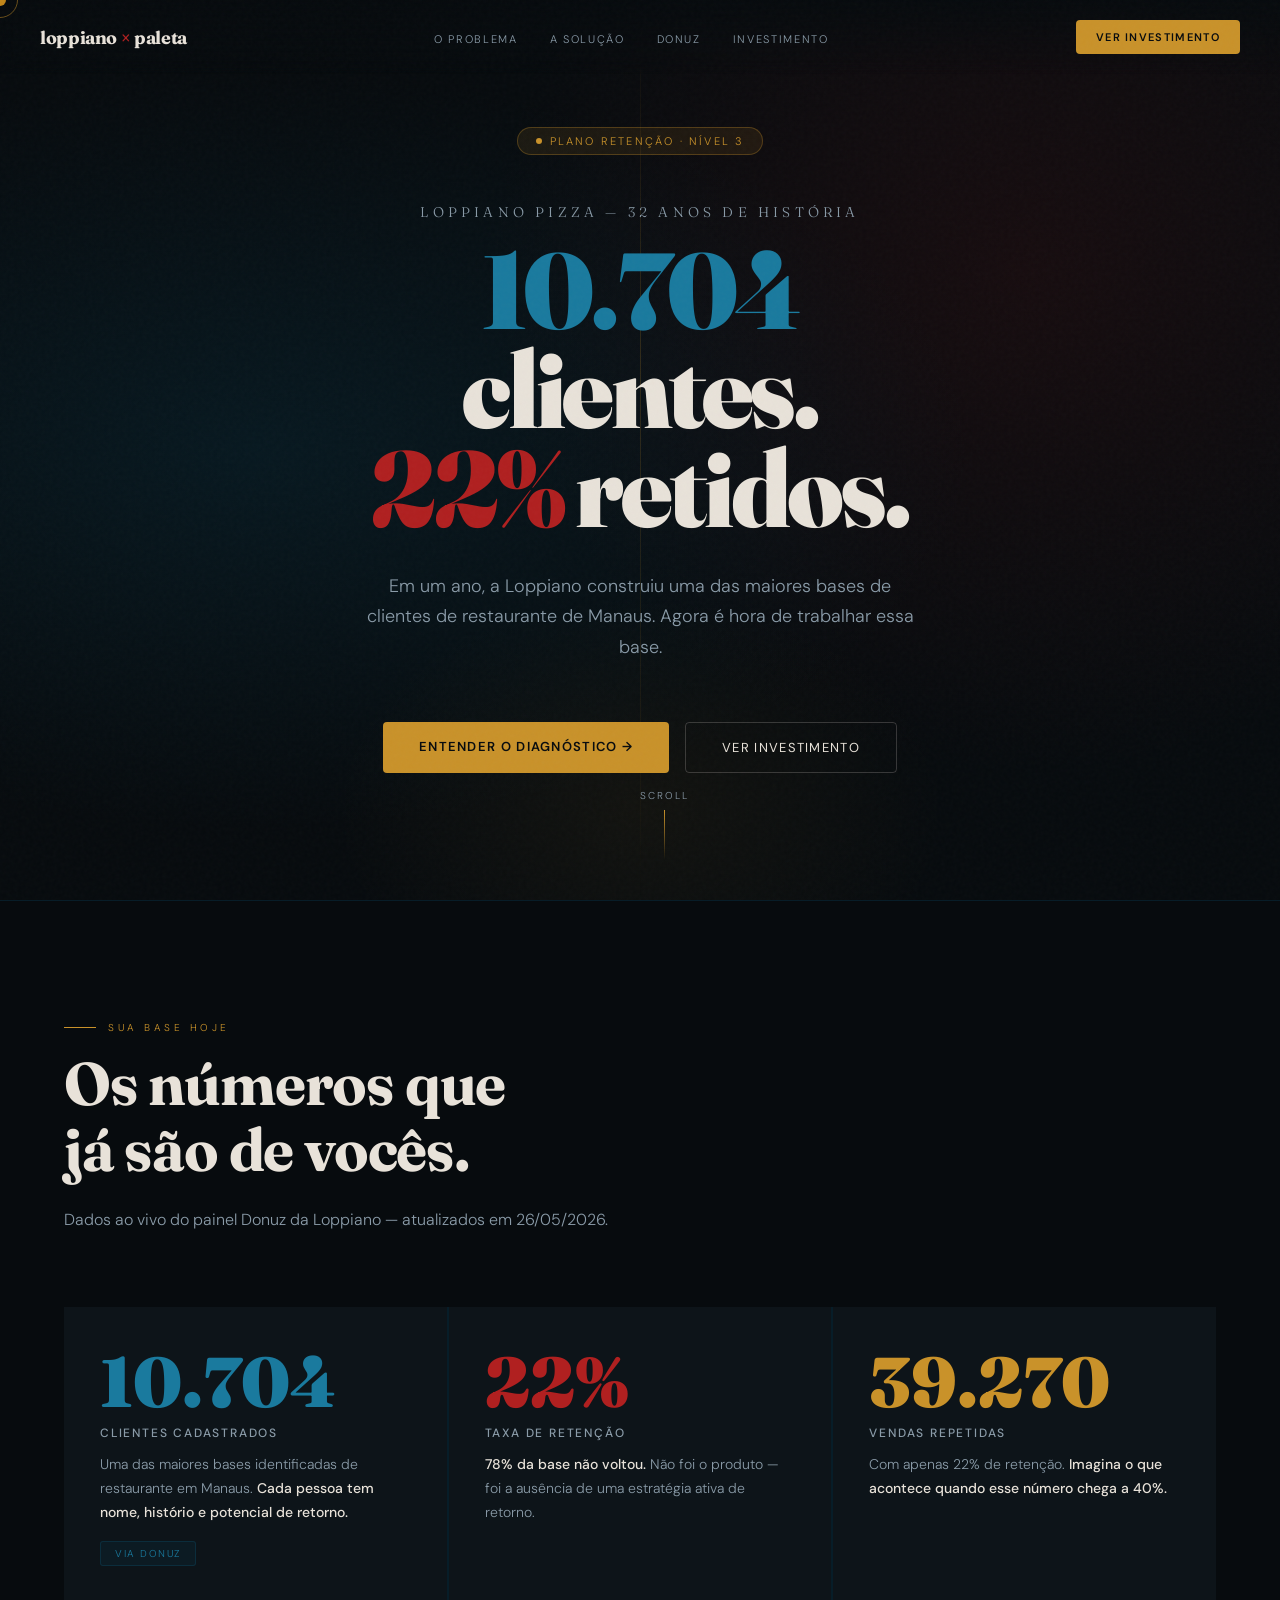
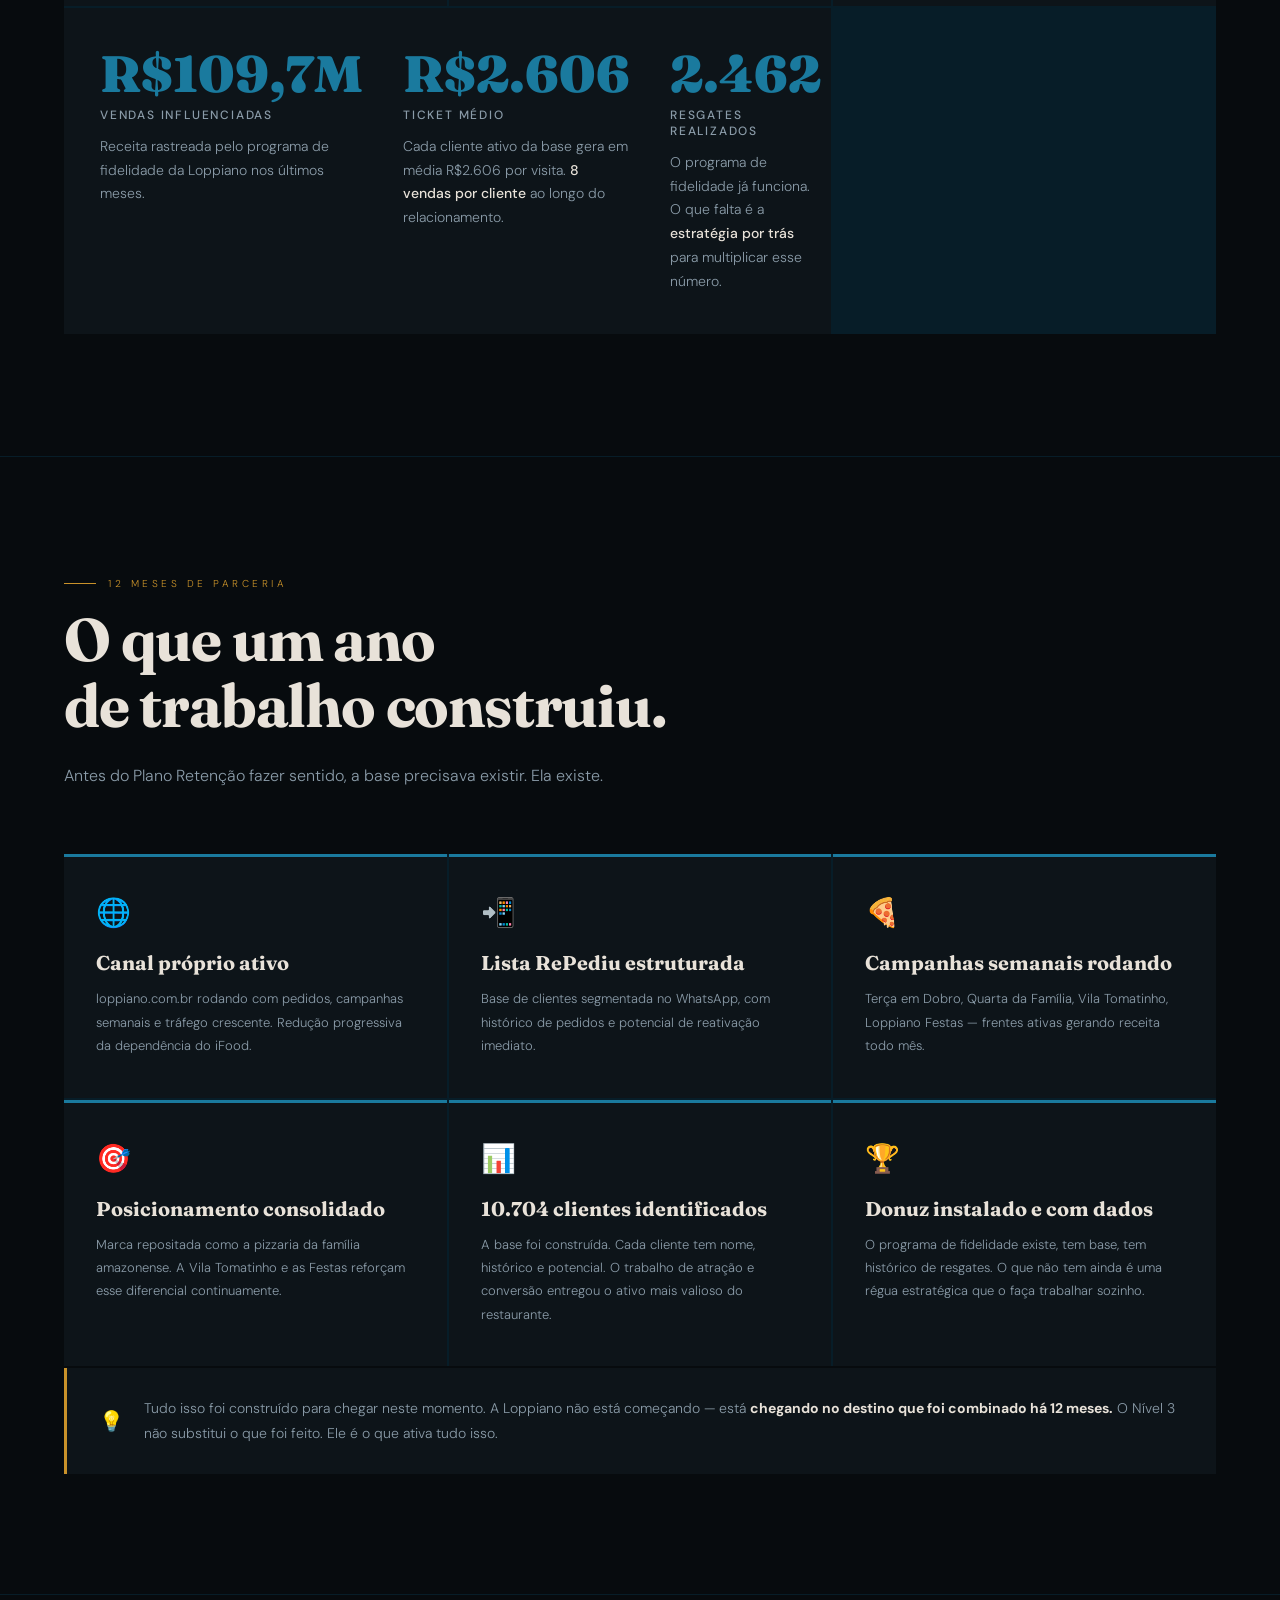
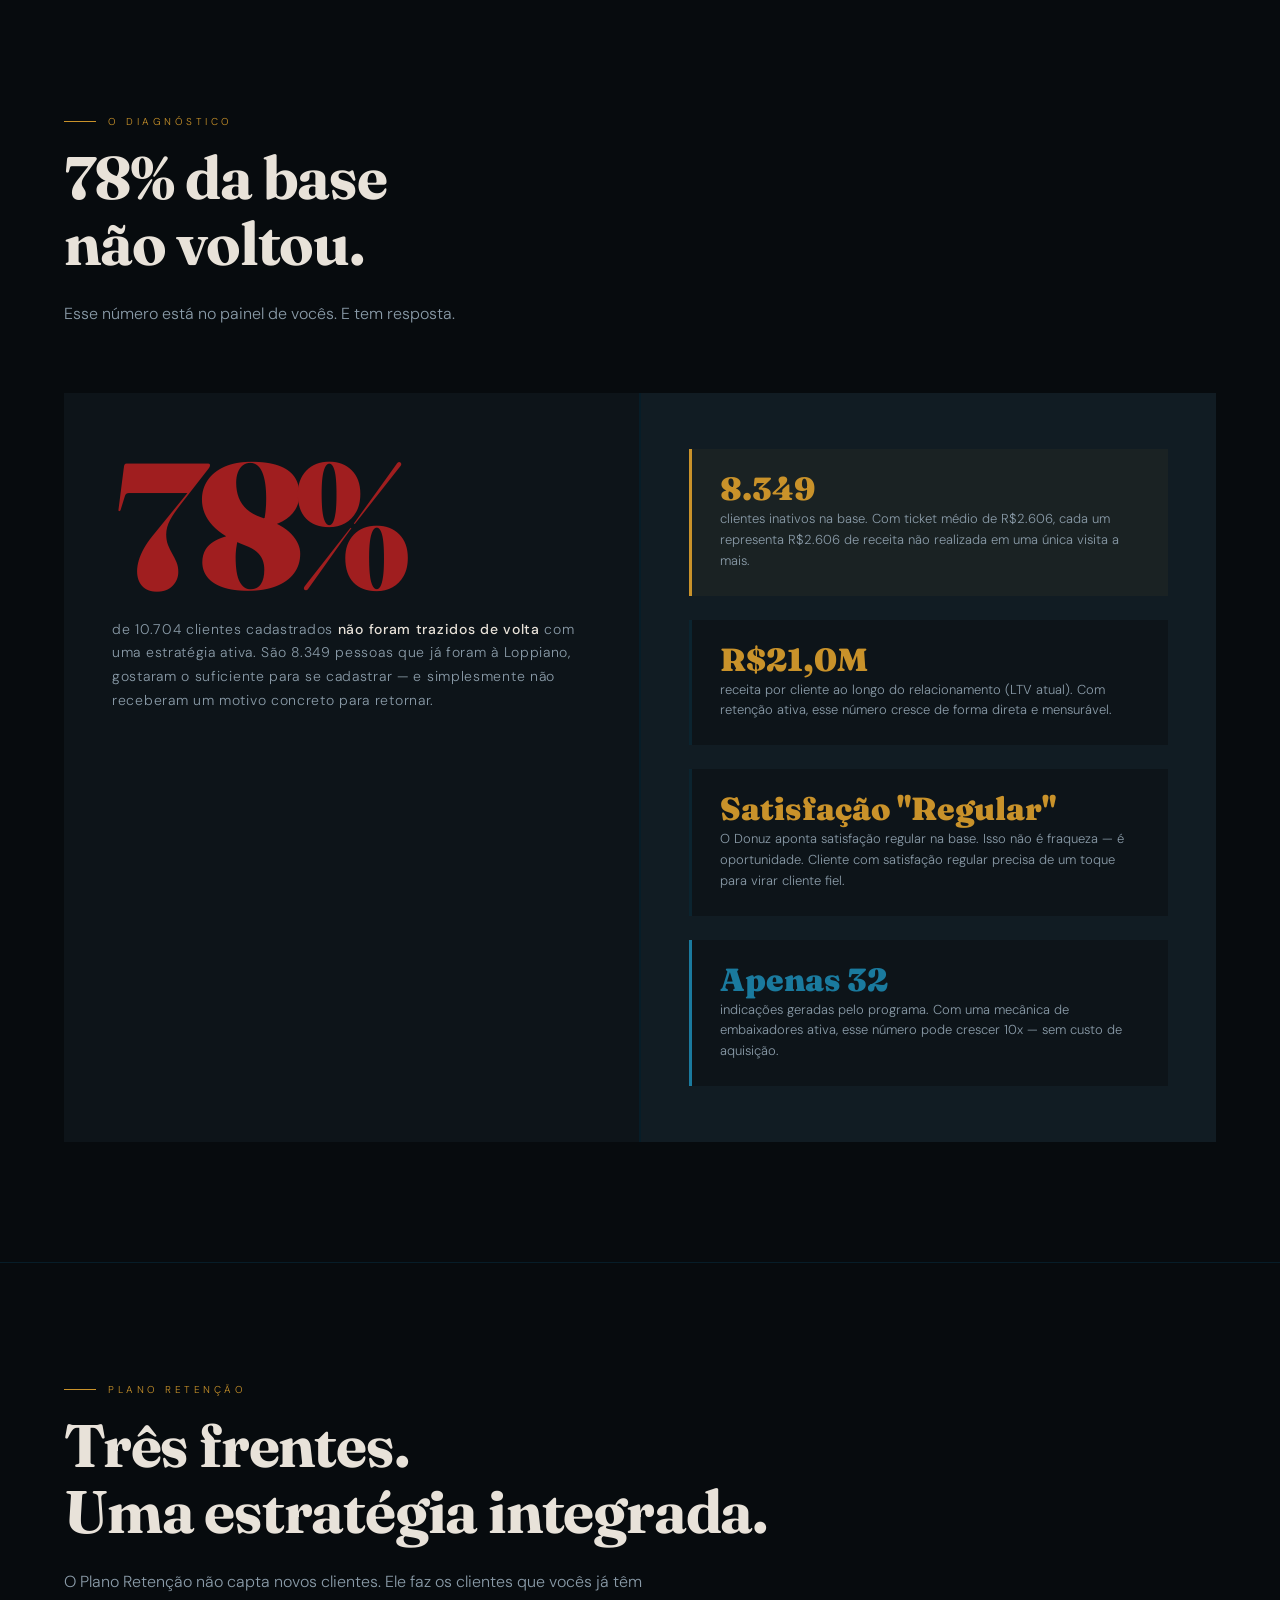
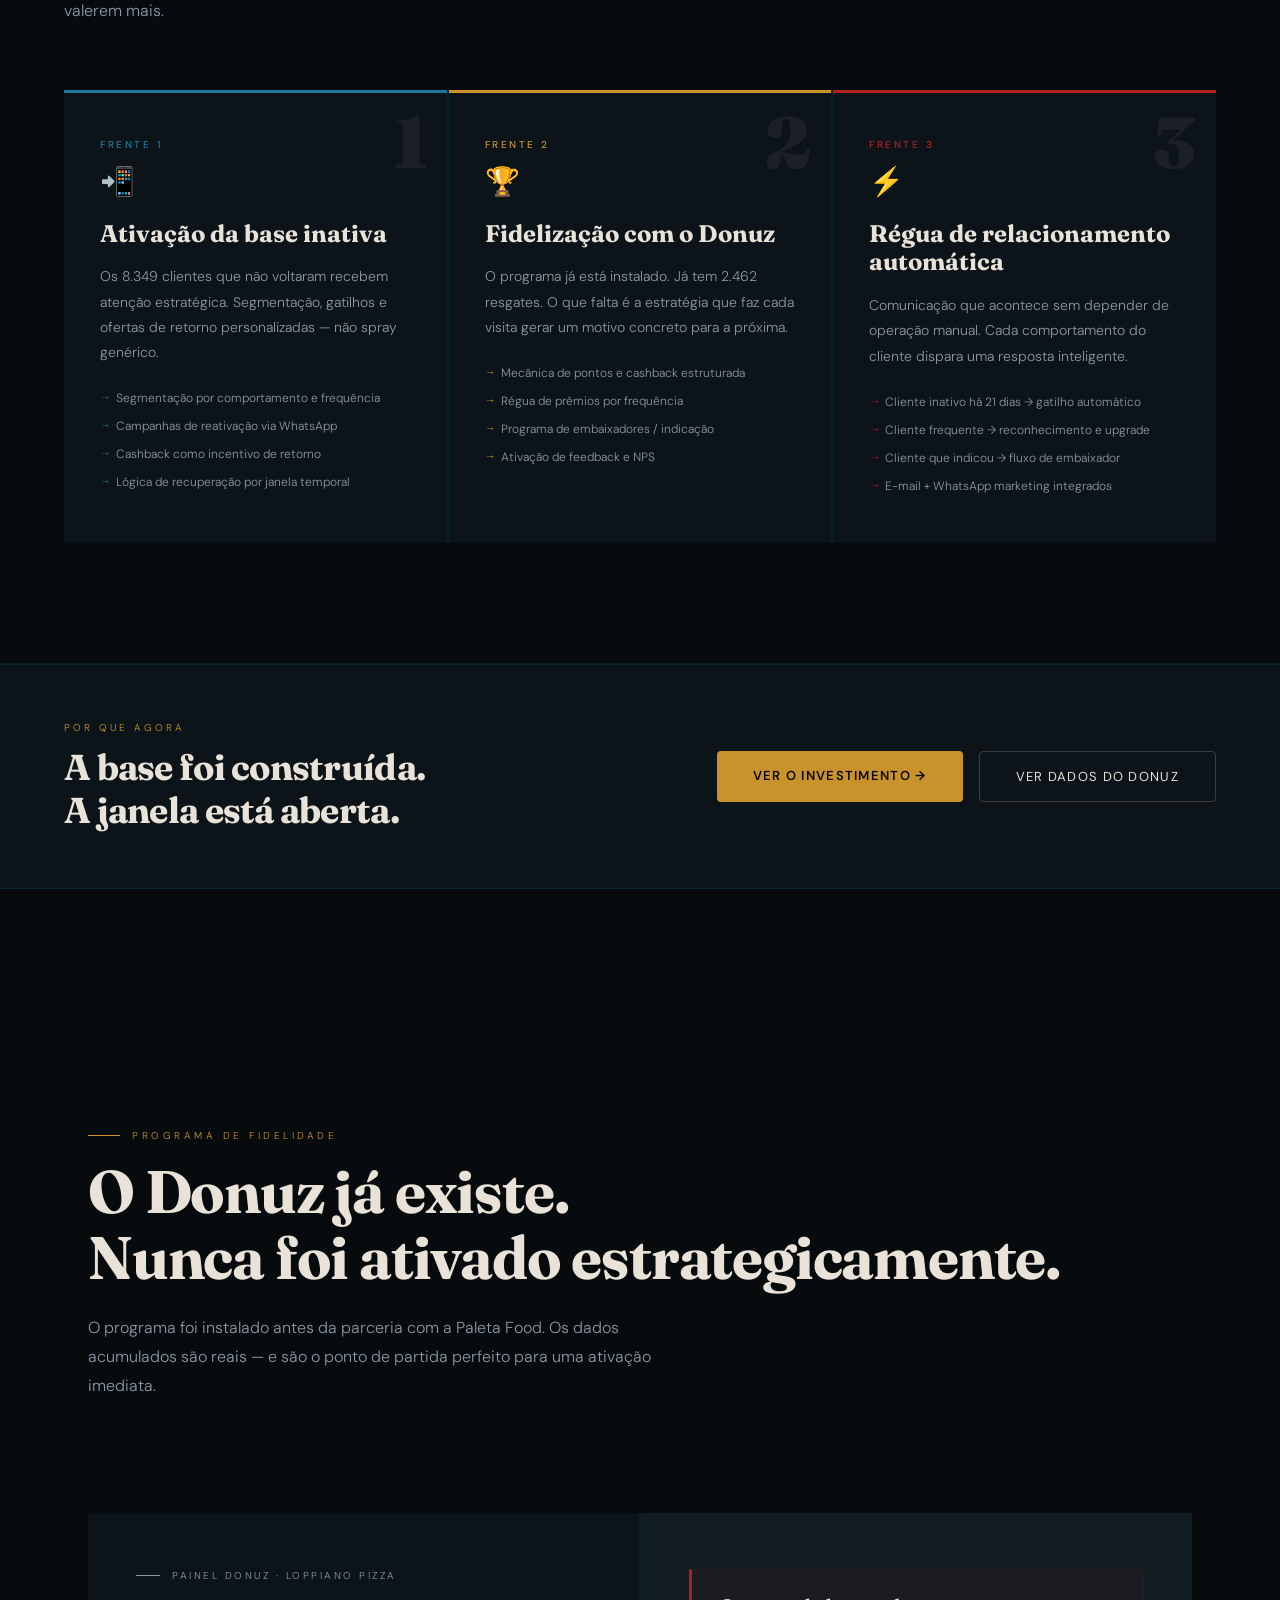
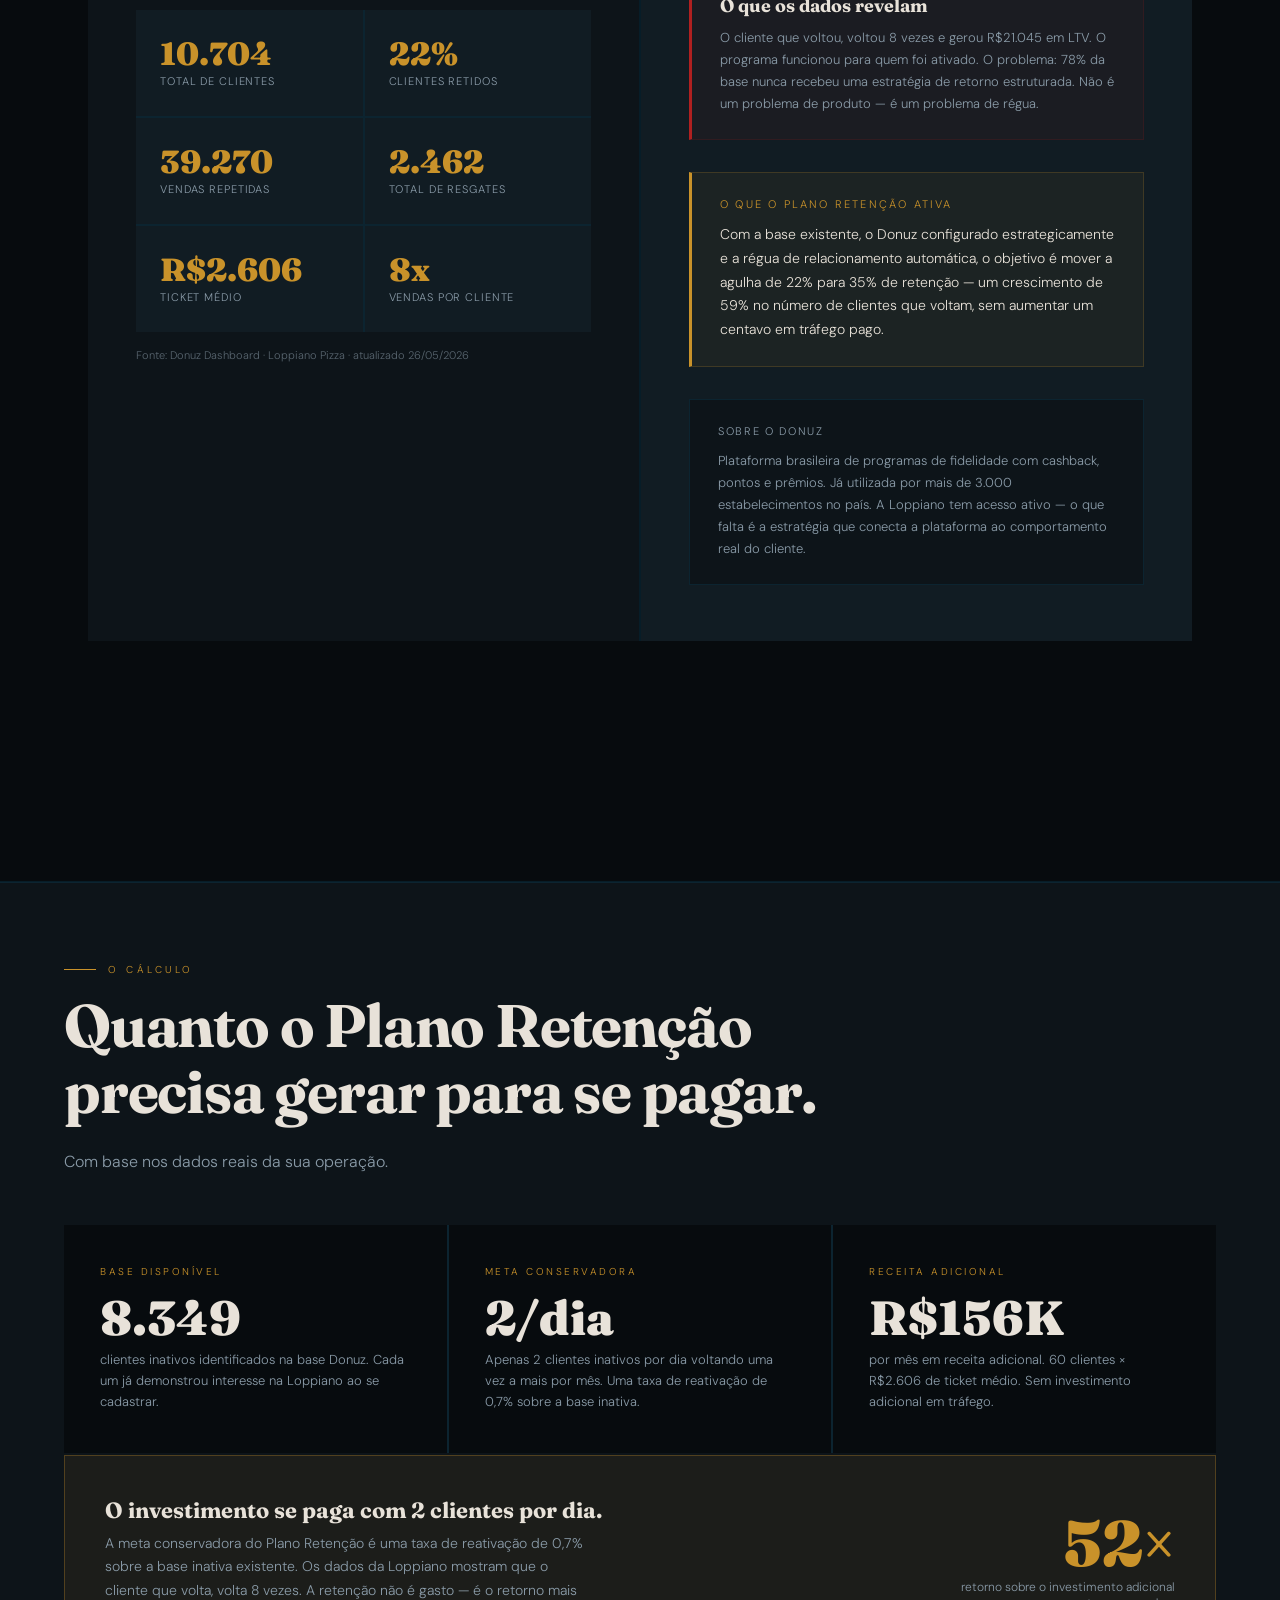
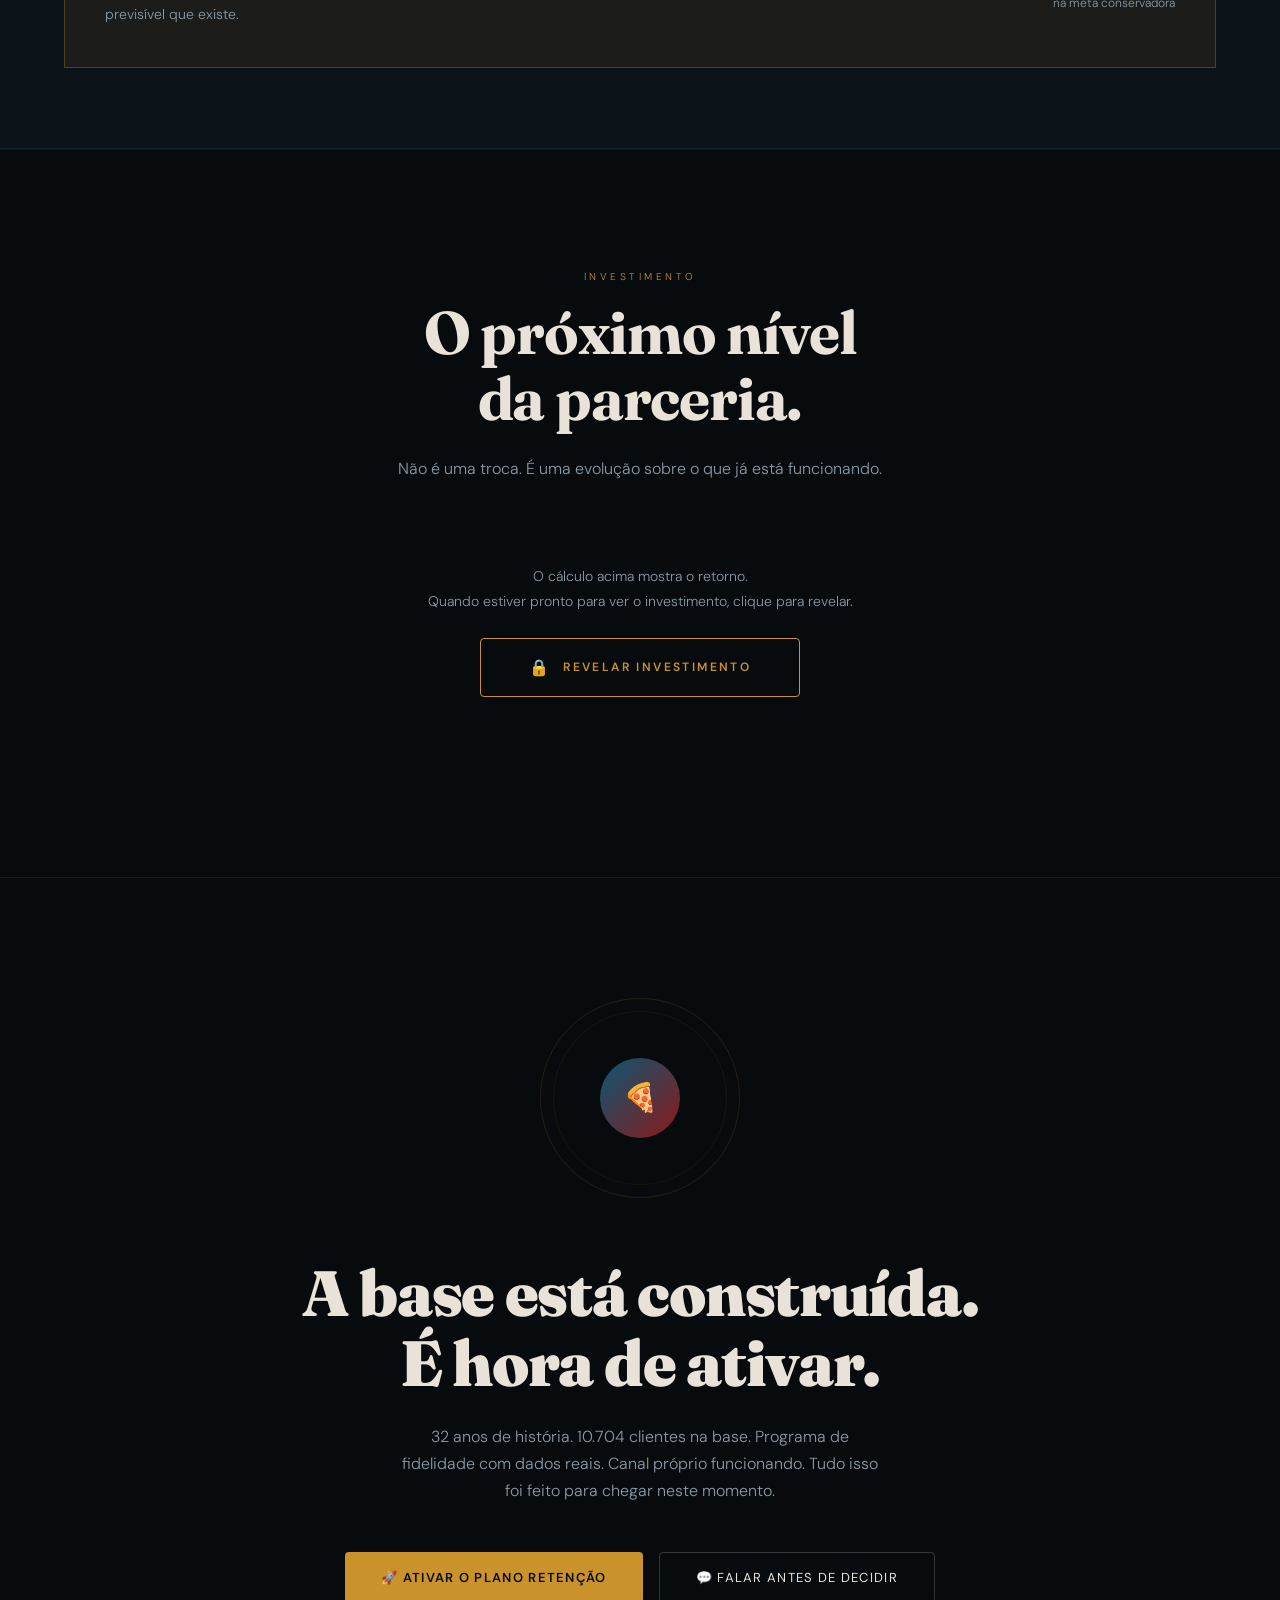
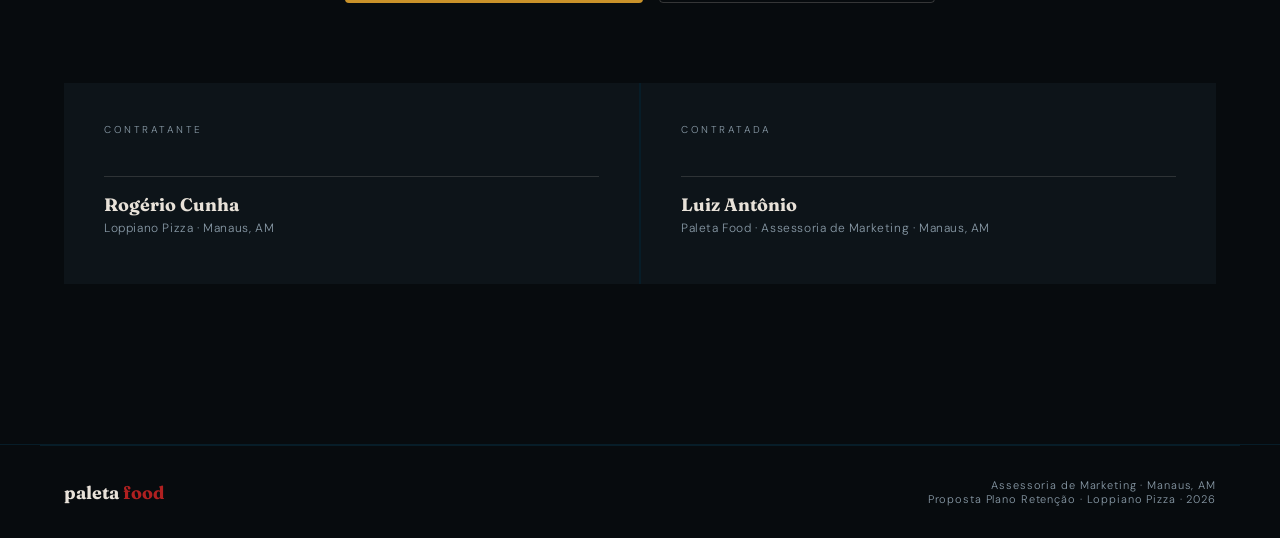
==== index.html @ cebb9896 "Create index.html" ====
<!DOCTYPE html>
<html lang="pt-BR">
<head>
<meta charset="UTF-8">
<meta name="viewport" content="width=device-width, initial-scale=1.0">
<title>Plano Retenção | Loppiano Pizza × Paleta Food</title>
<link rel="preconnect" href="https://fonts.googleapis.com">
<link href="https://fonts.googleapis.com/css2?family=Fraunces:ital,wght@0,300;0,400;0,700;0,900;1,300;1,700&family=DM+Sans:wght@300;400;500;600&display=swap" rel="stylesheet">
<style>
  :root {
    --teal: #0B5673;
    --teal-light: #1a7a9e;
    --red: #8B1A1A;
    --red-light: #b02020;
    --gold: #C9922A;
    --gold-light: #e8b84b;
    --bg: #070b0e;
    --bg2: #0d1419;
    --bg3: #111c23;
    --text: #e8e2d9;
    --text-muted: #8a9ba8;
    --border: rgba(11,86,115,0.25);
  }

  *, *::before, *::after { margin: 0; padding: 0; box-sizing: border-box; }
  html { scroll-behavior: smooth; }
  body { background: var(--bg); color: var(--text); font-family: 'DM Sans', sans-serif; font-weight: 300; overflow-x: hidden; cursor: none; }

  .cursor { width: 12px; height: 12px; background: var(--gold); border-radius: 50%; position: fixed; top: 0; left: 0; pointer-events: none; z-index: 9999; transform: translate(-50%, -50%); mix-blend-mode: difference; }
  .cursor-ring { width: 36px; height: 36px; border: 1px solid rgba(201,146,42,0.5); border-radius: 50%; position: fixed; top: 0; left: 0; pointer-events: none; z-index: 9998; transform: translate(-50%, -50%); transition: left 0.18s ease-out, top 0.18s ease-out; }

  body::before { content: ''; position: fixed; inset: 0; background-image: url("data:image/svg+xml,%3Csvg viewBox='0 0 256 256' xmlns='http://www.w3.org/2000/svg'%3E%3Cfilter id='noise'%3E%3CfeTurbulence type='fractalNoise' baseFrequency='0.9' numOctaves='4' stitchTiles='stitch'/%3E%3C/filter%3E%3Crect width='100%25' height='100%25' filter='url(%23noise)' opacity='1'/%3E%3C/svg%3E"); opacity: 0.025; pointer-events: none; z-index: 1000; }

  nav { position: fixed; top: 0; left: 0; right: 0; z-index: 100; padding: 20px 40px; display: flex; align-items: center; justify-content: space-between; background: linear-gradient(to bottom, rgba(7,11,14,0.95), transparent); backdrop-filter: blur(8px); }
  .nav-logo { font-family: 'Fraunces', serif; font-size: 18px; font-weight: 700; letter-spacing: -0.02em; }
  .nav-logo span { color: var(--red-light); }
  .nav-links { display: flex; gap: 32px; list-style: none; }
  .nav-links a { font-size: 11px; letter-spacing: 0.15em; text-transform: uppercase; color: var(--text-muted); text-decoration: none; cursor: none; transition: color 0.3s; }
  .nav-links a:hover { color: var(--gold); }
  .nav-badge { font-size: 10px; letter-spacing: 0.1em; padding: 6px 16px; border: 1px solid rgba(201,146,42,0.3); color: var(--gold); border-radius: 2px; }

  /* HERO */
  #hero { min-height: 100vh; display: flex; flex-direction: column; align-items: center; justify-content: center; position: relative; overflow: hidden; text-align: center; padding: 60px 24px; }
  .hero-bg { position: absolute; inset: 0; background: radial-gradient(ellipse 80% 60% at 20% 50%, rgba(11,86,115,0.18) 0%, transparent 70%), radial-gradient(ellipse 60% 80% at 80% 30%, rgba(139,26,26,0.12) 0%, transparent 70%), radial-gradient(ellipse 40% 40% at 50% 90%, rgba(201,146,42,0.06) 0%, transparent 60%); }
  .hero-line { position: absolute; top: 0; left: 50%; width: 1px; height: 100%; background: linear-gradient(to bottom, transparent, rgba(201,146,42,0.2) 40%, transparent); animation: lineDown 2s ease forwards; transform-origin: top; }
  @keyframes lineDown { from { transform: scaleY(0); } to { transform: scaleY(1); } }
  .hero-badge { display: inline-flex; align-items: center; gap: 8px; background: rgba(201,146,42,0.1); border: 1px solid rgba(201,146,42,0.3); border-radius: 100px; padding: 6px 18px; font-size: 11px; letter-spacing: 0.2em; text-transform: uppercase; color: var(--gold); margin-bottom: 48px; opacity: 0; animation: fadeUp 0.8s 0.3s ease forwards; }
  .hero-badge::before { content: ''; width: 6px; height: 6px; background: var(--gold); border-radius: 50%; animation: pulse 2s infinite; }
  @keyframes pulse { 0%, 100% { opacity: 1; transform: scale(1); } 50% { opacity: 0.5; transform: scale(0.7); } }
  .hero-eyebrow { font-family: 'Fraunces', serif; font-size: clamp(11px, 1.5vw, 14px); font-weight: 300; letter-spacing: 0.3em; color: var(--text-muted); margin-bottom: 20px; opacity: 0; animation: fadeUp 0.8s 0.5s ease forwards; text-transform: uppercase; }
  .hero-title { font-family: 'Fraunces', serif; font-size: clamp(48px, 9vw, 108px); font-weight: 900; line-height: 0.92; letter-spacing: -0.03em; margin-bottom: 32px; opacity: 0; animation: fadeUp 1s 0.7s ease forwards; }
  .hero-title .accent-teal { color: var(--teal-light); }
  .hero-title .accent-red { color: var(--red-light); }
  .hero-title .accent-gold { color: var(--gold); }
  .hero-sub { font-size: clamp(14px, 2vw, 18px); color: var(--text-muted); font-weight: 300; max-width: 560px; line-height: 1.7; margin-bottom: 60px; opacity: 0; animation: fadeUp 0.8s 1s ease forwards; }
  .hero-cta { display: flex; gap: 16px; flex-wrap: wrap; justify-content: center; opacity: 0; animation: fadeUp 0.8s 1.2s ease forwards; }
  .btn-primary { background: var(--gold); color: #070b0e; border: none; padding: 16px 36px; font-family: 'DM Sans', sans-serif; font-size: 13px; font-weight: 600; letter-spacing: 0.1em; text-transform: uppercase; text-decoration: none; border-radius: 4px; cursor: none; transition: background 0.3s, transform 0.2s; display: inline-block; }
  .btn-primary:hover { background: var(--gold-light); transform: translateY(-2px); }
  .btn-ghost { background: transparent; color: var(--text); border: 1px solid rgba(232,226,217,0.2); padding: 16px 36px; font-family: 'DM Sans', sans-serif; font-size: 13px; font-weight: 400; letter-spacing: 0.1em; text-transform: uppercase; text-decoration: none; border-radius: 4px; cursor: none; transition: border-color 0.3s, color 0.3s, transform 0.2s; display: inline-block; }
  .btn-ghost:hover { border-color: var(--gold); color: var(--gold); transform: translateY(-2px); }
  .hero-scroll { position: absolute; bottom: 40px; left: 50%; transform: translateX(-50%); display: flex; flex-direction: column; align-items: center; gap: 8px; opacity: 0; animation: fadeUp 0.8s 1.8s ease forwards; }
  .hero-scroll span { font-size: 10px; letter-spacing: 0.2em; text-transform: uppercase; color: var(--text-muted); }
  .scroll-line { width: 1px; height: 50px; background: linear-gradient(to bottom, var(--gold), transparent); animation: scrollAnim 1.5s infinite; }
  @keyframes scrollAnim { 0% { transform: scaleY(0); transform-origin: top; } 50% { transform: scaleY(1); transform-origin: top; } 51% { transform: scaleY(1); transform-origin: bottom; } 100% { transform: scaleY(0); transform-origin: bottom; } }
  @keyframes fadeUp { from { opacity: 0; transform: translateY(30px); } to { opacity: 1; transform: translateY(0); } }

  .divider { width: 100%; height: 1px; background: var(--border); margin: 0; }

  .section-label { font-size: 10px; letter-spacing: 0.35em; text-transform: uppercase; color: var(--gold); margin-bottom: 16px; display: flex; align-items: center; gap: 12px; }
  .section-label::before { content: ''; width: 32px; height: 1px; background: var(--gold); }
  .section-title { font-family: 'Fraunces', serif; font-size: clamp(32px, 5vw, 60px); font-weight: 700; line-height: 1.1; letter-spacing: -0.02em; margin-bottom: 24px; }
  .section-desc { font-size: 16px; color: var(--text-muted); max-width: 600px; line-height: 1.8; font-weight: 300; }

  .reveal { opacity: 0; transform: translateY(40px); transition: opacity 0.8s ease, transform 0.8s ease; }
  .reveal.visible { opacity: 1; transform: translateY(0); }
  .reveal-delay-1 { transition-delay: 0.1s; }
  .reveal-delay-2 { transition-delay: 0.2s; }
  .reveal-delay-3 { transition-delay: 0.3s; }
  .reveal-delay-4 { transition-delay: 0.4s; }
  .reveal-delay-5 { transition-delay: 0.5s; }

  /* ── NÚMEROS (Donuz) ── */
  #numeros { max-width: 1200px; margin: 0 auto; padding: 120px 24px; }
  .numeros-header { margin-bottom: 72px; }

  .numeros-mosaic { display: grid; grid-template-columns: 1fr 1fr 1fr; gap: 2px; background: var(--border); margin-bottom: 2px; }
  .num-block { background: var(--bg2); padding: 40px 36px; position: relative; overflow: hidden; transition: background 0.3s; cursor: none; }
  .num-block:hover { background: var(--bg3); }
  .num-block.wide { grid-column: span 2; }
  .num-block::after { content: ''; position: absolute; bottom: 0; left: 0; width: 100%; height: 2px; transform: scaleX(0); transform-origin: left; transition: transform 0.5s ease; }
  .num-block:hover::after { transform: scaleX(1); }
  .nb-teal::after { background: var(--teal-light); }
  .nb-gold::after { background: var(--gold); }
  .nb-red::after { background: var(--red-light); }
  .num-val { font-family: 'Fraunces', serif; font-size: clamp(44px, 5.5vw, 72px); font-weight: 900; line-height: 1; margin-bottom: 8px; }
  .nb-teal .num-val { color: var(--teal-light); }
  .nb-gold .num-val { color: var(--gold); }
  .nb-red .num-val { color: var(--red-light); }
  .num-unit { font-size: 12px; letter-spacing: 0.15em; color: var(--text-muted); text-transform: uppercase; font-weight: 500; margin-bottom: 12px; }
  .num-label { font-size: 14px; color: var(--text-muted); line-height: 1.7; font-weight: 300; }
  .num-label strong { color: var(--text); font-weight: 500; }

  .donuz-badge { display: inline-flex; align-items: center; gap: 8px; background: rgba(11,86,115,0.12); border: 1px solid rgba(11,86,115,0.3); border-radius: 3px; padding: 5px 14px; font-size: 10px; letter-spacing: 0.15em; color: var(--teal-light); text-transform: uppercase; margin-top: 16px; }

  /* ── PROBLEMA ── */
  #problema { max-width: 1200px; margin: 0 auto; padding: 120px 24px; }
  .problema-layout { display: grid; grid-template-columns: 1fr 1fr; gap: 2px; background: var(--border); margin-top: 64px; }
  .prob-left { background: var(--bg2); padding: 56px 48px; position: relative; overflow: hidden; }
  .prob-right { background: var(--bg3); padding: 56px 48px; display: flex; flex-direction: column; gap: 24px; }
  .prob-big { font-family: 'Fraunces', serif; font-size: clamp(96px, 14vw, 180px); font-weight: 900; line-height: 0.85; letter-spacing: -0.04em; color: var(--red-light); opacity: 0.9; }
  .prob-big-label { font-size: 14px; color: var(--text-muted); letter-spacing: 0.05em; margin-top: 16px; line-height: 1.7; font-weight: 300; }
  .prob-big-label strong { color: var(--text); font-weight: 500; }
  .prob-stat { background: var(--bg2); border-left: 3px solid var(--border); padding: 24px 28px; }
  .prob-stat.highlight { border-left-color: var(--gold); background: rgba(201,146,42,0.05); }
  .prob-stat .val { font-family: 'Fraunces', serif; font-size: 32px; font-weight: 900; color: var(--gold); line-height: 1; margin-bottom: 4px; }
  .prob-stat .desc { font-size: 13px; color: var(--text-muted); line-height: 1.6; font-weight: 300; }

  /* ── CONQUISTAS (1 ano) ── */
  #conquistas { max-width: 1200px; margin: 0 auto; padding: 120px 24px; }
  .conquistas-grid { display: grid; grid-template-columns: repeat(3, 1fr); gap: 2px; background: var(--border); margin-top: 64px; }
  .conquista-card { background: var(--bg2); padding: 40px 32px; position: relative; overflow: hidden; cursor: none; transition: background 0.4s; }
  .conquista-card:hover { background: var(--bg3); }
  .conquista-card::before { content: ''; position: absolute; top: 0; left: 0; width: 100%; height: 3px; background: var(--teal-light); }
  .cq-icon { font-size: 28px; margin-bottom: 20px; display: block; }
  .cq-title { font-family: 'Fraunces', serif; font-size: 20px; font-weight: 700; margin-bottom: 12px; line-height: 1.2; }
  .cq-desc { font-size: 13px; color: var(--text-muted); line-height: 1.8; font-weight: 300; }

  /* ── SOLUÇÃO (3 frentes) ── */
  #solucao { max-width: 1200px; margin: 0 auto; padding: 120px 24px; }
  .frentes-grid { display: grid; grid-template-columns: repeat(3, 1fr); gap: 2px; background: var(--border); margin-top: 64px; }
  .frente-card { background: var(--bg2); padding: 48px 36px; position: relative; overflow: hidden; cursor: none; transition: background 0.4s; }
  .frente-card:hover { background: var(--bg3); }
  .frente-card::before { content: ''; position: absolute; top: 0; left: 0; width: 100%; height: 3px; }
  .fr-1::before { background: var(--teal-light); }
  .fr-2::before { background: var(--gold); }
  .fr-3::before { background: var(--red-light); }
  .frente-num { font-family: 'Fraunces', serif; font-size: 72px; font-weight: 900; line-height: 1; opacity: 0.06; position: absolute; top: 16px; right: 20px; }
  .frente-tag { font-size: 10px; letter-spacing: 0.25em; text-transform: uppercase; font-weight: 500; margin-bottom: 12px; }
  .fr-1 .frente-tag { color: var(--teal-light); }
  .fr-2 .frente-tag { color: var(--gold); }
  .fr-3 .frente-tag { color: var(--red-light); }
  .frente-icon { font-size: 28px; margin-bottom: 20px; display: block; }
  .frente-name { font-family: 'Fraunces', serif; font-size: 24px; font-weight: 700; margin-bottom: 16px; line-height: 1.2; }
  .frente-desc { font-size: 14px; color: var(--text-muted); line-height: 1.8; font-weight: 300; margin-bottom: 24px; }
  .frente-items { display: flex; flex-direction: column; gap: 10px; }
  .frente-item { font-size: 12px; color: var(--text-muted); padding-left: 16px; position: relative; line-height: 1.5; }
  .frente-item::before { content: '→'; position: absolute; left: 0; font-family: 'Fraunces', serif; font-size: 11px; }
  .fr-1 .frente-item::before { color: var(--teal-light); }
  .fr-2 .frente-item::before { color: var(--gold); }
  .fr-3 .frente-item::before { color: var(--red-light); }

  /* ── DONUZ ATUAL ── */
  #donuz { max-width: 1200px; margin: 0 auto; padding: 120px 24px; }
  .donuz-layout { display: grid; grid-template-columns: 1fr 1fr; gap: 2px; background: var(--border); margin-top: 64px; }
  .donuz-stats-panel { background: var(--bg2); padding: 56px 48px; }
  .donuz-narrative { background: var(--bg3); padding: 56px 48px; display: flex; flex-direction: column; justify-content: center; gap: 32px; }
  .donuz-stats-grid { display: grid; grid-template-columns: 1fr 1fr; gap: 2px; background: var(--border); }
  .ds-item { background: var(--bg3); padding: 28px 24px; }
  .ds-val { font-family: 'Fraunces', serif; font-size: 32px; font-weight: 900; color: var(--gold); line-height: 1; margin-bottom: 4px; }
  .ds-label { font-size: 11px; color: var(--text-muted); letter-spacing: 0.08em; text-transform: uppercase; }
  .donuz-source { font-size: 11px; color: var(--text-muted); margin-top: 16px; opacity: 0.6; }
  .donuz-insight { background: rgba(139,26,26,0.08); border: 1px solid rgba(139,26,26,0.2); border-left: 3px solid var(--red-light); padding: 24px 28px; }
  .donuz-insight .insight-title { font-family: 'Fraunces', serif; font-size: 18px; font-weight: 700; margin-bottom: 10px; }
  .donuz-insight .insight-desc { font-size: 13px; color: var(--text-muted); line-height: 1.7; font-weight: 300; }
  .donuz-potential { background: rgba(201,146,42,0.06); border: 1px solid rgba(201,146,42,0.2); border-left: 3px solid var(--gold); padding: 24px 28px; }
  .donuz-potential .pot-title { font-size: 11px; letter-spacing: 0.2em; text-transform: uppercase; color: var(--gold); margin-bottom: 12px; }
  .donuz-potential .pot-desc { font-size: 14px; color: var(--text); line-height: 1.7; font-weight: 300; }

  /* ── ROI ── */
  #roi { background: var(--bg2); border-top: 1px solid var(--border); border-bottom: 1px solid var(--border); }
  .roi-inner { max-width: 1200px; margin: 0 auto; padding: 80px 24px; }
  .roi-grid { display: grid; grid-template-columns: 1fr 1fr 1fr; gap: 2px; background: var(--border); margin-top: 48px; }
  .roi-card { background: var(--bg); padding: 40px 36px; cursor: none; transition: background 0.3s; }
  .roi-card:hover { background: var(--bg3); }
  .roi-step { font-size: 10px; letter-spacing: 0.25em; text-transform: uppercase; color: var(--gold); margin-bottom: 16px; }
  .roi-val { font-family: 'Fraunces', serif; font-size: 48px; font-weight: 900; color: var(--text); line-height: 1; margin-bottom: 8px; }
  .roi-label { font-size: 13px; color: var(--text-muted); line-height: 1.6; font-weight: 300; }
  .roi-result { background: rgba(201,146,42,0.08); border: 1px solid rgba(201,146,42,0.3); padding: 40px; margin-top: 2px; display: flex; align-items: center; justify-content: space-between; gap: 40px; }
  .roi-result-text h3 { font-family: 'Fraunces', serif; font-size: 22px; font-weight: 700; margin-bottom: 8px; }
  .roi-result-text p { font-size: 14px; color: var(--text-muted); line-height: 1.7; max-width: 480px; font-weight: 300; }
  .roi-result-val { text-align: right; flex-shrink: 0; }
  .roi-result-val .big { font-family: 'Fraunces', serif; font-size: 64px; font-weight: 900; color: var(--gold); line-height: 1; }
  .roi-result-val .small { font-size: 12px; color: var(--text-muted); margin-top: 4px; }

  /* ── INVESTIMENTO ── */
  #investimento { max-width: 1200px; margin: 0 auto; padding: 120px 24px; }
  .inv-header { text-align: center; margin-bottom: 80px; }
  .inv-header .section-label { justify-content: center; }
  .inv-header .section-label::before { display: none; }

  .reveal-gate { text-align: center; margin-bottom: 60px; }
  .reveal-gate p { font-size: 14px; color: var(--text-muted); margin-bottom: 24px; line-height: 1.8; max-width: 480px; margin-left: auto; margin-right: auto; }
  .btn-reveal { background: transparent; border: 1px solid var(--gold); color: var(--gold); padding: 18px 48px; font-family: 'DM Sans', sans-serif; font-size: 12px; font-weight: 600; letter-spacing: 0.2em; text-transform: uppercase; cursor: none; border-radius: 4px; transition: background 0.3s, color 0.3s; display: inline-flex; align-items: center; gap: 12px; }
  .btn-reveal:hover { background: var(--gold); color: var(--bg); }
  .btn-reveal .lock-icon { font-size: 16px; transition: transform 0.3s; }
  .btn-reveal.unlocked .lock-icon { transform: rotate(-20deg); }
  .pricing-wrapper { max-height: 0; overflow: hidden; transition: max-height 1.2s cubic-bezier(0.16, 1, 0.3, 1), opacity 0.8s ease; opacity: 0; }
  .pricing-wrapper.visible { max-height: 2400px; opacity: 1; }

  .pricing-breakdown { display: grid; grid-template-columns: 1fr 1fr; gap: 2px; background: var(--border); margin-bottom: 2px; }
  .pb-item { background: var(--bg2); padding: 48px 40px; }
  .pb-item.total { background: var(--bg3); position: relative; overflow: hidden; }
  .pb-item.total::before { content: ''; position: absolute; top: 0; left: 0; width: 100%; height: 3px; background: linear-gradient(to right, var(--teal-light), var(--gold)); }
  .pb-label { font-size: 10px; letter-spacing: 0.25em; text-transform: uppercase; color: var(--text-muted); margin-bottom: 8px; }
  .pb-label.gold { color: var(--gold); }
  .pb-desc { font-size: 13px; color: var(--text-muted); margin-bottom: 24px; line-height: 1.6; font-weight: 300; }
  .pb-value { font-family: 'Fraunces', serif; font-size: 52px; font-weight: 900; line-height: 1; color: var(--text); }
  .pb-value .pb-currency { font-size: 20px; font-weight: 300; vertical-align: top; margin-top: 8px; display: inline-block; }
  .pb-value.highlight { color: var(--gold); }
  .pb-per { font-size: 12px; color: var(--text-muted); margin-top: 8px; }
  .pb-features { list-style: none; display: flex; flex-direction: column; gap: 10px; margin-top: 28px; }
  .pb-features li { display: flex; align-items: flex-start; gap: 10px; font-size: 13px; color: var(--text-muted); line-height: 1.5; font-weight: 300; }
  .pb-features li::before { content: '→'; flex-shrink: 0; color: var(--gold); font-family: 'Fraunces', serif; }

  .pricing-plus { background: var(--bg); border-top: 2px solid var(--border); border-bottom: 2px solid var(--border); padding: 20px 40px; display: flex; align-items: center; gap: 16px; margin-bottom: 2px; }
  .pricing-plus .plus-sym { font-family: 'Fraunces', serif; font-size: 48px; font-weight: 900; color: var(--gold); opacity: 0.4; }
  .pricing-plus .plus-text { font-size: 13px; color: var(--text-muted); line-height: 1.6; font-weight: 300; }
  .pricing-plus .plus-text strong { color: var(--text); font-weight: 500; }

  .pricing-note { background: var(--bg2); border-left: 3px solid var(--gold); padding: 28px 32px; margin-top: 24px; display: flex; align-items: flex-start; gap: 20px; }
  .pricing-note-icon { font-size: 20px; flex-shrink: 0; margin-top: 2px; }
  .pricing-note-text { font-size: 13px; color: var(--text-muted); line-height: 1.8; font-weight: 300; }
  .pricing-note-text strong { color: var(--text); font-weight: 500; }

  /* ── ASSINATURA ── */
  #assinatura { max-width: 1200px; margin: 0 auto; padding: 120px 24px 160px; }
  .assinatura-inner { text-align: center; position: relative; }
  .assinatura-ring { width: 200px; height: 200px; border-radius: 50%; border: 1px solid rgba(201,146,42,0.15); display: flex; align-items: center; justify-content: center; margin: 0 auto 60px; position: relative; }
  .assinatura-ring::before { content: ''; position: absolute; inset: 12px; border-radius: 50%; border: 1px solid rgba(201,146,42,0.08); }
  .assinatura-ring-inner { width: 80px; height: 80px; border-radius: 50%; background: linear-gradient(135deg, var(--teal), var(--red)); display: flex; align-items: center; justify-content: center; font-size: 28px; }
  .assinatura-title { font-family: 'Fraunces', serif; font-size: clamp(36px, 5vw, 64px); font-weight: 900; line-height: 1.1; margin-bottom: 24px; letter-spacing: -0.02em; }
  .assinatura-sub { font-size: 16px; color: var(--text-muted); max-width: 480px; margin: 0 auto 48px; line-height: 1.7; font-weight: 300; }
  .assinatura-parties { display: grid; grid-template-columns: 1fr 1fr; gap: 2px; background: var(--border); margin-top: 80px; text-align: left; }
  .party-block { background: var(--bg2); padding: 40px 40px 48px; }
  .party-label { font-size: 10px; letter-spacing: 0.25em; text-transform: uppercase; color: var(--text-muted); margin-bottom: 40px; }
  .party-line { width: 100%; height: 1px; background: rgba(232,226,217,0.15); margin-bottom: 16px; }
  .party-name { font-family: 'Fraunces', serif; font-size: 18px; font-weight: 700; margin-bottom: 4px; }
  .party-role { font-size: 12px; color: var(--text-muted); letter-spacing: 0.05em; }

  footer { border-top: 1px solid var(--border); padding: 32px 24px; max-width: 1200px; margin: 0 auto; display: flex; align-items: center; justify-content: space-between; }
  .footer-brand { font-family: 'Fraunces', serif; font-size: 18px; font-weight: 700; }
  .footer-brand span { color: var(--red-light); }
  .footer-info { font-size: 11px; color: var(--text-muted); letter-spacing: 0.08em; text-align: right; }

  .mid-cta { background: var(--bg2); border-top: 1px solid var(--border); border-bottom: 1px solid var(--border); }
  .mid-cta-inner { max-width: 1200px; margin: 0 auto; padding: 56px 24px; display: flex; align-items: center; justify-content: space-between; gap: 40px; }
  .mid-cta-eyebrow { font-size: 10px; letter-spacing: 0.3em; text-transform: uppercase; color: var(--gold); display: block; margin-bottom: 12px; }
  .mid-cta-title { font-family: 'Fraunces', serif; font-size: clamp(22px, 3vw, 36px); font-weight: 700; line-height: 1.2; letter-spacing: -0.02em; }
  .mid-cta-actions { display: flex; gap: 16px; flex-shrink: 0; flex-wrap: wrap; }

  .sticky-bar { display: none; position: fixed; bottom: 0; left: 0; right: 0; z-index: 200; background: rgba(7,11,14,0.97); border-top: 1px solid rgba(201,146,42,0.3); padding: 12px 16px; backdrop-filter: blur(12px); gap: 10px; transform: translateY(100%); transition: transform 0.4s cubic-bezier(0.16,1,0.3,1); }
  .sticky-bar.visible { transform: translateY(0); }
  .sticky-bar-primary { flex: 1; background: var(--gold); color: var(--bg); border: none; padding: 14px 16px; font-family: 'DM Sans', sans-serif; font-size: 12px; font-weight: 700; letter-spacing: 0.1em; text-transform: uppercase; text-decoration: none; border-radius: 4px; text-align: center; cursor: pointer; }
  .sticky-bar-secondary { background: transparent; color: var(--text-muted); border: 1px solid rgba(232,226,217,0.15); padding: 14px 16px; font-family: 'DM Sans', sans-serif; font-size: 12px; text-decoration: none; border-radius: 4px; text-align: center; white-space: nowrap; cursor: pointer; }

  .nav-cta { background: var(--gold); color: var(--bg); font-family: 'DM Sans', sans-serif; font-size: 11px; font-weight: 600; letter-spacing: 0.12em; text-transform: uppercase; text-decoration: none; padding: 10px 20px; border-radius: 4px; cursor: none; transition: background 0.3s, transform 0.2s; white-space: nowrap; }
  .nav-cta:hover { background: var(--gold-light); transform: translateY(-1px); }

  @media (max-width: 900px) {
    .sticky-bar { display: flex; }
    nav { padding: 16px 20px; }
    .nav-links { display: none; }
    .numeros-mosaic, .conquistas-grid, .frentes-grid, .roi-grid { grid-template-columns: 1fr; }
    .num-block.wide { grid-column: span 1; }
    .problema-layout, .donuz-layout, .pricing-breakdown, .assinatura-parties { grid-template-columns: 1fr; }
    .mid-cta-inner { flex-direction: column; align-items: flex-start; gap: 32px; }
    footer { padding-bottom: 80px; flex-direction: column; gap: 12px; text-align: center; }
    .footer-info { text-align: center; }
    .roi-result { flex-direction: column; gap: 24px; }
    .roi-result-val { text-align: left; }
  }
  @media (max-width: 600px) {
    .cursor, .cursor-ring { display: none; }
    body { cursor: auto; }
    a, button { cursor: pointer; }
    #numeros, #problema, #conquistas, #solucao, #donuz, #roi .roi-inner, #investimento, #assinatura { padding: 64px 16px; }
    .hero-cta { flex-direction: column; align-items: center; }
    .btn-primary, .btn-ghost { width: 100%; text-align: center; justify-content: center; }
    .nav-cta { display: none; }
    .prob-big { font-size: clamp(80px, 22vw, 180px); }
  }
</style>
</head>
<body>

<div class="cursor" id="cursor"></div>
<div class="cursor-ring" id="cursorRing"></div>

<!-- STICKY BAR MOBILE -->
<div class="sticky-bar" id="stickyBar">
  <a href="#investimento" class="sticky-bar-primary">Ver investimento</a>
  <a href="#solucao" class="sticky-bar-secondary">Como funciona</a>
</div>

<!-- NAV -->
<nav>
  <div class="nav-logo">loppiano <span>×</span> paleta</div>
  <ul class="nav-links">
    <li><a href="#problema">O problema</a></li>
    <li><a href="#solucao">A solução</a></li>
    <li><a href="#donuz">Donuz</a></li>
    <li><a href="#investimento">Investimento</a></li>
  </ul>
  <a href="#investimento" class="nav-cta">Ver investimento</a>
</nav>

<!-- HERO -->
<div id="hero">
  <div class="hero-bg"></div>
  <div class="hero-line"></div>
  <div class="hero-badge">Plano Retenção · Nível 3</div>
  <div class="hero-eyebrow">Loppiano Pizza — 32 anos de história</div>
  <h1 class="hero-title">
    <span class="accent-teal">10.704</span><br>
    clientes.<br>
    <span class="accent-red">22%</span> retidos.
  </h1>
  <p class="hero-sub">Em um ano, a Loppiano construiu uma das maiores bases de clientes de restaurante de Manaus. Agora é hora de trabalhar essa base.</p>
  <div class="hero-cta">
    <a href="#problema" class="btn-primary">Entender o diagnóstico →</a>
    <a href="#investimento" class="btn-ghost">Ver investimento</a>
  </div>
  <div class="hero-scroll">
    <span>Scroll</span>
    <div class="scroll-line"></div>
  </div>
</div>

<div class="divider"></div>

<!-- NÚMEROS DA BASE (Donuz) -->
<div id="numeros">
  <div class="numeros-header">
    <div class="section-label reveal">Sua base hoje</div>
    <h2 class="section-title reveal reveal-delay-1">Os números que<br>já são de vocês.</h2>
    <p class="section-desc reveal reveal-delay-2">Dados ao vivo do painel Donuz da Loppiano — atualizados em 26/05/2026.</p>
  </div>
  <div class="numeros-mosaic reveal reveal-delay-1">
    <div class="num-block nb-teal">
      <div class="num-val">10.704</div>
      <div class="num-unit">clientes cadastrados</div>
      <div class="num-label">Uma das maiores bases identificadas de restaurante em Manaus. <strong>Cada pessoa tem nome, histório e potencial de retorno.</strong></div>
      <div class="donuz-badge">via Donuz</div>
    </div>
    <div class="num-block nb-red">
      <div class="num-val">22%</div>
      <div class="num-unit">taxa de retenção</div>
      <div class="num-label"><strong>78% da base não voltou.</strong> Não foi o produto — foi a ausência de uma estratégia ativa de retorno.</div>
    </div>
    <div class="num-block nb-gold">
      <div class="num-val">39.270</div>
      <div class="num-unit">vendas repetidas</div>
      <div class="num-label">Com apenas 22% de retenção. <strong>Imagina o que acontece quando esse número chega a 40%.</strong></div>
    </div>
    <div class="num-block nb-teal wide">
      <div style="display:grid; grid-template-columns:1fr 1fr 1fr; gap:40px;">
        <div>
          <div class="num-val" style="font-size:clamp(32px,4vw,56px);">R$109,7M</div>
          <div class="num-unit">vendas influenciadas</div>
          <div class="num-label">Receita rastreada pelo programa de fidelidade da Loppiano nos últimos meses.</div>
        </div>
        <div>
          <div class="num-val" style="font-size:clamp(32px,4vw,56px);">R$2.606</div>
          <div class="num-unit">ticket médio</div>
          <div class="num-label">Cada cliente ativo da base gera em média R$2.606 por visita. <strong>8 vendas por cliente</strong> ao longo do relacionamento.</div>
        </div>
        <div>
          <div class="num-val" style="font-size:clamp(32px,4vw,56px);">2.462</div>
          <div class="num-unit">resgates realizados</div>
          <div class="num-label">O programa de fidelidade já funciona. O que falta é a <strong>estratégia por trás</strong> para multiplicar esse número.</div>
        </div>
      </div>
    </div>
  </div>
</div>

<div class="divider"></div>

<!-- CONQUISTAS (1 ano de parceria) -->
<div id="conquistas">
  <div>
    <div class="section-label reveal">12 meses de parceria</div>
    <h2 class="section-title reveal reveal-delay-1">O que um ano<br>de trabalho construiu.</h2>
    <p class="section-desc reveal reveal-delay-2">Antes do Plano Retenção fazer sentido, a base precisava existir. Ela existe.</p>
  </div>
  <div class="conquistas-grid">
    <div class="conquista-card reveal reveal-delay-1">
      <span class="cq-icon">🌐</span>
      <div class="cq-title">Canal próprio ativo</div>
      <div class="cq-desc">loppiano.com.br rodando com pedidos, campanhas semanais e tráfego crescente. Redução progressiva da dependência do iFood.</div>
    </div>
    <div class="conquista-card reveal reveal-delay-2">
      <span class="cq-icon">📲</span>
      <div class="cq-title">Lista RePediu estruturada</div>
      <div class="cq-desc">Base de clientes segmentada no WhatsApp, com histórico de pedidos e potencial de reativação imediato.</div>
    </div>
    <div class="conquista-card reveal reveal-delay-3">
      <span class="cq-icon">🍕</span>
      <div class="cq-title">Campanhas semanais rodando</div>
      <div class="cq-desc">Terça em Dobro, Quarta da Família, Vila Tomatinho, Loppiano Festas — frentes ativas gerando receita todo mês.</div>
    </div>
    <div class="conquista-card reveal reveal-delay-1">
      <span class="cq-icon">🎯</span>
      <div class="cq-title">Posicionamento consolidado</div>
      <div class="cq-desc">Marca repositada como a pizzaria da família amazonense. A Vila Tomatinho e as Festas reforçam esse diferencial continuamente.</div>
    </div>
    <div class="conquista-card reveal reveal-delay-2">
      <span class="cq-icon">📊</span>
      <div class="cq-title">10.704 clientes identificados</div>
      <div class="cq-desc">A base foi construída. Cada cliente tem nome, histórico e potencial. O trabalho de atração e conversão entregou o ativo mais valioso do restaurante.</div>
    </div>
    <div class="conquista-card reveal reveal-delay-3">
      <span class="cq-icon">🏆</span>
      <div class="cq-title">Donuz instalado e com dados</div>
      <div class="cq-desc">O programa de fidelidade existe, tem base, tem histórico de resgates. O que não tem ainda é uma régua estratégica que o faça trabalhar sozinho.</div>
    </div>
  </div>
  <div class="reveal reveal-delay-2" style="background: var(--bg2); border-left: 3px solid var(--gold); padding: 28px 32px; display: flex; align-items: center; gap: 20px; margin-top: 2px;">
    <span style="font-size: 20px; flex-shrink:0;">💡</span>
    <p style="font-size: 14px; color: var(--text-muted); line-height: 1.8; font-weight: 300;">Tudo isso foi construído para chegar neste momento. A Loppiano não está começando — está <strong style="color:var(--text)">chegando no destino que foi combinado há 12 meses.</strong> O Nível 3 não substitui o que foi feito. Ele é o que ativa tudo isso.</p>
  </div>
</div>

<div class="divider"></div>

<!-- O PROBLEMA -->
<div id="problema">
  <div>
    <div class="section-label reveal">O diagnóstico</div>
    <h2 class="section-title reveal reveal-delay-1">78% da base<br>não voltou.</h2>
    <p class="section-desc reveal reveal-delay-2">Esse número está no painel de vocês. E tem resposta.</p>
  </div>
  <div class="problema-layout reveal reveal-delay-2">
    <div class="prob-left">
      <div class="prob-big">78%</div>
      <div class="prob-big-label">de 10.704 clientes cadastrados <strong>não foram trazidos de volta</strong> com uma estratégia ativa. São 8.349 pessoas que já foram à Loppiano, gostaram o suficiente para se cadastrar — e simplesmente não receberam um motivo concreto para retornar.</div>
    </div>
    <div class="prob-right">
      <div class="prob-stat highlight">
        <div class="val">8.349</div>
        <div class="desc">clientes inativos na base. Com ticket médio de R$2.606, cada um representa R$2.606 de receita não realizada em uma única visita a mais.</div>
      </div>
      <div class="prob-stat">
        <div class="val">R$21,0M</div>
        <div class="desc">receita por cliente ao longo do relacionamento (LTV atual). Com retenção ativa, esse número cresce de forma direta e mensurável.</div>
      </div>
      <div class="prob-stat">
        <div class="val">Satisfação "Regular"</div>
        <div class="desc">O Donuz aponta satisfação regular na base. Isso não é fraqueza — é oportunidade. Cliente com satisfação regular precisa de um toque para virar cliente fiel.</div>
      </div>
      <div class="prob-stat" style="border-left-color: var(--teal-light);">
        <div class="val" style="color:var(--teal-light);">Apenas 32</div>
        <div class="desc">indicações geradas pelo programa. Com uma mecânica de embaixadores ativa, esse número pode crescer 10x — sem custo de aquisição.</div>
      </div>
    </div>
  </div>
</div>

<div class="divider"></div>

<!-- SOLUÇÃO: 3 FRENTES -->
<div id="solucao">
  <div>
    <div class="section-label reveal">Plano Retenção</div>
    <h2 class="section-title reveal reveal-delay-1">Três frentes.<br>Uma estratégia integrada.</h2>
    <p class="section-desc reveal reveal-delay-2">O Plano Retenção não capta novos clientes. Ele faz os clientes que vocês já têm valerem mais.</p>
  </div>
  <div class="frentes-grid">
    <div class="frente-card fr-1 reveal reveal-delay-1">
      <div class="frente-num">1</div>
      <div class="frente-tag">Frente 1</div>
      <span class="frente-icon">📲</span>
      <div class="frente-name">Ativação da base inativa</div>
      <div class="frente-desc">Os 8.349 clientes que não voltaram recebem atenção estratégica. Segmentação, gatilhos e ofertas de retorno personalizadas — não spray genérico.</div>
      <div class="frente-items">
        <div class="frente-item">Segmentação por comportamento e frequência</div>
        <div class="frente-item">Campanhas de reativação via WhatsApp</div>
        <div class="frente-item">Cashback como incentivo de retorno</div>
        <div class="frente-item">Lógica de recuperação por janela temporal</div>
      </div>
    </div>
    <div class="frente-card fr-2 reveal reveal-delay-2">
      <div class="frente-num">2</div>
      <div class="frente-tag">Frente 2</div>
      <span class="frente-icon">🏆</span>
      <div class="frente-name">Fidelização com o Donuz</div>
      <div class="frente-desc">O programa já está instalado. Já tem 2.462 resgates. O que falta é a estratégia que faz cada visita gerar um motivo concreto para a próxima.</div>
      <div class="frente-items">
        <div class="frente-item">Mecânica de pontos e cashback estruturada</div>
        <div class="frente-item">Régua de prêmios por frequência</div>
        <div class="frente-item">Programa de embaixadores / indicação</div>
        <div class="frente-item">Ativação de feedback e NPS</div>
      </div>
    </div>
    <div class="frente-card fr-3 reveal reveal-delay-3">
      <div class="frente-num">3</div>
      <div class="frente-tag">Frente 3</div>
      <span class="frente-icon">⚡</span>
      <div class="frente-name">Régua de relacionamento automática</div>
      <div class="frente-desc">Comunicação que acontece sem depender de operação manual. Cada comportamento do cliente dispara uma resposta inteligente.</div>
      <div class="frente-items">
        <div class="frente-item">Cliente inativo há 21 dias → gatilho automático</div>
        <div class="frente-item">Cliente frequente → reconhecimento e upgrade</div>
        <div class="frente-item">Cliente que indicou → fluxo de embaixador</div>
        <div class="frente-item">E-mail + WhatsApp marketing integrados</div>
      </div>
    </div>
  </div>
</div>

<div class="divider"></div>

<!-- MID CTA -->
<div class="mid-cta">
  <div class="mid-cta-inner">
    <div>
      <span class="mid-cta-eyebrow">Por que agora</span>
      <div class="mid-cta-title">A base foi construída.<br>A janela está aberta.</div>
    </div>
    <div class="mid-cta-actions">
      <a href="#investimento" class="btn-primary">Ver o investimento →</a>
      <a href="#donuz" class="btn-ghost">Ver dados do Donuz</a>
    </div>
  </div>
</div>

<!-- DONUZ: O QUE JÁ EXISTE -->
<div id="donuz">
  <div style="max-width:1200px; margin:0 auto; padding:120px 24px 0;">
    <div class="section-label reveal">Programa de fidelidade</div>
    <h2 class="section-title reveal reveal-delay-1">O Donuz já existe.<br>Nunca foi ativado estrategicamente.</h2>
    <p class="section-desc reveal reveal-delay-2">O programa foi instalado antes da parceria com a Paleta Food. Os dados acumulados são reais — e são o ponto de partida perfeito para uma ativação imediata.</p>
  </div>
  <div style="max-width:1200px; margin:0 auto; padding:48px 24px 120px;">
    <div class="donuz-layout reveal reveal-delay-2">
      <div class="donuz-stats-panel">
        <div style="font-size:10px; letter-spacing:0.25em; text-transform:uppercase; color:var(--text-muted); margin-bottom:28px; display:flex; align-items:center; gap:12px;"><span style="width:24px; height:1px; background:var(--text-muted); display:inline-block;"></span>Painel Donuz · Loppiano Pizza</div>
        <div class="donuz-stats-grid">
          <div class="ds-item">
            <div class="ds-val">10.704</div>
            <div class="ds-label">Total de clientes</div>
          </div>
          <div class="ds-item">
            <div class="ds-val">22%</div>
            <div class="ds-label">Clientes retidos</div>
          </div>
          <div class="ds-item">
            <div class="ds-val">39.270</div>
            <div class="ds-label">Vendas repetidas</div>
          </div>
          <div class="ds-item">
            <div class="ds-val">2.462</div>
            <div class="ds-label">Total de resgates</div>
          </div>
          <div class="ds-item">
            <div class="ds-val">R$2.606</div>
            <div class="ds-label">Ticket médio</div>
          </div>
          <div class="ds-item">
            <div class="ds-val">8x</div>
            <div class="ds-label">Vendas por cliente</div>
          </div>
        </div>
        <div class="donuz-source">Fonte: Donuz Dashboard · Loppiano Pizza · atualizado 26/05/2026</div>
      </div>
      <div class="donuz-narrative">
        <div class="donuz-insight">
          <div class="insight-title">O que os dados revelam</div>
          <div class="insight-desc">O cliente que voltou, voltou 8 vezes e gerou R$21.045 em LTV. O programa funcionou para quem foi ativado. O problema: 78% da base nunca recebeu uma estratégia de retorno estruturada. Não é um problema de produto — é um problema de régua.</div>
        </div>
        <div class="donuz-potential">
          <div class="pot-title">O que o Plano Retenção ativa</div>
          <div class="pot-desc">Com a base existente, o Donuz configurado estrategicamente e a régua de relacionamento automática, o objetivo é mover a agulha de 22% para 35% de retenção — um crescimento de 59% no número de clientes que voltam, sem aumentar um centavo em tráfego pago.</div>
        </div>
        <div style="background: var(--bg2); padding: 24px 28px; border: 1px solid var(--border);">
          <div style="font-size:11px; letter-spacing:0.15em; text-transform:uppercase; color:var(--text-muted); margin-bottom:12px;">Sobre o Donuz</div>
          <div style="font-size:13px; color:var(--text-muted); line-height:1.7; font-weight:300;">Plataforma brasileira de programas de fidelidade com cashback, pontos e prêmios. Já utilizada por mais de 3.000 estabelecimentos no país. A Loppiano tem acesso ativo — o que falta é a estratégia que conecta a plataforma ao comportamento real do cliente.</div>
        </div>
      </div>
    </div>
  </div>
</div>

<div class="divider"></div>

<!-- ROI -->
<div id="roi">
  <div class="roi-inner">
    <div class="section-label reveal">O cálculo</div>
    <h2 class="section-title reveal reveal-delay-1">Quanto o Plano Retenção<br>precisa gerar para se pagar.</h2>
    <p class="section-desc reveal reveal-delay-2">Com base nos dados reais da sua operação.</p>
    <div class="roi-grid reveal reveal-delay-2">
      <div class="roi-card">
        <div class="roi-step">Base disponível</div>
        <div class="roi-val">8.349</div>
        <div class="roi-label">clientes inativos identificados na base Donuz. Cada um já demonstrou interesse na Loppiano ao se cadastrar.</div>
      </div>
      <div class="roi-card">
        <div class="roi-step">Meta conservadora</div>
        <div class="roi-val">2/dia</div>
        <div class="roi-label">Apenas 2 clientes inativos por dia voltando uma vez a mais por mês. Uma taxa de reativação de 0,7% sobre a base inativa.</div>
      </div>
      <div class="roi-card">
        <div class="roi-step">Receita adicional</div>
        <div class="roi-val">R$156K</div>
        <div class="roi-label">por mês em receita adicional. 60 clientes × R$2.606 de ticket médio. Sem investimento adicional em tráfego.</div>
      </div>
    </div>
    <div class="roi-result reveal reveal-delay-3">
      <div class="roi-result-text">
        <h3>O investimento se paga com 2 clientes por dia.</h3>
        <p>A meta conservadora do Plano Retenção é uma taxa de reativação de 0,7% sobre a base inativa existente. Os dados da Loppiano mostram que o cliente que volta, volta 8 vezes. A retenção não é gasto — é o retorno mais previsível que existe.</p>
      </div>
      <div class="roi-result-val">
        <div class="big">52×</div>
        <div class="small">retorno sobre o investimento adicional<br>na meta conservadora</div>
      </div>
    </div>
  </div>
</div>

<div class="divider"></div>

<!-- INVESTIMENTO -->
<div id="investimento">
  <div class="inv-header">
    <div class="section-label reveal">Investimento</div>
    <h2 class="section-title reveal reveal-delay-1">O próximo nível<br>da parceria.</h2>
    <p class="section-desc reveal reveal-delay-2" style="margin:0 auto 0;">Não é uma troca. É uma evolução sobre o que já está funcionando.</p>
  </div>

  <div class="reveal-gate reveal reveal-delay-3" style="margin-top:64px;">
    <p>O cálculo acima mostra o retorno.<br>Quando estiver pronto para ver o investimento, clique para revelar.</p>
    <button class="btn-reveal" id="revealBtn" onclick="revealPricing()">
      <span class="lock-icon">🔒</span>
      Revelar investimento
    </button>
  </div>

  <div class="pricing-wrapper" id="pricingWrapper">

    <!-- BREAKDOWN -->
    <div style="margin-bottom:2px; background:var(--bg2); padding:32px 40px; display:flex; align-items:center; gap:16px; border-bottom:1px solid var(--border);">
      <span style="font-size:14px; color:var(--text-muted); font-weight:300;">O Nível 2 continua integralmente. O Plano Retenção é uma <strong style="color:var(--text); font-weight:500;">camada adicional</strong> que se conecta ao que já está rodando.</span>
    </div>

    <div class="pricing-breakdown">
      <div class="pb-item">
        <div class="pb-label">Nível 2 · Em vigor há 12 meses</div>
        <div class="pb-desc">Tudo que já está rodando continua sem alteração: tráfego pago, conteúdo, redes sociais, iFood, CRM, playbook, gestão de indicadores.</div>
        <div class="pb-value"><span class="pb-currency">R$</span>4.500</div>
        <div class="pb-per">por mês · contrato vigente</div>
        <ul class="pb-features" style="margin-top:28px;">
          <li>Tráfego pago estratégico (Meta ADS)</li>
          <li>20 postagens + 150 stories/mês</li>
          <li>Gestão e acompanhamento iFood</li>
          <li>CRM de vendas + playbook</li>
          <li>Gestão e acompanhamento de indicadores</li>
        </ul>
      </div>
      <div class="pb-item total">
        <div class="pb-label gold">+ Plano Retenção · Nível 3</div>
        <div class="pb-desc">A camada que ativa a base construída: Donuz estratégico, régua de relacionamento automática, reativação da base inativa e fidelização estruturada.</div>
        <div class="pb-value highlight"><span class="pb-currency">+R$</span>3.000</div>
        <div class="pb-per">por mês · camada adicional</div>
        <ul class="pb-features" style="margin-top:28px;">
          <li>Automação de contatos de relacionamento</li>
          <li>E-mail + WhatsApp marketing estratégico</li>
          <li>Estratégia completa de fidelização (Donuz)</li>
          <li>Programa de reativação de base inativa</li>
          <li>Análise de LTV, NPS e performance</li>
        </ul>
      </div>
    </div>

    <div style="background: rgba(201,146,42,0.08); border: 1px solid rgba(201,146,42,0.3); padding: 40px 40px; display: flex; justify-content: space-between; align-items: center; gap: 40px; margin-top: 2px; flex-wrap:wrap;">
      <div>
        <div style="font-size:10px; letter-spacing:0.25em; text-transform:uppercase; color:var(--gold); margin-bottom:12px;">Investimento total · Nível 3 completo</div>
        <div style="font-size:13px; color:var(--text-muted); max-width:400px; line-height:1.7; font-weight:300;">Nível 2 + Plano Retenção. Uma parceria integrada onde atração, conversão e retenção operam sob a mesma estratégia.</div>
      </div>
      <div style="text-align:right;">
        <div style="font-family:'Fraunces',serif; font-size:72px; font-weight:900; color:var(--gold); line-height:1;"><span style="font-size:28px; font-weight:300; vertical-align:top; margin-top:12px; display:inline-block;">R$</span><span class="counter" data-target="7500">7.500</span></div>
        <div style="font-size:12px; color:var(--text-muted); margin-top:6px;">por mês · Nível 3 completo</div>
      </div>
    </div>

    <div class="pricing-note" style="margin-top:24px;">
      <div class="pricing-note-icon">💡</div>
      <div class="pricing-note-text"><strong>Contexto de mercado:</strong> Contratar separado os profissionais necessários para entregar o Nível 3 — especialista em automação, estrategista de fidelização, analista de LTV e gestor de e-mail marketing — custaria entre R$8.000 e R$12.000/mês, sem integração entre áreas e sem conhecimento da operação da Loppiano. A Paleta Food entrega tudo integrado, com 12 meses de contexto acumulado.</div>
    </div>
  </div>
</div>

<div class="divider"></div>

<!-- ASSINATURA -->
<div id="assinatura">
  <div class="assinatura-inner">
    <div class="assinatura-ring reveal">
      <div class="assinatura-ring-inner">🍕</div>
    </div>
    <h2 class="assinatura-title reveal reveal-delay-1">A base está construída.<br>É hora de ativar.</h2>
    <p class="assinatura-sub reveal reveal-delay-2">32 anos de história. 10.704 clientes na base. Programa de fidelidade com dados reais. Canal próprio funcionando. Tudo isso foi feito para chegar neste momento.</p>
    <div class="reveal reveal-delay-3" style="display: flex; gap: 16px; flex-wrap: wrap; justify-content: center;">
      <a href="https://wa.me/5592991063303" target="_blank" class="btn-primary" style="display:inline-flex; gap:10px; align-items:center;">
        🚀 Ativar o Plano Retenção
      </a>
      <a href="https://wa.me/5592991063303" target="_blank" class="btn-ghost" style="display:inline-flex; gap:10px; align-items:center;">
        💬 Falar antes de decidir
      </a>
    </div>
  </div>
  <div class="assinatura-parties reveal reveal-delay-2">
    <div class="party-block">
      <div class="party-label">Contratante</div>
      <div class="party-line"></div>
      <div class="party-name">Rogério Cunha</div>
      <div class="party-role">Loppiano Pizza · Manaus, AM</div>
    </div>
    <div class="party-block">
      <div class="party-label">Contratada</div>
      <div class="party-line"></div>
      <div class="party-name">Luiz Antônio</div>
      <div class="party-role">Paleta Food · Assessoria de Marketing · Manaus, AM</div>
    </div>
  </div>
</div>

<div class="divider"></div>
<footer>
  <div class="footer-brand">paleta <span>food</span></div>
  <div class="footer-info">Assessoria de Marketing · Manaus, AM<br>Proposta Plano Retenção · Loppiano Pizza · 2026</div>
</footer>

<script>
  const cursor = document.getElementById('cursor');
  const ring = document.getElementById('cursorRing');
  document.addEventListener('mousemove', e => {
    cursor.style.left = e.clientX + 'px';
    cursor.style.top = e.clientY + 'px';
    ring.style.left = e.clientX + 'px';
    ring.style.top = e.clientY + 'px';
  });

  const stickyBar = document.getElementById('stickyBar');
  let stickyShown = false;
  window.addEventListener('scroll', () => {
    if (window.scrollY > 400 && !stickyShown) {
      stickyShown = true;
      stickyBar.classList.add('visible');
    }
  }, { passive: true });

  const obs = new IntersectionObserver(entries => entries.forEach(e => {
    if (e.isIntersecting) e.target.classList.add('visible');
  }), { threshold: 0.08 });
  document.querySelectorAll('.reveal').forEach(el => obs.observe(el));

  function animCounter(el) {
    const target = parseInt(el.dataset.target);
    const duration = 1600;
    const start = performance.now();
    function step(now) {
      const p = Math.min((now - start) / duration, 1);
      const ease = 1 - Math.pow(1 - p, 3);
      el.textContent = Math.floor(ease * target).toLocaleString('pt-BR');
      if (p < 1) requestAnimationFrame(step);
    }
    requestAnimationFrame(step);
  }

  let revealed = false;
  function revealPricing() {
    if (revealed) return;
    revealed = true;
    const btn = document.getElementById('revealBtn');
    const wrapper = document.getElementById('pricingWrapper');
    btn.classList.add('unlocked');
    btn.innerHTML = '<span class="lock-icon">🔓</span> Investimento revelado';
    btn.disabled = true;
    wrapper.classList.add('visible');
    setTimeout(() => {
      document.querySelectorAll('.counter').forEach(el => animCounter(el));
    }, 400);
  }
</script>
</body>
</html>
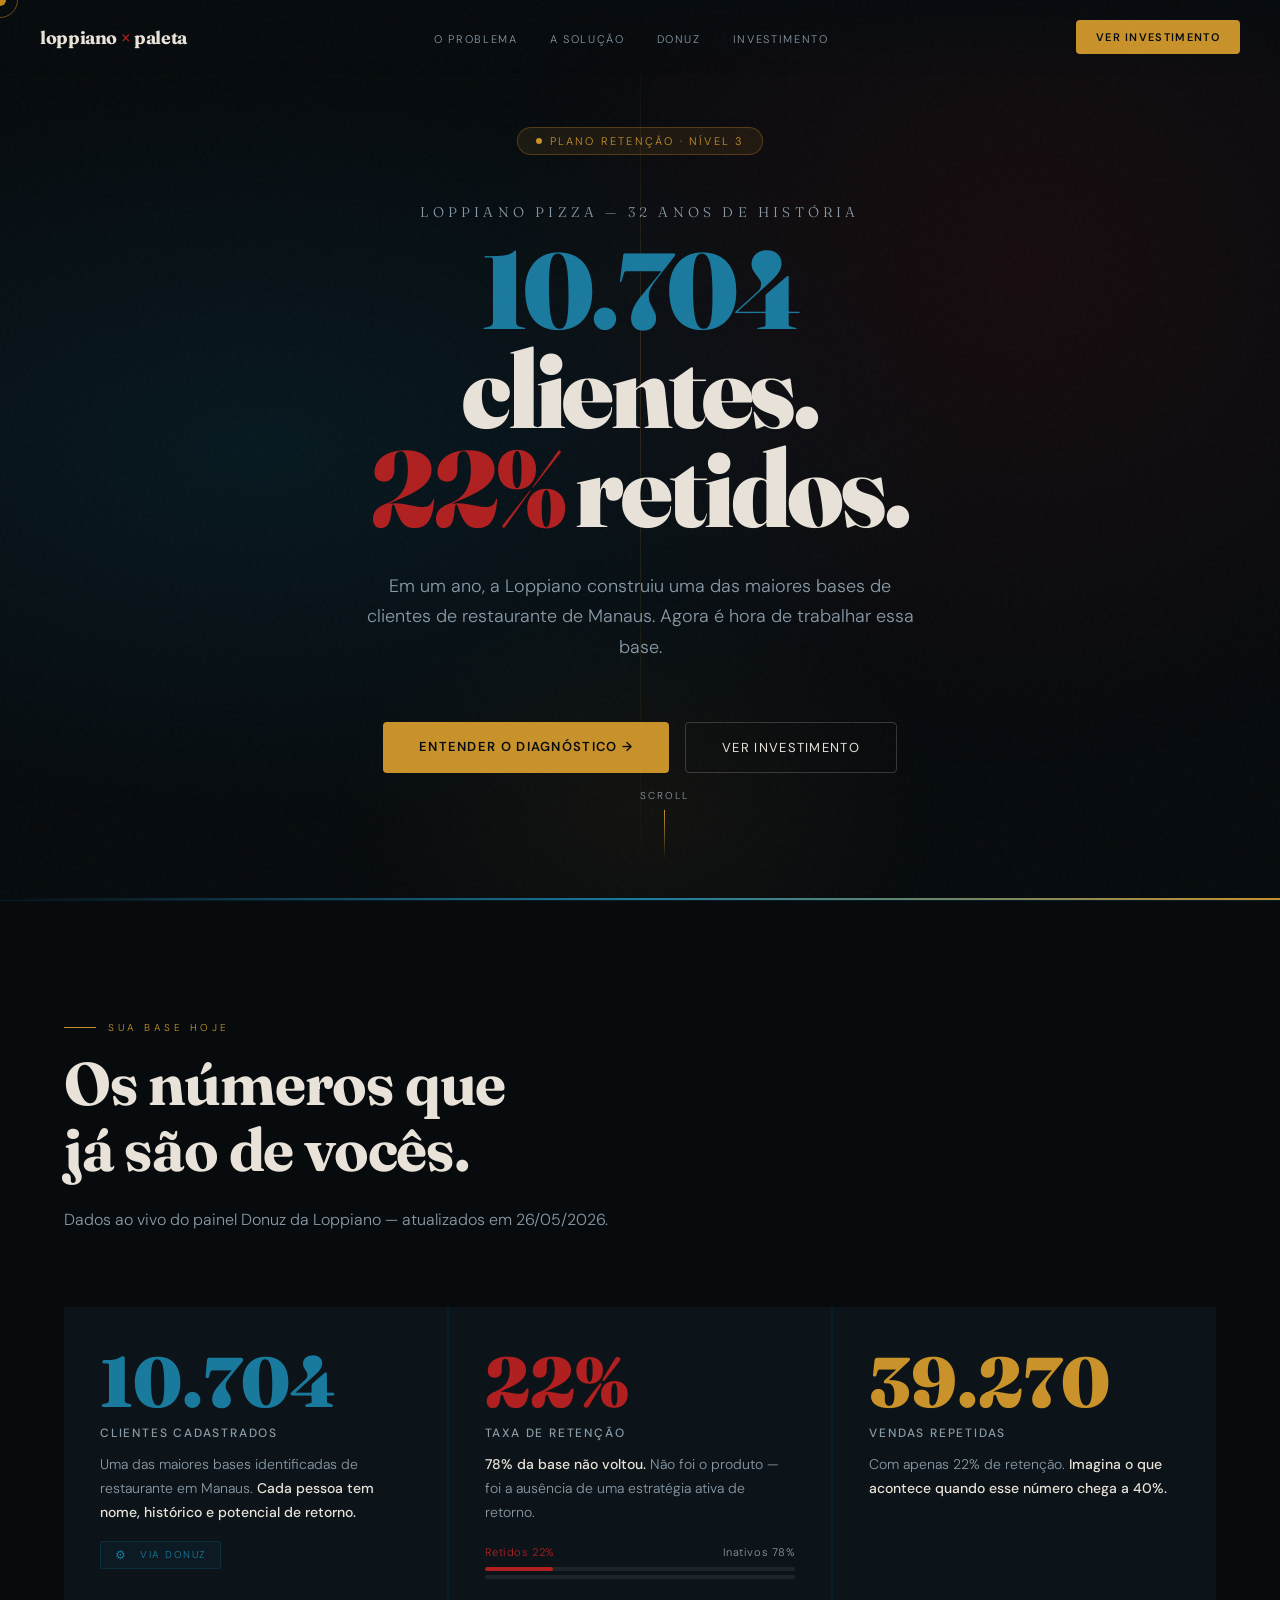
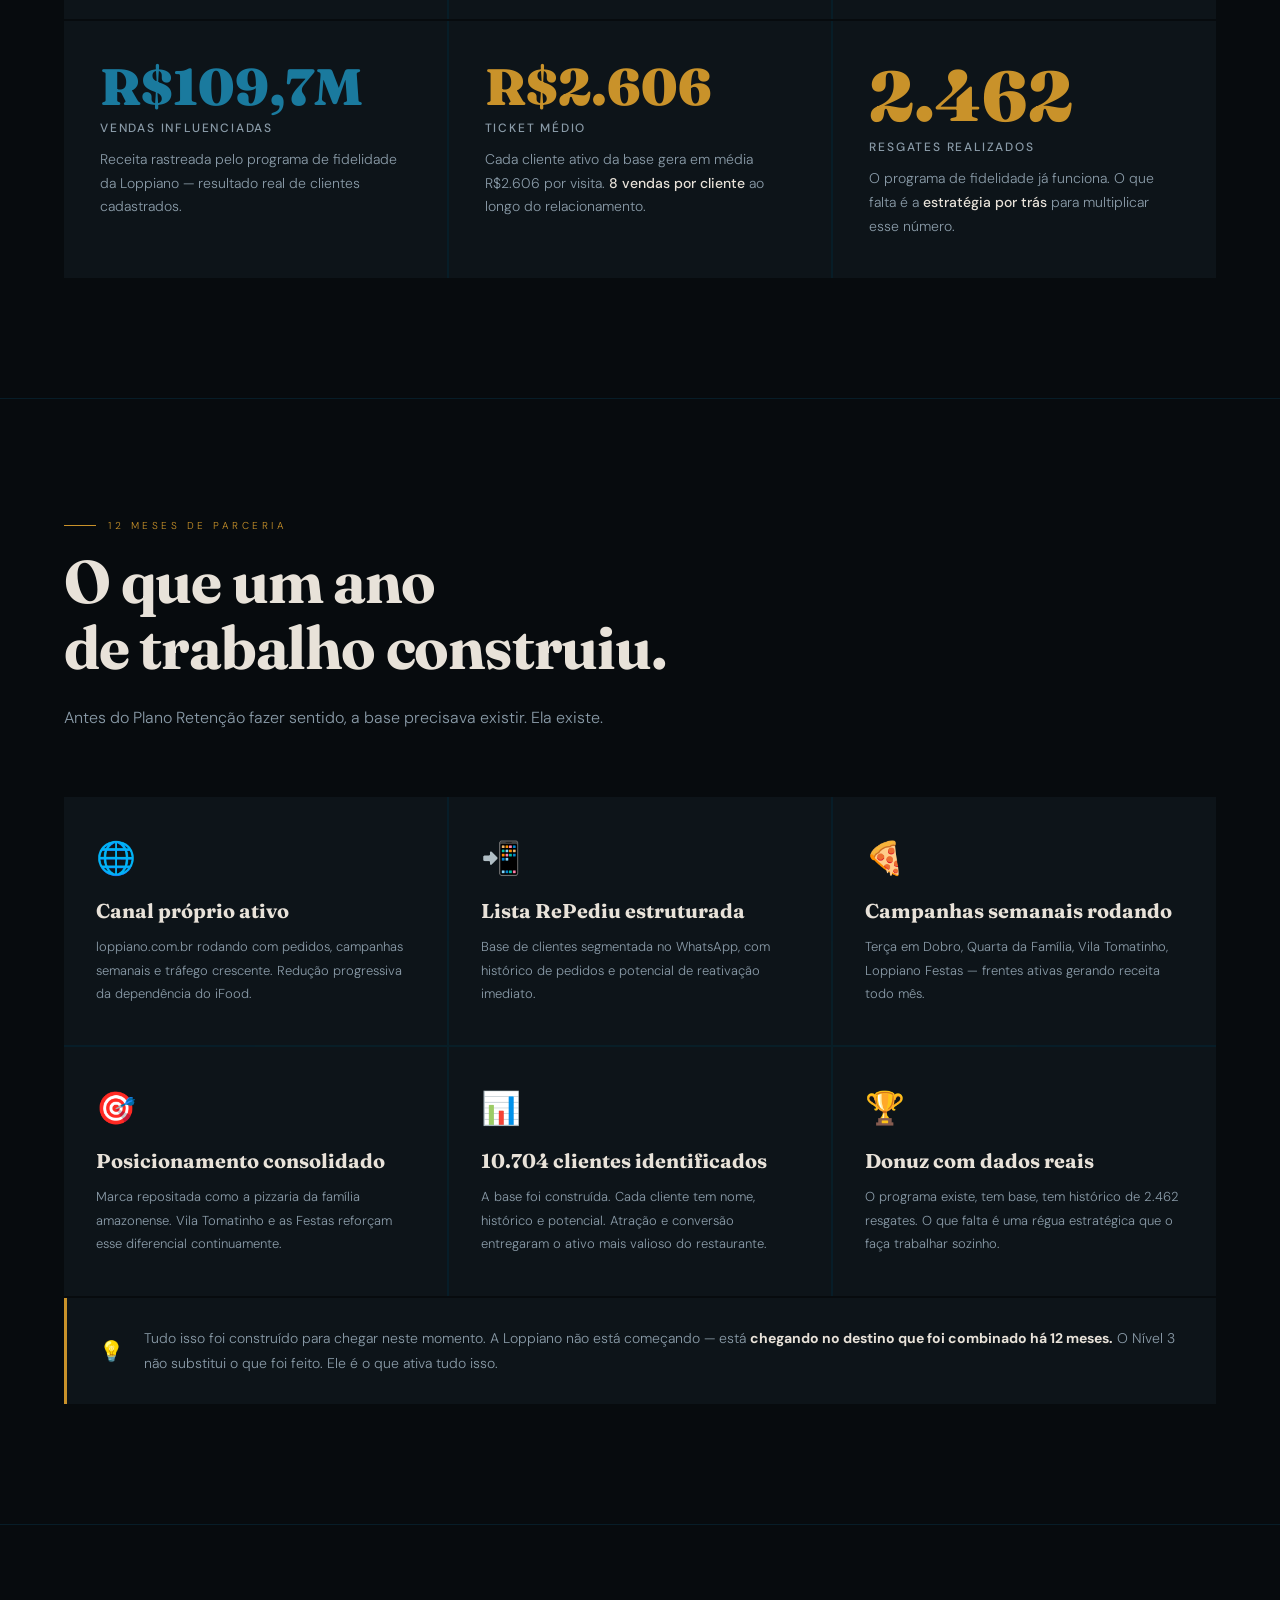
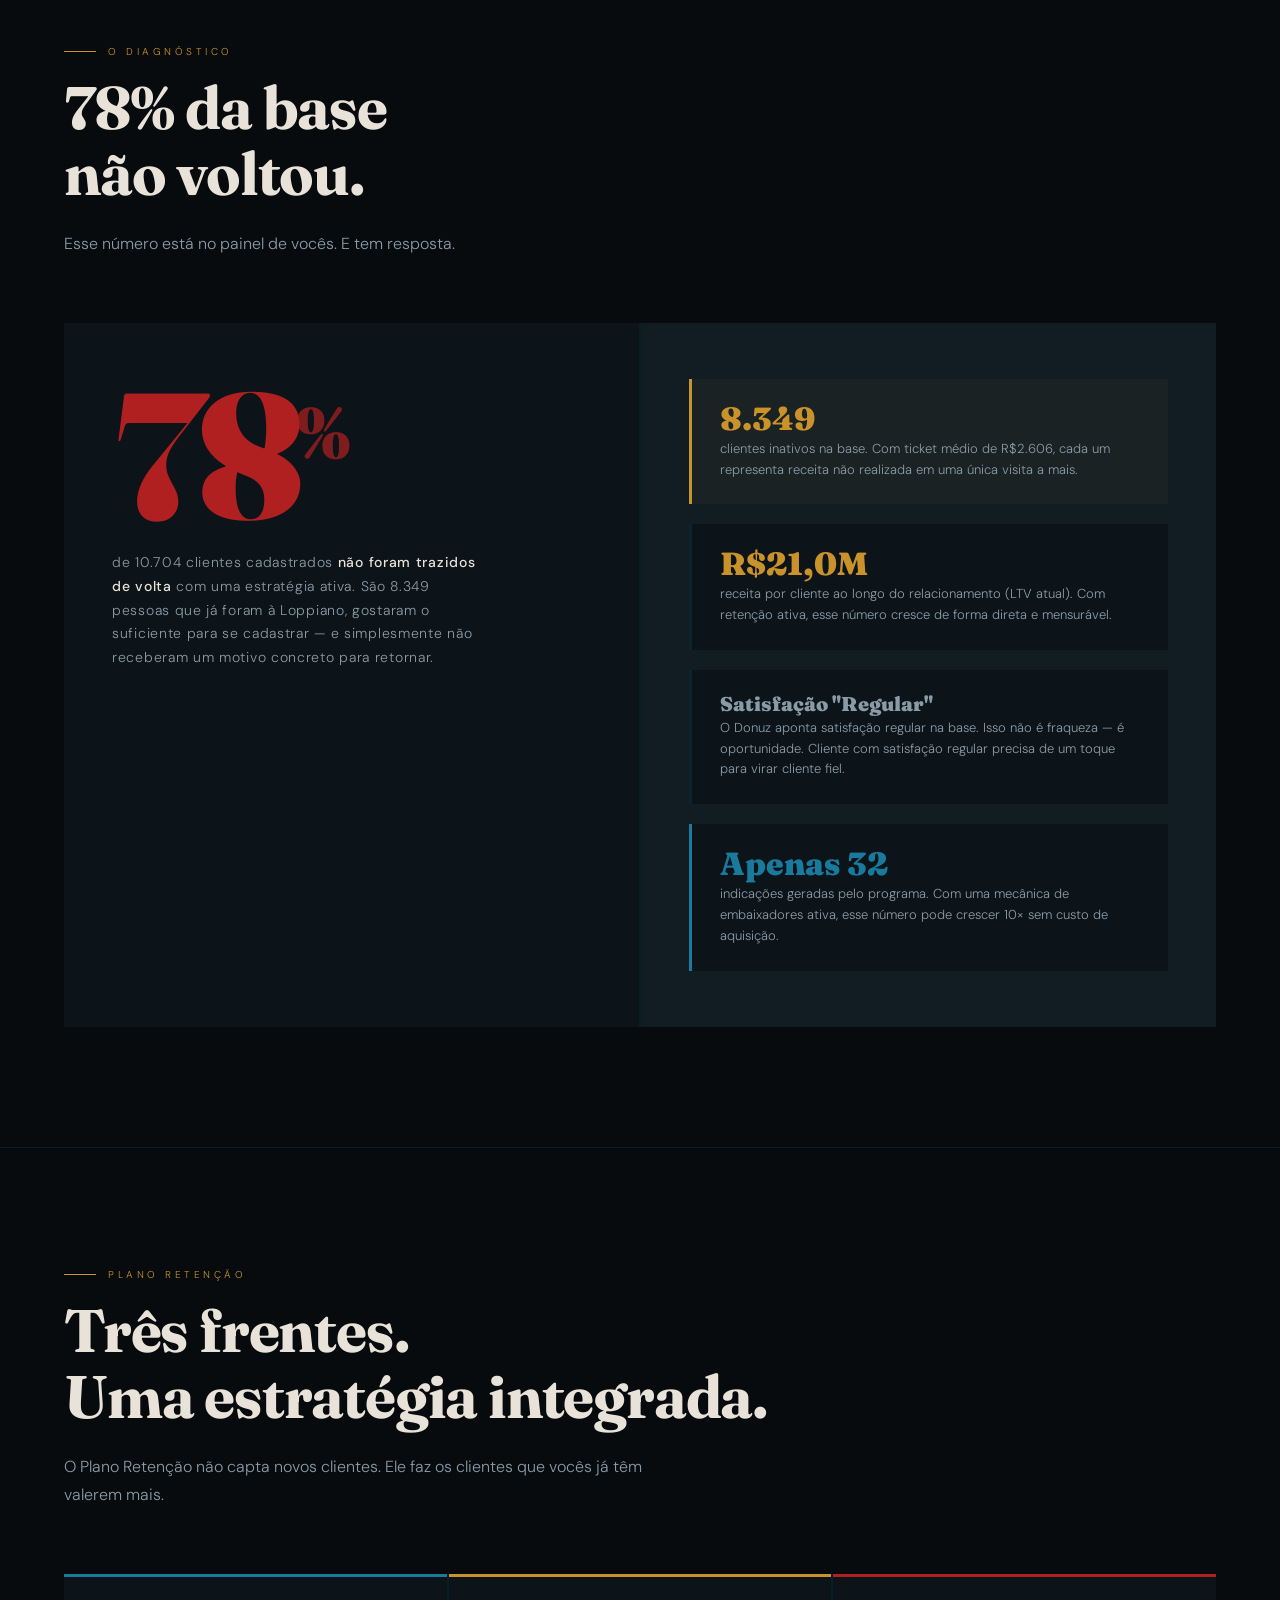
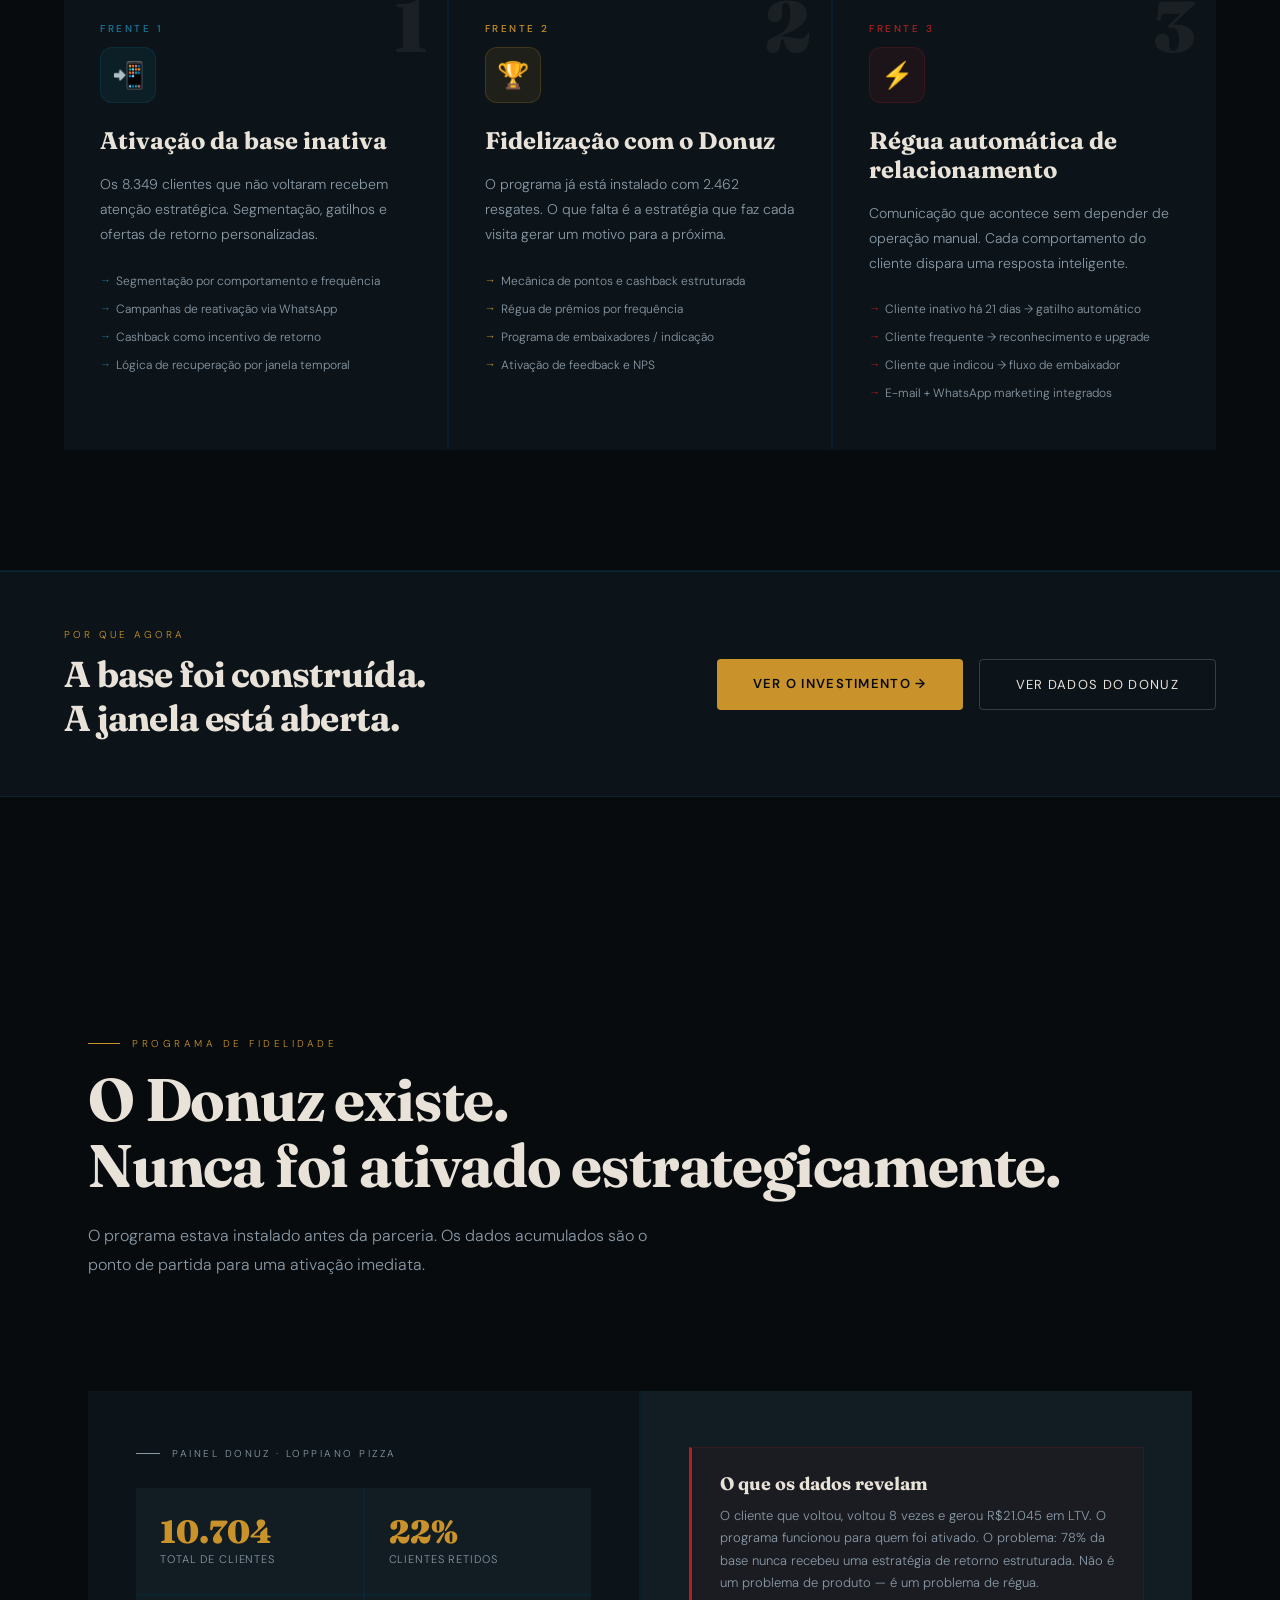
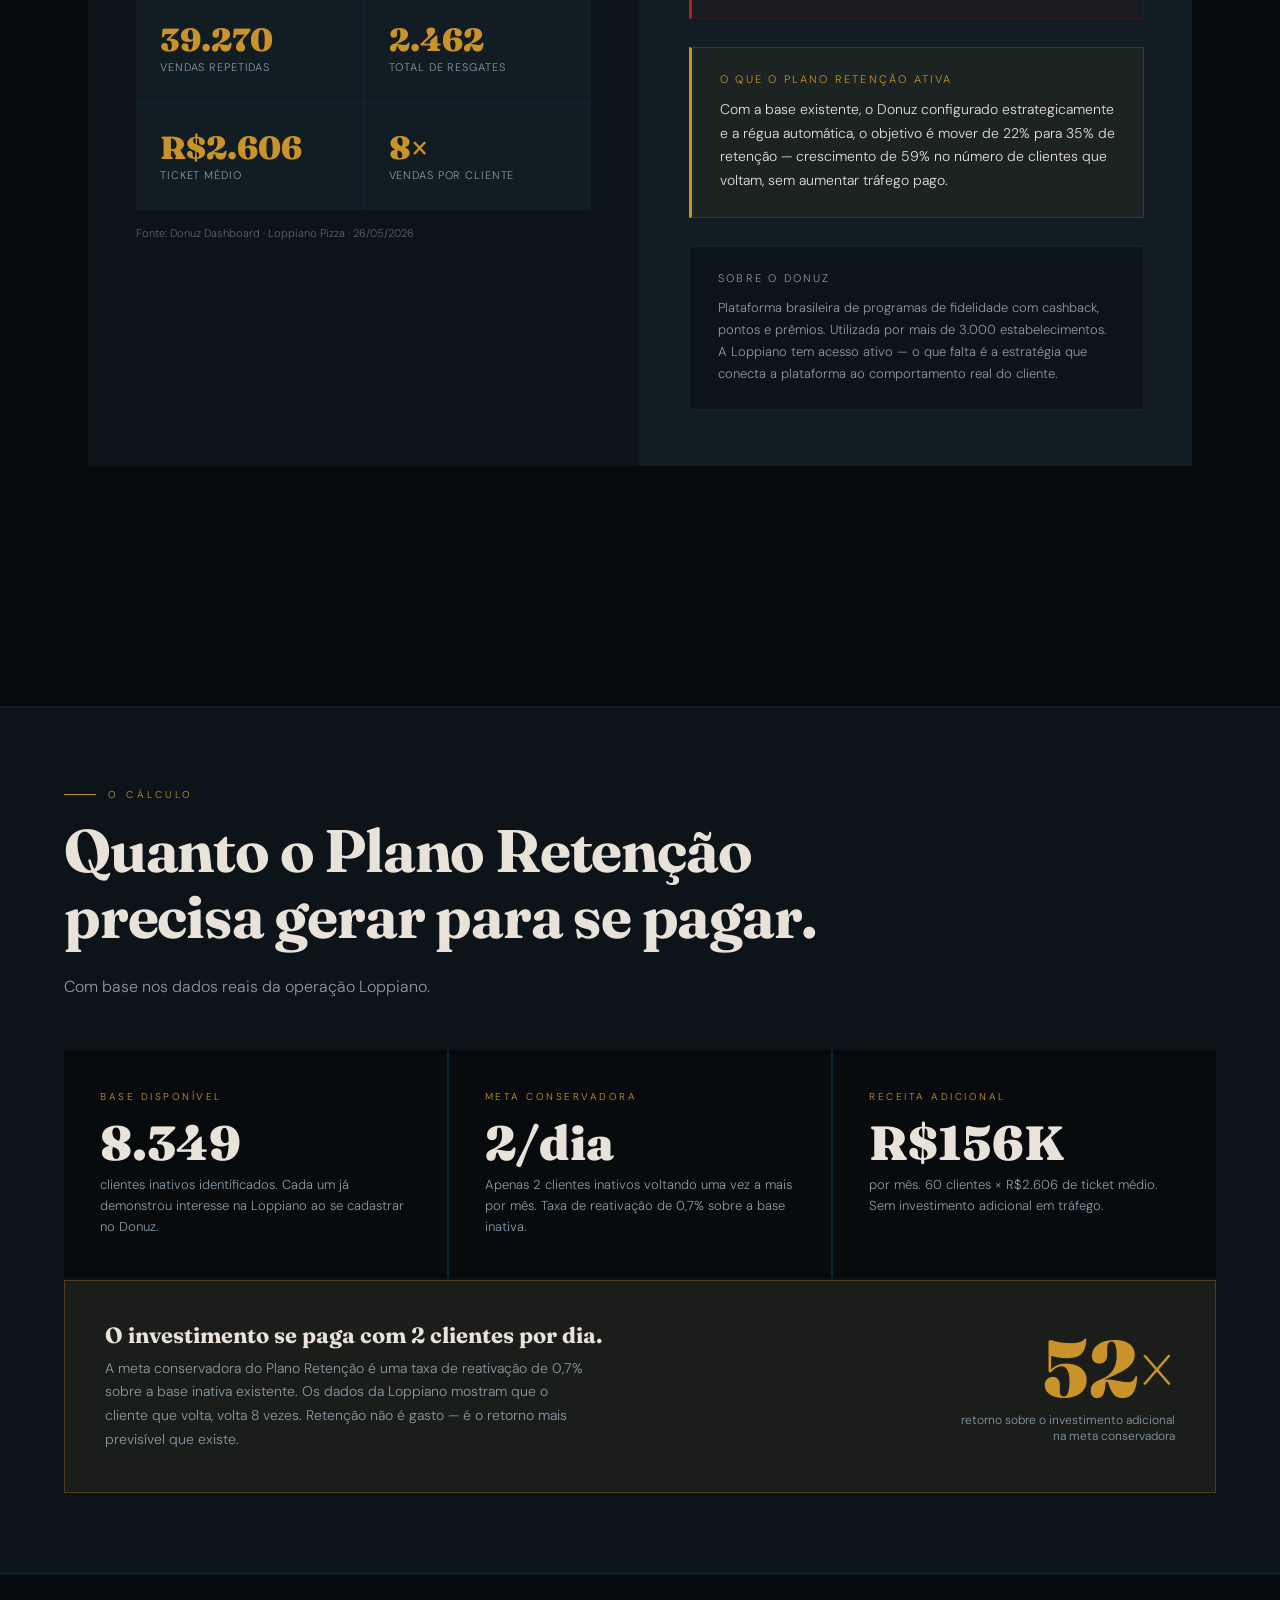
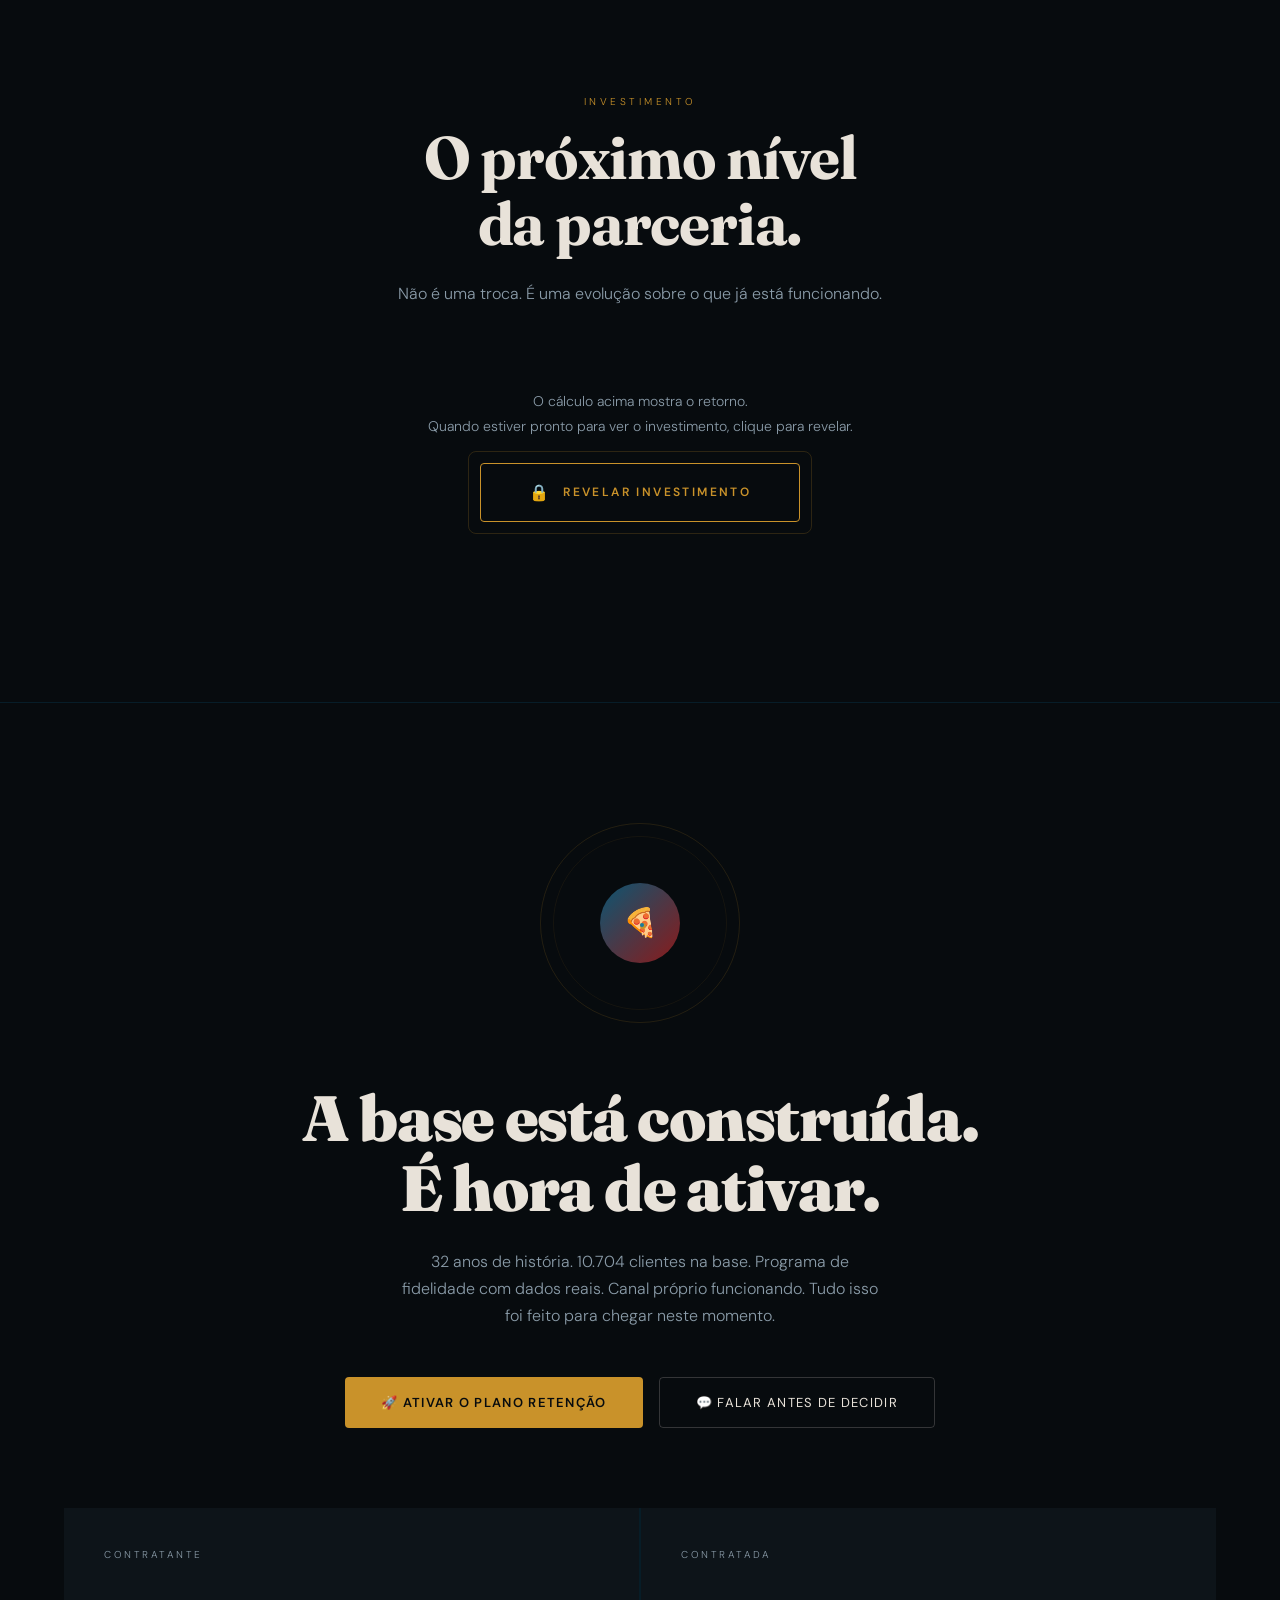
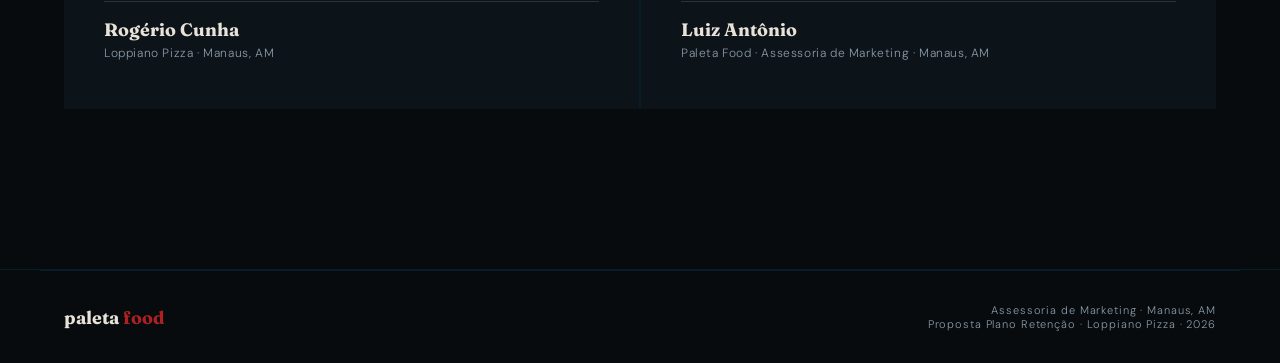
==== commit 323f08ee: "Update index.html" ====
--- a/index.html
+++ b/index.html
@@ -7,278 +7,347 @@
 <link rel="preconnect" href="https://fonts.googleapis.com">
 <link href="https://fonts.googleapis.com/css2?family=Fraunces:ital,wght@0,300;0,400;0,700;0,900;1,300;1,700&family=DM+Sans:wght@300;400;500;600&display=swap" rel="stylesheet">
 <style>
-  :root {
-    --teal: #0B5673;
-    --teal-light: #1a7a9e;
-    --red: #8B1A1A;
-    --red-light: #b02020;
-    --gold: #C9922A;
-    --gold-light: #e8b84b;
-    --bg: #070b0e;
-    --bg2: #0d1419;
-    --bg3: #111c23;
-    --text: #e8e2d9;
-    --text-muted: #8a9ba8;
-    --border: rgba(11,86,115,0.25);
-  }
-
-  *, *::before, *::after { margin: 0; padding: 0; box-sizing: border-box; }
-  html { scroll-behavior: smooth; }
-  body { background: var(--bg); color: var(--text); font-family: 'DM Sans', sans-serif; font-weight: 300; overflow-x: hidden; cursor: none; }
-
-  .cursor { width: 12px; height: 12px; background: var(--gold); border-radius: 50%; position: fixed; top: 0; left: 0; pointer-events: none; z-index: 9999; transform: translate(-50%, -50%); mix-blend-mode: difference; }
-  .cursor-ring { width: 36px; height: 36px; border: 1px solid rgba(201,146,42,0.5); border-radius: 50%; position: fixed; top: 0; left: 0; pointer-events: none; z-index: 9998; transform: translate(-50%, -50%); transition: left 0.18s ease-out, top 0.18s ease-out; }
-
-  body::before { content: ''; position: fixed; inset: 0; background-image: url("data:image/svg+xml,%3Csvg viewBox='0 0 256 256' xmlns='http://www.w3.org/2000/svg'%3E%3Cfilter id='noise'%3E%3CfeTurbulence type='fractalNoise' baseFrequency='0.9' numOctaves='4' stitchTiles='stitch'/%3E%3C/filter%3E%3Crect width='100%25' height='100%25' filter='url(%23noise)' opacity='1'/%3E%3C/svg%3E"); opacity: 0.025; pointer-events: none; z-index: 1000; }
-
-  nav { position: fixed; top: 0; left: 0; right: 0; z-index: 100; padding: 20px 40px; display: flex; align-items: center; justify-content: space-between; background: linear-gradient(to bottom, rgba(7,11,14,0.95), transparent); backdrop-filter: blur(8px); }
-  .nav-logo { font-family: 'Fraunces', serif; font-size: 18px; font-weight: 700; letter-spacing: -0.02em; }
-  .nav-logo span { color: var(--red-light); }
-  .nav-links { display: flex; gap: 32px; list-style: none; }
-  .nav-links a { font-size: 11px; letter-spacing: 0.15em; text-transform: uppercase; color: var(--text-muted); text-decoration: none; cursor: none; transition: color 0.3s; }
-  .nav-links a:hover { color: var(--gold); }
-  .nav-badge { font-size: 10px; letter-spacing: 0.1em; padding: 6px 16px; border: 1px solid rgba(201,146,42,0.3); color: var(--gold); border-radius: 2px; }
-
-  /* HERO */
-  #hero { min-height: 100vh; display: flex; flex-direction: column; align-items: center; justify-content: center; position: relative; overflow: hidden; text-align: center; padding: 60px 24px; }
-  .hero-bg { position: absolute; inset: 0; background: radial-gradient(ellipse 80% 60% at 20% 50%, rgba(11,86,115,0.18) 0%, transparent 70%), radial-gradient(ellipse 60% 80% at 80% 30%, rgba(139,26,26,0.12) 0%, transparent 70%), radial-gradient(ellipse 40% 40% at 50% 90%, rgba(201,146,42,0.06) 0%, transparent 60%); }
-  .hero-line { position: absolute; top: 0; left: 50%; width: 1px; height: 100%; background: linear-gradient(to bottom, transparent, rgba(201,146,42,0.2) 40%, transparent); animation: lineDown 2s ease forwards; transform-origin: top; }
-  @keyframes lineDown { from { transform: scaleY(0); } to { transform: scaleY(1); } }
-  .hero-badge { display: inline-flex; align-items: center; gap: 8px; background: rgba(201,146,42,0.1); border: 1px solid rgba(201,146,42,0.3); border-radius: 100px; padding: 6px 18px; font-size: 11px; letter-spacing: 0.2em; text-transform: uppercase; color: var(--gold); margin-bottom: 48px; opacity: 0; animation: fadeUp 0.8s 0.3s ease forwards; }
-  .hero-badge::before { content: ''; width: 6px; height: 6px; background: var(--gold); border-radius: 50%; animation: pulse 2s infinite; }
-  @keyframes pulse { 0%, 100% { opacity: 1; transform: scale(1); } 50% { opacity: 0.5; transform: scale(0.7); } }
-  .hero-eyebrow { font-family: 'Fraunces', serif; font-size: clamp(11px, 1.5vw, 14px); font-weight: 300; letter-spacing: 0.3em; color: var(--text-muted); margin-bottom: 20px; opacity: 0; animation: fadeUp 0.8s 0.5s ease forwards; text-transform: uppercase; }
-  .hero-title { font-family: 'Fraunces', serif; font-size: clamp(48px, 9vw, 108px); font-weight: 900; line-height: 0.92; letter-spacing: -0.03em; margin-bottom: 32px; opacity: 0; animation: fadeUp 1s 0.7s ease forwards; }
-  .hero-title .accent-teal { color: var(--teal-light); }
-  .hero-title .accent-red { color: var(--red-light); }
-  .hero-title .accent-gold { color: var(--gold); }
-  .hero-sub { font-size: clamp(14px, 2vw, 18px); color: var(--text-muted); font-weight: 300; max-width: 560px; line-height: 1.7; margin-bottom: 60px; opacity: 0; animation: fadeUp 0.8s 1s ease forwards; }
-  .hero-cta { display: flex; gap: 16px; flex-wrap: wrap; justify-content: center; opacity: 0; animation: fadeUp 0.8s 1.2s ease forwards; }
-  .btn-primary { background: var(--gold); color: #070b0e; border: none; padding: 16px 36px; font-family: 'DM Sans', sans-serif; font-size: 13px; font-weight: 600; letter-spacing: 0.1em; text-transform: uppercase; text-decoration: none; border-radius: 4px; cursor: none; transition: background 0.3s, transform 0.2s; display: inline-block; }
-  .btn-primary:hover { background: var(--gold-light); transform: translateY(-2px); }
-  .btn-ghost { background: transparent; color: var(--text); border: 1px solid rgba(232,226,217,0.2); padding: 16px 36px; font-family: 'DM Sans', sans-serif; font-size: 13px; font-weight: 400; letter-spacing: 0.1em; text-transform: uppercase; text-decoration: none; border-radius: 4px; cursor: none; transition: border-color 0.3s, color 0.3s, transform 0.2s; display: inline-block; }
-  .btn-ghost:hover { border-color: var(--gold); color: var(--gold); transform: translateY(-2px); }
-  .hero-scroll { position: absolute; bottom: 40px; left: 50%; transform: translateX(-50%); display: flex; flex-direction: column; align-items: center; gap: 8px; opacity: 0; animation: fadeUp 0.8s 1.8s ease forwards; }
-  .hero-scroll span { font-size: 10px; letter-spacing: 0.2em; text-transform: uppercase; color: var(--text-muted); }
-  .scroll-line { width: 1px; height: 50px; background: linear-gradient(to bottom, var(--gold), transparent); animation: scrollAnim 1.5s infinite; }
-  @keyframes scrollAnim { 0% { transform: scaleY(0); transform-origin: top; } 50% { transform: scaleY(1); transform-origin: top; } 51% { transform: scaleY(1); transform-origin: bottom; } 100% { transform: scaleY(0); transform-origin: bottom; } }
-  @keyframes fadeUp { from { opacity: 0; transform: translateY(30px); } to { opacity: 1; transform: translateY(0); } }
-
-  .divider { width: 100%; height: 1px; background: var(--border); margin: 0; }
-
-  .section-label { font-size: 10px; letter-spacing: 0.35em; text-transform: uppercase; color: var(--gold); margin-bottom: 16px; display: flex; align-items: center; gap: 12px; }
-  .section-label::before { content: ''; width: 32px; height: 1px; background: var(--gold); }
-  .section-title { font-family: 'Fraunces', serif; font-size: clamp(32px, 5vw, 60px); font-weight: 700; line-height: 1.1; letter-spacing: -0.02em; margin-bottom: 24px; }
-  .section-desc { font-size: 16px; color: var(--text-muted); max-width: 600px; line-height: 1.8; font-weight: 300; }
-
-  .reveal { opacity: 0; transform: translateY(40px); transition: opacity 0.8s ease, transform 0.8s ease; }
-  .reveal.visible { opacity: 1; transform: translateY(0); }
-  .reveal-delay-1 { transition-delay: 0.1s; }
-  .reveal-delay-2 { transition-delay: 0.2s; }
-  .reveal-delay-3 { transition-delay: 0.3s; }
-  .reveal-delay-4 { transition-delay: 0.4s; }
-  .reveal-delay-5 { transition-delay: 0.5s; }
-
-  /* ── NÚMEROS (Donuz) ── */
-  #numeros { max-width: 1200px; margin: 0 auto; padding: 120px 24px; }
-  .numeros-header { margin-bottom: 72px; }
-
-  .numeros-mosaic { display: grid; grid-template-columns: 1fr 1fr 1fr; gap: 2px; background: var(--border); margin-bottom: 2px; }
-  .num-block { background: var(--bg2); padding: 40px 36px; position: relative; overflow: hidden; transition: background 0.3s; cursor: none; }
-  .num-block:hover { background: var(--bg3); }
-  .num-block.wide { grid-column: span 2; }
-  .num-block::after { content: ''; position: absolute; bottom: 0; left: 0; width: 100%; height: 2px; transform: scaleX(0); transform-origin: left; transition: transform 0.5s ease; }
-  .num-block:hover::after { transform: scaleX(1); }
-  .nb-teal::after { background: var(--teal-light); }
-  .nb-gold::after { background: var(--gold); }
-  .nb-red::after { background: var(--red-light); }
-  .num-val { font-family: 'Fraunces', serif; font-size: clamp(44px, 5.5vw, 72px); font-weight: 900; line-height: 1; margin-bottom: 8px; }
-  .nb-teal .num-val { color: var(--teal-light); }
-  .nb-gold .num-val { color: var(--gold); }
-  .nb-red .num-val { color: var(--red-light); }
-  .num-unit { font-size: 12px; letter-spacing: 0.15em; color: var(--text-muted); text-transform: uppercase; font-weight: 500; margin-bottom: 12px; }
-  .num-label { font-size: 14px; color: var(--text-muted); line-height: 1.7; font-weight: 300; }
-  .num-label strong { color: var(--text); font-weight: 500; }
-
-  .donuz-badge { display: inline-flex; align-items: center; gap: 8px; background: rgba(11,86,115,0.12); border: 1px solid rgba(11,86,115,0.3); border-radius: 3px; padding: 5px 14px; font-size: 10px; letter-spacing: 0.15em; color: var(--teal-light); text-transform: uppercase; margin-top: 16px; }
-
-  /* ── PROBLEMA ── */
-  #problema { max-width: 1200px; margin: 0 auto; padding: 120px 24px; }
-  .problema-layout { display: grid; grid-template-columns: 1fr 1fr; gap: 2px; background: var(--border); margin-top: 64px; }
-  .prob-left { background: var(--bg2); padding: 56px 48px; position: relative; overflow: hidden; }
-  .prob-right { background: var(--bg3); padding: 56px 48px; display: flex; flex-direction: column; gap: 24px; }
-  .prob-big { font-family: 'Fraunces', serif; font-size: clamp(96px, 14vw, 180px); font-weight: 900; line-height: 0.85; letter-spacing: -0.04em; color: var(--red-light); opacity: 0.9; }
-  .prob-big-label { font-size: 14px; color: var(--text-muted); letter-spacing: 0.05em; margin-top: 16px; line-height: 1.7; font-weight: 300; }
-  .prob-big-label strong { color: var(--text); font-weight: 500; }
-  .prob-stat { background: var(--bg2); border-left: 3px solid var(--border); padding: 24px 28px; }
-  .prob-stat.highlight { border-left-color: var(--gold); background: rgba(201,146,42,0.05); }
-  .prob-stat .val { font-family: 'Fraunces', serif; font-size: 32px; font-weight: 900; color: var(--gold); line-height: 1; margin-bottom: 4px; }
-  .prob-stat .desc { font-size: 13px; color: var(--text-muted); line-height: 1.6; font-weight: 300; }
-
-  /* ── CONQUISTAS (1 ano) ── */
-  #conquistas { max-width: 1200px; margin: 0 auto; padding: 120px 24px; }
-  .conquistas-grid { display: grid; grid-template-columns: repeat(3, 1fr); gap: 2px; background: var(--border); margin-top: 64px; }
-  .conquista-card { background: var(--bg2); padding: 40px 32px; position: relative; overflow: hidden; cursor: none; transition: background 0.4s; }
-  .conquista-card:hover { background: var(--bg3); }
-  .conquista-card::before { content: ''; position: absolute; top: 0; left: 0; width: 100%; height: 3px; background: var(--teal-light); }
-  .cq-icon { font-size: 28px; margin-bottom: 20px; display: block; }
-  .cq-title { font-family: 'Fraunces', serif; font-size: 20px; font-weight: 700; margin-bottom: 12px; line-height: 1.2; }
-  .cq-desc { font-size: 13px; color: var(--text-muted); line-height: 1.8; font-weight: 300; }
-
-  /* ── SOLUÇÃO (3 frentes) ── */
-  #solucao { max-width: 1200px; margin: 0 auto; padding: 120px 24px; }
-  .frentes-grid { display: grid; grid-template-columns: repeat(3, 1fr); gap: 2px; background: var(--border); margin-top: 64px; }
-  .frente-card { background: var(--bg2); padding: 48px 36px; position: relative; overflow: hidden; cursor: none; transition: background 0.4s; }
-  .frente-card:hover { background: var(--bg3); }
-  .frente-card::before { content: ''; position: absolute; top: 0; left: 0; width: 100%; height: 3px; }
-  .fr-1::before { background: var(--teal-light); }
-  .fr-2::before { background: var(--gold); }
-  .fr-3::before { background: var(--red-light); }
-  .frente-num { font-family: 'Fraunces', serif; font-size: 72px; font-weight: 900; line-height: 1; opacity: 0.06; position: absolute; top: 16px; right: 20px; }
-  .frente-tag { font-size: 10px; letter-spacing: 0.25em; text-transform: uppercase; font-weight: 500; margin-bottom: 12px; }
-  .fr-1 .frente-tag { color: var(--teal-light); }
-  .fr-2 .frente-tag { color: var(--gold); }
-  .fr-3 .frente-tag { color: var(--red-light); }
-  .frente-icon { font-size: 28px; margin-bottom: 20px; display: block; }
-  .frente-name { font-family: 'Fraunces', serif; font-size: 24px; font-weight: 700; margin-bottom: 16px; line-height: 1.2; }
-  .frente-desc { font-size: 14px; color: var(--text-muted); line-height: 1.8; font-weight: 300; margin-bottom: 24px; }
-  .frente-items { display: flex; flex-direction: column; gap: 10px; }
-  .frente-item { font-size: 12px; color: var(--text-muted); padding-left: 16px; position: relative; line-height: 1.5; }
-  .frente-item::before { content: '→'; position: absolute; left: 0; font-family: 'Fraunces', serif; font-size: 11px; }
-  .fr-1 .frente-item::before { color: var(--teal-light); }
-  .fr-2 .frente-item::before { color: var(--gold); }
-  .fr-3 .frente-item::before { color: var(--red-light); }
-
-  /* ── DONUZ ATUAL ── */
-  #donuz { max-width: 1200px; margin: 0 auto; padding: 120px 24px; }
-  .donuz-layout { display: grid; grid-template-columns: 1fr 1fr; gap: 2px; background: var(--border); margin-top: 64px; }
-  .donuz-stats-panel { background: var(--bg2); padding: 56px 48px; }
-  .donuz-narrative { background: var(--bg3); padding: 56px 48px; display: flex; flex-direction: column; justify-content: center; gap: 32px; }
-  .donuz-stats-grid { display: grid; grid-template-columns: 1fr 1fr; gap: 2px; background: var(--border); }
-  .ds-item { background: var(--bg3); padding: 28px 24px; }
-  .ds-val { font-family: 'Fraunces', serif; font-size: 32px; font-weight: 900; color: var(--gold); line-height: 1; margin-bottom: 4px; }
-  .ds-label { font-size: 11px; color: var(--text-muted); letter-spacing: 0.08em; text-transform: uppercase; }
-  .donuz-source { font-size: 11px; color: var(--text-muted); margin-top: 16px; opacity: 0.6; }
-  .donuz-insight { background: rgba(139,26,26,0.08); border: 1px solid rgba(139,26,26,0.2); border-left: 3px solid var(--red-light); padding: 24px 28px; }
-  .donuz-insight .insight-title { font-family: 'Fraunces', serif; font-size: 18px; font-weight: 700; margin-bottom: 10px; }
-  .donuz-insight .insight-desc { font-size: 13px; color: var(--text-muted); line-height: 1.7; font-weight: 300; }
-  .donuz-potential { background: rgba(201,146,42,0.06); border: 1px solid rgba(201,146,42,0.2); border-left: 3px solid var(--gold); padding: 24px 28px; }
-  .donuz-potential .pot-title { font-size: 11px; letter-spacing: 0.2em; text-transform: uppercase; color: var(--gold); margin-bottom: 12px; }
-  .donuz-potential .pot-desc { font-size: 14px; color: var(--text); line-height: 1.7; font-weight: 300; }
-
-  /* ── ROI ── */
-  #roi { background: var(--bg2); border-top: 1px solid var(--border); border-bottom: 1px solid var(--border); }
-  .roi-inner { max-width: 1200px; margin: 0 auto; padding: 80px 24px; }
-  .roi-grid { display: grid; grid-template-columns: 1fr 1fr 1fr; gap: 2px; background: var(--border); margin-top: 48px; }
-  .roi-card { background: var(--bg); padding: 40px 36px; cursor: none; transition: background 0.3s; }
-  .roi-card:hover { background: var(--bg3); }
-  .roi-step { font-size: 10px; letter-spacing: 0.25em; text-transform: uppercase; color: var(--gold); margin-bottom: 16px; }
-  .roi-val { font-family: 'Fraunces', serif; font-size: 48px; font-weight: 900; color: var(--text); line-height: 1; margin-bottom: 8px; }
-  .roi-label { font-size: 13px; color: var(--text-muted); line-height: 1.6; font-weight: 300; }
-  .roi-result { background: rgba(201,146,42,0.08); border: 1px solid rgba(201,146,42,0.3); padding: 40px; margin-top: 2px; display: flex; align-items: center; justify-content: space-between; gap: 40px; }
-  .roi-result-text h3 { font-family: 'Fraunces', serif; font-size: 22px; font-weight: 700; margin-bottom: 8px; }
-  .roi-result-text p { font-size: 14px; color: var(--text-muted); line-height: 1.7; max-width: 480px; font-weight: 300; }
-  .roi-result-val { text-align: right; flex-shrink: 0; }
-  .roi-result-val .big { font-family: 'Fraunces', serif; font-size: 64px; font-weight: 900; color: var(--gold); line-height: 1; }
-  .roi-result-val .small { font-size: 12px; color: var(--text-muted); margin-top: 4px; }
-
-  /* ── INVESTIMENTO ── */
-  #investimento { max-width: 1200px; margin: 0 auto; padding: 120px 24px; }
-  .inv-header { text-align: center; margin-bottom: 80px; }
-  .inv-header .section-label { justify-content: center; }
-  .inv-header .section-label::before { display: none; }
-
-  .reveal-gate { text-align: center; margin-bottom: 60px; }
-  .reveal-gate p { font-size: 14px; color: var(--text-muted); margin-bottom: 24px; line-height: 1.8; max-width: 480px; margin-left: auto; margin-right: auto; }
-  .btn-reveal { background: transparent; border: 1px solid var(--gold); color: var(--gold); padding: 18px 48px; font-family: 'DM Sans', sans-serif; font-size: 12px; font-weight: 600; letter-spacing: 0.2em; text-transform: uppercase; cursor: none; border-radius: 4px; transition: background 0.3s, color 0.3s; display: inline-flex; align-items: center; gap: 12px; }
-  .btn-reveal:hover { background: var(--gold); color: var(--bg); }
-  .btn-reveal .lock-icon { font-size: 16px; transition: transform 0.3s; }
-  .btn-reveal.unlocked .lock-icon { transform: rotate(-20deg); }
-  .pricing-wrapper { max-height: 0; overflow: hidden; transition: max-height 1.2s cubic-bezier(0.16, 1, 0.3, 1), opacity 0.8s ease; opacity: 0; }
-  .pricing-wrapper.visible { max-height: 2400px; opacity: 1; }
-
-  .pricing-breakdown { display: grid; grid-template-columns: 1fr 1fr; gap: 2px; background: var(--border); margin-bottom: 2px; }
-  .pb-item { background: var(--bg2); padding: 48px 40px; }
-  .pb-item.total { background: var(--bg3); position: relative; overflow: hidden; }
-  .pb-item.total::before { content: ''; position: absolute; top: 0; left: 0; width: 100%; height: 3px; background: linear-gradient(to right, var(--teal-light), var(--gold)); }
-  .pb-label { font-size: 10px; letter-spacing: 0.25em; text-transform: uppercase; color: var(--text-muted); margin-bottom: 8px; }
-  .pb-label.gold { color: var(--gold); }
-  .pb-desc { font-size: 13px; color: var(--text-muted); margin-bottom: 24px; line-height: 1.6; font-weight: 300; }
-  .pb-value { font-family: 'Fraunces', serif; font-size: 52px; font-weight: 900; line-height: 1; color: var(--text); }
-  .pb-value .pb-currency { font-size: 20px; font-weight: 300; vertical-align: top; margin-top: 8px; display: inline-block; }
-  .pb-value.highlight { color: var(--gold); }
-  .pb-per { font-size: 12px; color: var(--text-muted); margin-top: 8px; }
-  .pb-features { list-style: none; display: flex; flex-direction: column; gap: 10px; margin-top: 28px; }
-  .pb-features li { display: flex; align-items: flex-start; gap: 10px; font-size: 13px; color: var(--text-muted); line-height: 1.5; font-weight: 300; }
-  .pb-features li::before { content: '→'; flex-shrink: 0; color: var(--gold); font-family: 'Fraunces', serif; }
-
-  .pricing-plus { background: var(--bg); border-top: 2px solid var(--border); border-bottom: 2px solid var(--border); padding: 20px 40px; display: flex; align-items: center; gap: 16px; margin-bottom: 2px; }
-  .pricing-plus .plus-sym { font-family: 'Fraunces', serif; font-size: 48px; font-weight: 900; color: var(--gold); opacity: 0.4; }
-  .pricing-plus .plus-text { font-size: 13px; color: var(--text-muted); line-height: 1.6; font-weight: 300; }
-  .pricing-plus .plus-text strong { color: var(--text); font-weight: 500; }
-
-  .pricing-note { background: var(--bg2); border-left: 3px solid var(--gold); padding: 28px 32px; margin-top: 24px; display: flex; align-items: flex-start; gap: 20px; }
-  .pricing-note-icon { font-size: 20px; flex-shrink: 0; margin-top: 2px; }
-  .pricing-note-text { font-size: 13px; color: var(--text-muted); line-height: 1.8; font-weight: 300; }
-  .pricing-note-text strong { color: var(--text); font-weight: 500; }
-
-  /* ── ASSINATURA ── */
-  #assinatura { max-width: 1200px; margin: 0 auto; padding: 120px 24px 160px; }
-  .assinatura-inner { text-align: center; position: relative; }
-  .assinatura-ring { width: 200px; height: 200px; border-radius: 50%; border: 1px solid rgba(201,146,42,0.15); display: flex; align-items: center; justify-content: center; margin: 0 auto 60px; position: relative; }
-  .assinatura-ring::before { content: ''; position: absolute; inset: 12px; border-radius: 50%; border: 1px solid rgba(201,146,42,0.08); }
-  .assinatura-ring-inner { width: 80px; height: 80px; border-radius: 50%; background: linear-gradient(135deg, var(--teal), var(--red)); display: flex; align-items: center; justify-content: center; font-size: 28px; }
-  .assinatura-title { font-family: 'Fraunces', serif; font-size: clamp(36px, 5vw, 64px); font-weight: 900; line-height: 1.1; margin-bottom: 24px; letter-spacing: -0.02em; }
-  .assinatura-sub { font-size: 16px; color: var(--text-muted); max-width: 480px; margin: 0 auto 48px; line-height: 1.7; font-weight: 300; }
-  .assinatura-parties { display: grid; grid-template-columns: 1fr 1fr; gap: 2px; background: var(--border); margin-top: 80px; text-align: left; }
-  .party-block { background: var(--bg2); padding: 40px 40px 48px; }
-  .party-label { font-size: 10px; letter-spacing: 0.25em; text-transform: uppercase; color: var(--text-muted); margin-bottom: 40px; }
-  .party-line { width: 100%; height: 1px; background: rgba(232,226,217,0.15); margin-bottom: 16px; }
-  .party-name { font-family: 'Fraunces', serif; font-size: 18px; font-weight: 700; margin-bottom: 4px; }
-  .party-role { font-size: 12px; color: var(--text-muted); letter-spacing: 0.05em; }
-
-  footer { border-top: 1px solid var(--border); padding: 32px 24px; max-width: 1200px; margin: 0 auto; display: flex; align-items: center; justify-content: space-between; }
-  .footer-brand { font-family: 'Fraunces', serif; font-size: 18px; font-weight: 700; }
-  .footer-brand span { color: var(--red-light); }
-  .footer-info { font-size: 11px; color: var(--text-muted); letter-spacing: 0.08em; text-align: right; }
-
-  .mid-cta { background: var(--bg2); border-top: 1px solid var(--border); border-bottom: 1px solid var(--border); }
-  .mid-cta-inner { max-width: 1200px; margin: 0 auto; padding: 56px 24px; display: flex; align-items: center; justify-content: space-between; gap: 40px; }
-  .mid-cta-eyebrow { font-size: 10px; letter-spacing: 0.3em; text-transform: uppercase; color: var(--gold); display: block; margin-bottom: 12px; }
-  .mid-cta-title { font-family: 'Fraunces', serif; font-size: clamp(22px, 3vw, 36px); font-weight: 700; line-height: 1.2; letter-spacing: -0.02em; }
-  .mid-cta-actions { display: flex; gap: 16px; flex-shrink: 0; flex-wrap: wrap; }
-
-  .sticky-bar { display: none; position: fixed; bottom: 0; left: 0; right: 0; z-index: 200; background: rgba(7,11,14,0.97); border-top: 1px solid rgba(201,146,42,0.3); padding: 12px 16px; backdrop-filter: blur(12px); gap: 10px; transform: translateY(100%); transition: transform 0.4s cubic-bezier(0.16,1,0.3,1); }
-  .sticky-bar.visible { transform: translateY(0); }
-  .sticky-bar-primary { flex: 1; background: var(--gold); color: var(--bg); border: none; padding: 14px 16px; font-family: 'DM Sans', sans-serif; font-size: 12px; font-weight: 700; letter-spacing: 0.1em; text-transform: uppercase; text-decoration: none; border-radius: 4px; text-align: center; cursor: pointer; }
-  .sticky-bar-secondary { background: transparent; color: var(--text-muted); border: 1px solid rgba(232,226,217,0.15); padding: 14px 16px; font-family: 'DM Sans', sans-serif; font-size: 12px; text-decoration: none; border-radius: 4px; text-align: center; white-space: nowrap; cursor: pointer; }
-
-  .nav-cta { background: var(--gold); color: var(--bg); font-family: 'DM Sans', sans-serif; font-size: 11px; font-weight: 600; letter-spacing: 0.12em; text-transform: uppercase; text-decoration: none; padding: 10px 20px; border-radius: 4px; cursor: none; transition: background 0.3s, transform 0.2s; white-space: nowrap; }
-  .nav-cta:hover { background: var(--gold-light); transform: translateY(-1px); }
-
-  @media (max-width: 900px) {
-    .sticky-bar { display: flex; }
-    nav { padding: 16px 20px; }
-    .nav-links { display: none; }
-    .numeros-mosaic, .conquistas-grid, .frentes-grid, .roi-grid { grid-template-columns: 1fr; }
-    .num-block.wide { grid-column: span 1; }
-    .problema-layout, .donuz-layout, .pricing-breakdown, .assinatura-parties { grid-template-columns: 1fr; }
-    .mid-cta-inner { flex-direction: column; align-items: flex-start; gap: 32px; }
-    footer { padding-bottom: 80px; flex-direction: column; gap: 12px; text-align: center; }
-    .footer-info { text-align: center; }
-    .roi-result { flex-direction: column; gap: 24px; }
-    .roi-result-val { text-align: left; }
-  }
-  @media (max-width: 600px) {
-    .cursor, .cursor-ring { display: none; }
-    body { cursor: auto; }
-    a, button { cursor: pointer; }
-    #numeros, #problema, #conquistas, #solucao, #donuz, #roi .roi-inner, #investimento, #assinatura { padding: 64px 16px; }
-    .hero-cta { flex-direction: column; align-items: center; }
-    .btn-primary, .btn-ghost { width: 100%; text-align: center; justify-content: center; }
-    .nav-cta { display: none; }
-    .prob-big { font-size: clamp(80px, 22vw, 180px); }
-  }
+:root {
+  --teal:#0B5673; --teal-light:#1a7a9e;
+  --red:#8B1A1A; --red-light:#b02020;
+  --gold:#C9922A; --gold-light:#e8b84b;
+  --bg:#070b0e; --bg2:#0d1419; --bg3:#111c23;
+  --text:#e8e2d9; --text-muted:#8a9ba8;
+  --border:rgba(11,86,115,0.25);
+}
+*,*::before,*::after{margin:0;padding:0;box-sizing:border-box;}
+html{scroll-behavior:smooth;}
+body{background:var(--bg);color:var(--text);font-family:'DM Sans',sans-serif;font-weight:300;overflow-x:hidden;cursor:none;}
+
+/* ── CURSOR ── */
+.cursor{width:12px;height:12px;background:var(--gold);border-radius:50%;position:fixed;top:0;left:0;pointer-events:none;z-index:9999;transform:translate(-50%,-50%);mix-blend-mode:difference;transition:transform .15s ease;}
+.cursor-ring{width:36px;height:36px;border:1px solid rgba(201,146,42,.5);border-radius:50%;position:fixed;top:0;left:0;pointer-events:none;z-index:9998;transform:translate(-50%,-50%);transition:left .18s ease-out,top .18s ease-out;}
+body:has(a:hover) .cursor{transform:translate(-50%,-50%) scale(2);}
+
+/* ── NOISE ── */
+body::before{content:'';position:fixed;inset:0;background-image:url("data:image/svg+xml,%3Csvg viewBox='0 0 256 256' xmlns='http://www.w3.org/2000/svg'%3E%3Cfilter id='n'%3E%3CfeTurbulence type='fractalNoise' baseFrequency='0.9' numOctaves='4' stitchTiles='stitch'/%3E%3C/filter%3E%3Crect width='100%25' height='100%25' filter='url(%23n)' opacity='1'/%3E%3C/svg%3E");opacity:.025;pointer-events:none;z-index:1000;}
+
+/* ── FLOATING PARTICLES ── */
+.particles{position:fixed;inset:0;pointer-events:none;z-index:0;overflow:hidden;}
+.particle{position:absolute;width:2px;height:2px;background:rgba(201,146,42,.3);border-radius:50%;animation:particleDrift linear infinite;}
+@keyframes particleDrift{0%{transform:translateY(100vh) translateX(0) scale(0);opacity:0;}10%{opacity:1;}90%{opacity:.5;}100%{transform:translateY(-10vh) translateX(var(--drift)) scale(1.5);opacity:0;}}
+
+/* ── ICON ANIMATIONS ── */
+@keyframes iconFloat{0%,100%{transform:translateY(0);}50%{transform:translateY(-10px);}}
+@keyframes iconBounce{0%,100%{transform:translateY(0) scale(1);}40%{transform:translateY(-10px) scale(1.2);}60%{transform:translateY(-5px) scale(1.1);}}
+@keyframes iconWiggle{0%,100%{transform:rotate(0deg);}20%{transform:rotate(-15deg);}40%{transform:rotate(12deg);}60%{transform:rotate(-8deg);}80%{transform:rotate(5deg);}}
+@keyframes iconPulse{0%,100%{transform:scale(1);filter:drop-shadow(0 0 0 rgba(201,146,42,0));}50%{transform:scale(1.25);filter:drop-shadow(0 0 12px rgba(201,146,42,.6));}}
+@keyframes iconSpin{from{transform:rotate(0deg);}to{transform:rotate(360deg);}}
+@keyframes iconGlow{0%,100%{filter:drop-shadow(0 0 4px rgba(201,146,42,.3));}50%{filter:drop-shadow(0 0 16px rgba(201,146,42,.8));}}
+.anim-float{animation:iconFloat 3s ease-in-out infinite;}
+.anim-bounce{animation:iconBounce 2.5s ease-in-out infinite;}
+.anim-wiggle{animation:iconWiggle 3s ease-in-out infinite;}
+.anim-pulse{animation:iconPulse 2s ease-in-out infinite;}
+.anim-spin{animation:iconSpin 8s linear infinite;display:inline-block;}
+.anim-glow{animation:iconGlow 2s ease-in-out infinite;}
+
+/* ── NAV ── */
+nav{position:fixed;top:0;left:0;right:0;z-index:100;padding:20px 40px;display:flex;align-items:center;justify-content:space-between;background:linear-gradient(to bottom,rgba(7,11,14,.95),transparent);backdrop-filter:blur(8px);}
+.nav-logo{font-family:'Fraunces',serif;font-size:18px;font-weight:700;letter-spacing:-.02em;}
+.nav-logo span{color:var(--red-light);}
+.nav-links{display:flex;gap:32px;list-style:none;}
+.nav-links a{font-size:11px;letter-spacing:.15em;text-transform:uppercase;color:var(--text-muted);text-decoration:none;cursor:none;transition:color .3s;}
+.nav-links a:hover{color:var(--gold);}
+.nav-cta{background:var(--gold);color:var(--bg);font-family:'DM Sans',sans-serif;font-size:11px;font-weight:600;letter-spacing:.12em;text-transform:uppercase;text-decoration:none;padding:10px 20px;border-radius:4px;cursor:none;transition:background .3s,transform .2s;}
+.nav-cta:hover{background:var(--gold-light);transform:translateY(-1px);}
+
+/* ── HERO ── */
+#hero{min-height:100vh;display:flex;flex-direction:column;align-items:center;justify-content:center;position:relative;overflow:hidden;text-align:center;padding:60px 24px;}
+.hero-bg{position:absolute;inset:0;background:radial-gradient(ellipse 80% 60% at 20% 50%,rgba(11,86,115,.18) 0%,transparent 70%),radial-gradient(ellipse 60% 80% at 80% 30%,rgba(139,26,26,.12) 0%,transparent 70%),radial-gradient(ellipse 40% 40% at 50% 90%,rgba(201,146,42,.06) 0%,transparent 60%);}
+.hero-line{position:absolute;top:0;left:50%;width:1px;height:100%;background:linear-gradient(to bottom,transparent,rgba(201,146,42,.2) 40%,transparent);animation:lineDown 2s ease forwards;transform-origin:top;}
+@keyframes lineDown{from{transform:scaleY(0);}to{transform:scaleY(1);}}
+
+/* Animated border accent on hero */
+.hero-accent-line{position:absolute;bottom:0;left:0;width:100%;height:2px;background:linear-gradient(to right,transparent,var(--teal-light),var(--gold),var(--red-light),transparent);background-size:200% 100%;animation:gradientShift 4s linear infinite;}
+@keyframes gradientShift{0%{background-position:0% 50%;}100%{background-position:200% 50%;}}
+
+.hero-badge{display:inline-flex;align-items:center;gap:8px;background:rgba(201,146,42,.1);border:1px solid rgba(201,146,42,.3);border-radius:100px;padding:6px 18px;font-size:11px;letter-spacing:.2em;text-transform:uppercase;color:var(--gold);margin-bottom:48px;opacity:0;animation:fadeUp .8s .3s ease forwards;}
+.hero-badge::before{content:'';width:6px;height:6px;background:var(--gold);border-radius:50%;animation:pulse 2s infinite;}
+@keyframes pulse{0%,100%{opacity:1;transform:scale(1);}50%{opacity:.5;transform:scale(.7);}}
+.hero-eyebrow{font-family:'Fraunces',serif;font-size:clamp(11px,1.5vw,14px);font-weight:300;letter-spacing:.3em;color:var(--text-muted);margin-bottom:20px;opacity:0;animation:fadeUp .8s .5s ease forwards;text-transform:uppercase;}
+.hero-title{font-family:'Fraunces',serif;font-size:clamp(48px,9vw,108px);font-weight:900;line-height:.92;letter-spacing:-.03em;margin-bottom:32px;opacity:0;animation:fadeUp 1s .7s ease forwards;}
+.hero-title .accent-teal{color:var(--teal-light);}
+.hero-title .accent-red{color:var(--red-light);}
+.hero-title .accent-gold{color:var(--gold);}
+.hero-sub{font-size:clamp(14px,2vw,18px);color:var(--text-muted);font-weight:300;max-width:560px;line-height:1.7;margin-bottom:60px;opacity:0;animation:fadeUp .8s 1s ease forwards;}
+.hero-cta{display:flex;gap:16px;flex-wrap:wrap;justify-content:center;opacity:0;animation:fadeUp .8s 1.2s ease forwards;}
+.btn-primary{background:var(--gold);color:#070b0e;border:none;padding:16px 36px;font-family:'DM Sans',sans-serif;font-size:13px;font-weight:600;letter-spacing:.1em;text-transform:uppercase;text-decoration:none;border-radius:4px;cursor:none;transition:background .3s,transform .2s,box-shadow .3s;display:inline-block;}
+.btn-primary:hover{background:var(--gold-light);transform:translateY(-2px);box-shadow:0 8px 32px rgba(201,146,42,.3);}
+.btn-ghost{background:transparent;color:var(--text);border:1px solid rgba(232,226,217,.2);padding:16px 36px;font-family:'DM Sans',sans-serif;font-size:13px;font-weight:400;letter-spacing:.1em;text-transform:uppercase;text-decoration:none;border-radius:4px;cursor:none;transition:border-color .3s,color .3s,transform .2s;display:inline-block;}
+.btn-ghost:hover{border-color:var(--gold);color:var(--gold);transform:translateY(-2px);}
+.hero-scroll{position:absolute;bottom:40px;left:50%;transform:translateX(-50%);display:flex;flex-direction:column;align-items:center;gap:8px;opacity:0;animation:fadeUp .8s 1.8s ease forwards;}
+.hero-scroll span{font-size:10px;letter-spacing:.2em;text-transform:uppercase;color:var(--text-muted);}
+.scroll-line{width:1px;height:50px;background:linear-gradient(to bottom,var(--gold),transparent);animation:scrollAnim 1.5s infinite;}
+@keyframes scrollAnim{0%{transform:scaleY(0);transform-origin:top;}50%{transform:scaleY(1);transform-origin:top;}51%{transform:scaleY(1);transform-origin:bottom;}100%{transform:scaleY(0);transform-origin:bottom;}}
+@keyframes fadeUp{from{opacity:0;transform:translateY(30px);}to{opacity:1;transform:translateY(0);}}
+
+/* ── DIVIDER ── */
+.divider{width:100%;height:1px;background:var(--border);}
+
+/* ── SECTION BASE ── */
+.section-label{font-size:10px;letter-spacing:.35em;text-transform:uppercase;color:var(--gold);margin-bottom:16px;display:flex;align-items:center;gap:12px;}
+.section-label::before{content:'';width:32px;height:1px;background:var(--gold);}
+.section-title{font-family:'Fraunces',serif;font-size:clamp(32px,5vw,60px);font-weight:700;line-height:1.1;letter-spacing:-.02em;margin-bottom:24px;}
+.section-desc{font-size:16px;color:var(--text-muted);max-width:600px;line-height:1.8;font-weight:300;}
+
+/* ── SCROLL REVEAL ── */
+.reveal{opacity:0;transform:translateY(40px);transition:opacity .8s ease,transform .8s ease;}
+.reveal.visible{opacity:1;transform:translateY(0);}
+.reveal-delay-1{transition-delay:.1s;}
+.reveal-delay-2{transition-delay:.2s;}
+.reveal-delay-3{transition-delay:.3s;}
+.reveal-delay-4{transition-delay:.4s;}
+.reveal-delay-5{transition-delay:.5s;}
+.reveal-left{opacity:0;transform:translateX(-40px);transition:opacity .8s ease,transform .8s ease;}
+.reveal-left.visible{opacity:1;transform:translateX(0);}
+.reveal-right{opacity:0;transform:translateX(40px);transition:opacity .8s ease,transform .8s ease;}
+.reveal-right.visible{opacity:1;transform:translateX(0);}
+.reveal-scale{opacity:0;transform:scale(.9);transition:opacity .8s ease,transform .8s ease;}
+.reveal-scale.visible{opacity:1;transform:scale(1);}
+
+/* ── NÚMEROS ── */
+#numeros{max-width:1200px;margin:0 auto;padding:120px 24px;}
+.numeros-header{margin-bottom:72px;}
+.numeros-top-grid{display:grid;grid-template-columns:1fr 1fr 1fr;gap:2px;background:var(--border);margin-bottom:2px;}
+.numeros-bottom-grid{display:grid;grid-template-columns:1fr 1fr 1fr;gap:2px;background:var(--border);}
+.num-block{background:var(--bg2);padding:40px 36px;position:relative;overflow:hidden;transition:background .3s,transform .4s;cursor:none;}
+.num-block:hover{background:var(--bg3);transform:translateY(-2px);}
+.num-block::after{content:'';position:absolute;bottom:0;left:0;width:100%;height:2px;transform:scaleX(0);transform-origin:left;transition:transform .5s ease;}
+.num-block:hover::after{transform:scaleX(1);}
+.nb-teal::after{background:var(--teal-light);}
+.nb-gold::after{background:var(--gold);}
+.nb-red::after{background:var(--red-light);}
+.num-val{font-family:'Fraunces',serif;font-size:clamp(44px,5.5vw,72px);font-weight:900;line-height:1;margin-bottom:8px;}
+.nb-teal .num-val{color:var(--teal-light);}
+.nb-gold .num-val{color:var(--gold);}
+.nb-red .num-val{color:var(--red-light);}
+.num-unit{font-size:12px;letter-spacing:.15em;color:var(--text-muted);text-transform:uppercase;font-weight:500;margin-bottom:12px;}
+.num-label{font-size:14px;color:var(--text-muted);line-height:1.7;font-weight:300;}
+.num-label strong{color:var(--text);font-weight:500;}
+.donuz-badge{display:inline-flex;align-items:center;gap:8px;background:rgba(11,86,115,.12);border:1px solid rgba(11,86,115,.3);border-radius:3px;padding:5px 14px;font-size:10px;letter-spacing:.15em;color:var(--teal-light);text-transform:uppercase;margin-top:16px;}
+/* Animated bar under 22% block */
+.retention-bar-wrap{margin-top:20px;}
+.retention-bar-label{display:flex;justify-content:space-between;margin-bottom:8px;font-size:11px;color:var(--text-muted);letter-spacing:.05em;}
+.retention-bar{height:4px;background:rgba(232,226,217,.08);border-radius:2px;overflow:hidden;}
+.retention-fill{height:100%;width:0%;background:var(--red-light);border-radius:2px;transition:width 1.6s cubic-bezier(.16,1,.3,1);}
+.retention-fill.active{width:22%;}
+.inactive-fill{height:100%;width:0%;background:rgba(139,26,26,.3);border-radius:2px;position:relative;margin-top:4px;transition:width 1.6s .2s cubic-bezier(.16,1,.3,1);}
+.inactive-fill.active{width:78%;}
+
+/* ── CONQUISTAS ── */
+#conquistas{max-width:1200px;margin:0 auto;padding:120px 24px;}
+.conquistas-grid{display:grid;grid-template-columns:repeat(3,1fr);gap:2px;background:var(--border);margin-top:64px;}
+.conquista-card{background:var(--bg2);padding:40px 32px;position:relative;overflow:hidden;cursor:none;transition:background .4s,transform .3s;}
+.conquista-card:hover{background:var(--bg3);transform:translateY(-3px);}
+.conquista-card::before{content:'';position:absolute;top:0;left:0;width:100%;height:3px;background:var(--teal-light);transform:scaleX(0);transform-origin:left;transition:transform .5s ease;}
+.conquista-card:hover::before{transform:scaleX(1);}
+.conquista-card.revealed::before{transform:scaleX(1);}
+.cq-icon{font-size:32px;margin-bottom:20px;display:block;}
+.cq-title{font-family:'Fraunces',serif;font-size:20px;font-weight:700;margin-bottom:12px;line-height:1.2;}
+.cq-desc{font-size:13px;color:var(--text-muted);line-height:1.8;font-weight:300;}
+
+/* ── PROBLEMA ── */
+#problema{max-width:1200px;margin:0 auto;padding:120px 24px;}
+.problema-layout{display:grid;grid-template-columns:1fr 1fr;gap:2px;background:var(--border);margin-top:64px;}
+.prob-left{background:var(--bg2);padding:56px 48px;position:relative;overflow:hidden;}
+/* Animated 78 pulse */
+.prob-big{font-family:'Fraunces',serif;font-size:clamp(96px,14vw,180px);font-weight:900;line-height:.85;letter-spacing:-.04em;color:var(--red-light);position:relative;display:inline-block;}
+.prob-big::after{content:'%';font-size:.4em;vertical-align:super;color:var(--red-light);opacity:.7;}
+@keyframes numberGlow{0%,100%{text-shadow:none;}50%{text-shadow:0 0 60px rgba(176,32,32,.5);}}
+.prob-big.glow-active{animation:numberGlow 3s ease-in-out infinite;}
+.prob-big-label{font-size:14px;color:var(--text-muted);letter-spacing:.05em;margin-top:20px;line-height:1.7;font-weight:300;max-width:380px;}
+.prob-big-label strong{color:var(--text);font-weight:500;}
+.prob-right{background:var(--bg3);padding:56px 48px;display:flex;flex-direction:column;gap:20px;}
+.prob-stat{background:var(--bg2);border-left:3px solid var(--border);padding:24px 28px;transition:border-color .3s,background .3s;}
+.prob-stat:hover{border-left-color:var(--gold);background:rgba(201,146,42,.03);}
+.prob-stat.highlight{border-left-color:var(--gold);background:rgba(201,146,42,.05);}
+.prob-stat .val{font-family:'Fraunces',serif;font-size:32px;font-weight:900;color:var(--gold);line-height:1;margin-bottom:4px;}
+.prob-stat .desc{font-size:13px;color:var(--text-muted);line-height:1.6;font-weight:300;}
+
+/* ── SOLUÇÃO ── */
+#solucao{max-width:1200px;margin:0 auto;padding:120px 24px;}
+.frentes-grid{display:grid;grid-template-columns:repeat(3,1fr);gap:2px;background:var(--border);margin-top:64px;}
+.frente-card{background:var(--bg2);padding:48px 36px;position:relative;overflow:hidden;cursor:none;transition:background .4s,transform .3s;}
+.frente-card:hover{background:var(--bg3);transform:translateY(-4px);}
+.frente-card::before{content:'';position:absolute;top:0;left:0;width:100%;height:3px;}
+.fr-1::before{background:var(--teal-light);}
+.fr-2::before{background:var(--gold);}
+.fr-3::before{background:var(--red-light);}
+/* Animated glow on hover */
+.fr-1:hover{box-shadow:0 -4px 32px rgba(11,86,115,.15);}
+.fr-2:hover{box-shadow:0 -4px 32px rgba(201,146,42,.12);}
+.fr-3:hover{box-shadow:0 -4px 32px rgba(176,32,32,.12);}
+.frente-num{font-family:'Fraunces',serif;font-size:72px;font-weight:900;line-height:1;opacity:.06;position:absolute;top:16px;right:20px;}
+.frente-tag{font-size:10px;letter-spacing:.25em;text-transform:uppercase;font-weight:500;margin-bottom:12px;}
+.fr-1 .frente-tag{color:var(--teal-light);}
+.fr-2 .frente-tag{color:var(--gold);}
+.fr-3 .frente-tag{color:var(--red-light);}
+.frente-icon-wrap{width:56px;height:56px;border-radius:12px;display:flex;align-items:center;justify-content:center;font-size:26px;margin-bottom:24px;position:relative;}
+.fr-1 .frente-icon-wrap{background:rgba(11,86,115,.15);border:1px solid rgba(11,86,115,.3);}
+.fr-2 .frente-icon-wrap{background:rgba(201,146,42,.1);border:1px solid rgba(201,146,42,.2);}
+.fr-3 .frente-icon-wrap{background:rgba(176,32,32,.1);border:1px solid rgba(176,32,32,.2);}
+/* Icon wrap glow pulse */
+@keyframes wrapGlow1{0%,100%{box-shadow:0 0 0 rgba(11,86,115,0);}50%{box-shadow:0 0 20px rgba(11,86,115,.4);}}
+@keyframes wrapGlow2{0%,100%{box-shadow:0 0 0 rgba(201,146,42,0);}50%{box-shadow:0 0 20px rgba(201,146,42,.3);}}
+@keyframes wrapGlow3{0%,100%{box-shadow:0 0 0 rgba(176,32,32,0);}50%{box-shadow:0 0 20px rgba(176,32,32,.3);}}
+.fr-1 .frente-icon-wrap{animation:wrapGlow1 3s ease-in-out infinite;}
+.fr-2 .frente-icon-wrap{animation:wrapGlow2 3s ease-in-out infinite 1s;}
+.fr-3 .frente-icon-wrap{animation:wrapGlow3 3s ease-in-out infinite 2s;}
+.frente-name{font-family:'Fraunces',serif;font-size:24px;font-weight:700;margin-bottom:16px;line-height:1.2;}
+.frente-desc{font-size:14px;color:var(--text-muted);line-height:1.8;font-weight:300;margin-bottom:24px;}
+.frente-items{display:flex;flex-direction:column;gap:10px;}
+.frente-item{font-size:12px;color:var(--text-muted);padding-left:16px;position:relative;line-height:1.5;transition:color .3s;}
+.frente-item::before{content:'→';position:absolute;left:0;font-family:'Fraunces',serif;font-size:11px;}
+.fr-1 .frente-item::before{color:var(--teal-light);}
+.fr-2 .frente-item::before{color:var(--gold);}
+.fr-3 .frente-item::before{color:var(--red-light);}
+.frente-card:hover .frente-item{color:var(--text-muted);}
+
+/* ── DONUZ ── */
+#donuz{max-width:1200px;margin:0 auto;padding:120px 24px;}
+.donuz-layout{display:grid;grid-template-columns:1fr 1fr;gap:2px;background:var(--border);margin-top:64px;}
+.donuz-stats-panel{background:var(--bg2);padding:56px 48px;}
+.donuz-narrative{background:var(--bg3);padding:56px 48px;display:flex;flex-direction:column;justify-content:center;gap:28px;}
+.donuz-stats-grid{display:grid;grid-template-columns:1fr 1fr;gap:2px;background:var(--border);}
+.ds-item{background:var(--bg3);padding:28px 24px;transition:background .3s;}
+.ds-item:hover{background:rgba(201,146,42,.05);}
+.ds-val{font-family:'Fraunces',serif;font-size:32px;font-weight:900;color:var(--gold);line-height:1;margin-bottom:4px;}
+.ds-label{font-size:11px;color:var(--text-muted);letter-spacing:.08em;text-transform:uppercase;}
+.donuz-source{font-size:11px;color:var(--text-muted);margin-top:16px;opacity:.6;}
+.donuz-insight{background:rgba(139,26,26,.08);border:1px solid rgba(139,26,26,.2);border-left:3px solid var(--red-light);padding:24px 28px;}
+.donuz-insight .insight-title{font-family:'Fraunces',serif;font-size:18px;font-weight:700;margin-bottom:10px;}
+.donuz-insight .insight-desc{font-size:13px;color:var(--text-muted);line-height:1.7;font-weight:300;}
+.donuz-potential{background:rgba(201,146,42,.06);border:1px solid rgba(201,146,42,.2);border-left:3px solid var(--gold);padding:24px 28px;}
+.donuz-potential .pot-title{font-size:11px;letter-spacing:.2em;text-transform:uppercase;color:var(--gold);margin-bottom:12px;}
+.donuz-potential .pot-desc{font-size:14px;color:var(--text);line-height:1.7;font-weight:300;}
+
+/* ── ROI ── */
+#roi{background:var(--bg2);border-top:1px solid var(--border);border-bottom:1px solid var(--border);}
+.roi-inner{max-width:1200px;margin:0 auto;padding:80px 24px;}
+.roi-grid{display:grid;grid-template-columns:1fr 1fr 1fr;gap:2px;background:var(--border);margin-top:48px;}
+.roi-card{background:var(--bg);padding:40px 36px;cursor:none;transition:background .3s,transform .3s;position:relative;overflow:hidden;}
+.roi-card::after{content:'';position:absolute;bottom:0;left:0;width:100%;height:2px;background:var(--gold);transform:scaleX(0);transform-origin:left;transition:transform .4s ease;}
+.roi-card:hover{background:var(--bg3);transform:translateY(-3px);}
+.roi-card:hover::after{transform:scaleX(1);}
+.roi-step{font-size:10px;letter-spacing:.25em;text-transform:uppercase;color:var(--gold);margin-bottom:16px;}
+.roi-val{font-family:'Fraunces',serif;font-size:48px;font-weight:900;color:var(--text);line-height:1;margin-bottom:8px;}
+.roi-label{font-size:13px;color:var(--text-muted);line-height:1.6;font-weight:300;}
+/* Animated connector between ROI cards */
+.roi-connector{display:flex;align-items:center;justify-content:center;background:var(--border);padding:20px;}
+.roi-connector-symbol{font-family:'Fraunces',serif;font-size:24px;color:var(--gold);animation:iconPulse 2s ease-in-out infinite;}
+.roi-result{background:rgba(201,146,42,.08);border:1px solid rgba(201,146,42,.3);padding:40px;margin-top:2px;display:flex;align-items:center;justify-content:space-between;gap:40px;transition:background .3s;}
+.roi-result:hover{background:rgba(201,146,42,.12);}
+.roi-result-text h3{font-family:'Fraunces',serif;font-size:22px;font-weight:700;margin-bottom:8px;}
+.roi-result-text p{font-size:14px;color:var(--text-muted);line-height:1.7;max-width:480px;font-weight:300;}
+.roi-result-val{text-align:right;flex-shrink:0;}
+.roi-multiplier{font-family:'Fraunces',serif;font-size:80px;font-weight:900;color:var(--gold);line-height:1;animation:numberGlow 3s ease-in-out infinite;}
+.roi-result-val .small{font-size:12px;color:var(--text-muted);margin-top:4px;}
+
+/* ── INVESTIMENTO ── */
+#investimento{max-width:1200px;margin:0 auto;padding:120px 24px;}
+.inv-header{text-align:center;margin-bottom:80px;}
+.inv-header .section-label{justify-content:center;}
+.inv-header .section-label::before{display:none;}
+.reveal-gate{text-align:center;margin-bottom:60px;}
+.reveal-gate p{font-size:14px;color:var(--text-muted);margin-bottom:24px;line-height:1.8;max-width:480px;margin-left:auto;margin-right:auto;}
+.btn-reveal{background:transparent;border:1px solid var(--gold);color:var(--gold);padding:18px 48px;font-family:'DM Sans',sans-serif;font-size:12px;font-weight:600;letter-spacing:.2em;text-transform:uppercase;cursor:none;border-radius:4px;transition:background .3s,color .3s,box-shadow .3s;display:inline-flex;align-items:center;gap:12px;}
+.btn-reveal:hover{background:var(--gold);color:var(--bg);box-shadow:0 8px 40px rgba(201,146,42,.3);}
+.btn-reveal .lock-icon{font-size:16px;transition:transform .3s;}
+.btn-reveal.unlocked .lock-icon{transform:rotate(-20deg);}
+/* Breathing ring around reveal button */
+.reveal-gate-wrap{position:relative;display:inline-block;}
+.reveal-ring{position:absolute;inset:-12px;border-radius:8px;border:1px solid rgba(201,146,42,.2);animation:revealRing 2s ease-in-out infinite;pointer-events:none;}
+@keyframes revealRing{0%,100%{transform:scale(1);opacity:.3;}50%{transform:scale(1.05);opacity:.8;}}
+.pricing-wrapper{max-height:0;overflow:hidden;transition:max-height 1.2s cubic-bezier(.16,1,.3,1),opacity .8s ease;opacity:0;}
+.pricing-wrapper.visible{max-height:2400px;opacity:1;}
+.pricing-breakdown{display:grid;grid-template-columns:1fr 1fr;gap:2px;background:var(--border);margin-bottom:2px;}
+.pb-item{background:var(--bg2);padding:48px 40px;}
+.pb-item.total{background:var(--bg3);position:relative;overflow:hidden;}
+.pb-item.total::before{content:'';position:absolute;top:0;left:0;width:100%;height:3px;background:linear-gradient(to right,var(--teal-light),var(--gold));background-size:200% 100%;animation:gradientShift 3s linear infinite;}
+.pb-label{font-size:10px;letter-spacing:.25em;text-transform:uppercase;color:var(--text-muted);margin-bottom:8px;}
+.pb-label.gold{color:var(--gold);}
+.pb-desc{font-size:13px;color:var(--text-muted);margin-bottom:24px;line-height:1.6;font-weight:300;}
+.pb-value{font-family:'Fraunces',serif;font-size:52px;font-weight:900;line-height:1;color:var(--text);display:flex;align-items:flex-start;gap:4px;}
+.pb-value sup{font-size:20px;font-weight:300;margin-top:10px;}
+.pb-value.highlight{color:var(--gold);}
+.pb-per{font-size:12px;color:var(--text-muted);margin-top:8px;}
+.pb-features{list-style:none;display:flex;flex-direction:column;gap:10px;margin-top:28px;}
+.pb-features li{display:flex;align-items:flex-start;gap:10px;font-size:13px;color:var(--text-muted);line-height:1.5;font-weight:300;}
+.pb-features li::before{content:'→';flex-shrink:0;color:var(--gold);font-family:'Fraunces',serif;}
+.pricing-total-block{background:rgba(201,146,42,.08);border:1px solid rgba(201,146,42,.3);padding:40px;display:flex;justify-content:space-between;align-items:center;gap:40px;flex-wrap:wrap;margin-top:2px;transition:background .3s;}
+.pricing-total-block:hover{background:rgba(201,146,42,.13);}
+.pricing-note{background:var(--bg2);border-left:3px solid var(--gold);padding:28px 32px;margin-top:24px;display:flex;align-items:flex-start;gap:20px;}
+.pricing-note-icon{font-size:20px;flex-shrink:0;margin-top:2px;}
+.pricing-note-text{font-size:13px;color:var(--text-muted);line-height:1.8;font-weight:300;}
+.pricing-note-text strong{color:var(--text);font-weight:500;}
+
+/* ── ASSINATURA ── */
+#assinatura{max-width:1200px;margin:0 auto;padding:120px 24px 160px;}
+.assinatura-inner{text-align:center;position:relative;}
+/* Orbiting ring animation */
+.assinatura-ring{width:200px;height:200px;border-radius:50%;border:1px solid rgba(201,146,42,.15);display:flex;align-items:center;justify-content:center;margin:0 auto 60px;position:relative;}
+.assinatura-ring::before{content:'';position:absolute;inset:12px;border-radius:50%;border:1px solid rgba(201,146,42,.08);}
+.orbit-dot{position:absolute;width:6px;height:6px;background:var(--gold);border-radius:50%;top:50%;left:50%;animation:orbitDot 4s linear infinite;transform-origin:0 0;}
+@keyframes orbitDot{from{transform:rotate(0deg) translateX(100px) rotate(0deg);}to{transform:rotate(360deg) translateX(100px) rotate(-360deg);}}
+.orbit-dot-2{animation:orbitDot 6s linear infinite reverse;background:var(--teal-light);width:4px;height:4px;}
+.assinatura-ring-inner{width:80px;height:80px;border-radius:50%;background:linear-gradient(135deg,var(--teal),var(--red));display:flex;align-items:center;justify-content:center;font-size:28px;animation:iconFloat 3s ease-in-out infinite;}
+.assinatura-title{font-family:'Fraunces',serif;font-size:clamp(36px,5vw,64px);font-weight:900;line-height:1.1;margin-bottom:24px;letter-spacing:-.02em;}
+.assinatura-sub{font-size:16px;color:var(--text-muted);max-width:480px;margin:0 auto 48px;line-height:1.7;font-weight:300;}
+.assinatura-parties{display:grid;grid-template-columns:1fr 1fr;gap:2px;background:var(--border);margin-top:80px;text-align:left;}
+.party-block{background:var(--bg2);padding:40px 40px 48px;}
+.party-label{font-size:10px;letter-spacing:.25em;text-transform:uppercase;color:var(--text-muted);margin-bottom:40px;}
+.party-line{width:100%;height:1px;background:rgba(232,226,217,.15);margin-bottom:16px;}
+.party-name{font-family:'Fraunces',serif;font-size:18px;font-weight:700;margin-bottom:4px;}
+.party-role{font-size:12px;color:var(--text-muted);letter-spacing:.05em;}
+
+/* ── MID CTA ── */
+.mid-cta{background:var(--bg2);border-top:1px solid var(--border);border-bottom:1px solid var(--border);}
+.mid-cta-inner{max-width:1200px;margin:0 auto;padding:56px 24px;display:flex;align-items:center;justify-content:space-between;gap:40px;}
+.mid-cta-eyebrow{font-size:10px;letter-spacing:.3em;text-transform:uppercase;color:var(--gold);display:block;margin-bottom:12px;}
+.mid-cta-title{font-family:'Fraunces',serif;font-size:clamp(22px,3vw,36px);font-weight:700;line-height:1.2;letter-spacing:-.02em;}
+.mid-cta-actions{display:flex;gap:16px;flex-shrink:0;flex-wrap:wrap;}
+
+/* ── FOOTER ── */
+footer{border-top:1px solid var(--border);padding:32px 24px;max-width:1200px;margin:0 auto;display:flex;align-items:center;justify-content:space-between;}
+.footer-brand{font-family:'Fraunces',serif;font-size:18px;font-weight:700;}
+.footer-brand span{color:var(--red-light);}
+.footer-info{font-size:11px;color:var(--text-muted);letter-spacing:.08em;text-align:right;}
+
+/* ── STICKY BAR ── */
+.sticky-bar{display:none;position:fixed;bottom:0;left:0;right:0;z-index:200;background:rgba(7,11,14,.97);border-top:1px solid rgba(201,146,42,.3);padding:12px 16px;backdrop-filter:blur(12px);gap:10px;transform:translateY(100%);transition:transform .4s cubic-bezier(.16,1,.3,1);}
+.sticky-bar.visible{transform:translateY(0);}
+.sticky-bar-primary{flex:1;background:var(--gold);color:var(--bg);border:none;padding:14px 16px;font-family:'DM Sans',sans-serif;font-size:12px;font-weight:700;letter-spacing:.1em;text-transform:uppercase;text-decoration:none;border-radius:4px;text-align:center;cursor:pointer;}
+.sticky-bar-secondary{background:transparent;color:var(--text-muted);border:1px solid rgba(232,226,217,.15);padding:14px 16px;font-family:'DM Sans',sans-serif;font-size:12px;text-decoration:none;border-radius:4px;text-align:center;white-space:nowrap;cursor:pointer;}
+
+/* ── RESPONSIVE ── */
+@media(max-width:900px){
+  .sticky-bar{display:flex;}
+  nav{padding:16px 20px;}
+  .nav-links{display:none;}
+  .numeros-top-grid,.numeros-bottom-grid,.conquistas-grid,.frentes-grid,.roi-grid{grid-template-columns:1fr;}
+  .problema-layout,.donuz-layout,.pricing-breakdown,.assinatura-parties{grid-template-columns:1fr;}
+  .mid-cta-inner{flex-direction:column;align-items:flex-start;gap:32px;}
+  footer{flex-direction:column;gap:12px;text-align:center;padding-bottom:80px;}
+  .footer-info{text-align:center;}
+  .roi-result{flex-direction:column;gap:24px;}
+  .roi-result-val{text-align:left;}
+}
+@media(max-width:600px){
+  .cursor,.cursor-ring{display:none;}
+  body{cursor:auto;}
+  a,button{cursor:pointer;}
+  #numeros,#problema,#conquistas,#solucao,#donuz,.roi-inner,#investimento,#assinatura{padding:64px 16px;}
+  .hero-cta{flex-direction:column;align-items:center;}
+  .btn-primary,.btn-ghost{width:100%;text-align:center;justify-content:center;}
+  .nav-cta{display:none;}
+  .prob-big{font-size:clamp(80px,22vw,180px);}
+  .particles{display:none;}
+}
 </style>
 </head>
 <body>
@@ -286,7 +355,10 @@
 <div class="cursor" id="cursor"></div>
 <div class="cursor-ring" id="cursorRing"></div>
 
-<!-- STICKY BAR MOBILE -->
+<!-- PARTICLES -->
+<div class="particles" id="particles"></div>
+
+<!-- STICKY BAR -->
 <div class="sticky-bar" id="stickyBar">
   <a href="#investimento" class="sticky-bar-primary">Ver investimento</a>
   <a href="#solucao" class="sticky-bar-secondary">Como funciona</a>
@@ -308,6 +380,7 @@
 <div id="hero">
   <div class="hero-bg"></div>
   <div class="hero-line"></div>
+  <div class="hero-accent-line"></div>
   <div class="hero-badge">Plano Retenção · Nível 3</div>
   <div class="hero-eyebrow">Loppiano Pizza — 32 anos de história</div>
   <h1 class="hero-title">
@@ -328,129 +401,132 @@
 
 <div class="divider"></div>
 
-<!-- NÚMEROS DA BASE (Donuz) -->
+<!-- NÚMEROS -->
 <div id="numeros">
   <div class="numeros-header">
     <div class="section-label reveal">Sua base hoje</div>
     <h2 class="section-title reveal reveal-delay-1">Os números que<br>já são de vocês.</h2>
     <p class="section-desc reveal reveal-delay-2">Dados ao vivo do painel Donuz da Loppiano — atualizados em 26/05/2026.</p>
   </div>
-  <div class="numeros-mosaic reveal reveal-delay-1">
+
+  <!-- ROW 1 -->
+  <div class="numeros-top-grid reveal reveal-delay-1">
     <div class="num-block nb-teal">
-      <div class="num-val">10.704</div>
+      <div class="num-val counter-num" data-target="10704" data-prefix="" data-suffix="">10.704</div>
       <div class="num-unit">clientes cadastrados</div>
-      <div class="num-label">Uma das maiores bases identificadas de restaurante em Manaus. <strong>Cada pessoa tem nome, histório e potencial de retorno.</strong></div>
-      <div class="donuz-badge">via Donuz</div>
+      <div class="num-label">Uma das maiores bases identificadas de restaurante em Manaus. <strong>Cada pessoa tem nome, histórico e potencial de retorno.</strong></div>
+      <div class="donuz-badge"><span class="anim-spin" style="font-size:12px;">⚙</span>&nbsp;via Donuz</div>
     </div>
     <div class="num-block nb-red">
-      <div class="num-val">22%</div>
+      <div class="num-val counter-num" data-target="22" data-prefix="" data-suffix="%">22%</div>
       <div class="num-unit">taxa de retenção</div>
       <div class="num-label"><strong>78% da base não voltou.</strong> Não foi o produto — foi a ausência de uma estratégia ativa de retorno.</div>
+      <div class="retention-bar-wrap">
+        <div class="retention-bar-label"><span style="color:var(--red-light)">Retidos 22%</span><span>Inativos 78%</span></div>
+        <div class="retention-bar"><div class="retention-fill" id="retFill"></div></div>
+        <div class="retention-bar" style="margin-top:4px;"><div class="inactive-fill" id="inacFill"></div></div>
+      </div>
     </div>
     <div class="num-block nb-gold">
-      <div class="num-val">39.270</div>
+      <div class="num-val counter-num" data-target="39270" data-prefix="" data-suffix="">39.270</div>
       <div class="num-unit">vendas repetidas</div>
       <div class="num-label">Com apenas 22% de retenção. <strong>Imagina o que acontece quando esse número chega a 40%.</strong></div>
     </div>
-    <div class="num-block nb-teal wide">
-      <div style="display:grid; grid-template-columns:1fr 1fr 1fr; gap:40px;">
-        <div>
-          <div class="num-val" style="font-size:clamp(32px,4vw,56px);">R$109,7M</div>
-          <div class="num-unit">vendas influenciadas</div>
-          <div class="num-label">Receita rastreada pelo programa de fidelidade da Loppiano nos últimos meses.</div>
-        </div>
-        <div>
-          <div class="num-val" style="font-size:clamp(32px,4vw,56px);">R$2.606</div>
-          <div class="num-unit">ticket médio</div>
-          <div class="num-label">Cada cliente ativo da base gera em média R$2.606 por visita. <strong>8 vendas por cliente</strong> ao longo do relacionamento.</div>
-        </div>
-        <div>
-          <div class="num-val" style="font-size:clamp(32px,4vw,56px);">2.462</div>
-          <div class="num-unit">resgates realizados</div>
-          <div class="num-label">O programa de fidelidade já funciona. O que falta é a <strong>estratégia por trás</strong> para multiplicar esse número.</div>
-        </div>
-      </div>
+  </div>
+
+  <!-- ROW 2 -->
+  <div class="numeros-bottom-grid reveal reveal-delay-2" style="margin-top:2px;">
+    <div class="num-block nb-teal">
+      <div class="num-val" style="font-size:clamp(32px,4vw,56px);">R$109,7M</div>
+      <div class="num-unit">vendas influenciadas</div>
+      <div class="num-label">Receita rastreada pelo programa de fidelidade da Loppiano — resultado real de clientes cadastrados.</div>
+    </div>
+    <div class="num-block nb-gold">
+      <div class="num-val counter-num" data-target="2606" data-prefix="R$" data-suffix="" style="font-size:clamp(32px,4vw,56px);">R$2.606</div>
+      <div class="num-unit">ticket médio</div>
+      <div class="num-label">Cada cliente ativo da base gera em média R$2.606 por visita. <strong>8 vendas por cliente</strong> ao longo do relacionamento.</div>
+    </div>
+    <div class="num-block nb-gold">
+      <div class="num-val counter-num" data-target="2462" data-prefix="" data-suffix="">2.462</div>
+      <div class="num-unit">resgates realizados</div>
+      <div class="num-label">O programa de fidelidade já funciona. O que falta é a <strong>estratégia por trás</strong> para multiplicar esse número.</div>
     </div>
   </div>
 </div>
 
 <div class="divider"></div>
 
-<!-- CONQUISTAS (1 ano de parceria) -->
+<!-- CONQUISTAS -->
 <div id="conquistas">
-  <div>
-    <div class="section-label reveal">12 meses de parceria</div>
-    <h2 class="section-title reveal reveal-delay-1">O que um ano<br>de trabalho construiu.</h2>
-    <p class="section-desc reveal reveal-delay-2">Antes do Plano Retenção fazer sentido, a base precisava existir. Ela existe.</p>
-  </div>
+  <div class="section-label reveal">12 meses de parceria</div>
+  <h2 class="section-title reveal reveal-delay-1">O que um ano<br>de trabalho construiu.</h2>
+  <p class="section-desc reveal reveal-delay-2">Antes do Plano Retenção fazer sentido, a base precisava existir. Ela existe.</p>
   <div class="conquistas-grid">
     <div class="conquista-card reveal reveal-delay-1">
-      <span class="cq-icon">🌐</span>
+      <span class="cq-icon anim-float">🌐</span>
       <div class="cq-title">Canal próprio ativo</div>
       <div class="cq-desc">loppiano.com.br rodando com pedidos, campanhas semanais e tráfego crescente. Redução progressiva da dependência do iFood.</div>
     </div>
     <div class="conquista-card reveal reveal-delay-2">
-      <span class="cq-icon">📲</span>
+      <span class="cq-icon anim-bounce">📲</span>
       <div class="cq-title">Lista RePediu estruturada</div>
       <div class="cq-desc">Base de clientes segmentada no WhatsApp, com histórico de pedidos e potencial de reativação imediato.</div>
     </div>
     <div class="conquista-card reveal reveal-delay-3">
-      <span class="cq-icon">🍕</span>
+      <span class="cq-icon anim-wiggle">🍕</span>
       <div class="cq-title">Campanhas semanais rodando</div>
       <div class="cq-desc">Terça em Dobro, Quarta da Família, Vila Tomatinho, Loppiano Festas — frentes ativas gerando receita todo mês.</div>
     </div>
     <div class="conquista-card reveal reveal-delay-1">
-      <span class="cq-icon">🎯</span>
+      <span class="cq-icon anim-pulse">🎯</span>
       <div class="cq-title">Posicionamento consolidado</div>
-      <div class="cq-desc">Marca repositada como a pizzaria da família amazonense. A Vila Tomatinho e as Festas reforçam esse diferencial continuamente.</div>
+      <div class="cq-desc">Marca repositada como a pizzaria da família amazonense. Vila Tomatinho e as Festas reforçam esse diferencial continuamente.</div>
     </div>
     <div class="conquista-card reveal reveal-delay-2">
-      <span class="cq-icon">📊</span>
+      <span class="cq-icon anim-bounce">📊</span>
       <div class="cq-title">10.704 clientes identificados</div>
-      <div class="cq-desc">A base foi construída. Cada cliente tem nome, histórico e potencial. O trabalho de atração e conversão entregou o ativo mais valioso do restaurante.</div>
+      <div class="cq-desc">A base foi construída. Cada cliente tem nome, histórico e potencial. Atração e conversão entregaram o ativo mais valioso do restaurante.</div>
     </div>
     <div class="conquista-card reveal reveal-delay-3">
-      <span class="cq-icon">🏆</span>
-      <div class="cq-title">Donuz instalado e com dados</div>
-      <div class="cq-desc">O programa de fidelidade existe, tem base, tem histórico de resgates. O que não tem ainda é uma régua estratégica que o faça trabalhar sozinho.</div>
-    </div>
-  </div>
-  <div class="reveal reveal-delay-2" style="background: var(--bg2); border-left: 3px solid var(--gold); padding: 28px 32px; display: flex; align-items: center; gap: 20px; margin-top: 2px;">
-    <span style="font-size: 20px; flex-shrink:0;">💡</span>
-    <p style="font-size: 14px; color: var(--text-muted); line-height: 1.8; font-weight: 300;">Tudo isso foi construído para chegar neste momento. A Loppiano não está começando — está <strong style="color:var(--text)">chegando no destino que foi combinado há 12 meses.</strong> O Nível 3 não substitui o que foi feito. Ele é o que ativa tudo isso.</p>
+      <span class="cq-icon anim-glow">🏆</span>
+      <div class="cq-title">Donuz com dados reais</div>
+      <div class="cq-desc">O programa existe, tem base, tem histórico de 2.462 resgates. O que falta é uma régua estratégica que o faça trabalhar sozinho.</div>
+    </div>
+  </div>
+  <div class="reveal reveal-delay-2" style="background:var(--bg2);border-left:3px solid var(--gold);padding:28px 32px;display:flex;align-items:center;gap:20px;margin-top:2px;">
+    <span style="font-size:20px;flex-shrink:0;" class="anim-pulse">💡</span>
+    <p style="font-size:14px;color:var(--text-muted);line-height:1.8;font-weight:300;">Tudo isso foi construído para chegar neste momento. A Loppiano não está começando — está <strong style="color:var(--text)">chegando no destino que foi combinado há 12 meses.</strong> O Nível 3 não substitui o que foi feito. Ele é o que ativa tudo isso.</p>
   </div>
 </div>
 
 <div class="divider"></div>
 
-<!-- O PROBLEMA -->
+<!-- PROBLEMA -->
 <div id="problema">
-  <div>
-    <div class="section-label reveal">O diagnóstico</div>
-    <h2 class="section-title reveal reveal-delay-1">78% da base<br>não voltou.</h2>
-    <p class="section-desc reveal reveal-delay-2">Esse número está no painel de vocês. E tem resposta.</p>
-  </div>
-  <div class="problema-layout reveal reveal-delay-2">
-    <div class="prob-left">
-      <div class="prob-big">78%</div>
+  <div class="section-label reveal">O diagnóstico</div>
+  <h2 class="section-title reveal reveal-delay-1">78% da base<br>não voltou.</h2>
+  <p class="section-desc reveal reveal-delay-2">Esse número está no painel de vocês. E tem resposta.</p>
+  <div class="problema-layout">
+    <div class="prob-left reveal-left">
+      <div class="prob-big" id="bigNum">78</div>
       <div class="prob-big-label">de 10.704 clientes cadastrados <strong>não foram trazidos de volta</strong> com uma estratégia ativa. São 8.349 pessoas que já foram à Loppiano, gostaram o suficiente para se cadastrar — e simplesmente não receberam um motivo concreto para retornar.</div>
     </div>
-    <div class="prob-right">
+    <div class="prob-right reveal-right">
       <div class="prob-stat highlight">
         <div class="val">8.349</div>
-        <div class="desc">clientes inativos na base. Com ticket médio de R$2.606, cada um representa R$2.606 de receita não realizada em uma única visita a mais.</div>
+        <div class="desc">clientes inativos na base. Com ticket médio de R$2.606, cada um representa receita não realizada em uma única visita a mais.</div>
       </div>
       <div class="prob-stat">
         <div class="val">R$21,0M</div>
         <div class="desc">receita por cliente ao longo do relacionamento (LTV atual). Com retenção ativa, esse número cresce de forma direta e mensurável.</div>
       </div>
       <div class="prob-stat">
-        <div class="val">Satisfação "Regular"</div>
+        <div class="val" style="color:var(--text-muted);font-size:20px;">Satisfação "Regular"</div>
         <div class="desc">O Donuz aponta satisfação regular na base. Isso não é fraqueza — é oportunidade. Cliente com satisfação regular precisa de um toque para virar cliente fiel.</div>
       </div>
-      <div class="prob-stat" style="border-left-color: var(--teal-light);">
+      <div class="prob-stat" style="border-left-color:var(--teal-light);">
         <div class="val" style="color:var(--teal-light);">Apenas 32</div>
-        <div class="desc">indicações geradas pelo programa. Com uma mecânica de embaixadores ativa, esse número pode crescer 10x — sem custo de aquisição.</div>
+        <div class="desc">indicações geradas pelo programa. Com uma mecânica de embaixadores ativa, esse número pode crescer 10× sem custo de aquisição.</div>
       </div>
     </div>
   </div>
@@ -458,20 +534,18 @@
 
 <div class="divider"></div>
 
-<!-- SOLUÇÃO: 3 FRENTES -->
+<!-- SOLUÇÃO -->
 <div id="solucao">
-  <div>
-    <div class="section-label reveal">Plano Retenção</div>
-    <h2 class="section-title reveal reveal-delay-1">Três frentes.<br>Uma estratégia integrada.</h2>
-    <p class="section-desc reveal reveal-delay-2">O Plano Retenção não capta novos clientes. Ele faz os clientes que vocês já têm valerem mais.</p>
-  </div>
+  <div class="section-label reveal">Plano Retenção</div>
+  <h2 class="section-title reveal reveal-delay-1">Três frentes.<br>Uma estratégia integrada.</h2>
+  <p class="section-desc reveal reveal-delay-2">O Plano Retenção não capta novos clientes. Ele faz os clientes que vocês já têm valerem mais.</p>
   <div class="frentes-grid">
     <div class="frente-card fr-1 reveal reveal-delay-1">
       <div class="frente-num">1</div>
       <div class="frente-tag">Frente 1</div>
-      <span class="frente-icon">📲</span>
+      <div class="frente-icon-wrap"><span class="anim-bounce">📲</span></div>
       <div class="frente-name">Ativação da base inativa</div>
-      <div class="frente-desc">Os 8.349 clientes que não voltaram recebem atenção estratégica. Segmentação, gatilhos e ofertas de retorno personalizadas — não spray genérico.</div>
+      <div class="frente-desc">Os 8.349 clientes que não voltaram recebem atenção estratégica. Segmentação, gatilhos e ofertas de retorno personalizadas.</div>
       <div class="frente-items">
         <div class="frente-item">Segmentação por comportamento e frequência</div>
         <div class="frente-item">Campanhas de reativação via WhatsApp</div>
@@ -482,9 +556,9 @@
     <div class="frente-card fr-2 reveal reveal-delay-2">
       <div class="frente-num">2</div>
       <div class="frente-tag">Frente 2</div>
-      <span class="frente-icon">🏆</span>
+      <div class="frente-icon-wrap"><span class="anim-wiggle">🏆</span></div>
       <div class="frente-name">Fidelização com o Donuz</div>
-      <div class="frente-desc">O programa já está instalado. Já tem 2.462 resgates. O que falta é a estratégia que faz cada visita gerar um motivo concreto para a próxima.</div>
+      <div class="frente-desc">O programa já está instalado com 2.462 resgates. O que falta é a estratégia que faz cada visita gerar um motivo para a próxima.</div>
       <div class="frente-items">
         <div class="frente-item">Mecânica de pontos e cashback estruturada</div>
         <div class="frente-item">Régua de prêmios por frequência</div>
@@ -495,8 +569,8 @@
     <div class="frente-card fr-3 reveal reveal-delay-3">
       <div class="frente-num">3</div>
       <div class="frente-tag">Frente 3</div>
-      <span class="frente-icon">⚡</span>
-      <div class="frente-name">Régua de relacionamento automática</div>
+      <div class="frente-icon-wrap"><span class="anim-pulse">⚡</span></div>
+      <div class="frente-name">Régua automática de relacionamento</div>
       <div class="frente-desc">Comunicação que acontece sem depender de operação manual. Cada comportamento do cliente dispara uma resposta inteligente.</div>
       <div class="frente-items">
         <div class="frente-item">Cliente inativo há 21 dias → gatilho automático</div>
@@ -514,54 +588,36 @@
 <div class="mid-cta">
   <div class="mid-cta-inner">
     <div>
-      <span class="mid-cta-eyebrow">Por que agora</span>
-      <div class="mid-cta-title">A base foi construída.<br>A janela está aberta.</div>
-    </div>
-    <div class="mid-cta-actions">
+      <span class="mid-cta-eyebrow reveal">Por que agora</span>
+      <div class="mid-cta-title reveal reveal-delay-1">A base foi construída.<br>A janela está aberta.</div>
+    </div>
+    <div class="mid-cta-actions reveal reveal-delay-2">
       <a href="#investimento" class="btn-primary">Ver o investimento →</a>
       <a href="#donuz" class="btn-ghost">Ver dados do Donuz</a>
     </div>
   </div>
 </div>
 
-<!-- DONUZ: O QUE JÁ EXISTE -->
+<!-- DONUZ -->
 <div id="donuz">
-  <div style="max-width:1200px; margin:0 auto; padding:120px 24px 0;">
+  <div style="max-width:1200px;margin:0 auto;padding:120px 24px 0;">
     <div class="section-label reveal">Programa de fidelidade</div>
-    <h2 class="section-title reveal reveal-delay-1">O Donuz já existe.<br>Nunca foi ativado estrategicamente.</h2>
-    <p class="section-desc reveal reveal-delay-2">O programa foi instalado antes da parceria com a Paleta Food. Os dados acumulados são reais — e são o ponto de partida perfeito para uma ativação imediata.</p>
-  </div>
-  <div style="max-width:1200px; margin:0 auto; padding:48px 24px 120px;">
+    <h2 class="section-title reveal reveal-delay-1">O Donuz existe.<br>Nunca foi ativado estrategicamente.</h2>
+    <p class="section-desc reveal reveal-delay-2">O programa estava instalado antes da parceria. Os dados acumulados são o ponto de partida para uma ativação imediata.</p>
+  </div>
+  <div style="max-width:1200px;margin:0 auto;padding:48px 24px 120px;">
     <div class="donuz-layout reveal reveal-delay-2">
       <div class="donuz-stats-panel">
-        <div style="font-size:10px; letter-spacing:0.25em; text-transform:uppercase; color:var(--text-muted); margin-bottom:28px; display:flex; align-items:center; gap:12px;"><span style="width:24px; height:1px; background:var(--text-muted); display:inline-block;"></span>Painel Donuz · Loppiano Pizza</div>
+        <div style="font-size:10px;letter-spacing:.25em;text-transform:uppercase;color:var(--text-muted);margin-bottom:28px;display:flex;align-items:center;gap:12px;"><span style="width:24px;height:1px;background:var(--text-muted);display:inline-block;"></span>Painel Donuz · Loppiano Pizza</div>
         <div class="donuz-stats-grid">
-          <div class="ds-item">
-            <div class="ds-val">10.704</div>
-            <div class="ds-label">Total de clientes</div>
-          </div>
-          <div class="ds-item">
-            <div class="ds-val">22%</div>
-            <div class="ds-label">Clientes retidos</div>
-          </div>
-          <div class="ds-item">
-            <div class="ds-val">39.270</div>
-            <div class="ds-label">Vendas repetidas</div>
-          </div>
-          <div class="ds-item">
-            <div class="ds-val">2.462</div>
-            <div class="ds-label">Total de resgates</div>
-          </div>
-          <div class="ds-item">
-            <div class="ds-val">R$2.606</div>
-            <div class="ds-label">Ticket médio</div>
-          </div>
-          <div class="ds-item">
-            <div class="ds-val">8x</div>
-            <div class="ds-label">Vendas por cliente</div>
-          </div>
+          <div class="ds-item"><div class="ds-val">10.704</div><div class="ds-label">Total de clientes</div></div>
+          <div class="ds-item"><div class="ds-val">22%</div><div class="ds-label">Clientes retidos</div></div>
+          <div class="ds-item"><div class="ds-val">39.270</div><div class="ds-label">Vendas repetidas</div></div>
+          <div class="ds-item"><div class="ds-val">2.462</div><div class="ds-label">Total de resgates</div></div>
+          <div class="ds-item"><div class="ds-val">R$2.606</div><div class="ds-label">Ticket médio</div></div>
+          <div class="ds-item"><div class="ds-val">8×</div><div class="ds-label">Vendas por cliente</div></div>
         </div>
-        <div class="donuz-source">Fonte: Donuz Dashboard · Loppiano Pizza · atualizado 26/05/2026</div>
+        <div class="donuz-source">Fonte: Donuz Dashboard · Loppiano Pizza · 26/05/2026</div>
       </div>
       <div class="donuz-narrative">
         <div class="donuz-insight">
@@ -570,11 +626,11 @@
         </div>
         <div class="donuz-potential">
           <div class="pot-title">O que o Plano Retenção ativa</div>
-          <div class="pot-desc">Com a base existente, o Donuz configurado estrategicamente e a régua de relacionamento automática, o objetivo é mover a agulha de 22% para 35% de retenção — um crescimento de 59% no número de clientes que voltam, sem aumentar um centavo em tráfego pago.</div>
+          <div class="pot-desc">Com a base existente, o Donuz configurado estrategicamente e a régua automática, o objetivo é mover de 22% para 35% de retenção — crescimento de 59% no número de clientes que voltam, sem aumentar tráfego pago.</div>
         </div>
-        <div style="background: var(--bg2); padding: 24px 28px; border: 1px solid var(--border);">
-          <div style="font-size:11px; letter-spacing:0.15em; text-transform:uppercase; color:var(--text-muted); margin-bottom:12px;">Sobre o Donuz</div>
-          <div style="font-size:13px; color:var(--text-muted); line-height:1.7; font-weight:300;">Plataforma brasileira de programas de fidelidade com cashback, pontos e prêmios. Já utilizada por mais de 3.000 estabelecimentos no país. A Loppiano tem acesso ativo — o que falta é a estratégia que conecta a plataforma ao comportamento real do cliente.</div>
+        <div style="background:var(--bg2);padding:24px 28px;border:1px solid var(--border);">
+          <div style="font-size:11px;letter-spacing:.2em;text-transform:uppercase;color:var(--text-muted);margin-bottom:12px;">Sobre o Donuz</div>
+          <div style="font-size:13px;color:var(--text-muted);line-height:1.7;font-weight:300;">Plataforma brasileira de programas de fidelidade com cashback, pontos e prêmios. Utilizada por mais de 3.000 estabelecimentos. A Loppiano tem acesso ativo — o que falta é a estratégia que conecta a plataforma ao comportamento real do cliente.</div>
         </div>
       </div>
     </div>
@@ -588,31 +644,31 @@
   <div class="roi-inner">
     <div class="section-label reveal">O cálculo</div>
     <h2 class="section-title reveal reveal-delay-1">Quanto o Plano Retenção<br>precisa gerar para se pagar.</h2>
-    <p class="section-desc reveal reveal-delay-2">Com base nos dados reais da sua operação.</p>
+    <p class="section-desc reveal reveal-delay-2">Com base nos dados reais da operação Loppiano.</p>
     <div class="roi-grid reveal reveal-delay-2">
       <div class="roi-card">
         <div class="roi-step">Base disponível</div>
         <div class="roi-val">8.349</div>
-        <div class="roi-label">clientes inativos identificados na base Donuz. Cada um já demonstrou interesse na Loppiano ao se cadastrar.</div>
+        <div class="roi-label">clientes inativos identificados. Cada um já demonstrou interesse na Loppiano ao se cadastrar no Donuz.</div>
       </div>
       <div class="roi-card">
         <div class="roi-step">Meta conservadora</div>
         <div class="roi-val">2/dia</div>
-        <div class="roi-label">Apenas 2 clientes inativos por dia voltando uma vez a mais por mês. Uma taxa de reativação de 0,7% sobre a base inativa.</div>
+        <div class="roi-label">Apenas 2 clientes inativos voltando uma vez a mais por mês. Taxa de reativação de 0,7% sobre a base inativa.</div>
       </div>
       <div class="roi-card">
         <div class="roi-step">Receita adicional</div>
         <div class="roi-val">R$156K</div>
-        <div class="roi-label">por mês em receita adicional. 60 clientes × R$2.606 de ticket médio. Sem investimento adicional em tráfego.</div>
+        <div class="roi-label">por mês. 60 clientes × R$2.606 de ticket médio. Sem investimento adicional em tráfego.</div>
       </div>
     </div>
     <div class="roi-result reveal reveal-delay-3">
       <div class="roi-result-text">
         <h3>O investimento se paga com 2 clientes por dia.</h3>
-        <p>A meta conservadora do Plano Retenção é uma taxa de reativação de 0,7% sobre a base inativa existente. Os dados da Loppiano mostram que o cliente que volta, volta 8 vezes. A retenção não é gasto — é o retorno mais previsível que existe.</p>
+        <p>A meta conservadora do Plano Retenção é uma taxa de reativação de 0,7% sobre a base inativa existente. Os dados da Loppiano mostram que o cliente que volta, volta 8 vezes. Retenção não é gasto — é o retorno mais previsível que existe.</p>
       </div>
       <div class="roi-result-val">
-        <div class="big">52×</div>
+        <div class="roi-multiplier">52×</div>
         <div class="small">retorno sobre o investimento adicional<br>na meta conservadora</div>
       </div>
     </div>
@@ -631,39 +687,40 @@
 
   <div class="reveal-gate reveal reveal-delay-3" style="margin-top:64px;">
     <p>O cálculo acima mostra o retorno.<br>Quando estiver pronto para ver o investimento, clique para revelar.</p>
-    <button class="btn-reveal" id="revealBtn" onclick="revealPricing()">
-      <span class="lock-icon">🔒</span>
-      Revelar investimento
-    </button>
+    <div class="reveal-gate-wrap">
+      <div class="reveal-ring"></div>
+      <button class="btn-reveal" id="revealBtn" onclick="revealPricing()">
+        <span class="lock-icon">🔒</span>
+        Revelar investimento
+      </button>
+    </div>
   </div>
 
   <div class="pricing-wrapper" id="pricingWrapper">
-
-    <!-- BREAKDOWN -->
-    <div style="margin-bottom:2px; background:var(--bg2); padding:32px 40px; display:flex; align-items:center; gap:16px; border-bottom:1px solid var(--border);">
-      <span style="font-size:14px; color:var(--text-muted); font-weight:300;">O Nível 2 continua integralmente. O Plano Retenção é uma <strong style="color:var(--text); font-weight:500;">camada adicional</strong> que se conecta ao que já está rodando.</span>
-    </div>
-
+    <div style="background:var(--bg2);padding:32px 40px;display:flex;align-items:center;gap:16px;border-bottom:1px solid var(--border);margin-bottom:2px;">
+      <span style="font-size:20px;" class="anim-pulse">💡</span>
+      <span style="font-size:14px;color:var(--text-muted);font-weight:300;">O Nível 2 continua integralmente. O Plano Retenção é uma <strong style="color:var(--text);font-weight:500;">camada adicional</strong> que se conecta ao que já está rodando.</span>
+    </div>
     <div class="pricing-breakdown">
       <div class="pb-item">
         <div class="pb-label">Nível 2 · Em vigor há 12 meses</div>
         <div class="pb-desc">Tudo que já está rodando continua sem alteração: tráfego pago, conteúdo, redes sociais, iFood, CRM, playbook, gestão de indicadores.</div>
-        <div class="pb-value"><span class="pb-currency">R$</span>4.500</div>
+        <div class="pb-value"><sup>R$</sup><span class="counter" data-target="4500">4.500</span></div>
         <div class="pb-per">por mês · contrato vigente</div>
-        <ul class="pb-features" style="margin-top:28px;">
+        <ul class="pb-features">
           <li>Tráfego pago estratégico (Meta ADS)</li>
           <li>20 postagens + 150 stories/mês</li>
           <li>Gestão e acompanhamento iFood</li>
           <li>CRM de vendas + playbook</li>
-          <li>Gestão e acompanhamento de indicadores</li>
+          <li>Gestão de indicadores + checkpoint mensal</li>
         </ul>
       </div>
       <div class="pb-item total">
         <div class="pb-label gold">+ Plano Retenção · Nível 3</div>
-        <div class="pb-desc">A camada que ativa a base construída: Donuz estratégico, régua de relacionamento automática, reativação da base inativa e fidelização estruturada.</div>
-        <div class="pb-value highlight"><span class="pb-currency">+R$</span>3.000</div>
+        <div class="pb-desc">A camada que ativa a base construída: Donuz estratégico, régua automática, reativação da base inativa e fidelização estruturada.</div>
+        <div class="pb-value highlight"><sup>+R$</sup><span class="counter" data-target="3000">3.000</span></div>
         <div class="pb-per">por mês · camada adicional</div>
-        <ul class="pb-features" style="margin-top:28px;">
+        <ul class="pb-features">
           <li>Automação de contatos de relacionamento</li>
           <li>E-mail + WhatsApp marketing estratégico</li>
           <li>Estratégia completa de fidelização (Donuz)</li>
@@ -672,21 +729,19 @@
         </ul>
       </div>
     </div>
-
-    <div style="background: rgba(201,146,42,0.08); border: 1px solid rgba(201,146,42,0.3); padding: 40px 40px; display: flex; justify-content: space-between; align-items: center; gap: 40px; margin-top: 2px; flex-wrap:wrap;">
+    <div class="pricing-total-block">
       <div>
-        <div style="font-size:10px; letter-spacing:0.25em; text-transform:uppercase; color:var(--gold); margin-bottom:12px;">Investimento total · Nível 3 completo</div>
-        <div style="font-size:13px; color:var(--text-muted); max-width:400px; line-height:1.7; font-weight:300;">Nível 2 + Plano Retenção. Uma parceria integrada onde atração, conversão e retenção operam sob a mesma estratégia.</div>
+        <div style="font-size:10px;letter-spacing:.25em;text-transform:uppercase;color:var(--gold);margin-bottom:12px;">Investimento total · Nível 3 completo</div>
+        <div style="font-size:13px;color:var(--text-muted);max-width:400px;line-height:1.7;font-weight:300;">Nível 2 + Plano Retenção. Atração, conversão e retenção sob a mesma estratégia integrada.</div>
       </div>
       <div style="text-align:right;">
-        <div style="font-family:'Fraunces',serif; font-size:72px; font-weight:900; color:var(--gold); line-height:1;"><span style="font-size:28px; font-weight:300; vertical-align:top; margin-top:12px; display:inline-block;">R$</span><span class="counter" data-target="7500">7.500</span></div>
-        <div style="font-size:12px; color:var(--text-muted); margin-top:6px;">por mês · Nível 3 completo</div>
-      </div>
-    </div>
-
+        <div style="font-family:'Fraunces',serif;font-size:72px;font-weight:900;color:var(--gold);line-height:1;animation:numberGlow 3s ease-in-out infinite;"><span style="font-size:28px;font-weight:300;vertical-align:top;margin-top:12px;display:inline-block;">R$</span><span class="counter" data-target="7500">7.500</span></div>
+        <div style="font-size:12px;color:var(--text-muted);margin-top:6px;">por mês · Nível 3 completo</div>
+      </div>
+    </div>
     <div class="pricing-note" style="margin-top:24px;">
-      <div class="pricing-note-icon">💡</div>
-      <div class="pricing-note-text"><strong>Contexto de mercado:</strong> Contratar separado os profissionais necessários para entregar o Nível 3 — especialista em automação, estrategista de fidelização, analista de LTV e gestor de e-mail marketing — custaria entre R$8.000 e R$12.000/mês, sem integração entre áreas e sem conhecimento da operação da Loppiano. A Paleta Food entrega tudo integrado, com 12 meses de contexto acumulado.</div>
+      <div class="pricing-note-icon anim-float">💡</div>
+      <div class="pricing-note-text"><strong>Contexto de mercado:</strong> Contratar separado os profissionais necessários para entregar o Nível 3 — especialista em automação, estrategista de fidelização, analista de LTV e gestor de e-mail marketing — custaria entre R$8.000 e R$12.000/mês, sem integração entre áreas e sem os 12 meses de contexto acumulado que a Paleta Food já tem sobre a Loppiano.</div>
     </div>
   </div>
 </div>
@@ -697,15 +752,17 @@
 <div id="assinatura">
   <div class="assinatura-inner">
     <div class="assinatura-ring reveal">
+      <div class="orbit-dot"></div>
+      <div class="orbit-dot orbit-dot-2"></div>
       <div class="assinatura-ring-inner">🍕</div>
     </div>
     <h2 class="assinatura-title reveal reveal-delay-1">A base está construída.<br>É hora de ativar.</h2>
     <p class="assinatura-sub reveal reveal-delay-2">32 anos de história. 10.704 clientes na base. Programa de fidelidade com dados reais. Canal próprio funcionando. Tudo isso foi feito para chegar neste momento.</p>
-    <div class="reveal reveal-delay-3" style="display: flex; gap: 16px; flex-wrap: wrap; justify-content: center;">
-      <a href="https://wa.me/5592991063303" target="_blank" class="btn-primary" style="display:inline-flex; gap:10px; align-items:center;">
+    <div class="reveal reveal-delay-3" style="display:flex;gap:16px;flex-wrap:wrap;justify-content:center;">
+      <a href="https://wa.me/5592991063303" target="_blank" class="btn-primary" style="display:inline-flex;gap:10px;align-items:center;">
         🚀 Ativar o Plano Retenção
       </a>
-      <a href="https://wa.me/5592991063303" target="_blank" class="btn-ghost" style="display:inline-flex; gap:10px; align-items:center;">
+      <a href="https://wa.me/5592991063303" target="_blank" class="btn-ghost" style="display:inline-flex;gap:10px;align-items:center;">
         💬 Falar antes de decidir
       </a>
     </div>
@@ -733,56 +790,106 @@
 </footer>
 
 <script>
-  const cursor = document.getElementById('cursor');
-  const ring = document.getElementById('cursorRing');
-  document.addEventListener('mousemove', e => {
-    cursor.style.left = e.clientX + 'px';
-    cursor.style.top = e.clientY + 'px';
-    ring.style.left = e.clientX + 'px';
-    ring.style.top = e.clientY + 'px';
-  });
-
-  const stickyBar = document.getElementById('stickyBar');
-  let stickyShown = false;
-  window.addEventListener('scroll', () => {
-    if (window.scrollY > 400 && !stickyShown) {
-      stickyShown = true;
-      stickyBar.classList.add('visible');
-    }
-  }, { passive: true });
-
-  const obs = new IntersectionObserver(entries => entries.forEach(e => {
-    if (e.isIntersecting) e.target.classList.add('visible');
-  }), { threshold: 0.08 });
-  document.querySelectorAll('.reveal').forEach(el => obs.observe(el));
-
-  function animCounter(el) {
-    const target = parseInt(el.dataset.target);
-    const duration = 1600;
-    const start = performance.now();
-    function step(now) {
-      const p = Math.min((now - start) / duration, 1);
-      const ease = 1 - Math.pow(1 - p, 3);
-      el.textContent = Math.floor(ease * target).toLocaleString('pt-BR');
-      if (p < 1) requestAnimationFrame(step);
-    }
-    requestAnimationFrame(step);
+// ── CURSOR ──
+const cursor = document.getElementById('cursor');
+const ring = document.getElementById('cursorRing');
+document.addEventListener('mousemove', e => {
+  cursor.style.left = e.clientX+'px'; cursor.style.top = e.clientY+'px';
+  ring.style.left = e.clientX+'px'; ring.style.top = e.clientY+'px';
+});
+
+// ── PARTICLES ──
+(function(){
+  const container = document.getElementById('particles');
+  for(let i=0;i<20;i++){
+    const p = document.createElement('div');
+    p.className='particle';
+    const x = Math.random()*100;
+    const dur = 8+Math.random()*12;
+    const delay = Math.random()*10;
+    const drift = (Math.random()-0.5)*200+'px';
+    p.style.cssText=`left:${x}%;animation-duration:${dur}s;animation-delay:-${delay}s;--drift:${drift};`;
+    container.appendChild(p);
   }
-
-  let revealed = false;
-  function revealPricing() {
-    if (revealed) return;
-    revealed = true;
-    const btn = document.getElementById('revealBtn');
-    const wrapper = document.getElementById('pricingWrapper');
-    btn.classList.add('unlocked');
-    btn.innerHTML = '<span class="lock-icon">🔓</span> Investimento revelado';
-    btn.disabled = true;
-    wrapper.classList.add('visible');
-    setTimeout(() => {
-      document.querySelectorAll('.counter').forEach(el => animCounter(el));
-    }, 400);
+})();
+
+// ── STICKY BAR ──
+const stickyBar = document.getElementById('stickyBar');
+let stickyShown=false;
+window.addEventListener('scroll',()=>{
+  if(window.scrollY>400&&!stickyShown){stickyShown=true;stickyBar.classList.add('visible');}
+},{passive:true});
+
+// ── SCROLL REVEAL ──
+const obs = new IntersectionObserver(entries=>entries.forEach(e=>{
+  if(e.isIntersecting) e.target.classList.add('visible');
+}),{threshold:0.08});
+document.querySelectorAll('.reveal,.reveal-left,.reveal-right,.reveal-scale').forEach(el=>obs.observe(el));
+
+// ── COUNTER ANIMATION ──
+function animCounter(el){
+  const target=parseInt(el.dataset.target);
+  const prefix=el.dataset.prefix||'';
+  const suffix=el.dataset.suffix||'';
+  const duration=1800;
+  const start=performance.now();
+  function step(now){
+    const p=Math.min((now-start)/duration,1);
+    const ease=1-Math.pow(1-p,3);
+    const val=Math.floor(ease*target);
+    el.textContent=prefix+val.toLocaleString('pt-BR')+suffix;
+    if(p<1) requestAnimationFrame(step);
   }
+  requestAnimationFrame(step);
+}
+
+// ── COUNTER OBSERVER ──
+const counterObs=new IntersectionObserver(entries=>entries.forEach(e=>{
+  if(e.isIntersecting&&!e.target.dataset.animated){
+    e.target.dataset.animated='1';
+    animCounter(e.target);
+  }
+}),{threshold:0.3});
+document.querySelectorAll('.counter-num,.counter').forEach(el=>counterObs.observe(el));
+
+// ── RETENTION BAR ANIMATION ──
+const barObs=new IntersectionObserver(entries=>entries.forEach(e=>{
+  if(e.isIntersecting){
+    document.getElementById('retFill')?.classList.add('active');
+    document.getElementById('inacFill')?.classList.add('active');
+    barObs.disconnect();
+  }
+}),{threshold:0.3});
+const retBlock=document.querySelector('.nb-red');
+if(retBlock) barObs.observe(retBlock);
+
+// ── 78% GLOW ON SCROLL ──
+const glowObs=new IntersectionObserver(entries=>entries.forEach(e=>{
+  if(e.isIntersecting) e.target.classList.add('glow-active');
+}),{threshold:0.5});
+const bigNum=document.getElementById('bigNum');
+if(bigNum) glowObs.observe(bigNum);
+
+// ── PRICING REVEAL ──
+let revealed=false;
+function revealPricing(){
+  if(revealed)return;
+  revealed=true;
+  const btn=document.getElementById('revealBtn');
+  const wrapper=document.getElementById('pricingWrapper');
+  btn.classList.add('unlocked');
+  btn.innerHTML='<span class="lock-icon">🔓</span> Investimento revelado';
+  btn.disabled=true;
+  wrapper.classList.add('visible');
+  setTimeout(()=>{
+    document.querySelectorAll('.counter').forEach(el=>{
+      if(!el.dataset.animated){
+        el.dataset.animated='1';
+        animCounter(el);
+      }
+    });
+  },400);
+}
 </script>
 </body>
 </html>
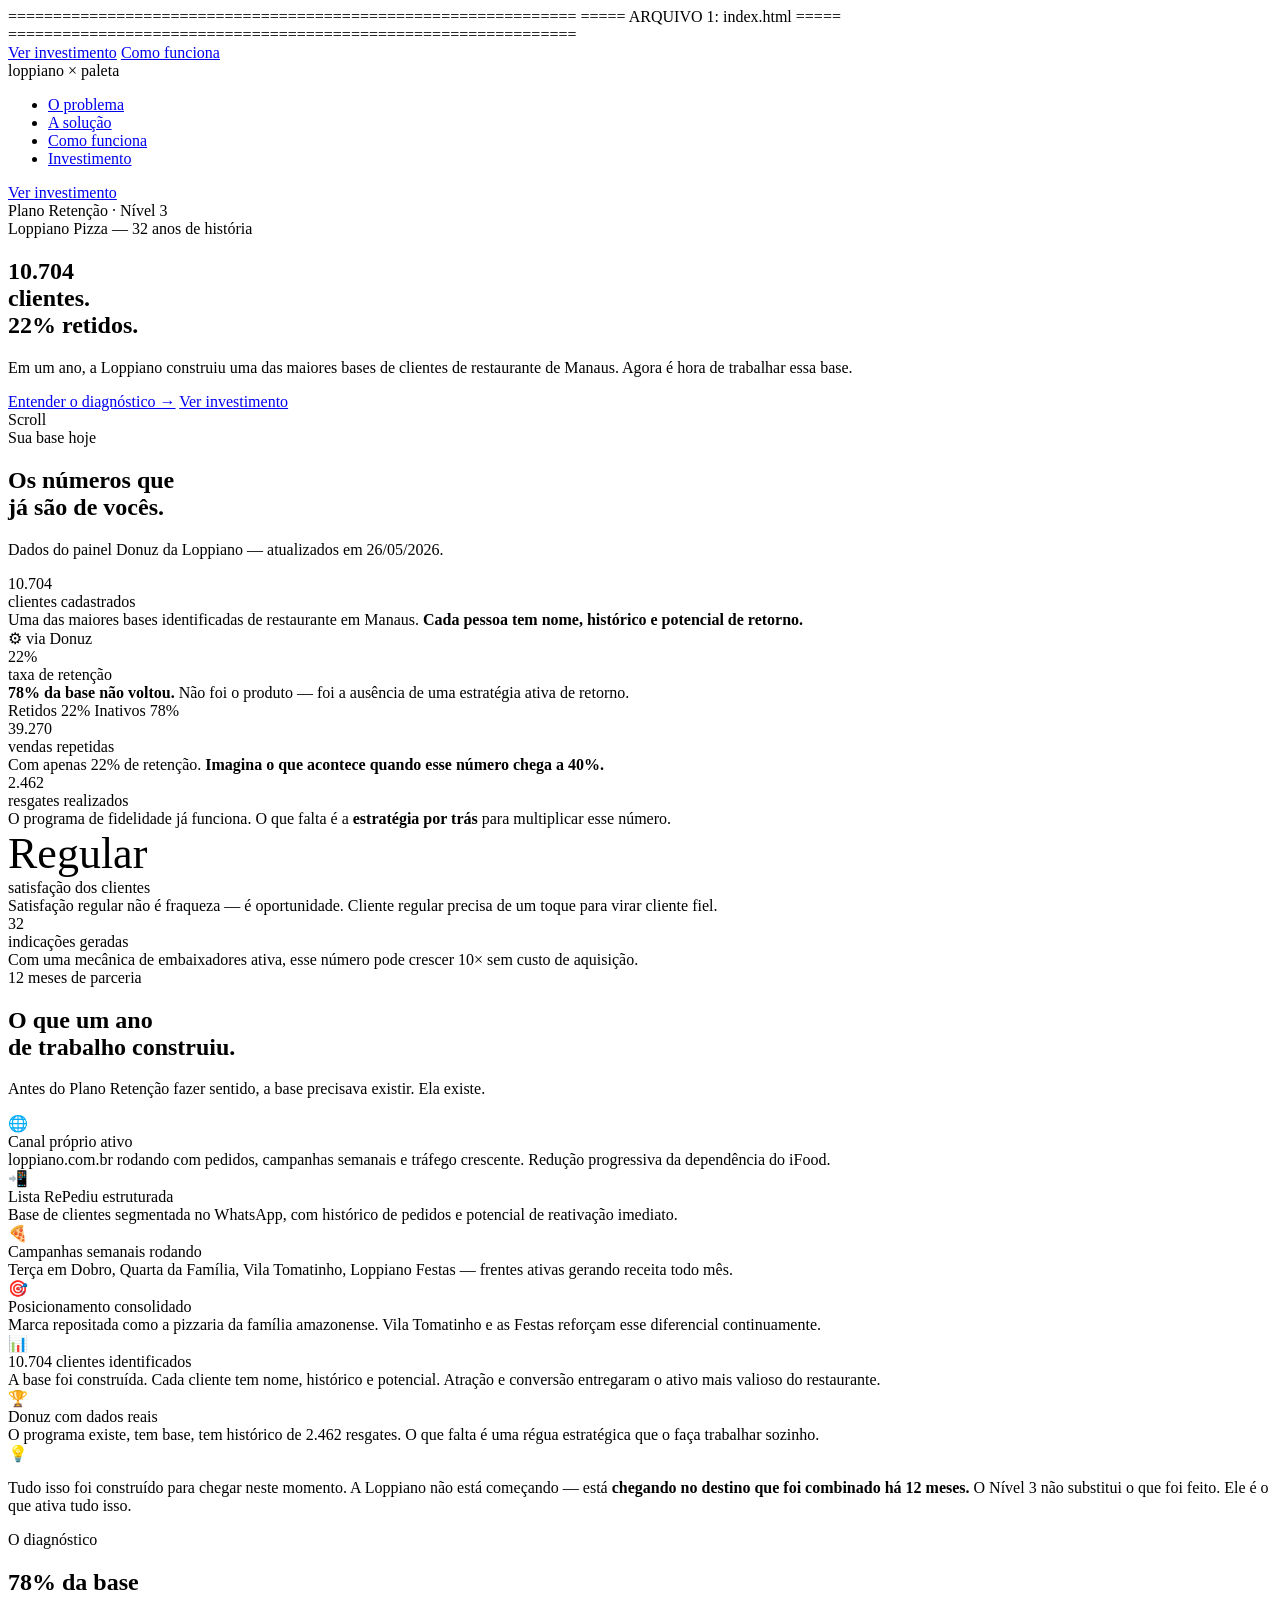
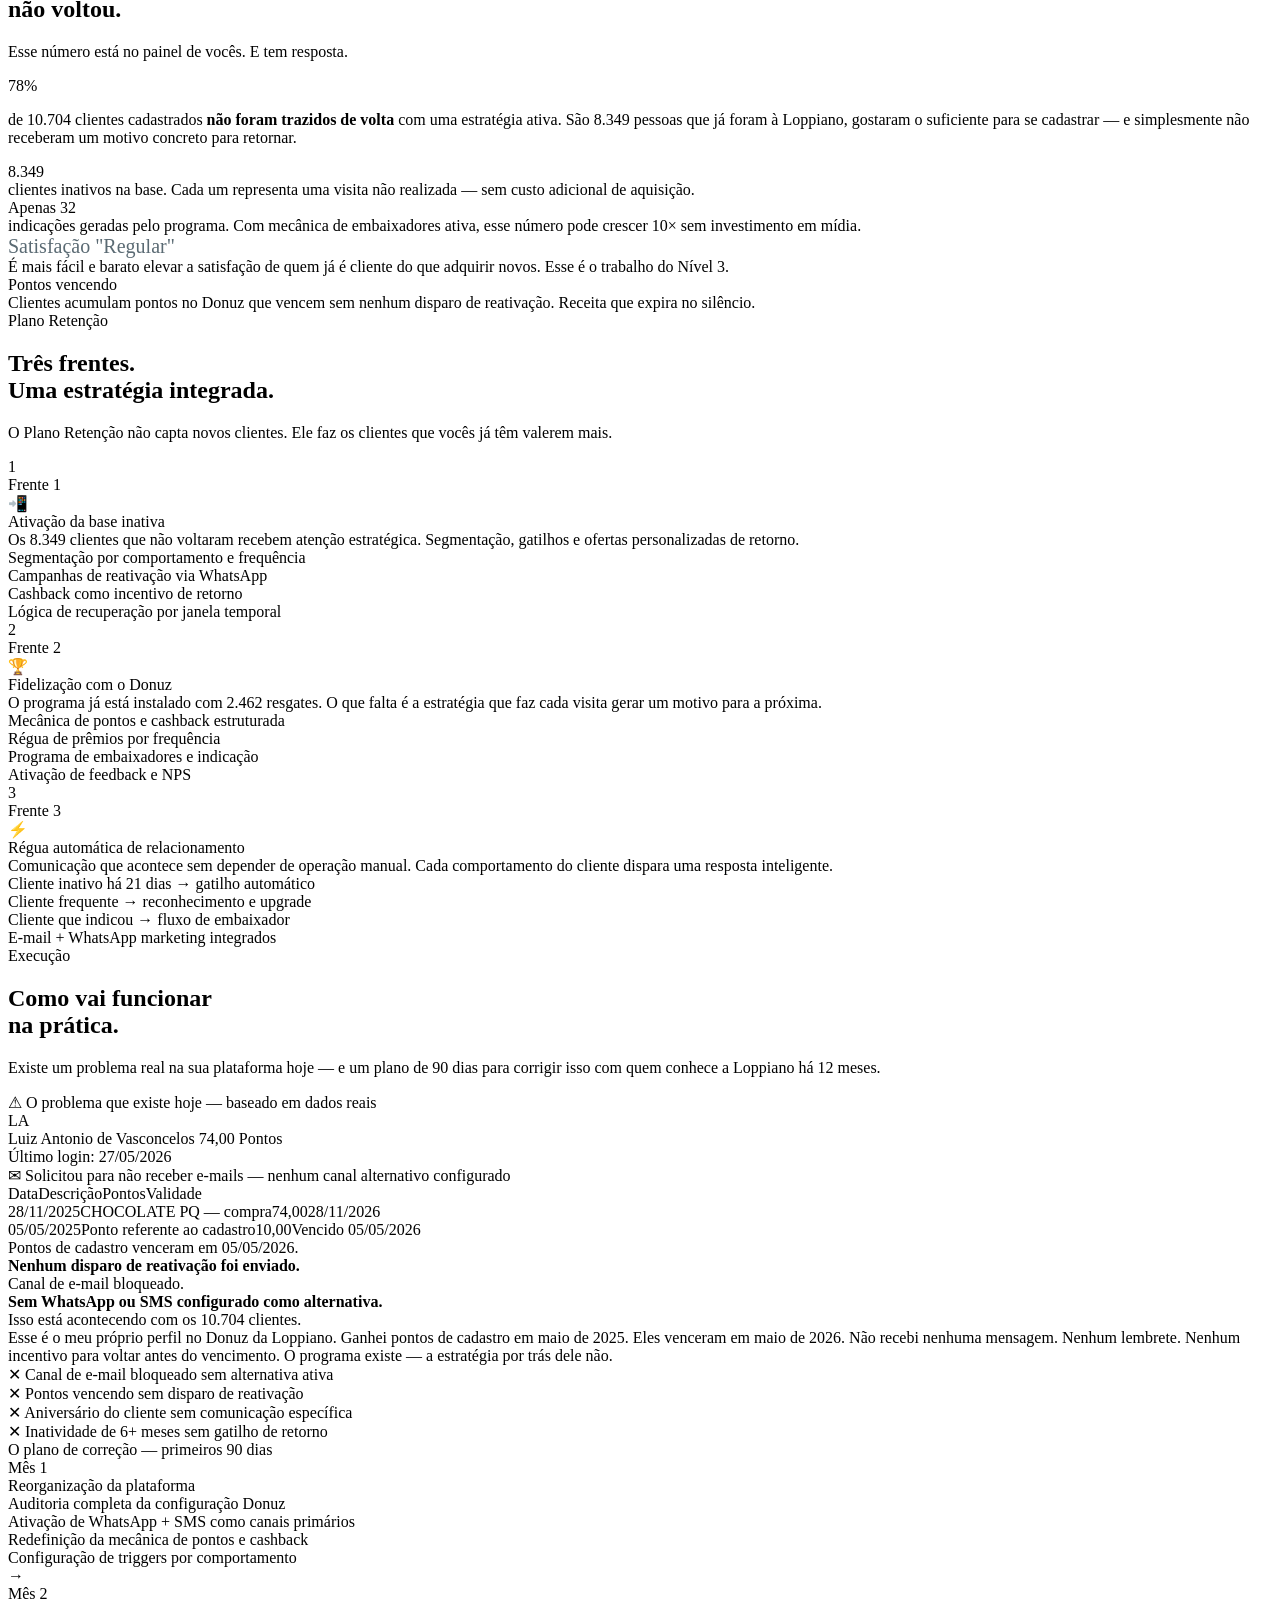
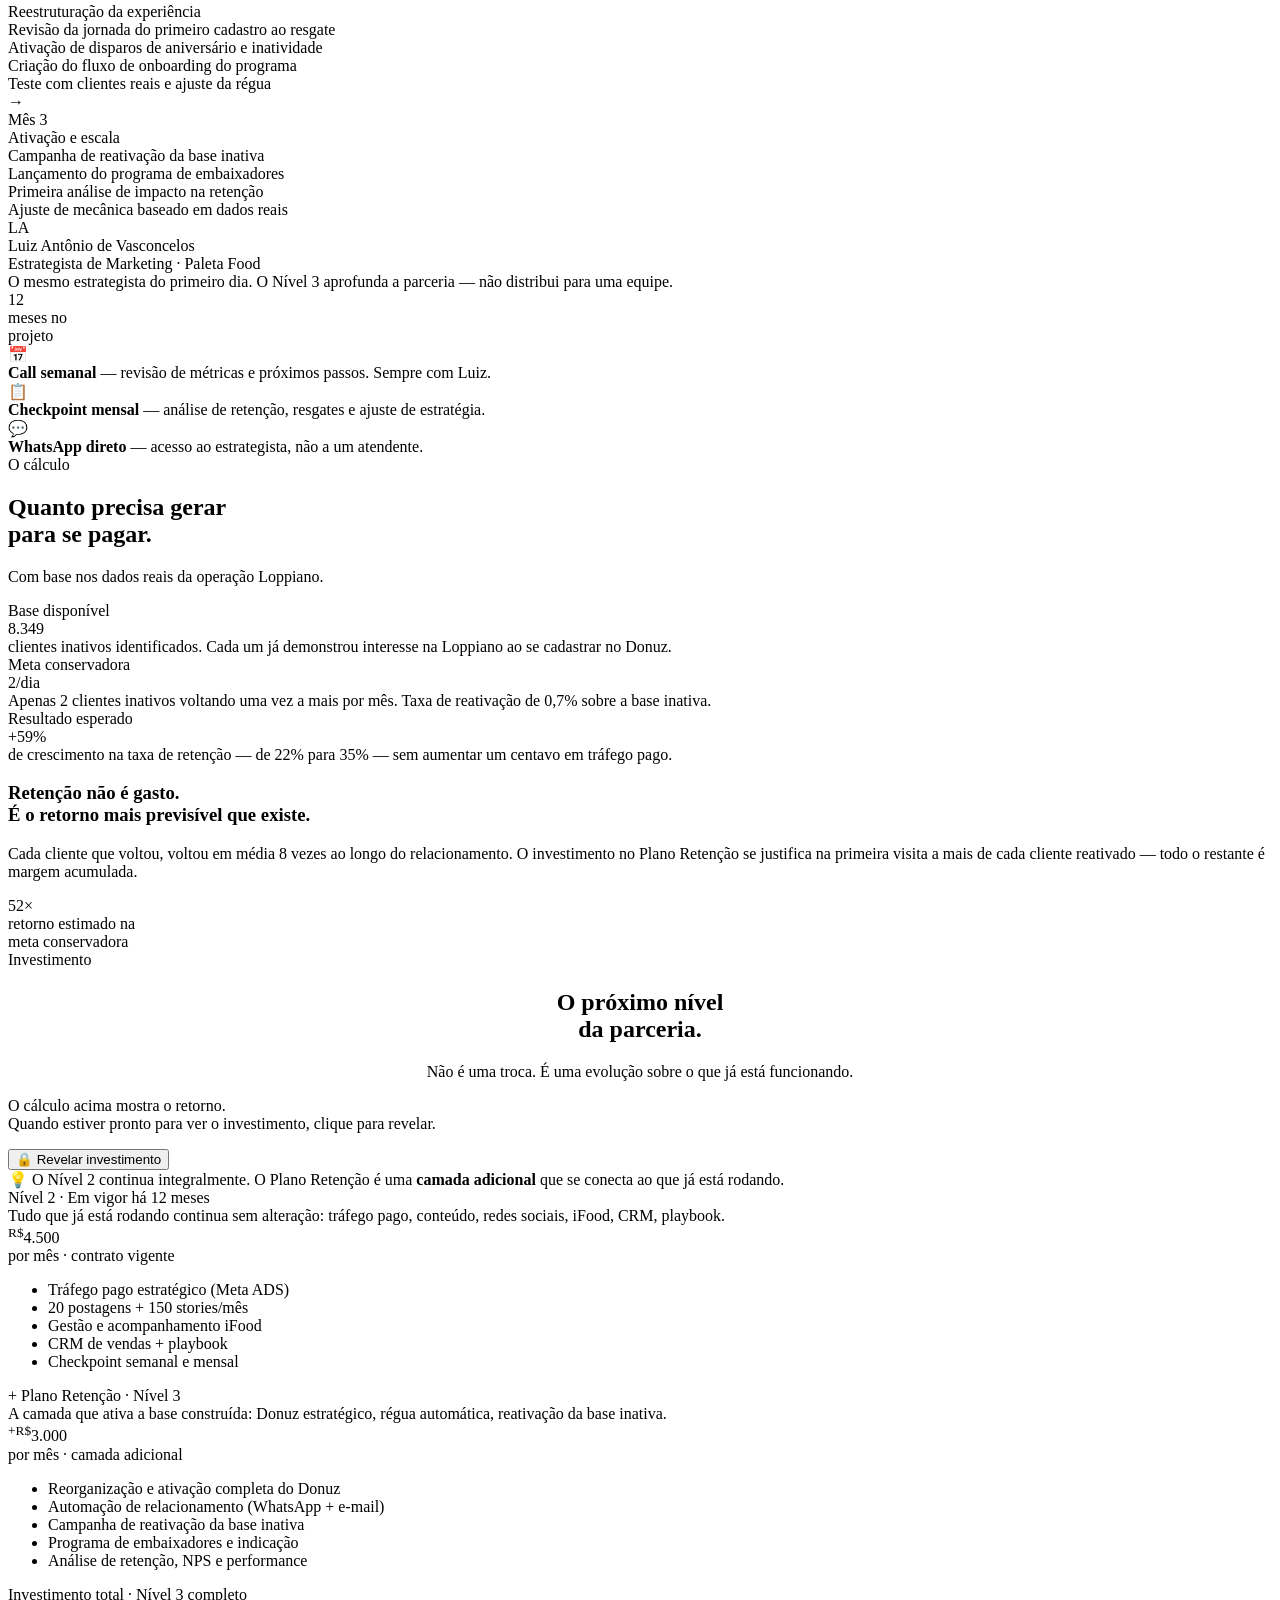
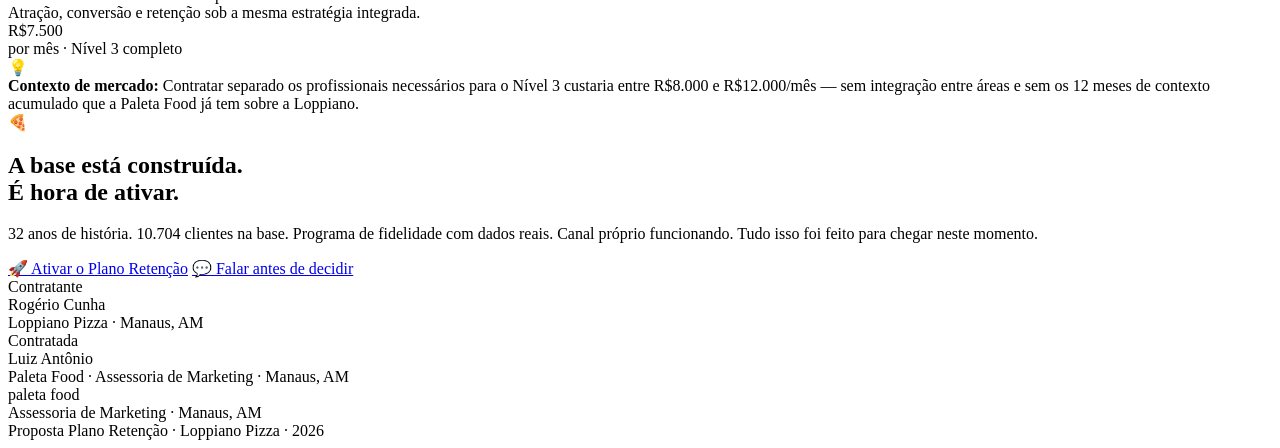
==== commit ac65a93d: "Update index.html" ====
--- a/index.html
+++ b/index.html
@@ -1,895 +1,558 @@
+===============================================================
+===== ARQUIVO 1: index.html =====
+===============================================================
+ 
 <!DOCTYPE html>
 <html lang="pt-BR">
 <head>
-<meta charset="UTF-8">
-<meta name="viewport" content="width=device-width, initial-scale=1.0">
-<title>Plano Retenção | Loppiano Pizza × Paleta Food</title>
-<link rel="preconnect" href="https://fonts.googleapis.com">
-<link href="https://fonts.googleapis.com/css2?family=Fraunces:ital,wght@0,300;0,400;0,700;0,900;1,300;1,700&family=DM+Sans:wght@300;400;500;600&display=swap" rel="stylesheet">
-<style>
-:root {
-  --teal:#0B5673; --teal-light:#1a7a9e;
-  --red:#8B1A1A; --red-light:#b02020;
-  --gold:#C9922A; --gold-light:#e8b84b;
-  --bg:#070b0e; --bg2:#0d1419; --bg3:#111c23;
-  --text:#e8e2d9; --text-muted:#8a9ba8;
-  --border:rgba(11,86,115,0.25);
-}
-*,*::before,*::after{margin:0;padding:0;box-sizing:border-box;}
-html{scroll-behavior:smooth;}
-body{background:var(--bg);color:var(--text);font-family:'DM Sans',sans-serif;font-weight:300;overflow-x:hidden;cursor:none;}
-
-/* ── CURSOR ── */
-.cursor{width:12px;height:12px;background:var(--gold);border-radius:50%;position:fixed;top:0;left:0;pointer-events:none;z-index:9999;transform:translate(-50%,-50%);mix-blend-mode:difference;transition:transform .15s ease;}
-.cursor-ring{width:36px;height:36px;border:1px solid rgba(201,146,42,.5);border-radius:50%;position:fixed;top:0;left:0;pointer-events:none;z-index:9998;transform:translate(-50%,-50%);transition:left .18s ease-out,top .18s ease-out;}
-body:has(a:hover) .cursor{transform:translate(-50%,-50%) scale(2);}
-
-/* ── NOISE ── */
-body::before{content:'';position:fixed;inset:0;background-image:url("data:image/svg+xml,%3Csvg viewBox='0 0 256 256' xmlns='http://www.w3.org/2000/svg'%3E%3Cfilter id='n'%3E%3CfeTurbulence type='fractalNoise' baseFrequency='0.9' numOctaves='4' stitchTiles='stitch'/%3E%3C/filter%3E%3Crect width='100%25' height='100%25' filter='url(%23n)' opacity='1'/%3E%3C/svg%3E");opacity:.025;pointer-events:none;z-index:1000;}
-
-/* ── FLOATING PARTICLES ── */
-.particles{position:fixed;inset:0;pointer-events:none;z-index:0;overflow:hidden;}
-.particle{position:absolute;width:2px;height:2px;background:rgba(201,146,42,.3);border-radius:50%;animation:particleDrift linear infinite;}
-@keyframes particleDrift{0%{transform:translateY(100vh) translateX(0) scale(0);opacity:0;}10%{opacity:1;}90%{opacity:.5;}100%{transform:translateY(-10vh) translateX(var(--drift)) scale(1.5);opacity:0;}}
-
-/* ── ICON ANIMATIONS ── */
-@keyframes iconFloat{0%,100%{transform:translateY(0);}50%{transform:translateY(-10px);}}
-@keyframes iconBounce{0%,100%{transform:translateY(0) scale(1);}40%{transform:translateY(-10px) scale(1.2);}60%{transform:translateY(-5px) scale(1.1);}}
-@keyframes iconWiggle{0%,100%{transform:rotate(0deg);}20%{transform:rotate(-15deg);}40%{transform:rotate(12deg);}60%{transform:rotate(-8deg);}80%{transform:rotate(5deg);}}
-@keyframes iconPulse{0%,100%{transform:scale(1);filter:drop-shadow(0 0 0 rgba(201,146,42,0));}50%{transform:scale(1.25);filter:drop-shadow(0 0 12px rgba(201,146,42,.6));}}
-@keyframes iconSpin{from{transform:rotate(0deg);}to{transform:rotate(360deg);}}
-@keyframes iconGlow{0%,100%{filter:drop-shadow(0 0 4px rgba(201,146,42,.3));}50%{filter:drop-shadow(0 0 16px rgba(201,146,42,.8));}}
-.anim-float{animation:iconFloat 3s ease-in-out infinite;}
-.anim-bounce{animation:iconBounce 2.5s ease-in-out infinite;}
-.anim-wiggle{animation:iconWiggle 3s ease-in-out infinite;}
-.anim-pulse{animation:iconPulse 2s ease-in-out infinite;}
-.anim-spin{animation:iconSpin 8s linear infinite;display:inline-block;}
-.anim-glow{animation:iconGlow 2s ease-in-out infinite;}
-
-/* ── NAV ── */
-nav{position:fixed;top:0;left:0;right:0;z-index:100;padding:20px 40px;display:flex;align-items:center;justify-content:space-between;background:linear-gradient(to bottom,rgba(7,11,14,.95),transparent);backdrop-filter:blur(8px);}
-.nav-logo{font-family:'Fraunces',serif;font-size:18px;font-weight:700;letter-spacing:-.02em;}
-.nav-logo span{color:var(--red-light);}
-.nav-links{display:flex;gap:32px;list-style:none;}
-.nav-links a{font-size:11px;letter-spacing:.15em;text-transform:uppercase;color:var(--text-muted);text-decoration:none;cursor:none;transition:color .3s;}
-.nav-links a:hover{color:var(--gold);}
-.nav-cta{background:var(--gold);color:var(--bg);font-family:'DM Sans',sans-serif;font-size:11px;font-weight:600;letter-spacing:.12em;text-transform:uppercase;text-decoration:none;padding:10px 20px;border-radius:4px;cursor:none;transition:background .3s,transform .2s;}
-.nav-cta:hover{background:var(--gold-light);transform:translateY(-1px);}
-
-/* ── HERO ── */
-#hero{min-height:100vh;display:flex;flex-direction:column;align-items:center;justify-content:center;position:relative;overflow:hidden;text-align:center;padding:60px 24px;}
-.hero-bg{position:absolute;inset:0;background:radial-gradient(ellipse 80% 60% at 20% 50%,rgba(11,86,115,.18) 0%,transparent 70%),radial-gradient(ellipse 60% 80% at 80% 30%,rgba(139,26,26,.12) 0%,transparent 70%),radial-gradient(ellipse 40% 40% at 50% 90%,rgba(201,146,42,.06) 0%,transparent 60%);}
-.hero-line{position:absolute;top:0;left:50%;width:1px;height:100%;background:linear-gradient(to bottom,transparent,rgba(201,146,42,.2) 40%,transparent);animation:lineDown 2s ease forwards;transform-origin:top;}
-@keyframes lineDown{from{transform:scaleY(0);}to{transform:scaleY(1);}}
-
-/* Animated border accent on hero */
-.hero-accent-line{position:absolute;bottom:0;left:0;width:100%;height:2px;background:linear-gradient(to right,transparent,var(--teal-light),var(--gold),var(--red-light),transparent);background-size:200% 100%;animation:gradientShift 4s linear infinite;}
-@keyframes gradientShift{0%{background-position:0% 50%;}100%{background-position:200% 50%;}}
-
-.hero-badge{display:inline-flex;align-items:center;gap:8px;background:rgba(201,146,42,.1);border:1px solid rgba(201,146,42,.3);border-radius:100px;padding:6px 18px;font-size:11px;letter-spacing:.2em;text-transform:uppercase;color:var(--gold);margin-bottom:48px;opacity:0;animation:fadeUp .8s .3s ease forwards;}
-.hero-badge::before{content:'';width:6px;height:6px;background:var(--gold);border-radius:50%;animation:pulse 2s infinite;}
-@keyframes pulse{0%,100%{opacity:1;transform:scale(1);}50%{opacity:.5;transform:scale(.7);}}
-.hero-eyebrow{font-family:'Fraunces',serif;font-size:clamp(11px,1.5vw,14px);font-weight:300;letter-spacing:.3em;color:var(--text-muted);margin-bottom:20px;opacity:0;animation:fadeUp .8s .5s ease forwards;text-transform:uppercase;}
-.hero-title{font-family:'Fraunces',serif;font-size:clamp(48px,9vw,108px);font-weight:900;line-height:.92;letter-spacing:-.03em;margin-bottom:32px;opacity:0;animation:fadeUp 1s .7s ease forwards;}
-.hero-title .accent-teal{color:var(--teal-light);}
-.hero-title .accent-red{color:var(--red-light);}
-.hero-title .accent-gold{color:var(--gold);}
-.hero-sub{font-size:clamp(14px,2vw,18px);color:var(--text-muted);font-weight:300;max-width:560px;line-height:1.7;margin-bottom:60px;opacity:0;animation:fadeUp .8s 1s ease forwards;}
-.hero-cta{display:flex;gap:16px;flex-wrap:wrap;justify-content:center;opacity:0;animation:fadeUp .8s 1.2s ease forwards;}
-.btn-primary{background:var(--gold);color:#070b0e;border:none;padding:16px 36px;font-family:'DM Sans',sans-serif;font-size:13px;font-weight:600;letter-spacing:.1em;text-transform:uppercase;text-decoration:none;border-radius:4px;cursor:none;transition:background .3s,transform .2s,box-shadow .3s;display:inline-block;}
-.btn-primary:hover{background:var(--gold-light);transform:translateY(-2px);box-shadow:0 8px 32px rgba(201,146,42,.3);}
-.btn-ghost{background:transparent;color:var(--text);border:1px solid rgba(232,226,217,.2);padding:16px 36px;font-family:'DM Sans',sans-serif;font-size:13px;font-weight:400;letter-spacing:.1em;text-transform:uppercase;text-decoration:none;border-radius:4px;cursor:none;transition:border-color .3s,color .3s,transform .2s;display:inline-block;}
-.btn-ghost:hover{border-color:var(--gold);color:var(--gold);transform:translateY(-2px);}
-.hero-scroll{position:absolute;bottom:40px;left:50%;transform:translateX(-50%);display:flex;flex-direction:column;align-items:center;gap:8px;opacity:0;animation:fadeUp .8s 1.8s ease forwards;}
-.hero-scroll span{font-size:10px;letter-spacing:.2em;text-transform:uppercase;color:var(--text-muted);}
-.scroll-line{width:1px;height:50px;background:linear-gradient(to bottom,var(--gold),transparent);animation:scrollAnim 1.5s infinite;}
-@keyframes scrollAnim{0%{transform:scaleY(0);transform-origin:top;}50%{transform:scaleY(1);transform-origin:top;}51%{transform:scaleY(1);transform-origin:bottom;}100%{transform:scaleY(0);transform-origin:bottom;}}
-@keyframes fadeUp{from{opacity:0;transform:translateY(30px);}to{opacity:1;transform:translateY(0);}}
-
-/* ── DIVIDER ── */
-.divider{width:100%;height:1px;background:var(--border);}
-
-/* ── SECTION BASE ── */
-.section-label{font-size:10px;letter-spacing:.35em;text-transform:uppercase;color:var(--gold);margin-bottom:16px;display:flex;align-items:center;gap:12px;}
-.section-label::before{content:'';width:32px;height:1px;background:var(--gold);}
-.section-title{font-family:'Fraunces',serif;font-size:clamp(32px,5vw,60px);font-weight:700;line-height:1.1;letter-spacing:-.02em;margin-bottom:24px;}
-.section-desc{font-size:16px;color:var(--text-muted);max-width:600px;line-height:1.8;font-weight:300;}
-
-/* ── SCROLL REVEAL ── */
-.reveal{opacity:0;transform:translateY(40px);transition:opacity .8s ease,transform .8s ease;}
-.reveal.visible{opacity:1;transform:translateY(0);}
-.reveal-delay-1{transition-delay:.1s;}
-.reveal-delay-2{transition-delay:.2s;}
-.reveal-delay-3{transition-delay:.3s;}
-.reveal-delay-4{transition-delay:.4s;}
-.reveal-delay-5{transition-delay:.5s;}
-.reveal-left{opacity:0;transform:translateX(-40px);transition:opacity .8s ease,transform .8s ease;}
-.reveal-left.visible{opacity:1;transform:translateX(0);}
-.reveal-right{opacity:0;transform:translateX(40px);transition:opacity .8s ease,transform .8s ease;}
-.reveal-right.visible{opacity:1;transform:translateX(0);}
-.reveal-scale{opacity:0;transform:scale(.9);transition:opacity .8s ease,transform .8s ease;}
-.reveal-scale.visible{opacity:1;transform:scale(1);}
-
-/* ── NÚMEROS ── */
-#numeros{max-width:1200px;margin:0 auto;padding:120px 24px;}
-.numeros-header{margin-bottom:72px;}
-.numeros-top-grid{display:grid;grid-template-columns:1fr 1fr 1fr;gap:2px;background:var(--border);margin-bottom:2px;}
-.numeros-bottom-grid{display:grid;grid-template-columns:1fr 1fr 1fr;gap:2px;background:var(--border);}
-.num-block{background:var(--bg2);padding:40px 36px;position:relative;overflow:hidden;transition:background .3s,transform .4s;cursor:none;}
-.num-block:hover{background:var(--bg3);transform:translateY(-2px);}
-.num-block::after{content:'';position:absolute;bottom:0;left:0;width:100%;height:2px;transform:scaleX(0);transform-origin:left;transition:transform .5s ease;}
-.num-block:hover::after{transform:scaleX(1);}
-.nb-teal::after{background:var(--teal-light);}
-.nb-gold::after{background:var(--gold);}
-.nb-red::after{background:var(--red-light);}
-.num-val{font-family:'Fraunces',serif;font-size:clamp(44px,5.5vw,72px);font-weight:900;line-height:1;margin-bottom:8px;}
-.nb-teal .num-val{color:var(--teal-light);}
-.nb-gold .num-val{color:var(--gold);}
-.nb-red .num-val{color:var(--red-light);}
-.num-unit{font-size:12px;letter-spacing:.15em;color:var(--text-muted);text-transform:uppercase;font-weight:500;margin-bottom:12px;}
-.num-label{font-size:14px;color:var(--text-muted);line-height:1.7;font-weight:300;}
-.num-label strong{color:var(--text);font-weight:500;}
-.donuz-badge{display:inline-flex;align-items:center;gap:8px;background:rgba(11,86,115,.12);border:1px solid rgba(11,86,115,.3);border-radius:3px;padding:5px 14px;font-size:10px;letter-spacing:.15em;color:var(--teal-light);text-transform:uppercase;margin-top:16px;}
-/* Animated bar under 22% block */
-.retention-bar-wrap{margin-top:20px;}
-.retention-bar-label{display:flex;justify-content:space-between;margin-bottom:8px;font-size:11px;color:var(--text-muted);letter-spacing:.05em;}
-.retention-bar{height:4px;background:rgba(232,226,217,.08);border-radius:2px;overflow:hidden;}
-.retention-fill{height:100%;width:0%;background:var(--red-light);border-radius:2px;transition:width 1.6s cubic-bezier(.16,1,.3,1);}
-.retention-fill.active{width:22%;}
-.inactive-fill{height:100%;width:0%;background:rgba(139,26,26,.3);border-radius:2px;position:relative;margin-top:4px;transition:width 1.6s .2s cubic-bezier(.16,1,.3,1);}
-.inactive-fill.active{width:78%;}
-
-/* ── CONQUISTAS ── */
-#conquistas{max-width:1200px;margin:0 auto;padding:120px 24px;}
-.conquistas-grid{display:grid;grid-template-columns:repeat(3,1fr);gap:2px;background:var(--border);margin-top:64px;}
-.conquista-card{background:var(--bg2);padding:40px 32px;position:relative;overflow:hidden;cursor:none;transition:background .4s,transform .3s;}
-.conquista-card:hover{background:var(--bg3);transform:translateY(-3px);}
-.conquista-card::before{content:'';position:absolute;top:0;left:0;width:100%;height:3px;background:var(--teal-light);transform:scaleX(0);transform-origin:left;transition:transform .5s ease;}
-.conquista-card:hover::before{transform:scaleX(1);}
-.conquista-card.revealed::before{transform:scaleX(1);}
-.cq-icon{font-size:32px;margin-bottom:20px;display:block;}
-.cq-title{font-family:'Fraunces',serif;font-size:20px;font-weight:700;margin-bottom:12px;line-height:1.2;}
-.cq-desc{font-size:13px;color:var(--text-muted);line-height:1.8;font-weight:300;}
-
-/* ── PROBLEMA ── */
-#problema{max-width:1200px;margin:0 auto;padding:120px 24px;}
-.problema-layout{display:grid;grid-template-columns:1fr 1fr;gap:2px;background:var(--border);margin-top:64px;}
-.prob-left{background:var(--bg2);padding:56px 48px;position:relative;overflow:hidden;}
-/* Animated 78 pulse */
-.prob-big{font-family:'Fraunces',serif;font-size:clamp(96px,14vw,180px);font-weight:900;line-height:.85;letter-spacing:-.04em;color:var(--red-light);position:relative;display:inline-block;}
-.prob-big::after{content:'%';font-size:.4em;vertical-align:super;color:var(--red-light);opacity:.7;}
-@keyframes numberGlow{0%,100%{text-shadow:none;}50%{text-shadow:0 0 60px rgba(176,32,32,.5);}}
-.prob-big.glow-active{animation:numberGlow 3s ease-in-out infinite;}
-.prob-big-label{font-size:14px;color:var(--text-muted);letter-spacing:.05em;margin-top:20px;line-height:1.7;font-weight:300;max-width:380px;}
-.prob-big-label strong{color:var(--text);font-weight:500;}
-.prob-right{background:var(--bg3);padding:56px 48px;display:flex;flex-direction:column;gap:20px;}
-.prob-stat{background:var(--bg2);border-left:3px solid var(--border);padding:24px 28px;transition:border-color .3s,background .3s;}
-.prob-stat:hover{border-left-color:var(--gold);background:rgba(201,146,42,.03);}
-.prob-stat.highlight{border-left-color:var(--gold);background:rgba(201,146,42,.05);}
-.prob-stat .val{font-family:'Fraunces',serif;font-size:32px;font-weight:900;color:var(--gold);line-height:1;margin-bottom:4px;}
-.prob-stat .desc{font-size:13px;color:var(--text-muted);line-height:1.6;font-weight:300;}
-
-/* ── SOLUÇÃO ── */
-#solucao{max-width:1200px;margin:0 auto;padding:120px 24px;}
-.frentes-grid{display:grid;grid-template-columns:repeat(3,1fr);gap:2px;background:var(--border);margin-top:64px;}
-.frente-card{background:var(--bg2);padding:48px 36px;position:relative;overflow:hidden;cursor:none;transition:background .4s,transform .3s;}
-.frente-card:hover{background:var(--bg3);transform:translateY(-4px);}
-.frente-card::before{content:'';position:absolute;top:0;left:0;width:100%;height:3px;}
-.fr-1::before{background:var(--teal-light);}
-.fr-2::before{background:var(--gold);}
-.fr-3::before{background:var(--red-light);}
-/* Animated glow on hover */
-.fr-1:hover{box-shadow:0 -4px 32px rgba(11,86,115,.15);}
-.fr-2:hover{box-shadow:0 -4px 32px rgba(201,146,42,.12);}
-.fr-3:hover{box-shadow:0 -4px 32px rgba(176,32,32,.12);}
-.frente-num{font-family:'Fraunces',serif;font-size:72px;font-weight:900;line-height:1;opacity:.06;position:absolute;top:16px;right:20px;}
-.frente-tag{font-size:10px;letter-spacing:.25em;text-transform:uppercase;font-weight:500;margin-bottom:12px;}
-.fr-1 .frente-tag{color:var(--teal-light);}
-.fr-2 .frente-tag{color:var(--gold);}
-.fr-3 .frente-tag{color:var(--red-light);}
-.frente-icon-wrap{width:56px;height:56px;border-radius:12px;display:flex;align-items:center;justify-content:center;font-size:26px;margin-bottom:24px;position:relative;}
-.fr-1 .frente-icon-wrap{background:rgba(11,86,115,.15);border:1px solid rgba(11,86,115,.3);}
-.fr-2 .frente-icon-wrap{background:rgba(201,146,42,.1);border:1px solid rgba(201,146,42,.2);}
-.fr-3 .frente-icon-wrap{background:rgba(176,32,32,.1);border:1px solid rgba(176,32,32,.2);}
-/* Icon wrap glow pulse */
-@keyframes wrapGlow1{0%,100%{box-shadow:0 0 0 rgba(11,86,115,0);}50%{box-shadow:0 0 20px rgba(11,86,115,.4);}}
-@keyframes wrapGlow2{0%,100%{box-shadow:0 0 0 rgba(201,146,42,0);}50%{box-shadow:0 0 20px rgba(201,146,42,.3);}}
-@keyframes wrapGlow3{0%,100%{box-shadow:0 0 0 rgba(176,32,32,0);}50%{box-shadow:0 0 20px rgba(176,32,32,.3);}}
-.fr-1 .frente-icon-wrap{animation:wrapGlow1 3s ease-in-out infinite;}
-.fr-2 .frente-icon-wrap{animation:wrapGlow2 3s ease-in-out infinite 1s;}
-.fr-3 .frente-icon-wrap{animation:wrapGlow3 3s ease-in-out infinite 2s;}
-.frente-name{font-family:'Fraunces',serif;font-size:24px;font-weight:700;margin-bottom:16px;line-height:1.2;}
-.frente-desc{font-size:14px;color:var(--text-muted);line-height:1.8;font-weight:300;margin-bottom:24px;}
-.frente-items{display:flex;flex-direction:column;gap:10px;}
-.frente-item{font-size:12px;color:var(--text-muted);padding-left:16px;position:relative;line-height:1.5;transition:color .3s;}
-.frente-item::before{content:'→';position:absolute;left:0;font-family:'Fraunces',serif;font-size:11px;}
-.fr-1 .frente-item::before{color:var(--teal-light);}
-.fr-2 .frente-item::before{color:var(--gold);}
-.fr-3 .frente-item::before{color:var(--red-light);}
-.frente-card:hover .frente-item{color:var(--text-muted);}
-
-/* ── DONUZ ── */
-#donuz{max-width:1200px;margin:0 auto;padding:120px 24px;}
-.donuz-layout{display:grid;grid-template-columns:1fr 1fr;gap:2px;background:var(--border);margin-top:64px;}
-.donuz-stats-panel{background:var(--bg2);padding:56px 48px;}
-.donuz-narrative{background:var(--bg3);padding:56px 48px;display:flex;flex-direction:column;justify-content:center;gap:28px;}
-.donuz-stats-grid{display:grid;grid-template-columns:1fr 1fr;gap:2px;background:var(--border);}
-.ds-item{background:var(--bg3);padding:28px 24px;transition:background .3s;}
-.ds-item:hover{background:rgba(201,146,42,.05);}
-.ds-val{font-family:'Fraunces',serif;font-size:32px;font-weight:900;color:var(--gold);line-height:1;margin-bottom:4px;}
-.ds-label{font-size:11px;color:var(--text-muted);letter-spacing:.08em;text-transform:uppercase;}
-.donuz-source{font-size:11px;color:var(--text-muted);margin-top:16px;opacity:.6;}
-.donuz-insight{background:rgba(139,26,26,.08);border:1px solid rgba(139,26,26,.2);border-left:3px solid var(--red-light);padding:24px 28px;}
-.donuz-insight .insight-title{font-family:'Fraunces',serif;font-size:18px;font-weight:700;margin-bottom:10px;}
-.donuz-insight .insight-desc{font-size:13px;color:var(--text-muted);line-height:1.7;font-weight:300;}
-.donuz-potential{background:rgba(201,146,42,.06);border:1px solid rgba(201,146,42,.2);border-left:3px solid var(--gold);padding:24px 28px;}
-.donuz-potential .pot-title{font-size:11px;letter-spacing:.2em;text-transform:uppercase;color:var(--gold);margin-bottom:12px;}
-.donuz-potential .pot-desc{font-size:14px;color:var(--text);line-height:1.7;font-weight:300;}
-
-/* ── ROI ── */
-#roi{background:var(--bg2);border-top:1px solid var(--border);border-bottom:1px solid var(--border);}
-.roi-inner{max-width:1200px;margin:0 auto;padding:80px 24px;}
-.roi-grid{display:grid;grid-template-columns:1fr 1fr 1fr;gap:2px;background:var(--border);margin-top:48px;}
-.roi-card{background:var(--bg);padding:40px 36px;cursor:none;transition:background .3s,transform .3s;position:relative;overflow:hidden;}
-.roi-card::after{content:'';position:absolute;bottom:0;left:0;width:100%;height:2px;background:var(--gold);transform:scaleX(0);transform-origin:left;transition:transform .4s ease;}
-.roi-card:hover{background:var(--bg3);transform:translateY(-3px);}
-.roi-card:hover::after{transform:scaleX(1);}
-.roi-step{font-size:10px;letter-spacing:.25em;text-transform:uppercase;color:var(--gold);margin-bottom:16px;}
-.roi-val{font-family:'Fraunces',serif;font-size:48px;font-weight:900;color:var(--text);line-height:1;margin-bottom:8px;}
-.roi-label{font-size:13px;color:var(--text-muted);line-height:1.6;font-weight:300;}
-/* Animated connector between ROI cards */
-.roi-connector{display:flex;align-items:center;justify-content:center;background:var(--border);padding:20px;}
-.roi-connector-symbol{font-family:'Fraunces',serif;font-size:24px;color:var(--gold);animation:iconPulse 2s ease-in-out infinite;}
-.roi-result{background:rgba(201,146,42,.08);border:1px solid rgba(201,146,42,.3);padding:40px;margin-top:2px;display:flex;align-items:center;justify-content:space-between;gap:40px;transition:background .3s;}
-.roi-result:hover{background:rgba(201,146,42,.12);}
-.roi-result-text h3{font-family:'Fraunces',serif;font-size:22px;font-weight:700;margin-bottom:8px;}
-.roi-result-text p{font-size:14px;color:var(--text-muted);line-height:1.7;max-width:480px;font-weight:300;}
-.roi-result-val{text-align:right;flex-shrink:0;}
-.roi-multiplier{font-family:'Fraunces',serif;font-size:80px;font-weight:900;color:var(--gold);line-height:1;animation:numberGlow 3s ease-in-out infinite;}
-.roi-result-val .small{font-size:12px;color:var(--text-muted);margin-top:4px;}
-
-/* ── INVESTIMENTO ── */
-#investimento{max-width:1200px;margin:0 auto;padding:120px 24px;}
-.inv-header{text-align:center;margin-bottom:80px;}
-.inv-header .section-label{justify-content:center;}
-.inv-header .section-label::before{display:none;}
-.reveal-gate{text-align:center;margin-bottom:60px;}
-.reveal-gate p{font-size:14px;color:var(--text-muted);margin-bottom:24px;line-height:1.8;max-width:480px;margin-left:auto;margin-right:auto;}
-.btn-reveal{background:transparent;border:1px solid var(--gold);color:var(--gold);padding:18px 48px;font-family:'DM Sans',sans-serif;font-size:12px;font-weight:600;letter-spacing:.2em;text-transform:uppercase;cursor:none;border-radius:4px;transition:background .3s,color .3s,box-shadow .3s;display:inline-flex;align-items:center;gap:12px;}
-.btn-reveal:hover{background:var(--gold);color:var(--bg);box-shadow:0 8px 40px rgba(201,146,42,.3);}
-.btn-reveal .lock-icon{font-size:16px;transition:transform .3s;}
-.btn-reveal.unlocked .lock-icon{transform:rotate(-20deg);}
-/* Breathing ring around reveal button */
-.reveal-gate-wrap{position:relative;display:inline-block;}
-.reveal-ring{position:absolute;inset:-12px;border-radius:8px;border:1px solid rgba(201,146,42,.2);animation:revealRing 2s ease-in-out infinite;pointer-events:none;}
-@keyframes revealRing{0%,100%{transform:scale(1);opacity:.3;}50%{transform:scale(1.05);opacity:.8;}}
-.pricing-wrapper{max-height:0;overflow:hidden;transition:max-height 1.2s cubic-bezier(.16,1,.3,1),opacity .8s ease;opacity:0;}
-.pricing-wrapper.visible{max-height:2400px;opacity:1;}
-.pricing-breakdown{display:grid;grid-template-columns:1fr 1fr;gap:2px;background:var(--border);margin-bottom:2px;}
-.pb-item{background:var(--bg2);padding:48px 40px;}
-.pb-item.total{background:var(--bg3);position:relative;overflow:hidden;}
-.pb-item.total::before{content:'';position:absolute;top:0;left:0;width:100%;height:3px;background:linear-gradient(to right,var(--teal-light),var(--gold));background-size:200% 100%;animation:gradientShift 3s linear infinite;}
-.pb-label{font-size:10px;letter-spacing:.25em;text-transform:uppercase;color:var(--text-muted);margin-bottom:8px;}
-.pb-label.gold{color:var(--gold);}
-.pb-desc{font-size:13px;color:var(--text-muted);margin-bottom:24px;line-height:1.6;font-weight:300;}
-.pb-value{font-family:'Fraunces',serif;font-size:52px;font-weight:900;line-height:1;color:var(--text);display:flex;align-items:flex-start;gap:4px;}
-.pb-value sup{font-size:20px;font-weight:300;margin-top:10px;}
-.pb-value.highlight{color:var(--gold);}
-.pb-per{font-size:12px;color:var(--text-muted);margin-top:8px;}
-.pb-features{list-style:none;display:flex;flex-direction:column;gap:10px;margin-top:28px;}
-.pb-features li{display:flex;align-items:flex-start;gap:10px;font-size:13px;color:var(--text-muted);line-height:1.5;font-weight:300;}
-.pb-features li::before{content:'→';flex-shrink:0;color:var(--gold);font-family:'Fraunces',serif;}
-.pricing-total-block{background:rgba(201,146,42,.08);border:1px solid rgba(201,146,42,.3);padding:40px;display:flex;justify-content:space-between;align-items:center;gap:40px;flex-wrap:wrap;margin-top:2px;transition:background .3s;}
-.pricing-total-block:hover{background:rgba(201,146,42,.13);}
-.pricing-note{background:var(--bg2);border-left:3px solid var(--gold);padding:28px 32px;margin-top:24px;display:flex;align-items:flex-start;gap:20px;}
-.pricing-note-icon{font-size:20px;flex-shrink:0;margin-top:2px;}
-.pricing-note-text{font-size:13px;color:var(--text-muted);line-height:1.8;font-weight:300;}
-.pricing-note-text strong{color:var(--text);font-weight:500;}
-
-/* ── ASSINATURA ── */
-#assinatura{max-width:1200px;margin:0 auto;padding:120px 24px 160px;}
-.assinatura-inner{text-align:center;position:relative;}
-/* Orbiting ring animation */
-.assinatura-ring{width:200px;height:200px;border-radius:50%;border:1px solid rgba(201,146,42,.15);display:flex;align-items:center;justify-content:center;margin:0 auto 60px;position:relative;}
-.assinatura-ring::before{content:'';position:absolute;inset:12px;border-radius:50%;border:1px solid rgba(201,146,42,.08);}
-.orbit-dot{position:absolute;width:6px;height:6px;background:var(--gold);border-radius:50%;top:50%;left:50%;animation:orbitDot 4s linear infinite;transform-origin:0 0;}
-@keyframes orbitDot{from{transform:rotate(0deg) translateX(100px) rotate(0deg);}to{transform:rotate(360deg) translateX(100px) rotate(-360deg);}}
-.orbit-dot-2{animation:orbitDot 6s linear infinite reverse;background:var(--teal-light);width:4px;height:4px;}
-.assinatura-ring-inner{width:80px;height:80px;border-radius:50%;background:linear-gradient(135deg,var(--teal),var(--red));display:flex;align-items:center;justify-content:center;font-size:28px;animation:iconFloat 3s ease-in-out infinite;}
-.assinatura-title{font-family:'Fraunces',serif;font-size:clamp(36px,5vw,64px);font-weight:900;line-height:1.1;margin-bottom:24px;letter-spacing:-.02em;}
-.assinatura-sub{font-size:16px;color:var(--text-muted);max-width:480px;margin:0 auto 48px;line-height:1.7;font-weight:300;}
-.assinatura-parties{display:grid;grid-template-columns:1fr 1fr;gap:2px;background:var(--border);margin-top:80px;text-align:left;}
-.party-block{background:var(--bg2);padding:40px 40px 48px;}
-.party-label{font-size:10px;letter-spacing:.25em;text-transform:uppercase;color:var(--text-muted);margin-bottom:40px;}
-.party-line{width:100%;height:1px;background:rgba(232,226,217,.15);margin-bottom:16px;}
-.party-name{font-family:'Fraunces',serif;font-size:18px;font-weight:700;margin-bottom:4px;}
-.party-role{font-size:12px;color:var(--text-muted);letter-spacing:.05em;}
-
-/* ── MID CTA ── */
-.mid-cta{background:var(--bg2);border-top:1px solid var(--border);border-bottom:1px solid var(--border);}
-.mid-cta-inner{max-width:1200px;margin:0 auto;padding:56px 24px;display:flex;align-items:center;justify-content:space-between;gap:40px;}
-.mid-cta-eyebrow{font-size:10px;letter-spacing:.3em;text-transform:uppercase;color:var(--gold);display:block;margin-bottom:12px;}
-.mid-cta-title{font-family:'Fraunces',serif;font-size:clamp(22px,3vw,36px);font-weight:700;line-height:1.2;letter-spacing:-.02em;}
-.mid-cta-actions{display:flex;gap:16px;flex-shrink:0;flex-wrap:wrap;}
-
-/* ── FOOTER ── */
-footer{border-top:1px solid var(--border);padding:32px 24px;max-width:1200px;margin:0 auto;display:flex;align-items:center;justify-content:space-between;}
-.footer-brand{font-family:'Fraunces',serif;font-size:18px;font-weight:700;}
-.footer-brand span{color:var(--red-light);}
-.footer-info{font-size:11px;color:var(--text-muted);letter-spacing:.08em;text-align:right;}
-
-/* ── STICKY BAR ── */
-.sticky-bar{display:none;position:fixed;bottom:0;left:0;right:0;z-index:200;background:rgba(7,11,14,.97);border-top:1px solid rgba(201,146,42,.3);padding:12px 16px;backdrop-filter:blur(12px);gap:10px;transform:translateY(100%);transition:transform .4s cubic-bezier(.16,1,.3,1);}
-.sticky-bar.visible{transform:translateY(0);}
-.sticky-bar-primary{flex:1;background:var(--gold);color:var(--bg);border:none;padding:14px 16px;font-family:'DM Sans',sans-serif;font-size:12px;font-weight:700;letter-spacing:.1em;text-transform:uppercase;text-decoration:none;border-radius:4px;text-align:center;cursor:pointer;}
-.sticky-bar-secondary{background:transparent;color:var(--text-muted);border:1px solid rgba(232,226,217,.15);padding:14px 16px;font-family:'DM Sans',sans-serif;font-size:12px;text-decoration:none;border-radius:4px;text-align:center;white-space:nowrap;cursor:pointer;}
-
-/* ── RESPONSIVE ── */
-@media(max-width:900px){
-  .sticky-bar{display:flex;}
-  nav{padding:16px 20px;}
-  .nav-links{display:none;}
-  .numeros-top-grid,.numeros-bottom-grid,.conquistas-grid,.frentes-grid,.roi-grid{grid-template-columns:1fr;}
-  .problema-layout,.donuz-layout,.pricing-breakdown,.assinatura-parties{grid-template-columns:1fr;}
-  .mid-cta-inner{flex-direction:column;align-items:flex-start;gap:32px;}
-  footer{flex-direction:column;gap:12px;text-align:center;padding-bottom:80px;}
-  .footer-info{text-align:center;}
-  .roi-result{flex-direction:column;gap:24px;}
-  .roi-result-val{text-align:left;}
-}
-@media(max-width:600px){
-  .cursor,.cursor-ring{display:none;}
-  body{cursor:auto;}
-  a,button{cursor:pointer;}
-  #numeros,#problema,#conquistas,#solucao,#donuz,.roi-inner,#investimento,#assinatura{padding:64px 16px;}
-  .hero-cta{flex-direction:column;align-items:center;}
-  .btn-primary,.btn-ghost{width:100%;text-align:center;justify-content:center;}
-  .nav-cta{display:none;}
-  .prob-big{font-size:clamp(80px,22vw,180px);}
-  .particles{display:none;}
-}
-</style>
+  <meta charset="UTF-8">
+  <meta name="viewport" content="width=device-width, initial-scale=1.0">
+  <title>Plano Retenção | Loppiano Pizza × Paleta Food</title>
+  <link rel="preconnect" href="https://fonts.googleapis.com">
+  <link href="https://fonts.googleapis.com/css2?family=Fraunces:ital,wght@0,300;0,400;0,700;0,900;1,300;1,700&family=DM+Sans:wght@300;400;500;600&display=swap" rel="stylesheet">
+  <link rel="stylesheet" href="css/style.css">
 </head>
 <body>
-
-<div class="cursor" id="cursor"></div>
-<div class="cursor-ring" id="cursorRing"></div>
-
-<!-- PARTICLES -->
-<div class="particles" id="particles"></div>
-
-<!-- STICKY BAR -->
-<div class="sticky-bar" id="stickyBar">
-  <a href="#investimento" class="sticky-bar-primary">Ver investimento</a>
-  <a href="#solucao" class="sticky-bar-secondary">Como funciona</a>
-</div>
-
-<!-- NAV -->
-<nav>
-  <div class="nav-logo">loppiano <span>×</span> paleta</div>
-  <ul class="nav-links">
-    <li><a href="#problema">O problema</a></li>
-    <li><a href="#solucao">A solução</a></li>
-    <li><a href="#donuz">Donuz</a></li>
-    <li><a href="#investimento">Investimento</a></li>
-  </ul>
-  <a href="#investimento" class="nav-cta">Ver investimento</a>
-</nav>
-
-<!-- HERO -->
-<div id="hero">
-  <div class="hero-bg"></div>
-  <div class="hero-line"></div>
-  <div class="hero-accent-line"></div>
-  <div class="hero-badge">Plano Retenção · Nível 3</div>
-  <div class="hero-eyebrow">Loppiano Pizza — 32 anos de história</div>
-  <h1 class="hero-title">
-    <span class="accent-teal">10.704</span><br>
-    clientes.<br>
-    <span class="accent-red">22%</span> retidos.
-  </h1>
-  <p class="hero-sub">Em um ano, a Loppiano construiu uma das maiores bases de clientes de restaurante de Manaus. Agora é hora de trabalhar essa base.</p>
-  <div class="hero-cta">
-    <a href="#problema" class="btn-primary">Entender o diagnóstico →</a>
-    <a href="#investimento" class="btn-ghost">Ver investimento</a>
+ 
+  <div class="cursor" id="cursor"></div>
+  <div class="cursor-ring" id="cursorRing"></div>
+  <div class="particles" id="particles"></div>
+ 
+  <!-- STICKY BAR (mobile) -->
+  <div class="sticky-bar" id="stickyBar">
+    <a href="#investimento" class="sticky-bar-primary">Ver investimento</a>
+    <a href="#solucao" class="sticky-bar-secondary">Como funciona</a>
   </div>
-  <div class="hero-scroll">
-    <span>Scroll</span>
-    <div class="scroll-line"></div>
-  </div>
-</div>
-
-<div class="divider"></div>
-
-<!-- NÚMEROS -->
-<div id="numeros">
-  <div class="numeros-header">
-    <div class="section-label reveal">Sua base hoje</div>
-    <h2 class="section-title reveal reveal-delay-1">Os números que<br>já são de vocês.</h2>
-    <p class="section-desc reveal reveal-delay-2">Dados ao vivo do painel Donuz da Loppiano — atualizados em 26/05/2026.</p>
-  </div>
-
-  <!-- ROW 1 -->
-  <div class="numeros-top-grid reveal reveal-delay-1">
-    <div class="num-block nb-teal">
-      <div class="num-val counter-num" data-target="10704" data-prefix="" data-suffix="">10.704</div>
-      <div class="num-unit">clientes cadastrados</div>
-      <div class="num-label">Uma das maiores bases identificadas de restaurante em Manaus. <strong>Cada pessoa tem nome, histórico e potencial de retorno.</strong></div>
-      <div class="donuz-badge"><span class="anim-spin" style="font-size:12px;">⚙</span>&nbsp;via Donuz</div>
-    </div>
-    <div class="num-block nb-red">
-      <div class="num-val counter-num" data-target="22" data-prefix="" data-suffix="%">22%</div>
-      <div class="num-unit">taxa de retenção</div>
-      <div class="num-label"><strong>78% da base não voltou.</strong> Não foi o produto — foi a ausência de uma estratégia ativa de retorno.</div>
-      <div class="retention-bar-wrap">
-        <div class="retention-bar-label"><span style="color:var(--red-light)">Retidos 22%</span><span>Inativos 78%</span></div>
-        <div class="retention-bar"><div class="retention-fill" id="retFill"></div></div>
-        <div class="retention-bar" style="margin-top:4px;"><div class="inactive-fill" id="inacFill"></div></div>
-      </div>
-    </div>
-    <div class="num-block nb-gold">
-      <div class="num-val counter-num" data-target="39270" data-prefix="" data-suffix="">39.270</div>
-      <div class="num-unit">vendas repetidas</div>
-      <div class="num-label">Com apenas 22% de retenção. <strong>Imagina o que acontece quando esse número chega a 40%.</strong></div>
-    </div>
-  </div>
-
-  <!-- ROW 2 -->
-  <div class="numeros-bottom-grid reveal reveal-delay-2" style="margin-top:2px;">
-    <div class="num-block nb-teal">
-      <div class="num-val" style="font-size:clamp(32px,4vw,56px);">R$109,7M</div>
-      <div class="num-unit">vendas influenciadas</div>
-      <div class="num-label">Receita rastreada pelo programa de fidelidade da Loppiano — resultado real de clientes cadastrados.</div>
-    </div>
-    <div class="num-block nb-gold">
-      <div class="num-val counter-num" data-target="2606" data-prefix="R$" data-suffix="" style="font-size:clamp(32px,4vw,56px);">R$2.606</div>
-      <div class="num-unit">ticket médio</div>
-      <div class="num-label">Cada cliente ativo da base gera em média R$2.606 por visita. <strong>8 vendas por cliente</strong> ao longo do relacionamento.</div>
-    </div>
-    <div class="num-block nb-gold">
-      <div class="num-val counter-num" data-target="2462" data-prefix="" data-suffix="">2.462</div>
-      <div class="num-unit">resgates realizados</div>
-      <div class="num-label">O programa de fidelidade já funciona. O que falta é a <strong>estratégia por trás</strong> para multiplicar esse número.</div>
-    </div>
-  </div>
-</div>
-
-<div class="divider"></div>
-
-<!-- CONQUISTAS -->
-<div id="conquistas">
-  <div class="section-label reveal">12 meses de parceria</div>
-  <h2 class="section-title reveal reveal-delay-1">O que um ano<br>de trabalho construiu.</h2>
-  <p class="section-desc reveal reveal-delay-2">Antes do Plano Retenção fazer sentido, a base precisava existir. Ela existe.</p>
-  <div class="conquistas-grid">
-    <div class="conquista-card reveal reveal-delay-1">
-      <span class="cq-icon anim-float">🌐</span>
-      <div class="cq-title">Canal próprio ativo</div>
-      <div class="cq-desc">loppiano.com.br rodando com pedidos, campanhas semanais e tráfego crescente. Redução progressiva da dependência do iFood.</div>
-    </div>
-    <div class="conquista-card reveal reveal-delay-2">
-      <span class="cq-icon anim-bounce">📲</span>
-      <div class="cq-title">Lista RePediu estruturada</div>
-      <div class="cq-desc">Base de clientes segmentada no WhatsApp, com histórico de pedidos e potencial de reativação imediato.</div>
-    </div>
-    <div class="conquista-card reveal reveal-delay-3">
-      <span class="cq-icon anim-wiggle">🍕</span>
-      <div class="cq-title">Campanhas semanais rodando</div>
-      <div class="cq-desc">Terça em Dobro, Quarta da Família, Vila Tomatinho, Loppiano Festas — frentes ativas gerando receita todo mês.</div>
-    </div>
-    <div class="conquista-card reveal reveal-delay-1">
-      <span class="cq-icon anim-pulse">🎯</span>
-      <div class="cq-title">Posicionamento consolidado</div>
-      <div class="cq-desc">Marca repositada como a pizzaria da família amazonense. Vila Tomatinho e as Festas reforçam esse diferencial continuamente.</div>
-    </div>
-    <div class="conquista-card reveal reveal-delay-2">
-      <span class="cq-icon anim-bounce">📊</span>
-      <div class="cq-title">10.704 clientes identificados</div>
-      <div class="cq-desc">A base foi construída. Cada cliente tem nome, histórico e potencial. Atração e conversão entregaram o ativo mais valioso do restaurante.</div>
-    </div>
-    <div class="conquista-card reveal reveal-delay-3">
-      <span class="cq-icon anim-glow">🏆</span>
-      <div class="cq-title">Donuz com dados reais</div>
-      <div class="cq-desc">O programa existe, tem base, tem histórico de 2.462 resgates. O que falta é uma régua estratégica que o faça trabalhar sozinho.</div>
-    </div>
-  </div>
-  <div class="reveal reveal-delay-2" style="background:var(--bg2);border-left:3px solid var(--gold);padding:28px 32px;display:flex;align-items:center;gap:20px;margin-top:2px;">
-    <span style="font-size:20px;flex-shrink:0;" class="anim-pulse">💡</span>
-    <p style="font-size:14px;color:var(--text-muted);line-height:1.8;font-weight:300;">Tudo isso foi construído para chegar neste momento. A Loppiano não está começando — está <strong style="color:var(--text)">chegando no destino que foi combinado há 12 meses.</strong> O Nível 3 não substitui o que foi feito. Ele é o que ativa tudo isso.</p>
-  </div>
-</div>
-
-<div class="divider"></div>
-
-<!-- PROBLEMA -->
-<div id="problema">
-  <div class="section-label reveal">O diagnóstico</div>
-  <h2 class="section-title reveal reveal-delay-1">78% da base<br>não voltou.</h2>
-  <p class="section-desc reveal reveal-delay-2">Esse número está no painel de vocês. E tem resposta.</p>
-  <div class="problema-layout">
-    <div class="prob-left reveal-left">
-      <div class="prob-big" id="bigNum">78</div>
-      <div class="prob-big-label">de 10.704 clientes cadastrados <strong>não foram trazidos de volta</strong> com uma estratégia ativa. São 8.349 pessoas que já foram à Loppiano, gostaram o suficiente para se cadastrar — e simplesmente não receberam um motivo concreto para retornar.</div>
-    </div>
-    <div class="prob-right reveal-right">
-      <div class="prob-stat highlight">
-        <div class="val">8.349</div>
-        <div class="desc">clientes inativos na base. Com ticket médio de R$2.606, cada um representa receita não realizada em uma única visita a mais.</div>
-      </div>
-      <div class="prob-stat">
-        <div class="val">R$21,0M</div>
-        <div class="desc">receita por cliente ao longo do relacionamento (LTV atual). Com retenção ativa, esse número cresce de forma direta e mensurável.</div>
-      </div>
-      <div class="prob-stat">
-        <div class="val" style="color:var(--text-muted);font-size:20px;">Satisfação "Regular"</div>
-        <div class="desc">O Donuz aponta satisfação regular na base. Isso não é fraqueza — é oportunidade. Cliente com satisfação regular precisa de um toque para virar cliente fiel.</div>
-      </div>
-      <div class="prob-stat" style="border-left-color:var(--teal-light);">
-        <div class="val" style="color:var(--teal-light);">Apenas 32</div>
-        <div class="desc">indicações geradas pelo programa. Com uma mecânica de embaixadores ativa, esse número pode crescer 10× sem custo de aquisição.</div>
-      </div>
-    </div>
-  </div>
-</div>
-
-<div class="divider"></div>
-
-<!-- SOLUÇÃO -->
-<div id="solucao">
-  <div class="section-label reveal">Plano Retenção</div>
-  <h2 class="section-title reveal reveal-delay-1">Três frentes.<br>Uma estratégia integrada.</h2>
-  <p class="section-desc reveal reveal-delay-2">O Plano Retenção não capta novos clientes. Ele faz os clientes que vocês já têm valerem mais.</p>
-  <div class="frentes-grid">
-    <div class="frente-card fr-1 reveal reveal-delay-1">
-      <div class="frente-num">1</div>
-      <div class="frente-tag">Frente 1</div>
-      <div class="frente-icon-wrap"><span class="anim-bounce">📲</span></div>
-      <div class="frente-name">Ativação da base inativa</div>
-      <div class="frente-desc">Os 8.349 clientes que não voltaram recebem atenção estratégica. Segmentação, gatilhos e ofertas de retorno personalizadas.</div>
-      <div class="frente-items">
-        <div class="frente-item">Segmentação por comportamento e frequência</div>
-        <div class="frente-item">Campanhas de reativação via WhatsApp</div>
-        <div class="frente-item">Cashback como incentivo de retorno</div>
-        <div class="frente-item">Lógica de recuperação por janela temporal</div>
-      </div>
-    </div>
-    <div class="frente-card fr-2 reveal reveal-delay-2">
-      <div class="frente-num">2</div>
-      <div class="frente-tag">Frente 2</div>
-      <div class="frente-icon-wrap"><span class="anim-wiggle">🏆</span></div>
-      <div class="frente-name">Fidelização com o Donuz</div>
-      <div class="frente-desc">O programa já está instalado com 2.462 resgates. O que falta é a estratégia que faz cada visita gerar um motivo para a próxima.</div>
-      <div class="frente-items">
-        <div class="frente-item">Mecânica de pontos e cashback estruturada</div>
-        <div class="frente-item">Régua de prêmios por frequência</div>
-        <div class="frente-item">Programa de embaixadores / indicação</div>
-        <div class="frente-item">Ativação de feedback e NPS</div>
-      </div>
-    </div>
-    <div class="frente-card fr-3 reveal reveal-delay-3">
-      <div class="frente-num">3</div>
-      <div class="frente-tag">Frente 3</div>
-      <div class="frente-icon-wrap"><span class="anim-pulse">⚡</span></div>
-      <div class="frente-name">Régua automática de relacionamento</div>
-      <div class="frente-desc">Comunicação que acontece sem depender de operação manual. Cada comportamento do cliente dispara uma resposta inteligente.</div>
-      <div class="frente-items">
-        <div class="frente-item">Cliente inativo há 21 dias → gatilho automático</div>
-        <div class="frente-item">Cliente frequente → reconhecimento e upgrade</div>
-        <div class="frente-item">Cliente que indicou → fluxo de embaixador</div>
-        <div class="frente-item">E-mail + WhatsApp marketing integrados</div>
-      </div>
-    </div>
-  </div>
-</div>
-
-<div class="divider"></div>
-
-<!-- MID CTA -->
-<div class="mid-cta">
-  <div class="mid-cta-inner">
-    <div>
-      <span class="mid-cta-eyebrow reveal">Por que agora</span>
-      <div class="mid-cta-title reveal reveal-delay-1">A base foi construída.<br>A janela está aberta.</div>
-    </div>
-    <div class="mid-cta-actions reveal reveal-delay-2">
-      <a href="#investimento" class="btn-primary">Ver o investimento →</a>
-      <a href="#donuz" class="btn-ghost">Ver dados do Donuz</a>
-    </div>
-  </div>
-</div>
-
-<!-- DONUZ -->
-<div id="donuz">
-  <div style="max-width:1200px;margin:0 auto;padding:120px 24px 0;">
-    <div class="section-label reveal">Programa de fidelidade</div>
-    <h2 class="section-title reveal reveal-delay-1">O Donuz existe.<br>Nunca foi ativado estrategicamente.</h2>
-    <p class="section-desc reveal reveal-delay-2">O programa estava instalado antes da parceria. Os dados acumulados são o ponto de partida para uma ativação imediata.</p>
-  </div>
-  <div style="max-width:1200px;margin:0 auto;padding:48px 24px 120px;">
-    <div class="donuz-layout reveal reveal-delay-2">
-      <div class="donuz-stats-panel">
-        <div style="font-size:10px;letter-spacing:.25em;text-transform:uppercase;color:var(--text-muted);margin-bottom:28px;display:flex;align-items:center;gap:12px;"><span style="width:24px;height:1px;background:var(--text-muted);display:inline-block;"></span>Painel Donuz · Loppiano Pizza</div>
-        <div class="donuz-stats-grid">
-          <div class="ds-item"><div class="ds-val">10.704</div><div class="ds-label">Total de clientes</div></div>
-          <div class="ds-item"><div class="ds-val">22%</div><div class="ds-label">Clientes retidos</div></div>
-          <div class="ds-item"><div class="ds-val">39.270</div><div class="ds-label">Vendas repetidas</div></div>
-          <div class="ds-item"><div class="ds-val">2.462</div><div class="ds-label">Total de resgates</div></div>
-          <div class="ds-item"><div class="ds-val">R$2.606</div><div class="ds-label">Ticket médio</div></div>
-          <div class="ds-item"><div class="ds-val">8×</div><div class="ds-label">Vendas por cliente</div></div>
-        </div>
-        <div class="donuz-source">Fonte: Donuz Dashboard · Loppiano Pizza · 26/05/2026</div>
-      </div>
-      <div class="donuz-narrative">
-        <div class="donuz-insight">
-          <div class="insight-title">O que os dados revelam</div>
-          <div class="insight-desc">O cliente que voltou, voltou 8 vezes e gerou R$21.045 em LTV. O programa funcionou para quem foi ativado. O problema: 78% da base nunca recebeu uma estratégia de retorno estruturada. Não é um problema de produto — é um problema de régua.</div>
-        </div>
-        <div class="donuz-potential">
-          <div class="pot-title">O que o Plano Retenção ativa</div>
-          <div class="pot-desc">Com a base existente, o Donuz configurado estrategicamente e a régua automática, o objetivo é mover de 22% para 35% de retenção — crescimento de 59% no número de clientes que voltam, sem aumentar tráfego pago.</div>
-        </div>
-        <div style="background:var(--bg2);padding:24px 28px;border:1px solid var(--border);">
-          <div style="font-size:11px;letter-spacing:.2em;text-transform:uppercase;color:var(--text-muted);margin-bottom:12px;">Sobre o Donuz</div>
-          <div style="font-size:13px;color:var(--text-muted);line-height:1.7;font-weight:300;">Plataforma brasileira de programas de fidelidade com cashback, pontos e prêmios. Utilizada por mais de 3.000 estabelecimentos. A Loppiano tem acesso ativo — o que falta é a estratégia que conecta a plataforma ao comportamento real do cliente.</div>
-        </div>
-      </div>
-    </div>
-  </div>
-</div>
-
-<div class="divider"></div>
-
-<!-- ROI -->
-<div id="roi">
-  <div class="roi-inner">
-    <div class="section-label reveal">O cálculo</div>
-    <h2 class="section-title reveal reveal-delay-1">Quanto o Plano Retenção<br>precisa gerar para se pagar.</h2>
-    <p class="section-desc reveal reveal-delay-2">Com base nos dados reais da operação Loppiano.</p>
-    <div class="roi-grid reveal reveal-delay-2">
-      <div class="roi-card">
-        <div class="roi-step">Base disponível</div>
-        <div class="roi-val">8.349</div>
-        <div class="roi-label">clientes inativos identificados. Cada um já demonstrou interesse na Loppiano ao se cadastrar no Donuz.</div>
-      </div>
-      <div class="roi-card">
-        <div class="roi-step">Meta conservadora</div>
-        <div class="roi-val">2/dia</div>
-        <div class="roi-label">Apenas 2 clientes inativos voltando uma vez a mais por mês. Taxa de reativação de 0,7% sobre a base inativa.</div>
-      </div>
-      <div class="roi-card">
-        <div class="roi-step">Receita adicional</div>
-        <div class="roi-val">R$156K</div>
-        <div class="roi-label">por mês. 60 clientes × R$2.606 de ticket médio. Sem investimento adicional em tráfego.</div>
-      </div>
-    </div>
-    <div class="roi-result reveal reveal-delay-3">
-      <div class="roi-result-text">
-        <h3>O investimento se paga com 2 clientes por dia.</h3>
-        <p>A meta conservadora do Plano Retenção é uma taxa de reativação de 0,7% sobre a base inativa existente. Os dados da Loppiano mostram que o cliente que volta, volta 8 vezes. Retenção não é gasto — é o retorno mais previsível que existe.</p>
-      </div>
-      <div class="roi-result-val">
-        <div class="roi-multiplier">52×</div>
-        <div class="small">retorno sobre o investimento adicional<br>na meta conservadora</div>
-      </div>
-    </div>
-  </div>
-</div>
-
-<div class="divider"></div>
-
-<!-- INVESTIMENTO -->
-<div id="investimento">
-  <div class="inv-header">
-    <div class="section-label reveal">Investimento</div>
-    <h2 class="section-title reveal reveal-delay-1">O próximo nível<br>da parceria.</h2>
-    <p class="section-desc reveal reveal-delay-2" style="margin:0 auto 0;">Não é uma troca. É uma evolução sobre o que já está funcionando.</p>
-  </div>
-
-  <div class="reveal-gate reveal reveal-delay-3" style="margin-top:64px;">
-    <p>O cálculo acima mostra o retorno.<br>Quando estiver pronto para ver o investimento, clique para revelar.</p>
-    <div class="reveal-gate-wrap">
-      <div class="reveal-ring"></div>
-      <button class="btn-reveal" id="revealBtn" onclick="revealPricing()">
-        <span class="lock-icon">🔒</span>
-        Revelar investimento
-      </button>
-    </div>
-  </div>
-
-  <div class="pricing-wrapper" id="pricingWrapper">
-    <div style="background:var(--bg2);padding:32px 40px;display:flex;align-items:center;gap:16px;border-bottom:1px solid var(--border);margin-bottom:2px;">
-      <span style="font-size:20px;" class="anim-pulse">💡</span>
-      <span style="font-size:14px;color:var(--text-muted);font-weight:300;">O Nível 2 continua integralmente. O Plano Retenção é uma <strong style="color:var(--text);font-weight:500;">camada adicional</strong> que se conecta ao que já está rodando.</span>
-    </div>
-    <div class="pricing-breakdown">
-      <div class="pb-item">
-        <div class="pb-label">Nível 2 · Em vigor há 12 meses</div>
-        <div class="pb-desc">Tudo que já está rodando continua sem alteração: tráfego pago, conteúdo, redes sociais, iFood, CRM, playbook, gestão de indicadores.</div>
-        <div class="pb-value"><sup>R$</sup><span class="counter" data-target="4500">4.500</span></div>
-        <div class="pb-per">por mês · contrato vigente</div>
-        <ul class="pb-features">
-          <li>Tráfego pago estratégico (Meta ADS)</li>
-          <li>20 postagens + 150 stories/mês</li>
-          <li>Gestão e acompanhamento iFood</li>
-          <li>CRM de vendas + playbook</li>
-          <li>Gestão de indicadores + checkpoint mensal</li>
-        </ul>
-      </div>
-      <div class="pb-item total">
-        <div class="pb-label gold">+ Plano Retenção · Nível 3</div>
-        <div class="pb-desc">A camada que ativa a base construída: Donuz estratégico, régua automática, reativação da base inativa e fidelização estruturada.</div>
-        <div class="pb-value highlight"><sup>+R$</sup><span class="counter" data-target="3000">3.000</span></div>
-        <div class="pb-per">por mês · camada adicional</div>
-        <ul class="pb-features">
-          <li>Automação de contatos de relacionamento</li>
-          <li>E-mail + WhatsApp marketing estratégico</li>
-          <li>Estratégia completa de fidelização (Donuz)</li>
-          <li>Programa de reativação de base inativa</li>
-          <li>Análise de LTV, NPS e performance</li>
-        </ul>
-      </div>
-    </div>
-    <div class="pricing-total-block">
-      <div>
-        <div style="font-size:10px;letter-spacing:.25em;text-transform:uppercase;color:var(--gold);margin-bottom:12px;">Investimento total · Nível 3 completo</div>
-        <div style="font-size:13px;color:var(--text-muted);max-width:400px;line-height:1.7;font-weight:300;">Nível 2 + Plano Retenção. Atração, conversão e retenção sob a mesma estratégia integrada.</div>
-      </div>
-      <div style="text-align:right;">
-        <div style="font-family:'Fraunces',serif;font-size:72px;font-weight:900;color:var(--gold);line-height:1;animation:numberGlow 3s ease-in-out infinite;"><span style="font-size:28px;font-weight:300;vertical-align:top;margin-top:12px;display:inline-block;">R$</span><span class="counter" data-target="7500">7.500</span></div>
-        <div style="font-size:12px;color:var(--text-muted);margin-top:6px;">por mês · Nível 3 completo</div>
-      </div>
-    </div>
-    <div class="pricing-note" style="margin-top:24px;">
-      <div class="pricing-note-icon anim-float">💡</div>
-      <div class="pricing-note-text"><strong>Contexto de mercado:</strong> Contratar separado os profissionais necessários para entregar o Nível 3 — especialista em automação, estrategista de fidelização, analista de LTV e gestor de e-mail marketing — custaria entre R$8.000 e R$12.000/mês, sem integração entre áreas e sem os 12 meses de contexto acumulado que a Paleta Food já tem sobre a Loppiano.</div>
-    </div>
-  </div>
-</div>
-
-<div class="divider"></div>
-
-<!-- ASSINATURA -->
-<div id="assinatura">
-  <div class="assinatura-inner">
-    <div class="assinatura-ring reveal">
-      <div class="orbit-dot"></div>
-      <div class="orbit-dot orbit-dot-2"></div>
-      <div class="assinatura-ring-inner">🍕</div>
-    </div>
-    <h2 class="assinatura-title reveal reveal-delay-1">A base está construída.<br>É hora de ativar.</h2>
-    <p class="assinatura-sub reveal reveal-delay-2">32 anos de história. 10.704 clientes na base. Programa de fidelidade com dados reais. Canal próprio funcionando. Tudo isso foi feito para chegar neste momento.</p>
-    <div class="reveal reveal-delay-3" style="display:flex;gap:16px;flex-wrap:wrap;justify-content:center;">
-      <a href="https://wa.me/5592991063303" target="_blank" class="btn-primary" style="display:inline-flex;gap:10px;align-items:center;">
-        🚀 Ativar o Plano Retenção
-      </a>
-      <a href="https://wa.me/5592991063303" target="_blank" class="btn-ghost" style="display:inline-flex;gap:10px;align-items:center;">
-        💬 Falar antes de decidir
-      </a>
-    </div>
-  </div>
-  <div class="assinatura-parties reveal reveal-delay-2">
-    <div class="party-block">
-      <div class="party-label">Contratante</div>
-      <div class="party-line"></div>
-      <div class="party-name">Rogério Cunha</div>
-      <div class="party-role">Loppiano Pizza · Manaus, AM</div>
-    </div>
-    <div class="party-block">
-      <div class="party-label">Contratada</div>
-      <div class="party-line"></div>
-      <div class="party-name">Luiz Antônio</div>
-      <div class="party-role">Paleta Food · Assessoria de Marketing · Manaus, AM</div>
-    </div>
-  </div>
-</div>
-
-<div class="divider"></div>
-<footer>
-  <div class="footer-brand">paleta <span>food</span></div>
-  <div class="footer-info">Assessoria de Marketing · Manaus, AM<br>Proposta Plano Retenção · Loppiano Pizza · 2026</div>
-</footer>
-
-<script>
-// ── CURSOR ──
-const cursor = document.getElementById('cursor');
-const ring = document.getElementById('cursorRing');
-document.addEventListener('mousemove', e => {
-  cursor.style.left = e.clientX+'px'; cursor.style.top = e.clientY+'px';
-  ring.style.left = e.clientX+'px'; ring.style.top = e.clientY+'px';
-});
-
-// ── PARTICLES ──
-(function(){
-  const container = document.getElementById('particles');
-  for(let i=0;i<20;i++){
-    const p = document.createElement('div');
-    p.className='particle';
-    const x = Math.random()*100;
-    const dur = 8+Math.random()*12;
-    const delay = Math.random()*10;
-    const drift = (Math.random()-0.5)*200+'px';
-    p.style.cssText=`left:${x}%;animation-duration:${dur}s;animation-delay:-${delay}s;--drift:${drift};`;
-    container.appendChild(p);
-  }
-})();
-
-// ── STICKY BAR ──
-const stickyBar = document.getElementById('stickyBar');
-let stickyShown=false;
-window.addEventListener('scroll',()=>{
-  if(window.scrollY>400&&!stickyShown){stickyShown=true;stickyBar.classList.add('visible');}
-},{passive:true});
-
-// ── SCROLL REVEAL ──
-const obs = new IntersectionObserver(entries=>entries.forEach(e=>{
-  if(e.isIntersecting) e.target.classList.add('visible');
-}),{threshold:0.08});
-document.querySelectorAll('.reveal,.reveal-left,.reveal-right,.reveal-scale').forEach(el=>obs.observe(el));
-
-// ── COUNTER ANIMATION ──
-function animCounter(el){
-  const target=parseInt(el.dataset.target);
-  const prefix=el.dataset.prefix||'';
-  const suffix=el.dataset.suffix||'';
-  const duration=1800;
-  const start=performance.now();
-  function step(now){
-    const p=Math.min((now-start)/duration,1);
-    const ease=1-Math.pow(1-p,3);
-    const val=Math.floor(ease*target);
-    el.textContent=prefix+val.toLocaleString('pt-BR')+suffix;
-    if(p<1) requestAnimationFrame(step);
-  }
-  requestAnimationFrame(step);
-}
-
-// ── COUNTER OBSERVER ──
-const counterObs=new IntersectionObserver(entries=>entries.forEach(e=>{
-  if(e.isIntersecting&&!e.target.dataset.animated){
-    e.target.dataset.animated='1';
-    animCounter(e.target);
-  }
-}),{threshold:0.3});
-document.querySelectorAll('.counter-num,.counter').forEach(el=>counterObs.observe(el));
-
-// ── RETENTION BAR ANIMATION ──
-const barObs=new IntersectionObserver(entries=>entries.forEach(e=>{
-  if(e.isIntersecting){
-    document.getElementById('retFill')?.classList.add('active');
-    document.getElementById('inacFill')?.classList.add('active');
-    barObs.disconnect();
-  }
-}),{threshold:0.3});
-const retBlock=document.querySelector('.nb-red');
-if(retBlock) barObs.observe(retBlock);
-
-// ── 78% GLOW ON SCROLL ──
-const glowObs=new IntersectionObserver(entries=>entries.forEach(e=>{
-  if(e.isIntersecting) e.target.classList.add('glow-active');
-}),{threshold:0.5});
-const bigNum=document.getElementById('bigNum');
-if(bigNum) glowObs.observe(bigNum);
-
-// ── PRICING REVEAL ──
-let revealed=false;
-function revealPricing(){
-  if(revealed)return;
-  revealed=true;
-  const btn=document.getElementById('revealBtn');
-  const wrapper=document.getElementById('pricingWrapper');
-  btn.classList.add('unlocked');
-  btn.innerHTML='<span class="lock-icon">🔓</span> Investimento revelado';
-  btn.disabled=true;
-  wrapper.classList.add('visible');
-  setTimeout(()=>{
-    document.querySelectorAll('.counter').forEach(el=>{
-      if(!el.dataset.animated){
-        el.dataset.animated='1';
-        animCounter(el);
-      }
-    });
-  },400);
-}
-</script>
+ 
+  <!-- NAV -->
+  <nav>
+    <div class="nav-logo">loppiano <span>×</span> paleta</div>
+    <ul class="nav-links">
+      <li><a href="#problema">O problema</a></li>
+      <li><a href="#solucao">A solução</a></li>
+      <li><a href="#como-funciona">Como funciona</a></li>
+      <li><a href="#investimento">Investimento</a></li>
+    </ul>
+    <a href="#investimento" class="nav-cta">Ver investimento</a>
+  </nav>
+ 
+  <!-- ═══════════════════════════════════
+       HERO — DARK
+  ═══════════════════════════════════ -->
+  <section id="hero" class="section-dark">
+    <div class="hero-bg"></div>
+    <div class="hero-line"></div>
+    <div class="hero-accent-line"></div>
+    <div class="hero-badge">Plano Retenção · Nível 3</div>
+    <div class="hero-eyebrow">Loppiano Pizza — 32 anos de história</div>
+    <h1 class="hero-title">
+      <span class="accent-teal">10.704</span><br>
+      clientes.<br>
+      <span class="accent-red">22%</span> retidos.
+    </h1>
+    <p class="hero-sub">Em um ano, a Loppiano construiu uma das maiores bases de clientes de restaurante de Manaus. Agora é hora de trabalhar essa base.</p>
+    <div class="hero-cta">
+      <a href="#problema" class="btn-primary">Entender o diagnóstico →</a>
+      <a href="#investimento" class="btn-ghost">Ver investimento</a>
+    </div>
+    <div class="hero-scroll">
+      <span>Scroll</span>
+      <div class="scroll-line"></div>
+    </div>
+  </section>
+ 
+  <!-- ═══════════════════════════════════
+       NÚMEROS — LIGHT
+  ═══════════════════════════════════ -->
+  <section id="numeros" class="section-light">
+    <div class="container">
+      <div class="section-header">
+        <div class="section-label reveal">Sua base hoje</div>
+        <h2 class="section-title reveal reveal-delay-1">Os números que<br>já são de vocês.</h2>
+        <p class="section-desc reveal reveal-delay-2">Dados do painel Donuz da Loppiano — atualizados em 26/05/2026.</p>
+      </div>
+ 
+      <div class="numeros-grid reveal reveal-delay-2">
+        <div class="num-card nb-teal">
+          <div class="num-val counter-anim" data-target="10704">10.704</div>
+          <div class="num-unit">clientes cadastrados</div>
+          <div class="num-desc">Uma das maiores bases identificadas de restaurante em Manaus. <strong>Cada pessoa tem nome, histórico e potencial de retorno.</strong></div>
+          <div class="donuz-pill"><span class="spin-icon">⚙</span> via Donuz</div>
+        </div>
+        <div class="num-card nb-red">
+          <div class="num-val counter-anim" data-target="22" data-suffix="%">22%</div>
+          <div class="num-unit">taxa de retenção</div>
+          <div class="num-desc"><strong>78% da base não voltou.</strong> Não foi o produto — foi a ausência de uma estratégia ativa de retorno.</div>
+          <div class="ret-bar-wrap">
+            <div class="ret-bar-labels">
+              <span class="label-red">Retidos 22%</span>
+              <span>Inativos 78%</span>
+            </div>
+            <div class="ret-bar"><div class="ret-fill" id="retFill"></div></div>
+            <div class="ret-bar mt4"><div class="inac-fill" id="inacFill"></div></div>
+          </div>
+        </div>
+        <div class="num-card nb-gold">
+          <div class="num-val counter-anim" data-target="39270">39.270</div>
+          <div class="num-unit">vendas repetidas</div>
+          <div class="num-desc">Com apenas 22% de retenção. <strong>Imagina o que acontece quando esse número chega a 40%.</strong></div>
+        </div>
+        <div class="num-card nb-teal">
+          <div class="num-val counter-anim" data-target="2462">2.462</div>
+          <div class="num-unit">resgates realizados</div>
+          <div class="num-desc">O programa de fidelidade já funciona. O que falta é a <strong>estratégia por trás</strong> para multiplicar esse número.</div>
+        </div>
+        <div class="num-card nb-muted">
+          <div class="num-val" style="font-size:clamp(28px,3.5vw,44px);">Regular</div>
+          <div class="num-unit">satisfação dos clientes</div>
+          <div class="num-desc">Satisfação regular não é fraqueza — é oportunidade. Cliente regular precisa de um toque para virar cliente fiel.</div>
+        </div>
+        <div class="num-card nb-teal">
+          <div class="num-val counter-anim" data-target="32">32</div>
+          <div class="num-unit">indicações geradas</div>
+          <div class="num-desc">Com uma mecânica de embaixadores ativa, esse número pode crescer 10× sem custo de aquisição.</div>
+        </div>
+      </div>
+    </div>
+  </section>
+ 
+  <!-- ═══════════════════════════════════
+       CONQUISTAS — DARK
+  ═══════════════════════════════════ -->
+  <section id="conquistas" class="section-dark">
+    <div class="container">
+      <div class="section-label reveal">12 meses de parceria</div>
+      <h2 class="section-title reveal reveal-delay-1">O que um ano<br>de trabalho construiu.</h2>
+      <p class="section-desc reveal reveal-delay-2">Antes do Plano Retenção fazer sentido, a base precisava existir. Ela existe.</p>
+ 
+      <div class="conquistas-grid">
+        <div class="conquista-card reveal reveal-delay-1">
+          <span class="cq-icon anim-float">🌐</span>
+          <div class="cq-title">Canal próprio ativo</div>
+          <div class="cq-desc">loppiano.com.br rodando com pedidos, campanhas semanais e tráfego crescente. Redução progressiva da dependência do iFood.</div>
+        </div>
+        <div class="conquista-card reveal reveal-delay-2">
+          <span class="cq-icon anim-bounce">📲</span>
+          <div class="cq-title">Lista RePediu estruturada</div>
+          <div class="cq-desc">Base de clientes segmentada no WhatsApp, com histórico de pedidos e potencial de reativação imediato.</div>
+        </div>
+        <div class="conquista-card reveal reveal-delay-3">
+          <span class="cq-icon anim-wiggle">🍕</span>
+          <div class="cq-title">Campanhas semanais rodando</div>
+          <div class="cq-desc">Terça em Dobro, Quarta da Família, Vila Tomatinho, Loppiano Festas — frentes ativas gerando receita todo mês.</div>
+        </div>
+        <div class="conquista-card reveal reveal-delay-1">
+          <span class="cq-icon anim-pulse">🎯</span>
+          <div class="cq-title">Posicionamento consolidado</div>
+          <div class="cq-desc">Marca repositada como a pizzaria da família amazonense. Vila Tomatinho e as Festas reforçam esse diferencial continuamente.</div>
+        </div>
+        <div class="conquista-card reveal reveal-delay-2">
+          <span class="cq-icon anim-bounce">📊</span>
+          <div class="cq-title">10.704 clientes identificados</div>
+          <div class="cq-desc">A base foi construída. Cada cliente tem nome, histórico e potencial. Atração e conversão entregaram o ativo mais valioso do restaurante.</div>
+        </div>
+        <div class="conquista-card reveal reveal-delay-3">
+          <span class="cq-icon anim-glow">🏆</span>
+          <div class="cq-title">Donuz com dados reais</div>
+          <div class="cq-desc">O programa existe, tem base, tem histórico de 2.462 resgates. O que falta é uma régua estratégica que o faça trabalhar sozinho.</div>
+        </div>
+      </div>
+ 
+      <div class="info-bar reveal reveal-delay-2">
+        <span class="anim-pulse">💡</span>
+        <p>Tudo isso foi construído para chegar neste momento. A Loppiano não está começando — está <strong>chegando no destino que foi combinado há 12 meses.</strong> O Nível 3 não substitui o que foi feito. Ele é o que ativa tudo isso.</p>
+      </div>
+    </div>
+  </section>
+ 
+  <!-- ═══════════════════════════════════
+       PROBLEMA — LIGHT
+  ═══════════════════════════════════ -->
+  <section id="problema" class="section-light">
+    <div class="container">
+      <div class="section-label reveal">O diagnóstico</div>
+      <h2 class="section-title reveal reveal-delay-1">78% da base<br>não voltou.</h2>
+      <p class="section-desc reveal reveal-delay-2">Esse número está no painel de vocês. E tem resposta.</p>
+ 
+      <div class="problema-layout">
+        <div class="prob-left reveal-left">
+          <div class="prob-big" id="bigNum">78<span class="prob-percent">%</span></div>
+          <p class="prob-desc">de 10.704 clientes cadastrados <strong>não foram trazidos de volta</strong> com uma estratégia ativa. São 8.349 pessoas que já foram à Loppiano, gostaram o suficiente para se cadastrar — e simplesmente não receberam um motivo concreto para retornar.</p>
+        </div>
+        <div class="prob-right reveal-right">
+          <div class="prob-stat highlight-gold">
+            <div class="prob-stat-val">8.349</div>
+            <div class="prob-stat-desc">clientes inativos na base. Cada um representa uma visita não realizada — sem custo adicional de aquisição.</div>
+          </div>
+          <div class="prob-stat">
+            <div class="prob-stat-val" style="color:var(--teal);">Apenas 32</div>
+            <div class="prob-stat-desc">indicações geradas pelo programa. Com mecânica de embaixadores ativa, esse número pode crescer 10× sem investimento em mídia.</div>
+          </div>
+          <div class="prob-stat">
+            <div class="prob-stat-val" style="font-size:20px;color:#5a6a73;">Satisfação "Regular"</div>
+            <div class="prob-stat-desc">É mais fácil e barato elevar a satisfação de quem já é cliente do que adquirir novos. Esse é o trabalho do Nível 3.</div>
+          </div>
+          <div class="prob-stat highlight-red">
+            <div class="prob-stat-val" style="color:var(--red-light);">Pontos vencendo</div>
+            <div class="prob-stat-desc">Clientes acumulam pontos no Donuz que vencem sem nenhum disparo de reativação. Receita que expira no silêncio.</div>
+          </div>
+        </div>
+      </div>
+    </div>
+  </section>
+ 
+  <!-- ═══════════════════════════════════
+       SOLUÇÃO — DARK
+  ═══════════════════════════════════ -->
+  <section id="solucao" class="section-dark">
+    <div class="container">
+      <div class="section-label reveal">Plano Retenção</div>
+      <h2 class="section-title reveal reveal-delay-1">Três frentes.<br>Uma estratégia integrada.</h2>
+      <p class="section-desc reveal reveal-delay-2">O Plano Retenção não capta novos clientes. Ele faz os clientes que vocês já têm valerem mais.</p>
+ 
+      <div class="frentes-grid">
+        <div class="frente-card fr-1 reveal reveal-delay-1">
+          <div class="frente-num">1</div>
+          <div class="frente-tag">Frente 1</div>
+          <div class="frente-icon-wrap fr-icon-1"><span class="anim-bounce">📲</span></div>
+          <div class="frente-name">Ativação da base inativa</div>
+          <div class="frente-desc">Os 8.349 clientes que não voltaram recebem atenção estratégica. Segmentação, gatilhos e ofertas personalizadas de retorno.</div>
+          <div class="frente-items">
+            <div class="frente-item fr-item-1">Segmentação por comportamento e frequência</div>
+            <div class="frente-item fr-item-1">Campanhas de reativação via WhatsApp</div>
+            <div class="frente-item fr-item-1">Cashback como incentivo de retorno</div>
+            <div class="frente-item fr-item-1">Lógica de recuperação por janela temporal</div>
+          </div>
+        </div>
+        <div class="frente-card fr-2 reveal reveal-delay-2">
+          <div class="frente-num">2</div>
+          <div class="frente-tag">Frente 2</div>
+          <div class="frente-icon-wrap fr-icon-2"><span class="anim-wiggle">🏆</span></div>
+          <div class="frente-name">Fidelização com o Donuz</div>
+          <div class="frente-desc">O programa já está instalado com 2.462 resgates. O que falta é a estratégia que faz cada visita gerar um motivo para a próxima.</div>
+          <div class="frente-items">
+            <div class="frente-item fr-item-2">Mecânica de pontos e cashback estruturada</div>
+            <div class="frente-item fr-item-2">Régua de prêmios por frequência</div>
+            <div class="frente-item fr-item-2">Programa de embaixadores e indicação</div>
+            <div class="frente-item fr-item-2">Ativação de feedback e NPS</div>
+          </div>
+        </div>
+        <div class="frente-card fr-3 reveal reveal-delay-3">
+          <div class="frente-num">3</div>
+          <div class="frente-tag">Frente 3</div>
+          <div class="frente-icon-wrap fr-icon-3"><span class="anim-pulse">⚡</span></div>
+          <div class="frente-name">Régua automática de relacionamento</div>
+          <div class="frente-desc">Comunicação que acontece sem depender de operação manual. Cada comportamento do cliente dispara uma resposta inteligente.</div>
+          <div class="frente-items">
+            <div class="frente-item fr-item-3">Cliente inativo há 21 dias → gatilho automático</div>
+            <div class="frente-item fr-item-3">Cliente frequente → reconhecimento e upgrade</div>
+            <div class="frente-item fr-item-3">Cliente que indicou → fluxo de embaixador</div>
+            <div class="frente-item fr-item-3">E-mail + WhatsApp marketing integrados</div>
+          </div>
+        </div>
+      </div>
+    </div>
+  </section>
+ 
+  <!-- ═══════════════════════════════════
+       COMO VAI FUNCIONAR — LIGHT
+  ═══════════════════════════════════ -->
+  <section id="como-funciona" class="section-light">
+    <div class="container">
+      <div class="section-label reveal">Execução</div>
+      <h2 class="section-title reveal reveal-delay-1">Como vai funcionar<br>na prática.</h2>
+      <p class="section-desc reveal reveal-delay-2">Existe um problema real na sua plataforma hoje — e um plano de 90 dias para corrigir isso com quem conhece a Loppiano há 12 meses.</p>
+ 
+      <!-- CASE: DONUZ REAL -->
+      <div class="case-block reveal reveal-delay-2">
+        <div class="case-label">⚠ O problema que existe hoje — baseado em dados reais</div>
+        <div class="case-layout">
+          <div class="case-screen">
+            <div class="donuz-mockup">
+              <div class="dm-header">
+                <div class="dm-avatar">LA</div>
+                <div class="dm-info">
+                  <div class="dm-name">Luiz Antonio de Vasconcelos <span class="dm-pts">74,00 Pontos</span></div>
+                  <div class="dm-meta">Último login: 27/05/2026</div>
+                  <div class="dm-warning">✉ Solicitou para não receber e-mails — nenhum canal alternativo configurado</div>
+                </div>
+              </div>
+              <div class="dm-table">
+                <div class="dm-table-header">
+                  <span>Data</span><span>Descrição</span><span>Pontos</span><span>Validade</span>
+                </div>
+                <div class="dm-row dm-row-normal">
+                  <span>28/11/2025</span><span>CHOCOLATE PQ — compra</span><span>74,00</span><span>28/11/2026</span>
+                </div>
+                <div class="dm-row dm-row-expired">
+                  <span>05/05/2025</span><span>Ponto referente ao cadastro</span><span class="dm-striked">10,00</span><span class="dm-striked">Vencido 05/05/2026</span>
+                </div>
+              </div>
+            </div>
+            <!-- CALLOUTS -->
+            <div class="callout callout-red">
+              <div class="callout-dot"></div>
+              <div class="callout-text">Pontos de cadastro venceram em 05/05/2026.<br><strong>Nenhum disparo de reativação foi enviado.</strong></div>
+            </div>
+            <div class="callout callout-orange">
+              <div class="callout-dot" style="background:var(--gold);"></div>
+              <div class="callout-text">Canal de e-mail bloqueado.<br><strong>Sem WhatsApp ou SMS configurado como alternativa.</strong></div>
+            </div>
+          </div>
+          <div class="case-text">
+            <div class="case-insight">
+              <div class="ci-title">Isso está acontecendo com os 10.704 clientes.</div>
+              <div class="ci-desc">Esse é o meu próprio perfil no Donuz da Loppiano. Ganhei pontos de cadastro em maio de 2025. Eles venceram em maio de 2026. Não recebi nenhuma mensagem. Nenhum lembrete. Nenhum incentivo para voltar antes do vencimento. O programa existe — a estratégia por trás dele não.</div>
+            </div>
+            <div class="case-bullets">
+              <div class="case-bullet">
+                <span class="cb-icon cb-red">✕</span>
+                <span>Canal de e-mail bloqueado sem alternativa ativa</span>
+              </div>
+              <div class="case-bullet">
+                <span class="cb-icon cb-red">✕</span>
+                <span>Pontos vencendo sem disparo de reativação</span>
+              </div>
+              <div class="case-bullet">
+                <span class="cb-icon cb-red">✕</span>
+                <span>Aniversário do cliente sem comunicação específica</span>
+              </div>
+              <div class="case-bullet">
+                <span class="cb-icon cb-red">✕</span>
+                <span>Inatividade de 6+ meses sem gatilho de retorno</span>
+              </div>
+            </div>
+          </div>
+        </div>
+      </div>
+ 
+      <!-- TIMELINE 90 DIAS -->
+      <div class="timeline-block reveal reveal-delay-2">
+        <div class="timeline-label">O plano de correção — primeiros 90 dias</div>
+        <div class="timeline-grid">
+          <div class="timeline-card tc-1">
+            <div class="tc-month">Mês 1</div>
+            <div class="tc-title">Reorganização da plataforma</div>
+            <div class="tc-items">
+              <div class="tc-item">Auditoria completa da configuração Donuz</div>
+              <div class="tc-item">Ativação de WhatsApp + SMS como canais primários</div>
+              <div class="tc-item">Redefinição da mecânica de pontos e cashback</div>
+              <div class="tc-item">Configuração de triggers por comportamento</div>
+            </div>
+          </div>
+          <div class="timeline-arrow">→</div>
+          <div class="timeline-card tc-2">
+            <div class="tc-month">Mês 2</div>
+            <div class="tc-title">Reestruturação da experiência</div>
+            <div class="tc-items">
+              <div class="tc-item">Revisão da jornada do primeiro cadastro ao resgate</div>
+              <div class="tc-item">Ativação de disparos de aniversário e inatividade</div>
+              <div class="tc-item">Criação do fluxo de onboarding do programa</div>
+              <div class="tc-item">Teste com clientes reais e ajuste da régua</div>
+            </div>
+          </div>
+          <div class="timeline-arrow">→</div>
+          <div class="timeline-card tc-3">
+            <div class="tc-month">Mês 3</div>
+            <div class="tc-title">Ativação e escala</div>
+            <div class="tc-items">
+              <div class="tc-item">Campanha de reativação da base inativa</div>
+              <div class="tc-item">Lançamento do programa de embaixadores</div>
+              <div class="tc-item">Primeira análise de impacto na retenção</div>
+              <div class="tc-item">Ajuste de mecânica baseado em dados reais</div>
+            </div>
+          </div>
+        </div>
+      </div>
+ 
+      <!-- RESPONSÁVEL -->
+      <div class="responsavel-block reveal reveal-delay-3">
+        <div class="resp-card">
+          <div class="resp-avatar">LA</div>
+          <div class="resp-info">
+            <div class="resp-name">Luiz Antônio de Vasconcelos</div>
+            <div class="resp-role">Estrategista de Marketing · Paleta Food</div>
+            <div class="resp-statement">O mesmo estrategista do primeiro dia. O Nível 3 aprofunda a parceria — não distribui para uma equipe.</div>
+          </div>
+          <div class="resp-since">
+            <div class="resp-since-num">12</div>
+            <div class="resp-since-label">meses no<br>projeto</div>
+          </div>
+        </div>
+        <div class="resp-ritmo">
+          <div class="ritmo-item">
+            <div class="ritmo-icon">📅</div>
+            <div class="ritmo-text"><strong>Call semanal</strong> — revisão de métricas e próximos passos. Sempre com Luiz.</div>
+          </div>
+          <div class="ritmo-item">
+            <div class="ritmo-icon">📋</div>
+            <div class="ritmo-text"><strong>Checkpoint mensal</strong> — análise de retenção, resgates e ajuste de estratégia.</div>
+          </div>
+          <div class="ritmo-item">
+            <div class="ritmo-icon">💬</div>
+            <div class="ritmo-text"><strong>WhatsApp direto</strong> — acesso ao estrategista, não a um atendente.</div>
+          </div>
+        </div>
+      </div>
+    </div>
+  </section>
+ 
+  <!-- ═══════════════════════════════════
+       ROI — DARK
+  ═══════════════════════════════════ -->
+  <section id="roi" class="section-dark">
+    <div class="container">
+      <div class="section-label reveal">O cálculo</div>
+      <h2 class="section-title reveal reveal-delay-1">Quanto precisa gerar<br>para se pagar.</h2>
+      <p class="section-desc reveal reveal-delay-2">Com base nos dados reais da operação Loppiano.</p>
+ 
+      <div class="roi-grid reveal reveal-delay-2">
+        <div class="roi-card">
+          <div class="roi-step">Base disponível</div>
+          <div class="roi-val">8.349</div>
+          <div class="roi-label">clientes inativos identificados. Cada um já demonstrou interesse na Loppiano ao se cadastrar no Donuz.</div>
+        </div>
+        <div class="roi-card">
+          <div class="roi-step">Meta conservadora</div>
+          <div class="roi-val">2/dia</div>
+          <div class="roi-label">Apenas 2 clientes inativos voltando uma vez a mais por mês. Taxa de reativação de 0,7% sobre a base inativa.</div>
+        </div>
+        <div class="roi-card">
+          <div class="roi-step">Resultado esperado</div>
+          <div class="roi-val">+59%</div>
+          <div class="roi-label">de crescimento na taxa de retenção — de 22% para 35% — sem aumentar um centavo em tráfego pago.</div>
+        </div>
+      </div>
+ 
+      <div class="roi-result reveal reveal-delay-3">
+        <div class="roi-result-text">
+          <h3>Retenção não é gasto.<br>É o retorno mais previsível que existe.</h3>
+          <p>Cada cliente que voltou, voltou em média 8 vezes ao longo do relacionamento. O investimento no Plano Retenção se justifica na primeira visita a mais de cada cliente reativado — todo o restante é margem acumulada.</p>
+        </div>
+        <div class="roi-result-right">
+          <div class="roi-multiplier anim-glow-gold">52×</div>
+          <div class="roi-multiplier-label">retorno estimado na<br>meta conservadora</div>
+        </div>
+      </div>
+    </div>
+  </section>
+ 
+  <!-- ═══════════════════════════════════
+       INVESTIMENTO — LIGHT
+  ═══════════════════════════════════ -->
+  <section id="investimento" class="section-light">
+    <div class="container">
+      <div class="inv-header">
+        <div class="section-label reveal" style="justify-content:center;">Investimento</div>
+        <h2 class="section-title reveal reveal-delay-1" style="text-align:center;">O próximo nível<br>da parceria.</h2>
+        <p class="section-desc reveal reveal-delay-2" style="margin:0 auto 0;text-align:center;">Não é uma troca. É uma evolução sobre o que já está funcionando.</p>
+      </div>
+ 
+      <div class="reveal-gate reveal reveal-delay-3">
+        <p>O cálculo acima mostra o retorno.<br>Quando estiver pronto para ver o investimento, clique para revelar.</p>
+        <div class="reveal-btn-wrap">
+          <div class="reveal-ring"></div>
+          <button class="btn-reveal" id="revealBtn" onclick="revealPricing()">
+            <span class="lock-icon">🔒</span>
+            Revelar investimento
+          </button>
+        </div>
+      </div>
+ 
+      <div class="pricing-wrapper" id="pricingWrapper">
+        <div class="pricing-context">
+          <span class="anim-pulse">💡</span>
+          <span>O Nível 2 continua integralmente. O Plano Retenção é uma <strong>camada adicional</strong> que se conecta ao que já está rodando.</span>
+        </div>
+ 
+        <div class="pricing-breakdown">
+          <div class="pb-card">
+            <div class="pb-label">Nível 2 · Em vigor há 12 meses</div>
+            <div class="pb-desc">Tudo que já está rodando continua sem alteração: tráfego pago, conteúdo, redes sociais, iFood, CRM, playbook.</div>
+            <div class="pb-value"><sup>R$</sup><span class="counter-anim" data-target="4500">4.500</span></div>
+            <div class="pb-per">por mês · contrato vigente</div>
+            <ul class="pb-features">
+              <li>Tráfego pago estratégico (Meta ADS)</li>
+              <li>20 postagens + 150 stories/mês</li>
+              <li>Gestão e acompanhamento iFood</li>
+              <li>CRM de vendas + playbook</li>
+              <li>Checkpoint semanal e mensal</li>
+            </ul>
+          </div>
+          <div class="pb-card pb-card-featured">
+            <div class="pb-label pb-label-gold">+ Plano Retenção · Nível 3</div>
+            <div class="pb-desc">A camada que ativa a base construída: Donuz estratégico, régua automática, reativação da base inativa.</div>
+            <div class="pb-value pb-value-gold"><sup>+R$</sup><span class="counter-anim" data-target="3000">3.000</span></div>
+            <div class="pb-per">por mês · camada adicional</div>
+            <ul class="pb-features">
+              <li>Reorganização e ativação completa do Donuz</li>
+              <li>Automação de relacionamento (WhatsApp + e-mail)</li>
+              <li>Campanha de reativação da base inativa</li>
+              <li>Programa de embaixadores e indicação</li>
+              <li>Análise de retenção, NPS e performance</li>
+            </ul>
+          </div>
+        </div>
+ 
+        <div class="pricing-total">
+          <div class="pt-text">
+            <div class="pt-label">Investimento total · Nível 3 completo</div>
+            <div class="pt-desc">Atração, conversão e retenção sob a mesma estratégia integrada.</div>
+          </div>
+          <div class="pt-value">
+            <div class="pt-num"><span class="pt-currency">R$</span><span class="counter-anim" data-target="7500">7.500</span></div>
+            <div class="pt-per">por mês · Nível 3 completo</div>
+          </div>
+        </div>
+ 
+        <div class="pricing-market-note">
+          <div class="pmn-icon anim-float">💡</div>
+          <div class="pmn-text"><strong>Contexto de mercado:</strong> Contratar separado os profissionais necessários para o Nível 3 custaria entre R$8.000 e R$12.000/mês — sem integração entre áreas e sem os 12 meses de contexto acumulado que a Paleta Food já tem sobre a Loppiano.</div>
+        </div>
+      </div>
+    </div>
+  </section>
+ 
+  <!-- ═══════════════════════════════════
+       ASSINATURA — DARK
+  ═══════════════════════════════════ -->
+  <section id="assinatura" class="section-dark">
+    <div class="container">
+      <div class="assinatura-inner">
+        <div class="assinatura-ring reveal">
+          <div class="orbit-dot"></div>
+          <div class="orbit-dot orbit-dot-2"></div>
+          <div class="assinatura-ring-inner">🍕</div>
+        </div>
+        <h2 class="assinatura-title reveal reveal-delay-1">A base está construída.<br>É hora de ativar.</h2>
+        <p class="assinatura-sub reveal reveal-delay-2">32 anos de história. 10.704 clientes na base. Programa de fidelidade com dados reais. Canal próprio funcionando. Tudo isso foi feito para chegar neste momento.</p>
+        <div class="assinatura-cta reveal reveal-delay-3">
+          <a href="https://wa.me/5592991063303" target="_blank" class="btn-primary">🚀 Ativar o Plano Retenção</a>
+          <a href="https://wa.me/5592991063303" target="_blank" class="btn-ghost">💬 Falar antes de decidir</a>
+        </div>
+      </div>
+      <div class="assinatura-parties reveal reveal-delay-2">
+        <div class="party-block">
+          <div class="party-label">Contratante</div>
+          <div class="party-line"></div>
+          <div class="party-name">Rogério Cunha</div>
+          <div class="party-role">Loppiano Pizza · Manaus, AM</div>
+        </div>
+        <div class="party-block">
+          <div class="party-label">Contratada</div>
+          <div class="party-line"></div>
+          <div class="party-name">Luiz Antônio</div>
+          <div class="party-role">Paleta Food · Assessoria de Marketing · Manaus, AM</div>
+        </div>
+      </div>
+    </div>
+  </section>
+ 
+  <footer>
+    <div class="footer-brand">paleta <span>food</span></div>
+    <div class="footer-info">Assessoria de Marketing · Manaus, AM<br>Proposta Plano Retenção · Loppiano Pizza · 2026</div>
+  </footer>
+ 
+  <script src="js/app.js"></script>
 </body>
 </html>
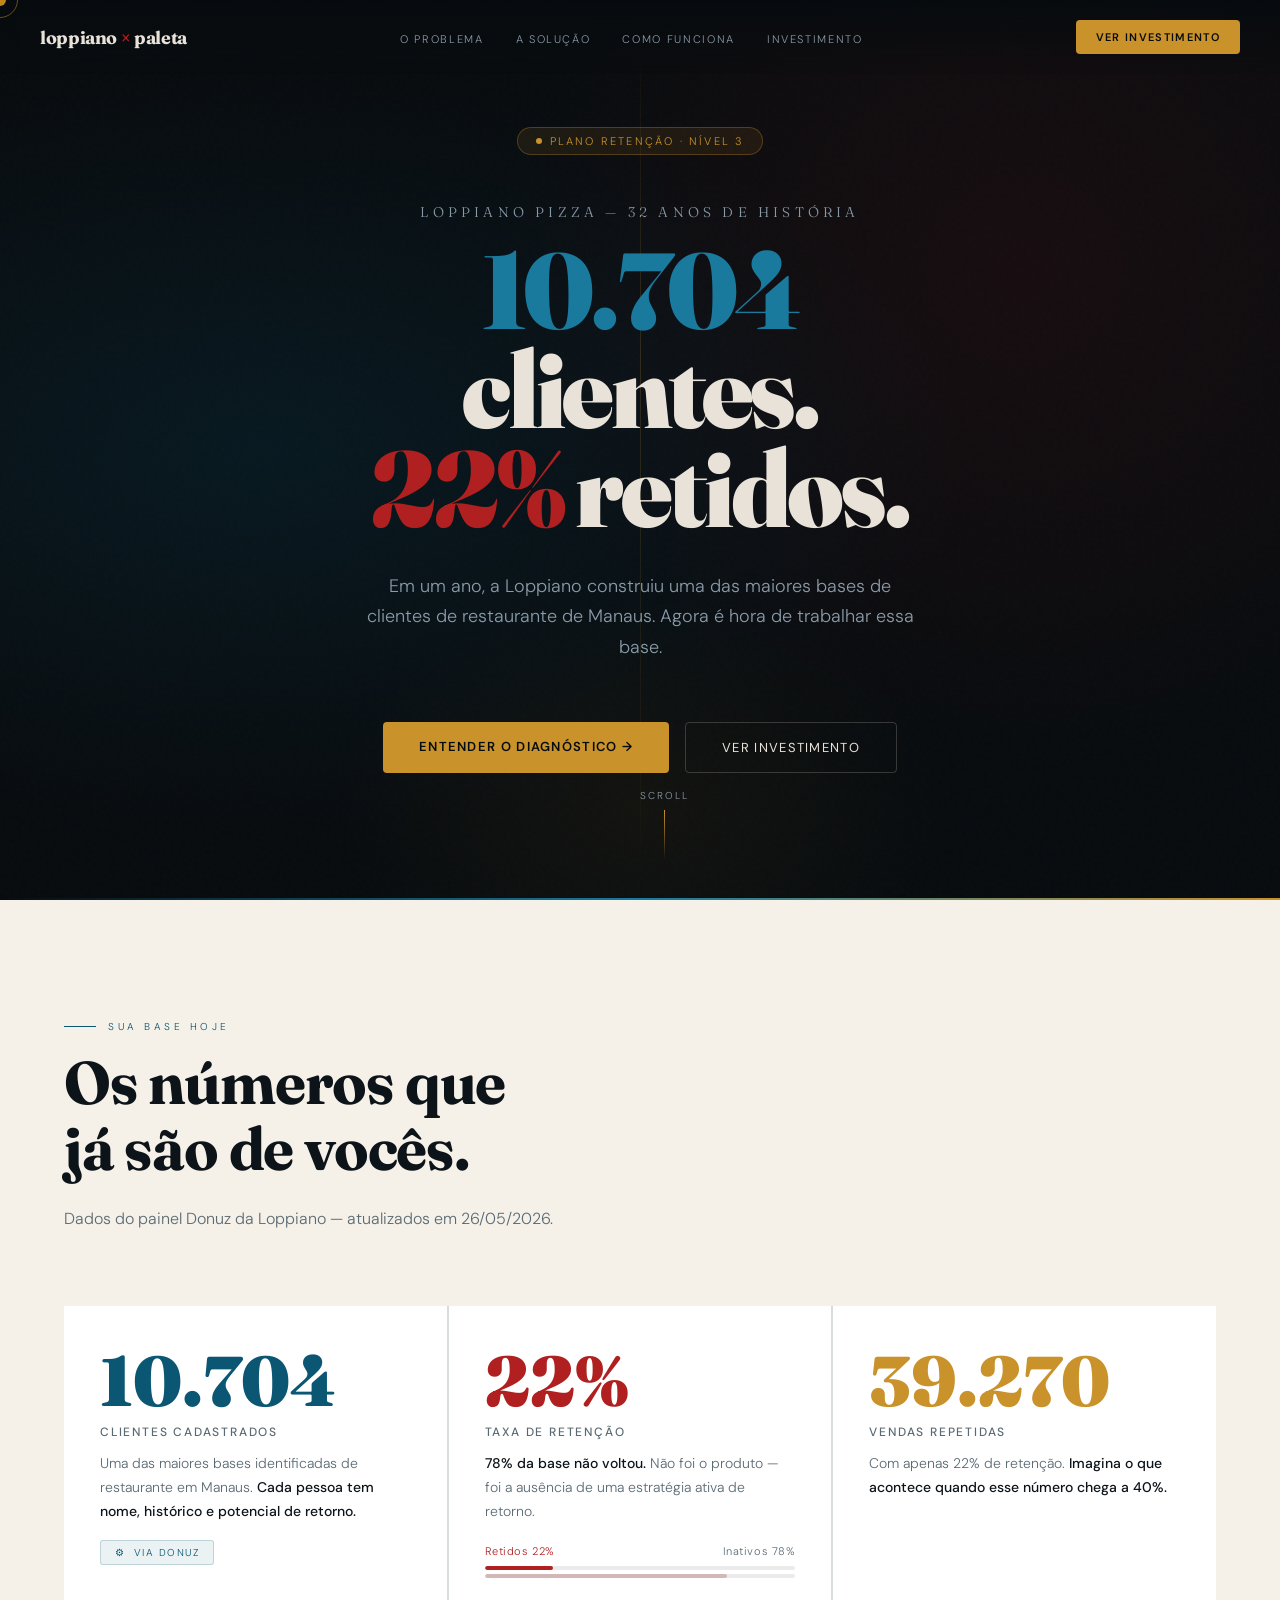
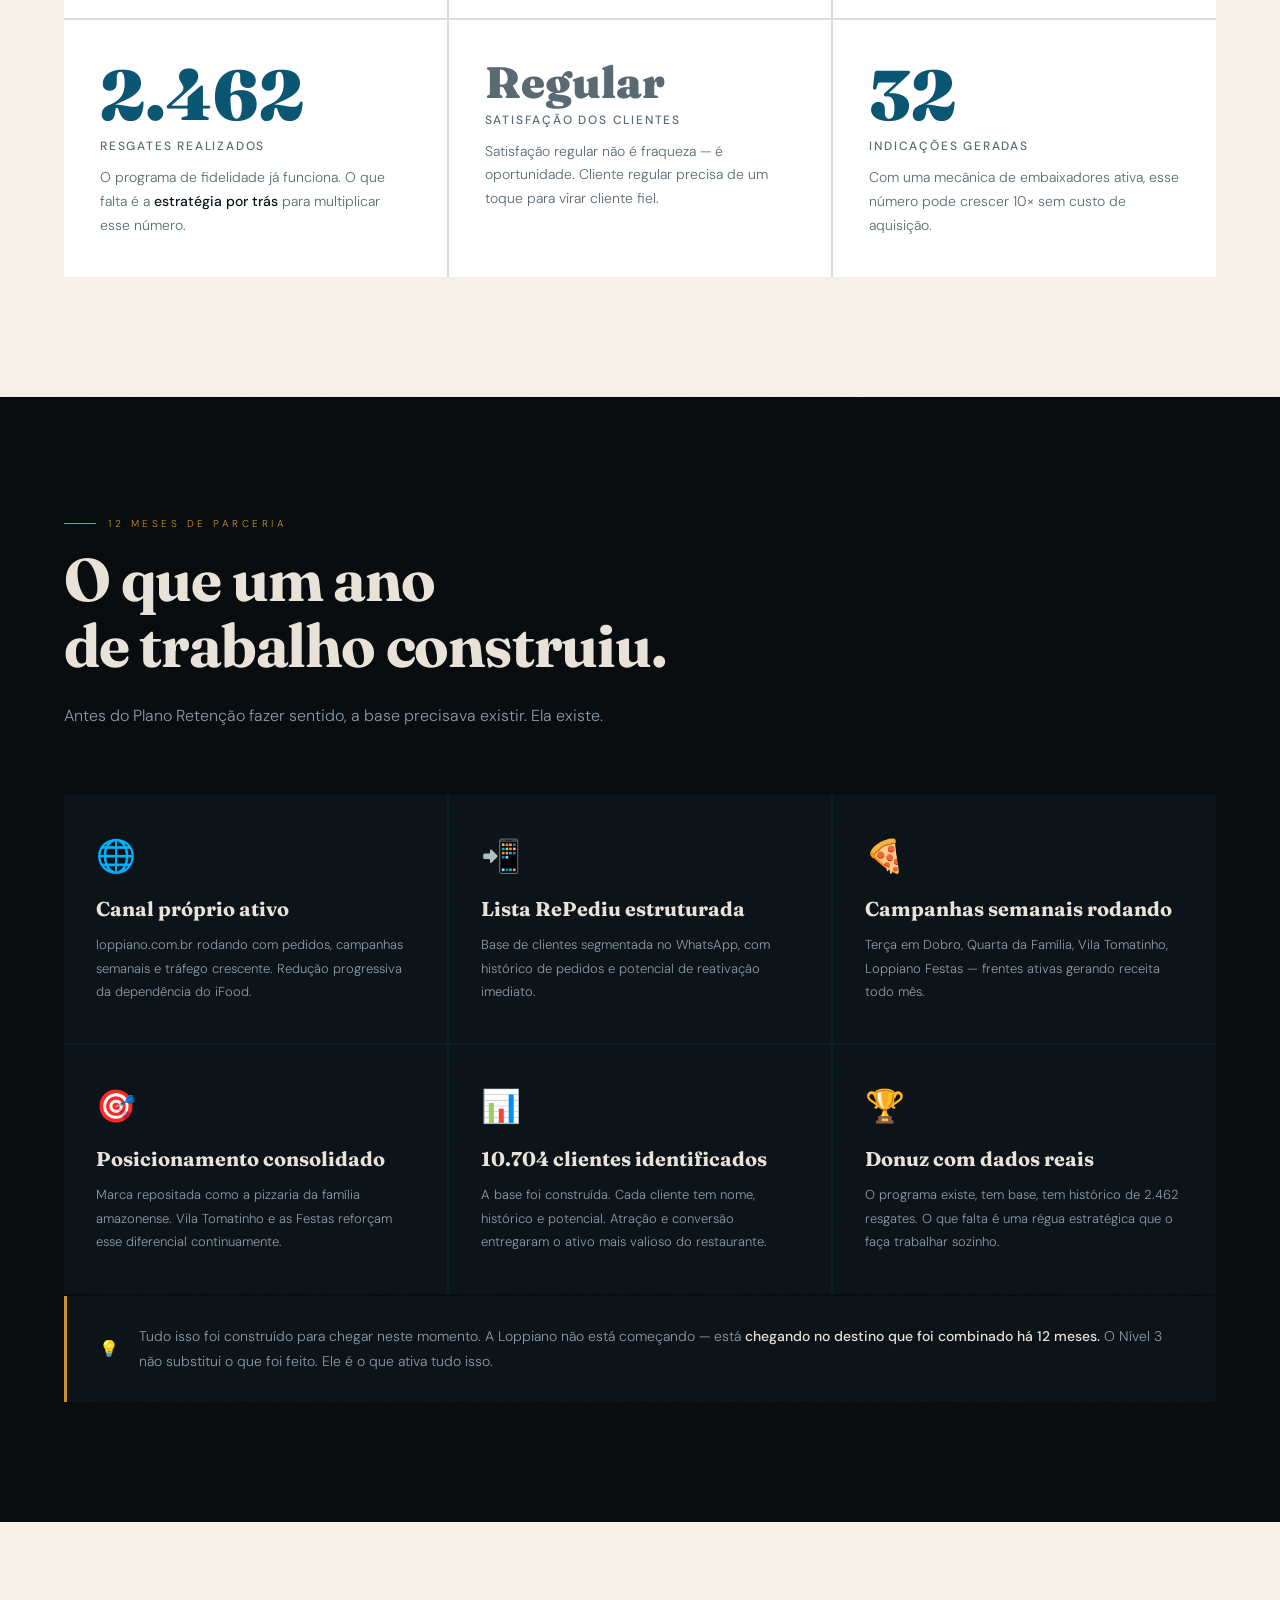
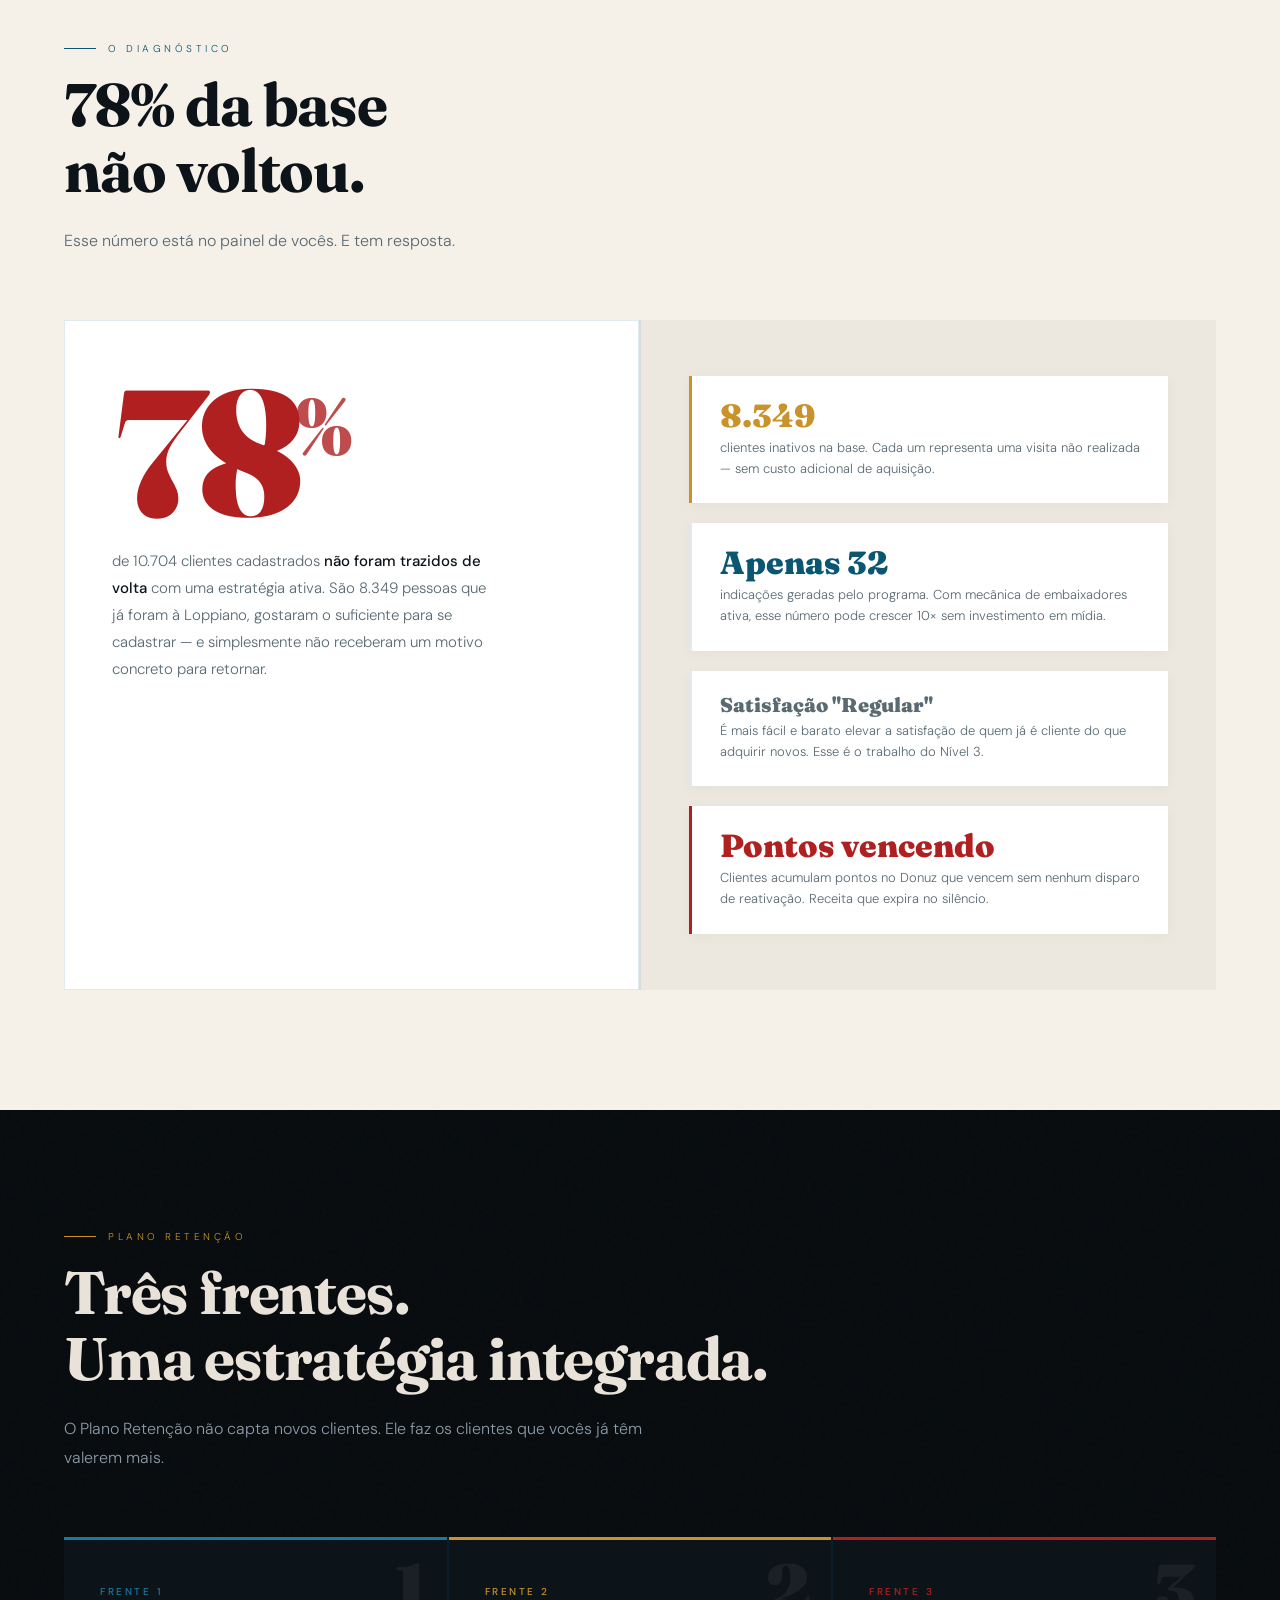
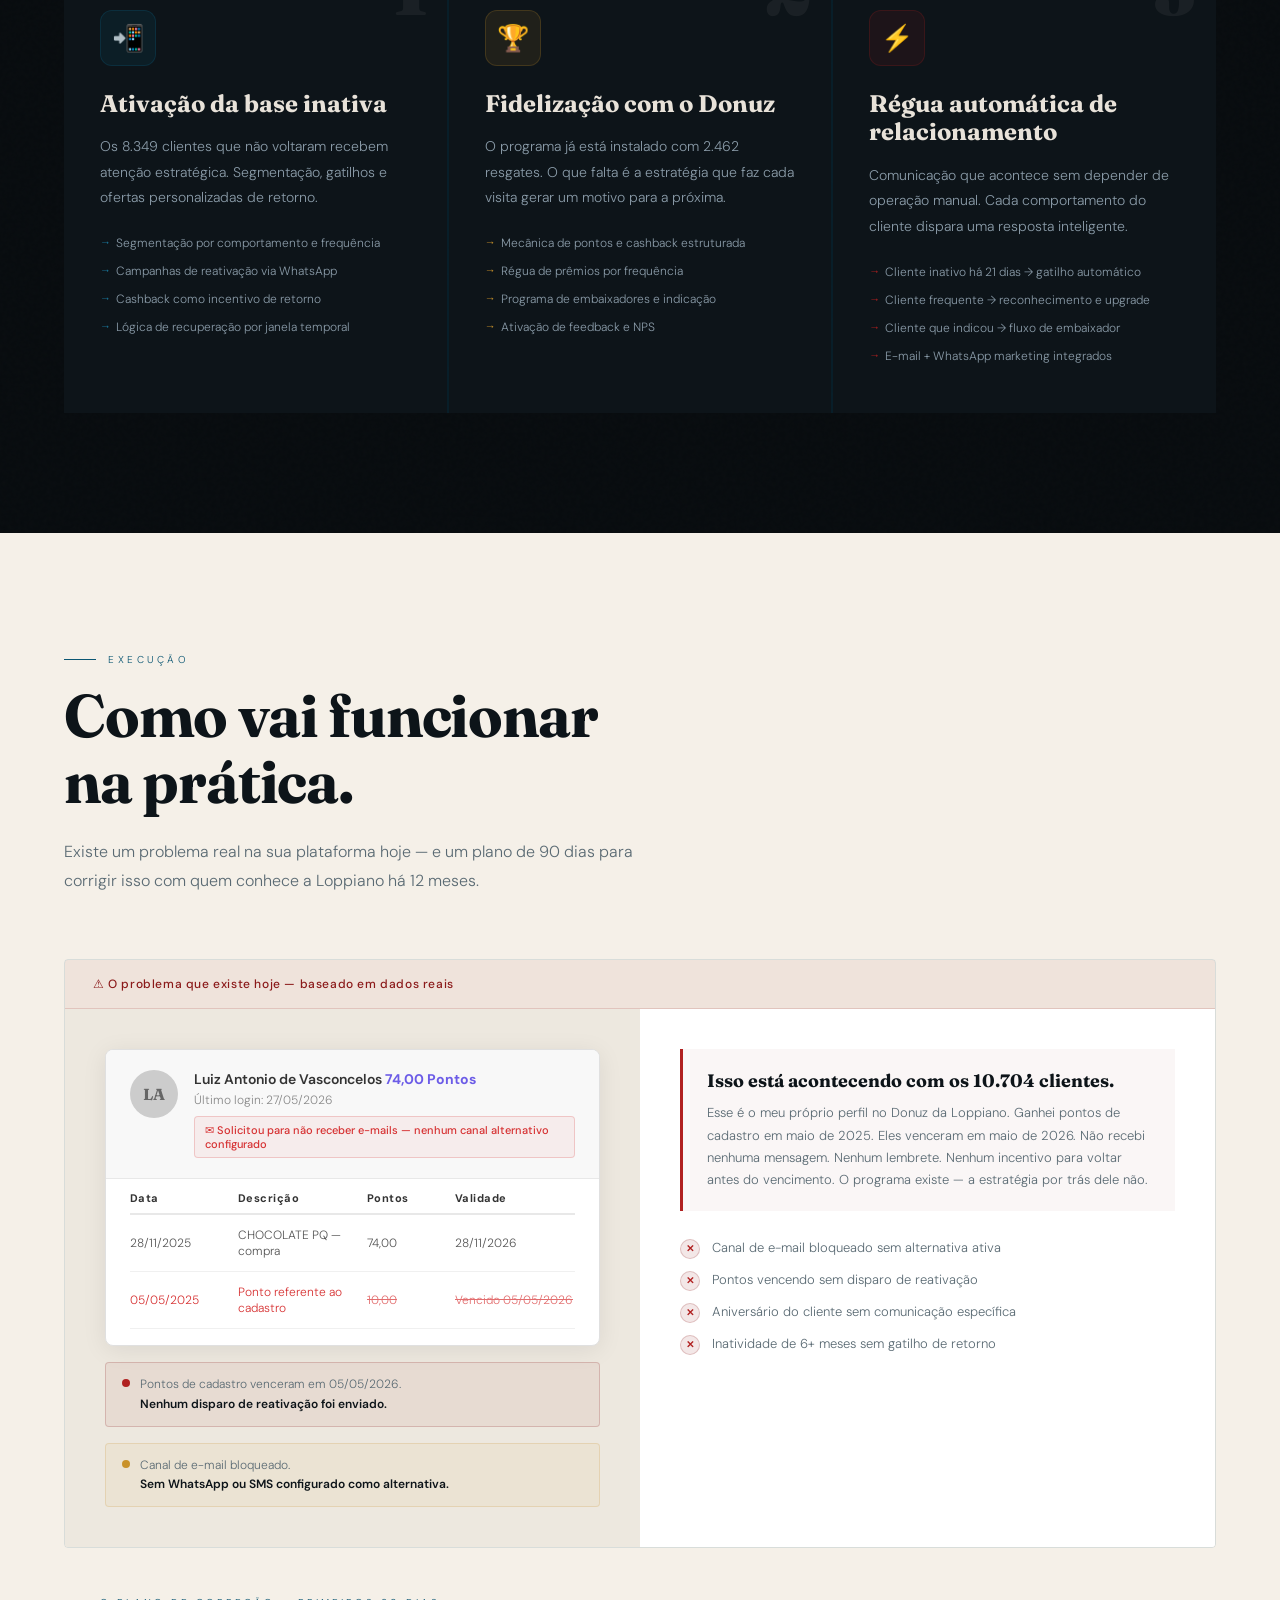
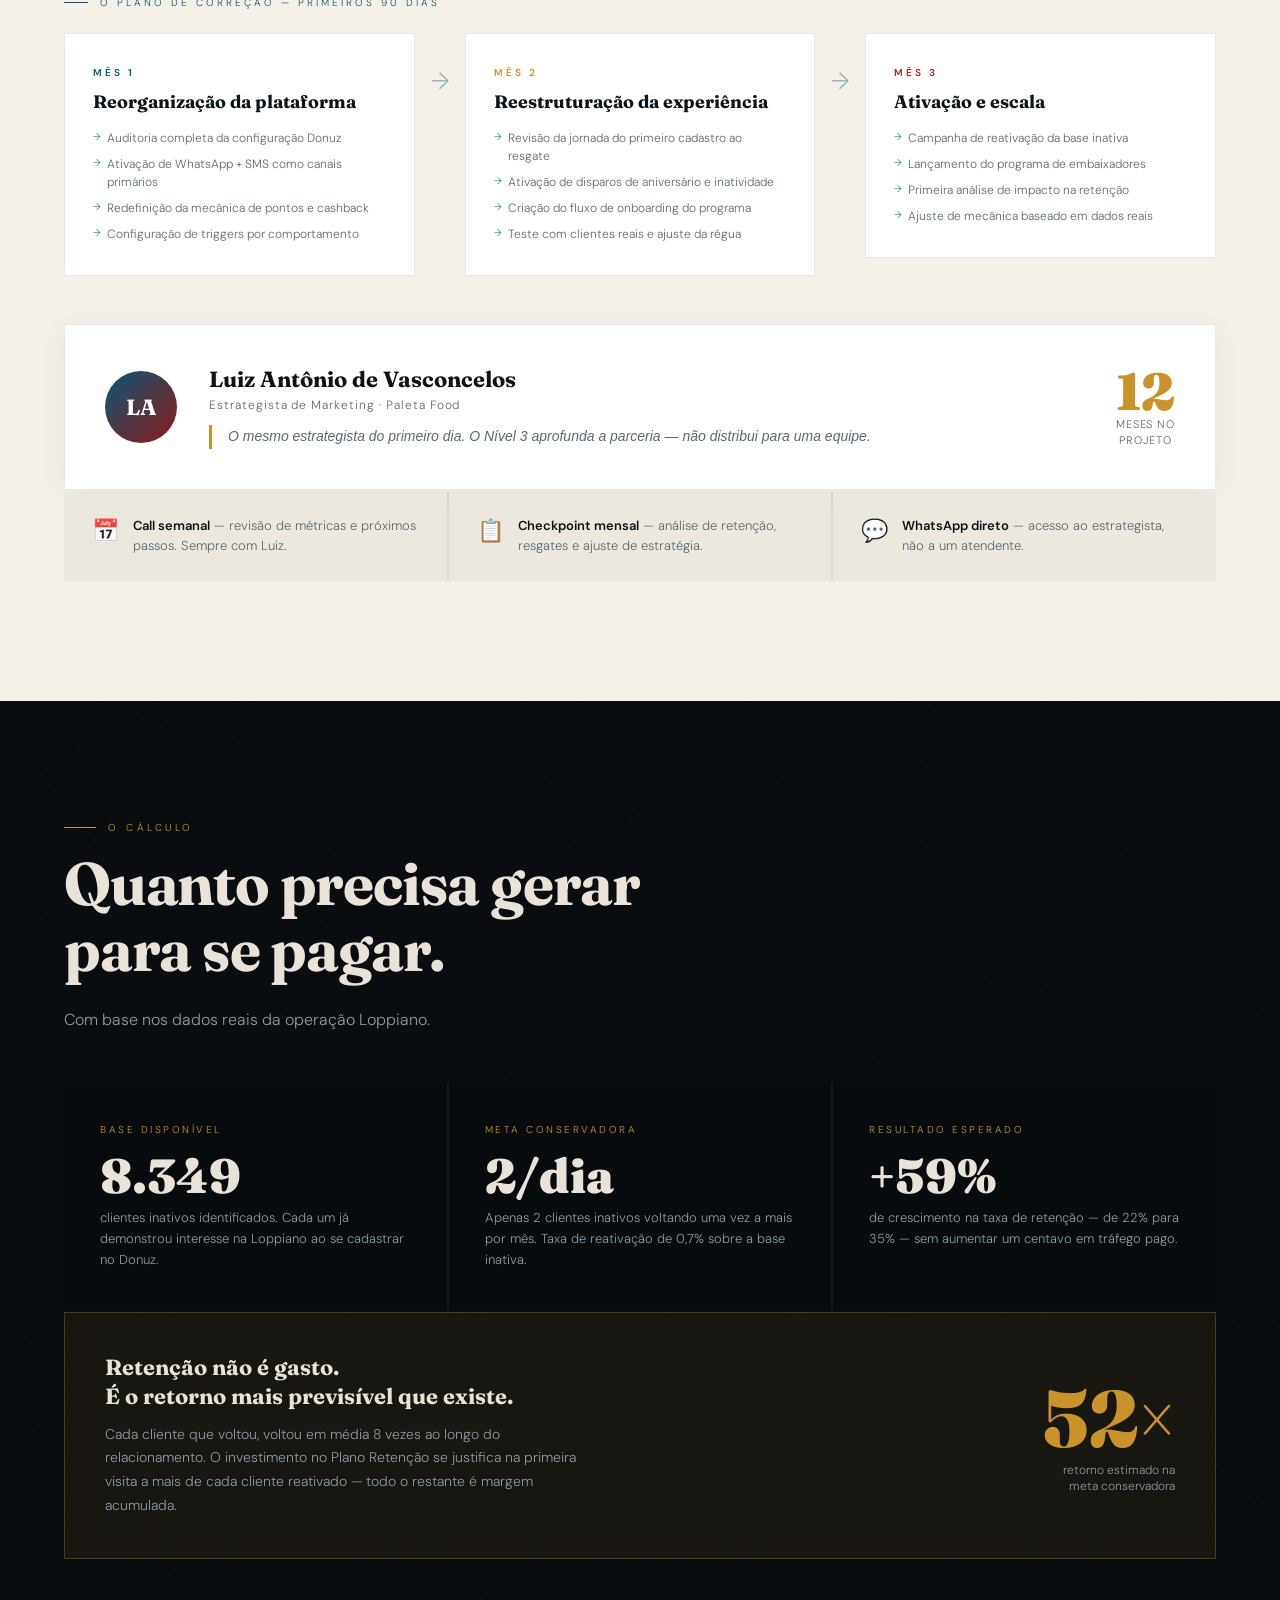
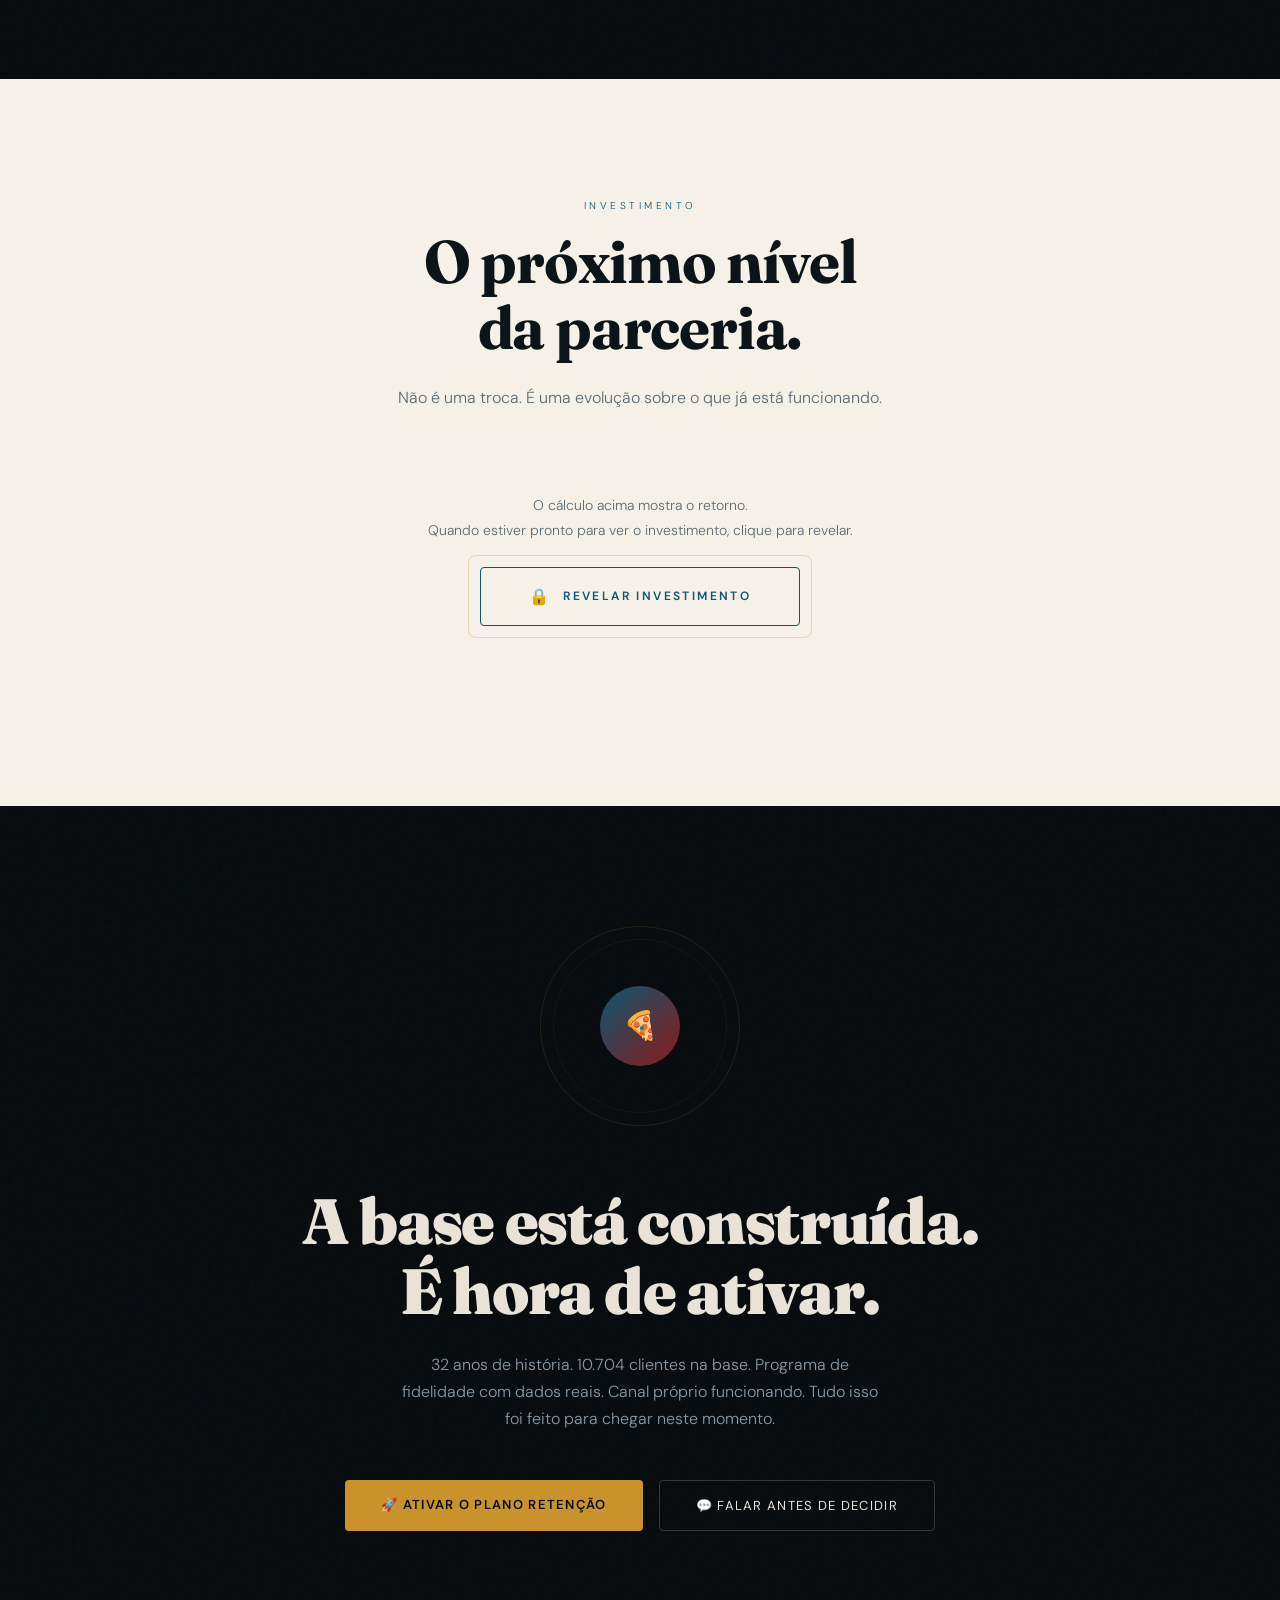
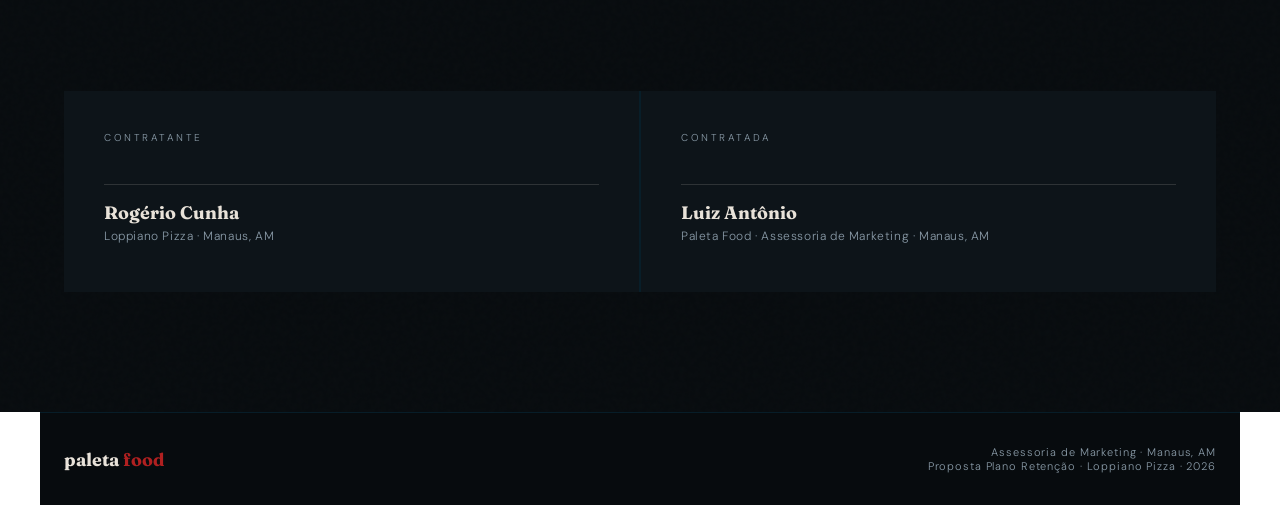
==== commit e20d119b: "Update index.html" ====
--- a/index.html
+++ b/index.html
@@ -1,7 +1,3 @@
-===============================================================
-===== ARQUIVO 1: index.html =====
-===============================================================
- 
 <!DOCTYPE html>
 <html lang="pt-BR">
 <head>
--- a/css/style.css
+++ b/css/style.css
@@ -0,0 +1,484 @@
+
+/* ═══════════════════════════════════════
+   TOKENS
+═══════════════════════════════════════ */
+:root {
+  --teal: #0B5673;
+  --teal-light: #1a7a9e;
+  --red: #8B1A1A;
+  --red-light: #b02020;
+  --gold: #C9922A;
+  --gold-light: #e8b84b;
+ 
+  /* Dark palette */
+  --bg-d:  #070b0e;
+  --bg-d2: #0d1419;
+  --bg-d3: #111c23;
+  --text-d: #e8e2d9;
+  --text-dm: #8a9ba8;
+  --border-d: rgba(11,86,115,0.25);
+ 
+  /* Light palette */
+  --bg-l:  #f5f0e8;
+  --bg-l2: #ffffff;
+  --bg-l3: #ede8df;
+  --text-l: #0d1419;
+  --text-lm: #5a6a73;
+  --border-l: rgba(11,86,115,0.12);
+}
+ 
+/* ═══════════════════════════════════════
+   RESET & BASE
+═══════════════════════════════════════ */
+*, *::before, *::after { margin:0; padding:0; box-sizing:border-box; }
+html { scroll-behavior:smooth; }
+body { font-family:'DM Sans',sans-serif; font-weight:300; overflow-x:hidden; cursor:none; }
+ 
+/* ═══════════════════════════════════════
+   SECTION THEMES
+═══════════════════════════════════════ */
+.section-dark {
+  background: var(--bg-d);
+  color: var(--text-d);
+  position: relative;
+}
+.section-dark .section-label { color: var(--gold); }
+.section-dark .section-label::before { background: var(--gold); }
+.section-dark .section-title { color: var(--text-d); }
+.section-dark .section-desc { color: var(--text-dm); }
+ 
+.section-light {
+  background: var(--bg-l);
+  color: var(--text-l);
+  position: relative;
+}
+.section-light .section-label { color: var(--teal); }
+.section-light .section-label::before { background: var(--teal); }
+.section-light .section-title { color: var(--text-l); }
+.section-light .section-desc { color: var(--text-lm); }
+ 
+/* Noise overlay on dark sections */
+.section-dark::before {
+  content:'';
+  position:absolute;
+  inset:0;
+  background-image:url("data:image/svg+xml,%3Csvg viewBox='0 0 256 256' xmlns='http://www.w3.org/2000/svg'%3E%3Cfilter id='n'%3E%3CfeTurbulence type='fractalNoise' baseFrequency='0.9' numOctaves='4' stitchTiles='stitch'/%3E%3C/filter%3E%3Crect width='100%25' height='100%25' filter='url(%23n)' opacity='1'/%3E%3C/svg%3E");
+  opacity:.018;
+  pointer-events:none;
+  z-index:0;
+}
+.section-dark > * { position:relative; z-index:1; }
+ 
+/* ═══════════════════════════════════════
+   CURSOR
+═══════════════════════════════════════ */
+.cursor { width:12px;height:12px;background:var(--gold);border-radius:50%;position:fixed;top:0;left:0;pointer-events:none;z-index:9999;transform:translate(-50%,-50%);mix-blend-mode:difference;transition:transform .15s ease; }
+.cursor-ring { width:36px;height:36px;border:1px solid rgba(201,146,42,.5);border-radius:50%;position:fixed;top:0;left:0;pointer-events:none;z-index:9998;transform:translate(-50%,-50%);transition:left .18s ease-out,top .18s ease-out; }
+ 
+/* ═══════════════════════════════════════
+   PARTICLES
+═══════════════════════════════════════ */
+.particles { position:fixed;inset:0;pointer-events:none;z-index:0;overflow:hidden; }
+.particle { position:absolute;width:2px;height:2px;background:rgba(201,146,42,.25);border-radius:50%;animation:particleDrift linear infinite; }
+@keyframes particleDrift {
+  0%   { transform:translateY(100vh) translateX(0) scale(0); opacity:0; }
+  10%  { opacity:1; }
+  90%  { opacity:.4; }
+  100% { transform:translateY(-10vh) translateX(var(--drift)) scale(1.5); opacity:0; }
+}
+ 
+/* ═══════════════════════════════════════
+   ICON ANIMATIONS
+═══════════════════════════════════════ */
+@keyframes iconFloat  { 0%,100%{transform:translateY(0);}50%{transform:translateY(-10px);} }
+@keyframes iconBounce { 0%,100%{transform:translateY(0) scale(1);}40%{transform:translateY(-10px) scale(1.2);}60%{transform:translateY(-5px) scale(1.1);} }
+@keyframes iconWiggle { 0%,100%{transform:rotate(0);}20%{transform:rotate(-15deg);}40%{transform:rotate(12deg);}60%{transform:rotate(-8deg);}80%{transform:rotate(5deg);} }
+@keyframes iconPulse  { 0%,100%{transform:scale(1);filter:drop-shadow(0 0 0 rgba(201,146,42,0));}50%{transform:scale(1.25);filter:drop-shadow(0 0 12px rgba(201,146,42,.6));} }
+@keyframes iconGlow   { 0%,100%{filter:drop-shadow(0 0 4px rgba(201,146,42,.3));}50%{filter:drop-shadow(0 0 16px rgba(201,146,42,.8));} }
+@keyframes iconSpin   { from{transform:rotate(0);}to{transform:rotate(360deg);} }
+@keyframes numGlow    { 0%,100%{text-shadow:none;}50%{text-shadow:0 0 60px rgba(176,32,32,.5);} }
+@keyframes glowGold   { 0%,100%{text-shadow:none;}50%{text-shadow:0 0 40px rgba(201,146,42,.6);} }
+ 
+.anim-float  { animation:iconFloat  3s ease-in-out infinite; display:inline-block; }
+.anim-bounce { animation:iconBounce 2.5s ease-in-out infinite; display:inline-block; }
+.anim-wiggle { animation:iconWiggle 3s ease-in-out infinite; display:inline-block; }
+.anim-pulse  { animation:iconPulse  2s ease-in-out infinite; display:inline-block; }
+.anim-glow   { animation:iconGlow   2s ease-in-out infinite; display:inline-block; }
+.anim-glow-gold { animation:glowGold 3s ease-in-out infinite; }
+.spin-icon   { display:inline-block; animation:iconSpin 8s linear infinite; }
+ 
+/* ═══════════════════════════════════════
+   NAV
+═══════════════════════════════════════ */
+nav { position:fixed;top:0;left:0;right:0;z-index:100;padding:20px 40px;display:flex;align-items:center;justify-content:space-between;background:linear-gradient(to bottom,rgba(7,11,14,.96),transparent);backdrop-filter:blur(8px); }
+.nav-logo { font-family:'Fraunces',serif;font-size:18px;font-weight:700;letter-spacing:-.02em;color:#e8e2d9; }
+.nav-logo span { color:var(--red-light); }
+.nav-links { display:flex;gap:32px;list-style:none; }
+.nav-links a { font-size:11px;letter-spacing:.15em;text-transform:uppercase;color:#8a9ba8;text-decoration:none;cursor:none;transition:color .3s; }
+.nav-links a:hover { color:var(--gold); }
+.nav-cta { background:var(--gold);color:#070b0e;font-family:'DM Sans',sans-serif;font-size:11px;font-weight:600;letter-spacing:.12em;text-transform:uppercase;text-decoration:none;padding:10px 20px;border-radius:4px;cursor:none;transition:background .3s,transform .2s; }
+.nav-cta:hover { background:var(--gold-light);transform:translateY(-1px); }
+ 
+/* ═══════════════════════════════════════
+   BUTTONS
+═══════════════════════════════════════ */
+.btn-primary { background:var(--gold);color:#070b0e;border:none;padding:16px 36px;font-family:'DM Sans',sans-serif;font-size:13px;font-weight:600;letter-spacing:.1em;text-transform:uppercase;text-decoration:none;border-radius:4px;cursor:none;transition:background .3s,transform .2s,box-shadow .3s;display:inline-block; }
+.btn-primary:hover { background:var(--gold-light);transform:translateY(-2px);box-shadow:0 8px 32px rgba(201,146,42,.3); }
+.btn-ghost { background:transparent;color:#e8e2d9;border:1px solid rgba(232,226,217,.2);padding:16px 36px;font-family:'DM Sans',sans-serif;font-size:13px;font-weight:400;letter-spacing:.1em;text-transform:uppercase;text-decoration:none;border-radius:4px;cursor:none;transition:border-color .3s,color .3s,transform .2s;display:inline-block; }
+.btn-ghost:hover { border-color:var(--gold);color:var(--gold);transform:translateY(-2px); }
+ 
+/* ═══════════════════════════════════════
+   LAYOUT UTILITIES
+═══════════════════════════════════════ */
+.container { max-width:1200px;margin:0 auto;padding:120px 24px; }
+.section-header { margin-bottom:72px; }
+.section-label { font-size:10px;letter-spacing:.35em;text-transform:uppercase;margin-bottom:16px;display:flex;align-items:center;gap:12px; }
+.section-label::before { content:'';width:32px;height:1px; }
+.section-title { font-family:'Fraunces',serif;font-size:clamp(32px,5vw,60px);font-weight:700;line-height:1.1;letter-spacing:-.02em;margin-bottom:24px; }
+.section-desc { font-size:16px;max-width:600px;line-height:1.8;font-weight:300; }
+ 
+/* ═══════════════════════════════════════
+   SCROLL REVEAL
+═══════════════════════════════════════ */
+.reveal        { opacity:0;transform:translateY(40px);transition:opacity .8s ease,transform .8s ease; }
+.reveal-left   { opacity:0;transform:translateX(-40px);transition:opacity .8s ease,transform .8s ease; }
+.reveal-right  { opacity:0;transform:translateX(40px);transition:opacity .8s ease,transform .8s ease; }
+.reveal-scale  { opacity:0;transform:scale(.9);transition:opacity .8s ease,transform .8s ease; }
+.reveal.visible,.reveal-left.visible,.reveal-right.visible,.reveal-scale.visible { opacity:1;transform:none; }
+.reveal-delay-1 { transition-delay:.1s; }
+.reveal-delay-2 { transition-delay:.2s; }
+.reveal-delay-3 { transition-delay:.3s; }
+.reveal-delay-4 { transition-delay:.4s; }
+ 
+/* ═══════════════════════════════════════
+   HERO
+═══════════════════════════════════════ */
+#hero { min-height:100vh;display:flex;flex-direction:column;align-items:center;justify-content:center;text-align:center;padding:60px 24px; }
+.hero-bg { position:absolute;inset:0;background:radial-gradient(ellipse 80% 60% at 20% 50%,rgba(11,86,115,.18) 0%,transparent 70%),radial-gradient(ellipse 60% 80% at 80% 30%,rgba(139,26,26,.12) 0%,transparent 70%),radial-gradient(ellipse 40% 40% at 50% 90%,rgba(201,146,42,.06) 0%,transparent 60%); }
+.hero-line { position:absolute;top:0;left:50%;width:1px;height:100%;background:linear-gradient(to bottom,transparent,rgba(201,146,42,.2) 40%,transparent);animation:lineDown 2s ease forwards;transform-origin:top; }
+@keyframes lineDown { from{transform:scaleY(0);}to{transform:scaleY(1);} }
+.hero-accent-line { position:absolute;bottom:0;left:0;width:100%;height:2px;background:linear-gradient(to right,transparent,var(--teal-light),var(--gold),var(--red-light),transparent);background-size:200% 100%;animation:gradientShift 4s linear infinite; }
+@keyframes gradientShift { 0%{background-position:0%;}100%{background-position:200%;} }
+.hero-badge { display:inline-flex;align-items:center;gap:8px;background:rgba(201,146,42,.1);border:1px solid rgba(201,146,42,.3);border-radius:100px;padding:6px 18px;font-size:11px;letter-spacing:.2em;text-transform:uppercase;color:var(--gold);margin-bottom:48px;opacity:0;animation:fadeUp .8s .3s ease forwards; }
+.hero-badge::before { content:'';width:6px;height:6px;background:var(--gold);border-radius:50%;animation:pulseDot 2s infinite; }
+@keyframes pulseDot { 0%,100%{opacity:1;transform:scale(1);}50%{opacity:.5;transform:scale(.7);} }
+@keyframes fadeUp { from{opacity:0;transform:translateY(30px);}to{opacity:1;transform:translateY(0);} }
+.hero-eyebrow { font-family:'Fraunces',serif;font-size:clamp(11px,1.5vw,14px);font-weight:300;letter-spacing:.3em;color:#8a9ba8;margin-bottom:20px;opacity:0;animation:fadeUp .8s .5s ease forwards;text-transform:uppercase; }
+.hero-title { font-family:'Fraunces',serif;font-size:clamp(48px,9vw,108px);font-weight:900;line-height:.92;letter-spacing:-.03em;margin-bottom:32px;opacity:0;animation:fadeUp 1s .7s ease forwards;color:#e8e2d9; }
+.accent-teal { color:var(--teal-light); }
+.accent-red   { color:var(--red-light); }
+.accent-gold  { color:var(--gold); }
+.hero-sub { font-size:clamp(14px,2vw,18px);color:#8a9ba8;font-weight:300;max-width:560px;line-height:1.7;margin-bottom:60px;opacity:0;animation:fadeUp .8s 1s ease forwards; }
+.hero-cta { display:flex;gap:16px;flex-wrap:wrap;justify-content:center;opacity:0;animation:fadeUp .8s 1.2s ease forwards; }
+.hero-scroll { position:absolute;bottom:40px;left:50%;transform:translateX(-50%);display:flex;flex-direction:column;align-items:center;gap:8px;opacity:0;animation:fadeUp .8s 1.8s ease forwards; }
+.hero-scroll span { font-size:10px;letter-spacing:.2em;text-transform:uppercase;color:#8a9ba8; }
+.scroll-line { width:1px;height:50px;background:linear-gradient(to bottom,var(--gold),transparent);animation:scrollAnim 1.5s infinite; }
+@keyframes scrollAnim { 0%{transform:scaleY(0);transform-origin:top;}50%{transform:scaleY(1);transform-origin:top;}51%{transform:scaleY(1);transform-origin:bottom;}100%{transform:scaleY(0);transform-origin:bottom;} }
+ 
+/* ═══════════════════════════════════════
+   NÚMEROS
+═══════════════════════════════════════ */
+.numeros-grid { display:grid;grid-template-columns:repeat(3,1fr);gap:2px;background:var(--border-l); }
+.num-card { background:var(--bg-l2);padding:40px 36px;position:relative;overflow:hidden;transition:background .3s,transform .3s,box-shadow .3s;cursor:none; }
+.num-card:hover { background:#fffdf9;transform:translateY(-3px);box-shadow:0 8px 40px rgba(11,86,115,.08); }
+.num-card::after { content:'';position:absolute;bottom:0;left:0;width:100%;height:3px;transform:scaleX(0);transform-origin:left;transition:transform .5s ease; }
+.num-card:hover::after { transform:scaleX(1); }
+.nb-teal::after { background:var(--teal-light); }
+.nb-gold::after { background:var(--gold); }
+.nb-red::after  { background:var(--red-light); }
+.nb-muted::after { background:#8a9ba8; }
+.num-val  { font-family:'Fraunces',serif;font-size:clamp(44px,5.5vw,72px);font-weight:900;line-height:1;margin-bottom:8px; }
+.nb-teal .num-val { color:var(--teal); }
+.nb-gold .num-val { color:var(--gold); }
+.nb-red  .num-val { color:var(--red-light); }
+.nb-muted .num-val { color:#5a6a73; }
+.num-unit { font-size:12px;letter-spacing:.15em;color:var(--text-lm);text-transform:uppercase;font-weight:500;margin-bottom:12px; }
+.num-desc { font-size:14px;color:var(--text-lm);line-height:1.7;font-weight:300; }
+.num-desc strong { color:var(--text-l);font-weight:500; }
+.donuz-pill { display:inline-flex;align-items:center;gap:8px;background:rgba(11,86,115,.08);border:1px solid rgba(11,86,115,.2);border-radius:3px;padding:5px 14px;font-size:10px;letter-spacing:.15em;color:var(--teal);text-transform:uppercase;margin-top:16px; }
+.ret-bar-wrap { margin-top:20px; }
+.ret-bar-labels { display:flex;justify-content:space-between;margin-bottom:8px;font-size:11px;color:var(--text-lm);letter-spacing:.05em; }
+.label-red { color:var(--red-light); }
+.ret-bar { height:4px;background:rgba(0,0,0,.08);border-radius:2px;overflow:hidden; }
+.ret-fill  { height:100%;width:0%;background:var(--red-light);border-radius:2px;transition:width 1.6s cubic-bezier(.16,1,.3,1); }
+.ret-fill.active { width:22%; }
+.inac-fill { height:100%;width:0%;background:rgba(139,26,26,.25);border-radius:2px;transition:width 1.6s .2s cubic-bezier(.16,1,.3,1); }
+.inac-fill.active { width:78%; }
+.mt4 { margin-top:4px; }
+ 
+/* ═══════════════════════════════════════
+   CONQUISTAS
+═══════════════════════════════════════ */
+.conquistas-grid { display:grid;grid-template-columns:repeat(3,1fr);gap:2px;background:var(--border-d);margin-top:64px; }
+.conquista-card { background:var(--bg-d2);padding:40px 32px;position:relative;overflow:hidden;cursor:none;transition:background .4s,transform .3s; }
+.conquista-card:hover { background:var(--bg-d3);transform:translateY(-3px); }
+.conquista-card::before { content:'';position:absolute;top:0;left:0;width:100%;height:3px;background:var(--teal-light);transform:scaleX(0);transform-origin:left;transition:transform .5s ease; }
+.conquista-card:hover::before { transform:scaleX(1); }
+.cq-icon  { font-size:32px;margin-bottom:20px;display:block; }
+.cq-title { font-family:'Fraunces',serif;font-size:20px;font-weight:700;margin-bottom:12px;line-height:1.2;color:var(--text-d); }
+.cq-desc  { font-size:13px;color:var(--text-dm);line-height:1.8;font-weight:300; }
+.info-bar { background:var(--bg-d2);border-left:3px solid var(--gold);padding:28px 32px;display:flex;align-items:center;gap:20px;margin-top:2px; }
+.info-bar p { font-size:14px;color:var(--text-dm);line-height:1.8;font-weight:300; }
+.info-bar p strong { color:var(--text-d);font-weight:500; }
+ 
+/* ═══════════════════════════════════════
+   PROBLEMA
+═══════════════════════════════════════ */
+.problema-layout { display:grid;grid-template-columns:1fr 1fr;gap:2px;background:var(--border-l);margin-top:64px; }
+.prob-left { background:var(--bg-l2);padding:56px 48px;box-shadow:inset 0 0 0 1px var(--border-l); }
+.prob-right { background:var(--bg-l3);padding:56px 48px;display:flex;flex-direction:column;gap:20px; }
+.prob-big { font-family:'Fraunces',serif;font-size:clamp(96px,14vw,180px);font-weight:900;line-height:.85;letter-spacing:-.04em;color:var(--red-light);display:inline-block; }
+.prob-percent { font-size:.45em;vertical-align:super;opacity:.8; }
+.prob-big.glow-active { animation:numGlow 3s ease-in-out infinite; }
+.prob-desc { font-size:15px;color:var(--text-lm);line-height:1.8;font-weight:300;max-width:380px;margin-top:20px; }
+.prob-desc strong { color:var(--text-l);font-weight:500; }
+.prob-stat { background:var(--bg-l2);border-left:3px solid var(--border-l);padding:24px 28px;transition:border-color .3s,transform .2s;box-shadow:0 2px 12px rgba(0,0,0,.04); }
+.prob-stat:hover { border-left-color:var(--teal);transform:translateX(4px); }
+.highlight-gold { border-left-color:var(--gold) !important; }
+.highlight-red  { border-left-color:var(--red-light) !important; }
+.prob-stat-val  { font-family:'Fraunces',serif;font-size:32px;font-weight:900;color:var(--gold);line-height:1;margin-bottom:6px; }
+.prob-stat-desc { font-size:13px;color:var(--text-lm);line-height:1.6;font-weight:300; }
+ 
+/* ═══════════════════════════════════════
+   SOLUÇÃO — FRENTES
+═══════════════════════════════════════ */
+.frentes-grid { display:grid;grid-template-columns:repeat(3,1fr);gap:2px;background:var(--border-d);margin-top:64px; }
+.frente-card { background:var(--bg-d2);padding:48px 36px;position:relative;overflow:hidden;cursor:none;transition:background .4s,transform .3s; }
+.frente-card:hover { background:var(--bg-d3);transform:translateY(-4px); }
+.frente-card::before { content:'';position:absolute;top:0;left:0;width:100%;height:3px; }
+.fr-1::before { background:var(--teal-light); }
+.fr-2::before { background:var(--gold); }
+.fr-3::before { background:var(--red-light); }
+.fr-1:hover { box-shadow:0 -4px 32px rgba(11,86,115,.15); }
+.fr-2:hover { box-shadow:0 -4px 32px rgba(201,146,42,.12); }
+.fr-3:hover { box-shadow:0 -4px 32px rgba(176,32,32,.12); }
+.frente-num  { font-family:'Fraunces',serif;font-size:72px;font-weight:900;line-height:1;opacity:.06;position:absolute;top:16px;right:20px;color:var(--text-d); }
+.frente-tag  { font-size:10px;letter-spacing:.25em;text-transform:uppercase;font-weight:500;margin-bottom:12px; }
+.fr-1 .frente-tag { color:var(--teal-light); }
+.fr-2 .frente-tag { color:var(--gold); }
+.fr-3 .frente-tag { color:var(--red-light); }
+.frente-icon-wrap { width:56px;height:56px;border-radius:12px;display:flex;align-items:center;justify-content:center;font-size:26px;margin-bottom:24px; }
+@keyframes wrapGlow1 { 0%,100%{box-shadow:0 0 0 rgba(11,86,115,0);}50%{box-shadow:0 0 20px rgba(11,86,115,.4);} }
+@keyframes wrapGlow2 { 0%,100%{box-shadow:0 0 0 rgba(201,146,42,0);}50%{box-shadow:0 0 20px rgba(201,146,42,.3);} }
+@keyframes wrapGlow3 { 0%,100%{box-shadow:0 0 0 rgba(176,32,32,0);}50%{box-shadow:0 0 20px rgba(176,32,32,.3);} }
+.fr-icon-1 { background:rgba(11,86,115,.15);border:1px solid rgba(11,86,115,.3);animation:wrapGlow1 3s ease-in-out infinite; }
+.fr-icon-2 { background:rgba(201,146,42,.1);border:1px solid rgba(201,146,42,.2);animation:wrapGlow2 3s ease-in-out infinite 1s; }
+.fr-icon-3 { background:rgba(176,32,32,.1);border:1px solid rgba(176,32,32,.2);animation:wrapGlow3 3s ease-in-out infinite 2s; }
+.frente-name { font-family:'Fraunces',serif;font-size:24px;font-weight:700;margin-bottom:16px;line-height:1.2;color:var(--text-d); }
+.frente-desc { font-size:14px;color:var(--text-dm);line-height:1.8;font-weight:300;margin-bottom:24px; }
+.frente-items { display:flex;flex-direction:column;gap:10px; }
+.frente-item  { font-size:12px;color:var(--text-dm);padding-left:16px;position:relative;line-height:1.5; }
+.frente-item::before { content:'→';position:absolute;left:0;font-family:'Fraunces',serif;font-size:11px; }
+.fr-item-1::before { color:var(--teal-light); }
+.fr-item-2::before { color:var(--gold); }
+.fr-item-3::before { color:var(--red-light); }
+ 
+/* ═══════════════════════════════════════
+   COMO FUNCIONA
+═══════════════════════════════════════ */
+ 
+/* — Case Donuz — */
+.case-block { margin-top:64px;border:1px solid var(--border-l);border-radius:4px;overflow:hidden; }
+.case-label { background:rgba(139,26,26,.06);border-bottom:1px solid rgba(139,26,26,.15);padding:16px 28px;font-size:12px;color:var(--red);font-weight:500;letter-spacing:.05em; }
+.case-layout { display:grid;grid-template-columns:1fr 1fr;gap:0; }
+.case-screen { background:var(--bg-l3);padding:40px;position:relative; }
+.case-text   { background:var(--bg-l2);padding:40px;display:flex;flex-direction:column;gap:28px; }
+ 
+/* Donuz mockup */
+.donuz-mockup { background:#ffffff;border:1px solid #e0e0e0;border-radius:8px;overflow:hidden;box-shadow:0 4px 24px rgba(0,0,0,.08); }
+.dm-header { display:flex;align-items:flex-start;gap:16px;padding:20px 24px;background:#f8f8f8;border-bottom:1px solid #e8e8e8; }
+.dm-avatar { width:48px;height:48px;border-radius:50%;background:#cccccc;display:flex;align-items:center;justify-content:center;font-family:'Fraunces',serif;font-weight:700;font-size:16px;color:#666;flex-shrink:0; }
+.dm-info { flex:1; }
+.dm-name { font-weight:600;font-size:14px;color:#333;margin-bottom:4px; }
+.dm-pts  { color:#6c5ce7;font-weight:700; }
+.dm-meta { font-size:12px;color:#888;margin-bottom:8px; }
+.dm-warning { font-size:11px;color:#d63031;font-weight:500;background:rgba(214,48,49,.06);padding:6px 10px;border-radius:4px;border:1px solid rgba(214,48,49,.2); }
+.dm-table { padding:0 24px 16px; }
+.dm-table-header { display:grid;grid-template-columns:100px 1fr 80px 120px;gap:8px;padding:12px 0 8px;border-bottom:2px solid #e8e8e8;font-size:11px;font-weight:700;color:#333;letter-spacing:.04em; }
+.dm-row { display:grid;grid-template-columns:100px 1fr 80px 120px;gap:8px;padding:12px 0;border-bottom:1px solid #f0f0f0;font-size:12px;color:#555;align-items:center; }
+.dm-row-expired { color:#d63031; }
+.dm-striked { text-decoration:line-through;opacity:.7; }
+ 
+/* Callouts */
+.callout { display:flex;align-items:flex-start;gap:10px;margin-top:16px;padding:12px 16px;border-radius:4px; }
+.callout-red    { background:rgba(139,26,26,.06);border:1px solid rgba(139,26,26,.2); }
+.callout-orange { background:rgba(201,146,42,.06);border:1px solid rgba(201,146,42,.2); }
+.callout-dot { width:8px;height:8px;border-radius:50%;background:var(--red-light);flex-shrink:0;margin-top:4px; }
+.callout-text { font-size:12px;color:var(--text-lm);line-height:1.6; }
+.callout-text strong { color:var(--text-l);font-weight:600; }
+ 
+/* Case text side */
+.case-insight { background:rgba(139,26,26,.04);border-left:3px solid var(--red-light);padding:20px 24px; }
+.ci-title { font-family:'Fraunces',serif;font-size:18px;font-weight:700;color:var(--text-l);margin-bottom:10px; }
+.ci-desc  { font-size:13px;color:var(--text-lm);line-height:1.7;font-weight:300; }
+.case-bullets { display:flex;flex-direction:column;gap:12px; }
+.case-bullet { display:flex;align-items:flex-start;gap:12px;font-size:13px;color:var(--text-lm); }
+.cb-icon { width:20px;height:20px;border-radius:50%;display:flex;align-items:center;justify-content:center;font-size:10px;font-weight:700;flex-shrink:0; }
+.cb-red  { background:rgba(139,26,26,.1);color:var(--red-light);border:1px solid rgba(139,26,26,.2); }
+ 
+/* Timeline */
+.timeline-block { margin-top:48px; }
+.timeline-label { font-size:10px;letter-spacing:.3em;text-transform:uppercase;color:var(--teal);margin-bottom:24px;display:flex;align-items:center;gap:12px; }
+.timeline-label::before { content:'';width:24px;height:1px;background:var(--teal); }
+.timeline-grid { display:grid;grid-template-columns:1fr auto 1fr auto 1fr;gap:0;align-items:start; }
+.timeline-card { background:var(--bg-l2);border:1px solid var(--border-l);padding:32px 28px;transition:transform .3s,box-shadow .3s; }
+.timeline-card:hover { transform:translateY(-4px);box-shadow:0 12px 40px rgba(11,86,115,.1); }
+.timeline-arrow { display:flex;align-items:center;justify-content:center;padding:0 16px;font-size:24px;color:var(--teal);opacity:.4;padding-top:32px; }
+.tc-month { font-size:10px;letter-spacing:.3em;text-transform:uppercase;font-weight:600;margin-bottom:12px; }
+.tc-1 .tc-month { color:var(--teal); }
+.tc-2 .tc-month { color:var(--gold); }
+.tc-3 .tc-month { color:var(--red-light); }
+.tc-title { font-family:'Fraunces',serif;font-size:18px;font-weight:700;color:var(--text-l);margin-bottom:16px;line-height:1.2; }
+.tc-items { display:flex;flex-direction:column;gap:8px; }
+.tc-item { font-size:12px;color:var(--text-lm);padding-left:14px;position:relative;line-height:1.5; }
+.tc-item::before { content:'→';position:absolute;left:0;color:var(--teal-light);font-size:10px; }
+ 
+/* Responsável */
+.responsavel-block { margin-top:48px; }
+.resp-card { display:flex;align-items:center;gap:32px;background:var(--bg-l2);border:1px solid var(--border-l);padding:40px;box-shadow:0 4px 24px rgba(0,0,0,.06); }
+.resp-avatar { width:72px;height:72px;border-radius:50%;background:linear-gradient(135deg,var(--teal),var(--red));display:flex;align-items:center;justify-content:center;font-family:'Fraunces',serif;font-weight:700;font-size:22px;color:#fff;flex-shrink:0; }
+.resp-info { flex:1; }
+.resp-name { font-family:'Fraunces',serif;font-size:22px;font-weight:700;color:var(--text-l);margin-bottom:4px; }
+.resp-role { font-size:12px;color:var(--text-lm);letter-spacing:.08em;margin-bottom:12px; }
+.resp-statement { font-size:14px;color:var(--text-lm);line-height:1.7;font-weight:300;border-left:3px solid var(--gold);padding-left:16px;font-style:italic; }
+.resp-since { text-align:center;flex-shrink:0; }
+.resp-since-num   { font-family:'Fraunces',serif;font-size:52px;font-weight:900;color:var(--gold);line-height:1; }
+.resp-since-label { font-size:11px;color:var(--text-lm);letter-spacing:.08em;text-transform:uppercase;line-height:1.4; }
+.resp-ritmo { display:grid;grid-template-columns:repeat(3,1fr);gap:2px;background:var(--border-l);margin-top:2px; }
+.ritmo-item { background:var(--bg-l3);padding:24px 28px;display:flex;align-items:flex-start;gap:14px; }
+.ritmo-icon { font-size:22px;flex-shrink:0; }
+.ritmo-text { font-size:13px;color:var(--text-lm);line-height:1.6; }
+.ritmo-text strong { color:var(--text-l);font-weight:600; }
+ 
+/* ═══════════════════════════════════════
+   ROI
+═══════════════════════════════════════ */
+.roi-grid { display:grid;grid-template-columns:repeat(3,1fr);gap:2px;background:var(--border-d);margin-top:48px; }
+.roi-card { background:var(--bg-d);padding:40px 36px;cursor:none;transition:background .3s,transform .3s;position:relative;overflow:hidden; }
+.roi-card::after { content:'';position:absolute;bottom:0;left:0;width:100%;height:2px;background:var(--gold);transform:scaleX(0);transform-origin:left;transition:transform .4s; }
+.roi-card:hover { background:var(--bg-d3);transform:translateY(-3px); }
+.roi-card:hover::after { transform:scaleX(1); }
+.roi-step  { font-size:10px;letter-spacing:.25em;text-transform:uppercase;color:var(--gold);margin-bottom:16px; }
+.roi-val   { font-family:'Fraunces',serif;font-size:48px;font-weight:900;color:var(--text-d);line-height:1;margin-bottom:8px; }
+.roi-label { font-size:13px;color:var(--text-dm);line-height:1.6;font-weight:300; }
+.roi-result { background:rgba(201,146,42,.08);border:1px solid rgba(201,146,42,.3);padding:40px;margin-top:2px;display:flex;align-items:center;justify-content:space-between;gap:40px;transition:background .3s; }
+.roi-result:hover { background:rgba(201,146,42,.13); }
+.roi-result-text h3 { font-family:'Fraunces',serif;font-size:22px;font-weight:700;color:var(--text-d);margin-bottom:12px;line-height:1.3; }
+.roi-result-text p  { font-size:14px;color:var(--text-dm);line-height:1.7;max-width:480px;font-weight:300; }
+.roi-result-right   { text-align:right;flex-shrink:0; }
+.roi-multiplier     { font-family:'Fraunces',serif;font-size:80px;font-weight:900;color:var(--gold);line-height:1; }
+.roi-multiplier-label { font-size:12px;color:var(--text-dm);margin-top:4px; }
+ 
+/* ═══════════════════════════════════════
+   INVESTIMENTO
+═══════════════════════════════════════ */
+.inv-header { text-align:center;margin-bottom:80px; }
+.inv-header .section-label { justify-content:center; }
+.inv-header .section-label::before { display:none; }
+ 
+.reveal-gate { text-align:center;margin-bottom:60px; }
+.reveal-gate p { font-size:14px;color:var(--text-lm);margin-bottom:24px;line-height:1.8;max-width:440px;margin-left:auto;margin-right:auto; }
+.reveal-btn-wrap { position:relative;display:inline-block; }
+.reveal-ring { position:absolute;inset:-12px;border-radius:8px;border:1px solid rgba(201,146,42,.3);animation:revealRing 2s ease-in-out infinite;pointer-events:none; }
+@keyframes revealRing { 0%,100%{transform:scale(1);opacity:.3;}50%{transform:scale(1.05);opacity:.9;} }
+.btn-reveal { background:transparent;border:1px solid var(--teal);color:var(--teal);padding:18px 48px;font-family:'DM Sans',sans-serif;font-size:12px;font-weight:600;letter-spacing:.2em;text-transform:uppercase;cursor:none;border-radius:4px;transition:background .3s,color .3s,box-shadow .3s;display:inline-flex;align-items:center;gap:12px; }
+.btn-reveal:hover { background:var(--teal);color:#fff;box-shadow:0 8px 32px rgba(11,86,115,.3); }
+.btn-reveal .lock-icon { font-size:16px;transition:transform .3s; }
+.btn-reveal.unlocked .lock-icon { transform:rotate(-20deg); }
+ 
+.pricing-wrapper { max-height:0;overflow:hidden;transition:max-height 1.2s cubic-bezier(.16,1,.3,1),opacity .8s ease;opacity:0; }
+.pricing-wrapper.visible { max-height:2400px;opacity:1; }
+ 
+.pricing-context { background:var(--bg-l3);padding:24px 32px;display:flex;align-items:center;gap:16px;border:1px solid var(--border-l);margin-bottom:2px;font-size:14px;color:var(--text-lm); }
+.pricing-context strong { color:var(--text-l);font-weight:500; }
+ 
+.pricing-breakdown { display:grid;grid-template-columns:1fr 1fr;gap:2px;background:var(--border-l); }
+.pb-card { background:var(--bg-l2);padding:48px 40px;border:1px solid var(--border-l); }
+.pb-card-featured { background:var(--bg-l3);position:relative;overflow:hidden; }
+.pb-card-featured::before { content:'';position:absolute;top:0;left:0;width:100%;height:3px;background:linear-gradient(to right,var(--teal-light),var(--gold));background-size:200%;animation:gradientShift 3s linear infinite; }
+.pb-label      { font-size:10px;letter-spacing:.25em;text-transform:uppercase;color:var(--text-lm);margin-bottom:8px; }
+.pb-label-gold { color:var(--gold); }
+.pb-desc  { font-size:13px;color:var(--text-lm);margin-bottom:24px;line-height:1.6;font-weight:300; }
+.pb-value { font-family:'Fraunces',serif;font-size:52px;font-weight:900;line-height:1;color:var(--text-l);display:flex;align-items:flex-start;gap:4px; }
+.pb-value sup { font-size:20px;font-weight:300;margin-top:10px; }
+.pb-value-gold { color:var(--gold); }
+.pb-per   { font-size:12px;color:var(--text-lm);margin-top:8px; }
+.pb-features { list-style:none;display:flex;flex-direction:column;gap:10px;margin-top:28px; }
+.pb-features li { display:flex;align-items:flex-start;gap:10px;font-size:13px;color:var(--text-lm);line-height:1.5;font-weight:300; }
+.pb-features li::before { content:'→';flex-shrink:0;color:var(--teal);font-family:'Fraunces',serif; }
+ 
+.pricing-total { background:rgba(11,86,115,.06);border:1px solid rgba(11,86,115,.15);padding:40px;display:flex;justify-content:space-between;align-items:center;gap:40px;flex-wrap:wrap;margin-top:2px;transition:background .3s; }
+.pricing-total:hover { background:rgba(11,86,115,.1); }
+.pt-label { font-size:10px;letter-spacing:.25em;text-transform:uppercase;color:var(--teal);margin-bottom:12px; }
+.pt-desc  { font-size:13px;color:var(--text-lm);max-width:400px;line-height:1.7;font-weight:300; }
+.pt-num   { font-family:'Fraunces',serif;font-size:72px;font-weight:900;color:var(--teal);line-height:1;animation:glowGold 3s ease-in-out infinite; }
+.pt-currency { font-size:28px;font-weight:300;vertical-align:top;margin-top:12px;display:inline-block; }
+.pt-per   { font-size:12px;color:var(--text-lm);margin-top:6px; }
+ 
+.pricing-market-note { background:var(--bg-l3);border-left:3px solid var(--gold);padding:28px 32px;margin-top:24px;display:flex;align-items:flex-start;gap:20px;border:1px solid var(--border-l); }
+.pmn-icon { font-size:20px;flex-shrink:0;margin-top:2px; }
+.pmn-text { font-size:13px;color:var(--text-lm);line-height:1.8;font-weight:300; }
+.pmn-text strong { color:var(--text-l);font-weight:500; }
+ 
+/* ═══════════════════════════════════════
+   ASSINATURA
+═══════════════════════════════════════ */
+.assinatura-inner { text-align:center;padding-bottom:80px; }
+@keyframes orbitDot { from{transform:rotate(0deg) translateX(100px) rotate(0deg);}to{transform:rotate(360deg) translateX(100px) rotate(-360deg);} }
+.assinatura-ring { width:200px;height:200px;border-radius:50%;border:1px solid rgba(201,146,42,.15);display:flex;align-items:center;justify-content:center;margin:0 auto 60px;position:relative; }
+.assinatura-ring::before { content:'';position:absolute;inset:12px;border-radius:50%;border:1px solid rgba(201,146,42,.08); }
+.orbit-dot   { position:absolute;width:6px;height:6px;background:var(--gold);border-radius:50%;top:50%;left:50%;animation:orbitDot 4s linear infinite;transform-origin:0 0; }
+.orbit-dot-2 { animation:orbitDot 6s linear infinite reverse;background:var(--teal-light);width:4px;height:4px; }
+.assinatura-ring-inner { width:80px;height:80px;border-radius:50%;background:linear-gradient(135deg,var(--teal),var(--red));display:flex;align-items:center;justify-content:center;font-size:28px;animation:iconFloat 3s ease-in-out infinite; }
+.assinatura-title { font-family:'Fraunces',serif;font-size:clamp(36px,5vw,64px);font-weight:900;line-height:1.1;margin-bottom:24px;letter-spacing:-.02em;color:var(--text-d); }
+.assinatura-sub   { font-size:16px;color:var(--text-dm);max-width:480px;margin:0 auto 48px;line-height:1.7;font-weight:300; }
+.assinatura-cta   { display:flex;gap:16px;flex-wrap:wrap;justify-content:center; }
+.assinatura-parties { display:grid;grid-template-columns:1fr 1fr;gap:2px;background:var(--border-d);margin-top:80px;text-align:left; }
+.party-block { background:var(--bg-d2);padding:40px 40px 48px; }
+.party-label { font-size:10px;letter-spacing:.25em;text-transform:uppercase;color:var(--text-dm);margin-bottom:40px; }
+.party-line  { width:100%;height:1px;background:rgba(232,226,217,.15);margin-bottom:16px; }
+.party-name  { font-family:'Fraunces',serif;font-size:18px;font-weight:700;margin-bottom:4px;color:var(--text-d); }
+.party-role  { font-size:12px;color:var(--text-dm);letter-spacing:.05em; }
+ 
+/* ═══════════════════════════════════════
+   FOOTER / STICKY / DIVIDER
+═══════════════════════════════════════ */
+footer { border-top:1px solid var(--border-d);padding:32px 24px;max-width:1200px;margin:0 auto;display:flex;align-items:center;justify-content:space-between;background:var(--bg-d); }
+.footer-brand { font-family:'Fraunces',serif;font-size:18px;font-weight:700;color:#e8e2d9; }
+.footer-brand span { color:var(--red-light); }
+.footer-info { font-size:11px;color:#8a9ba8;letter-spacing:.08em;text-align:right; }
+ 
+.sticky-bar { display:none;position:fixed;bottom:0;left:0;right:0;z-index:200;background:rgba(7,11,14,.97);border-top:1px solid rgba(201,146,42,.3);padding:12px 16px;backdrop-filter:blur(12px);gap:10px;transform:translateY(100%);transition:transform .4s cubic-bezier(.16,1,.3,1); }
+.sticky-bar.visible { transform:translateY(0); }
+.sticky-bar-primary   { flex:1;background:var(--gold);color:var(--bg-d);border:none;padding:14px 16px;font-family:'DM Sans',sans-serif;font-size:12px;font-weight:700;letter-spacing:.1em;text-transform:uppercase;text-decoration:none;border-radius:4px;text-align:center;cursor:pointer; }
+.sticky-bar-secondary { background:transparent;color:#8a9ba8;border:1px solid rgba(232,226,217,.15);padding:14px 16px;font-family:'DM Sans',sans-serif;font-size:12px;text-decoration:none;border-radius:4px;text-align:center;white-space:nowrap;cursor:pointer; }
+ 
+/* ═══════════════════════════════════════
+   RESPONSIVE
+═══════════════════════════════════════ */
+@media(max-width:900px){
+  .sticky-bar { display:flex; }
+  nav { padding:16px 20px; }
+  .nav-links { display:none; }
+  .numeros-grid,.conquistas-grid,.frentes-grid,.roi-grid { grid-template-columns:1fr; }
+  .problema-layout,.case-layout,.timeline-grid,.pricing-breakdown,.assinatura-parties,.resp-ritmo { grid-template-columns:1fr; }
+  .timeline-arrow { display:none; }
+  .resp-card { flex-direction:column;gap:20px; }
+  .resp-since { text-align:left; }
+  .roi-result { flex-direction:column; }
+  .roi-result-right { text-align:left; }
+  .pricing-total { flex-direction:column;align-items:flex-start; }
+  footer { flex-direction:column;gap:12px;text-align:center;padding-bottom:80px; }
+  .footer-info { text-align:center; }
+}
+@media(max-width:600px){
+  .cursor,.cursor-ring { display:none; }
+  body { cursor:auto; }
+  a,button { cursor:pointer; }
+  .container { padding:64px 16px; }
+  .hero-cta { flex-direction:column;align-items:center; }
+  .btn-primary,.btn-ghost { width:100%;text-align:center;justify-content:center; }
+  .nav-cta { display:none; }
+  .prob-big { font-size:clamp(80px,22vw,130px); }
+  .particles { display:none; }
+}
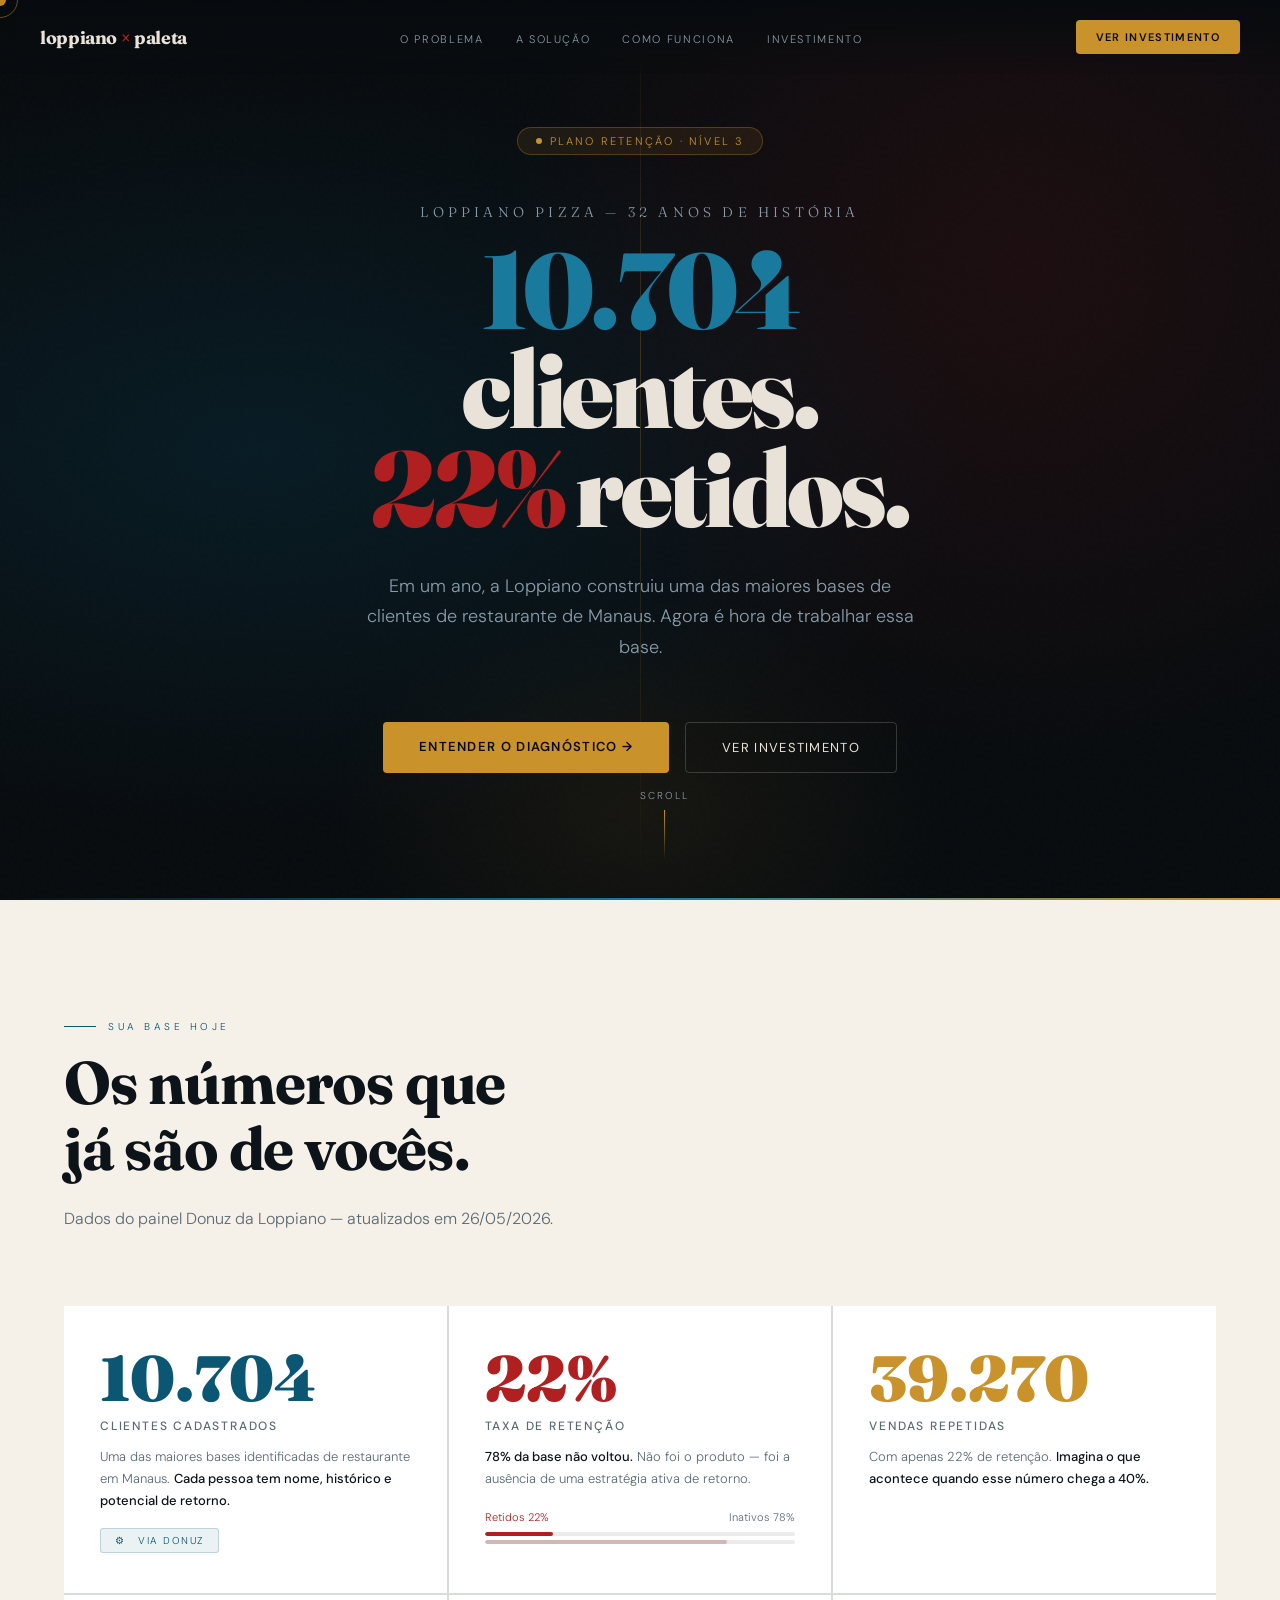
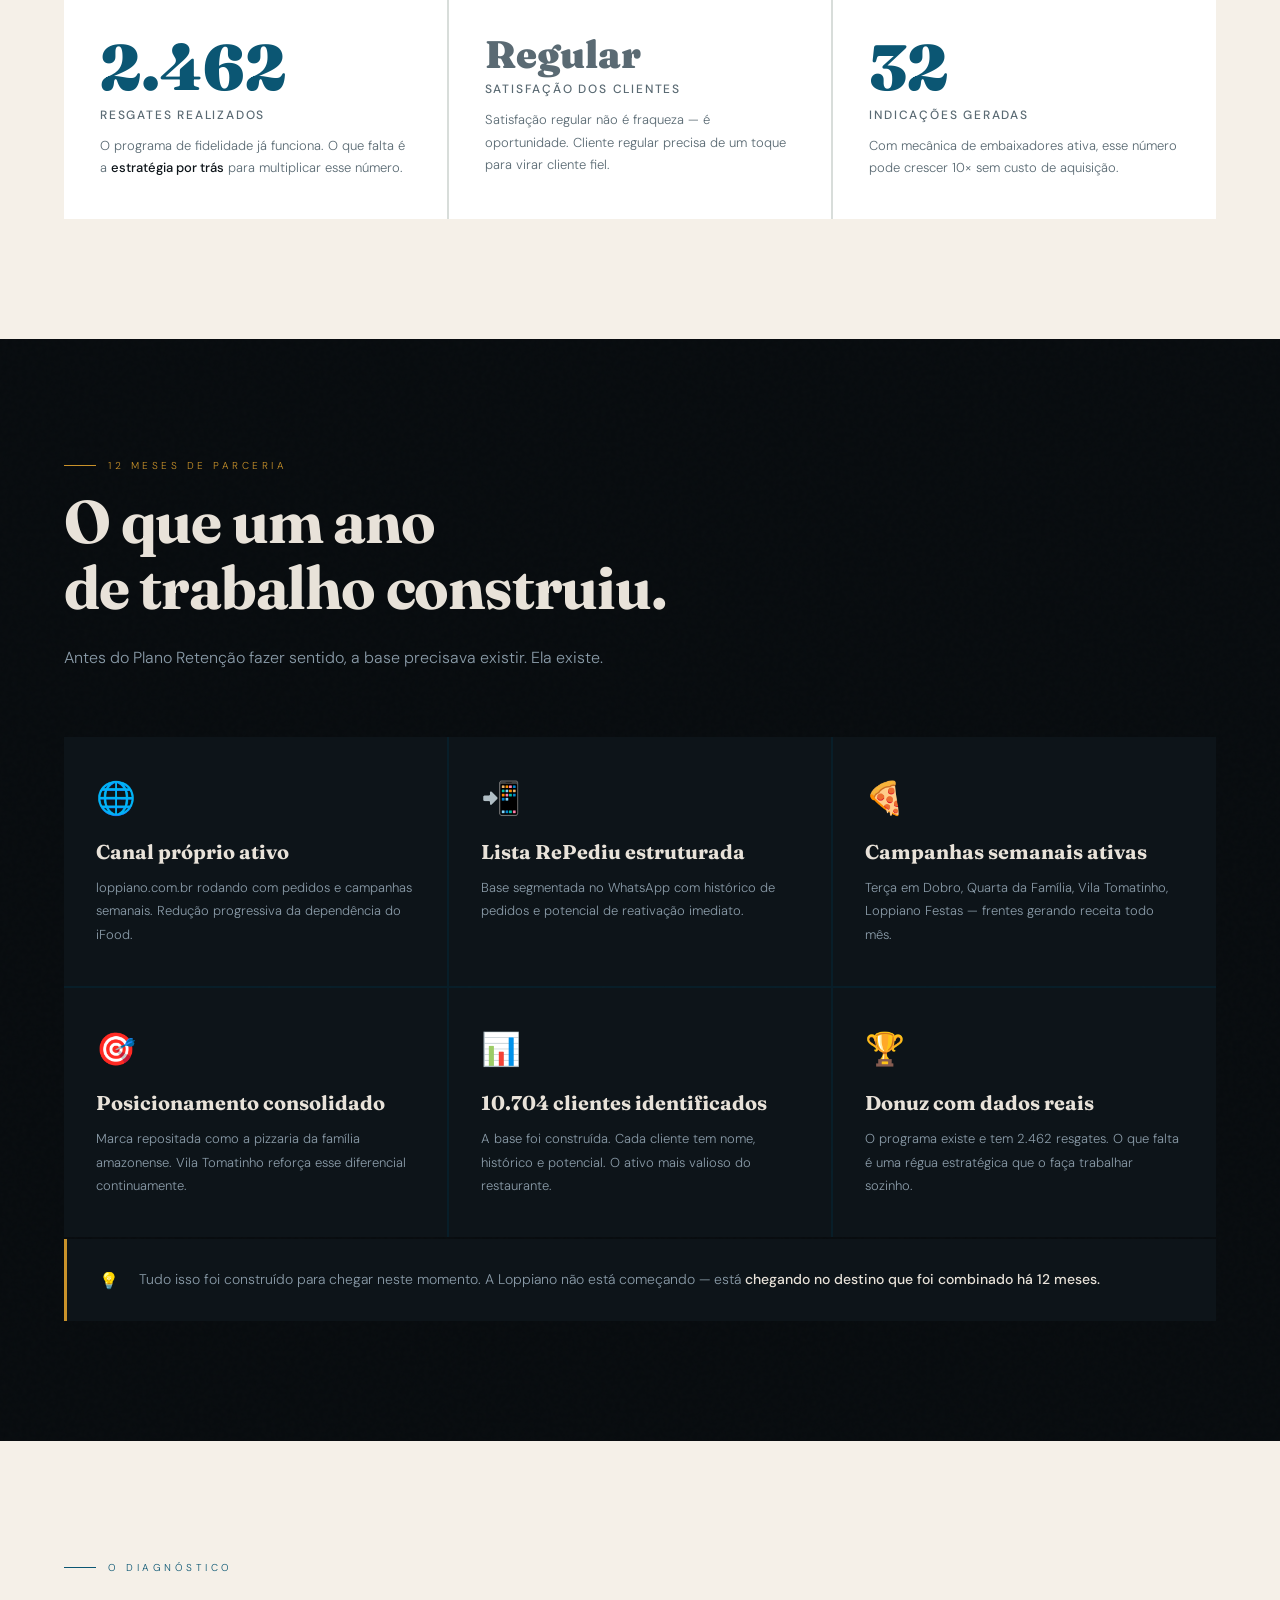
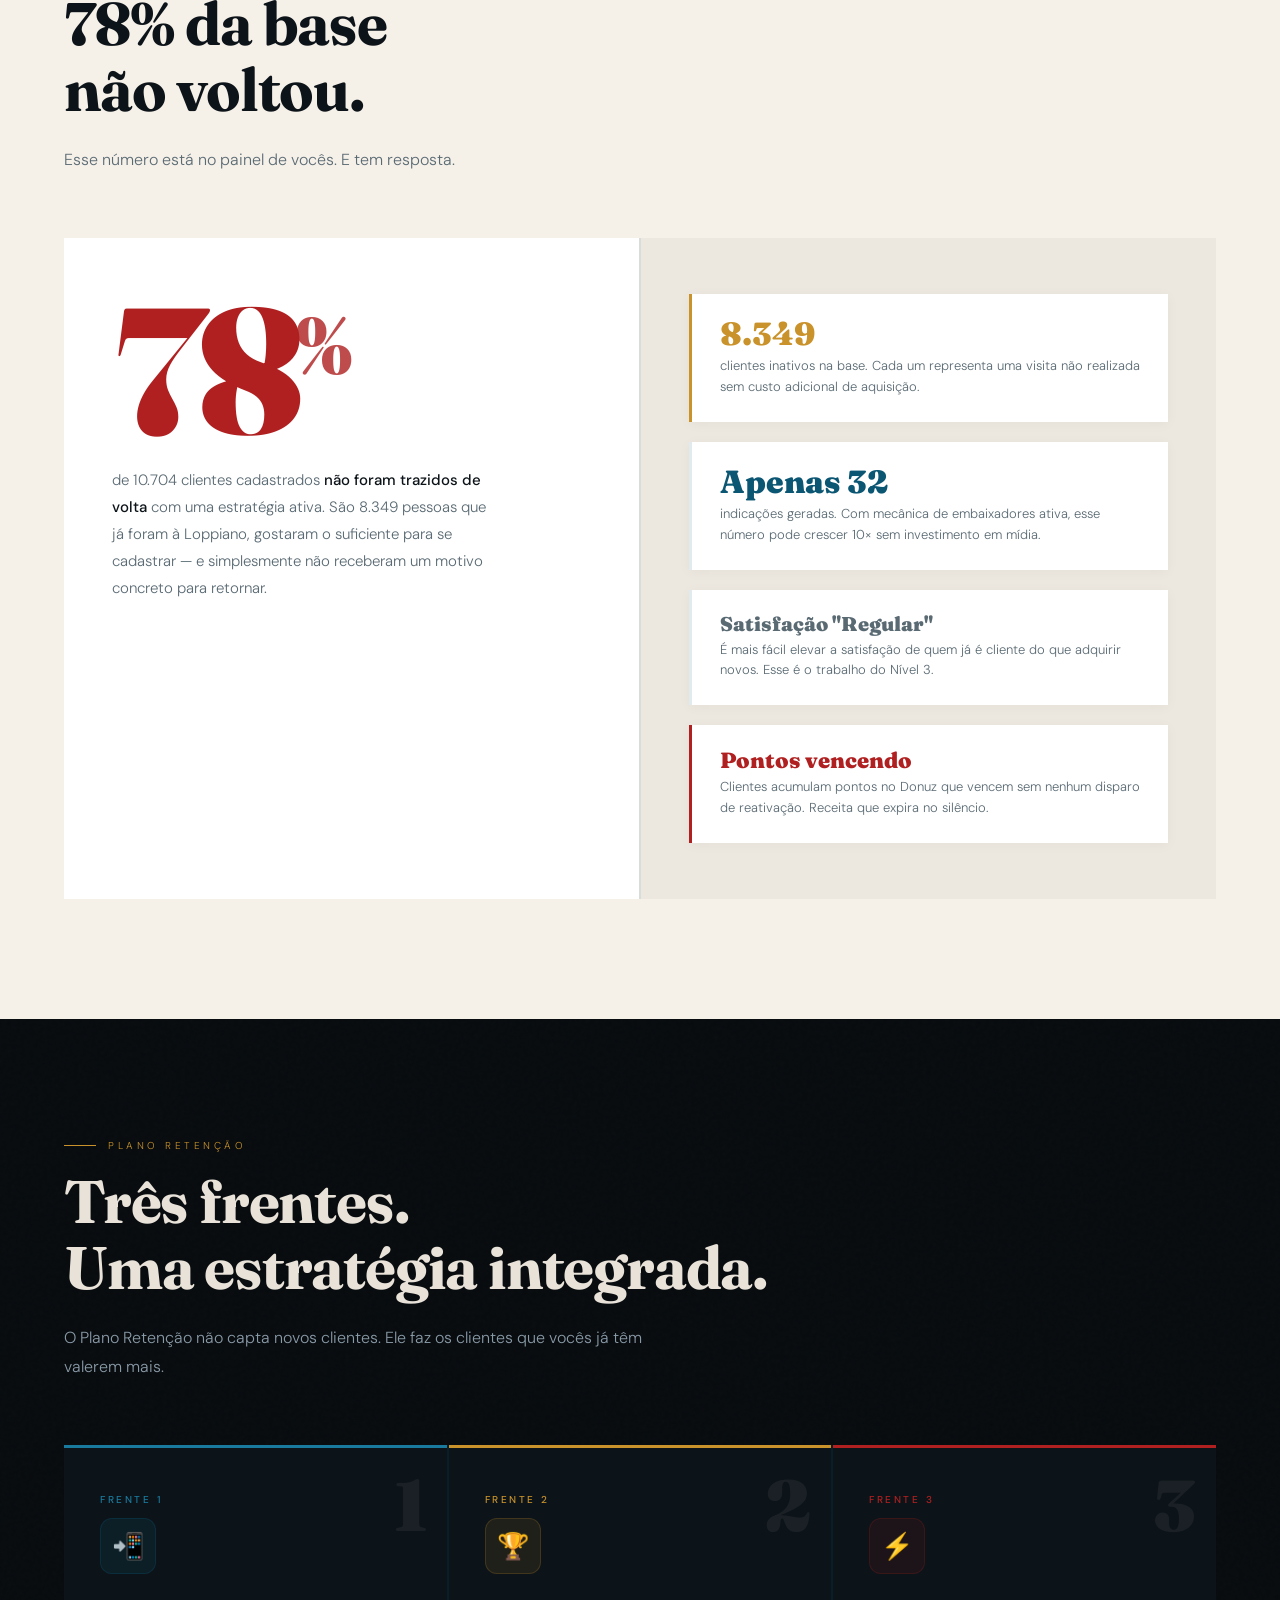
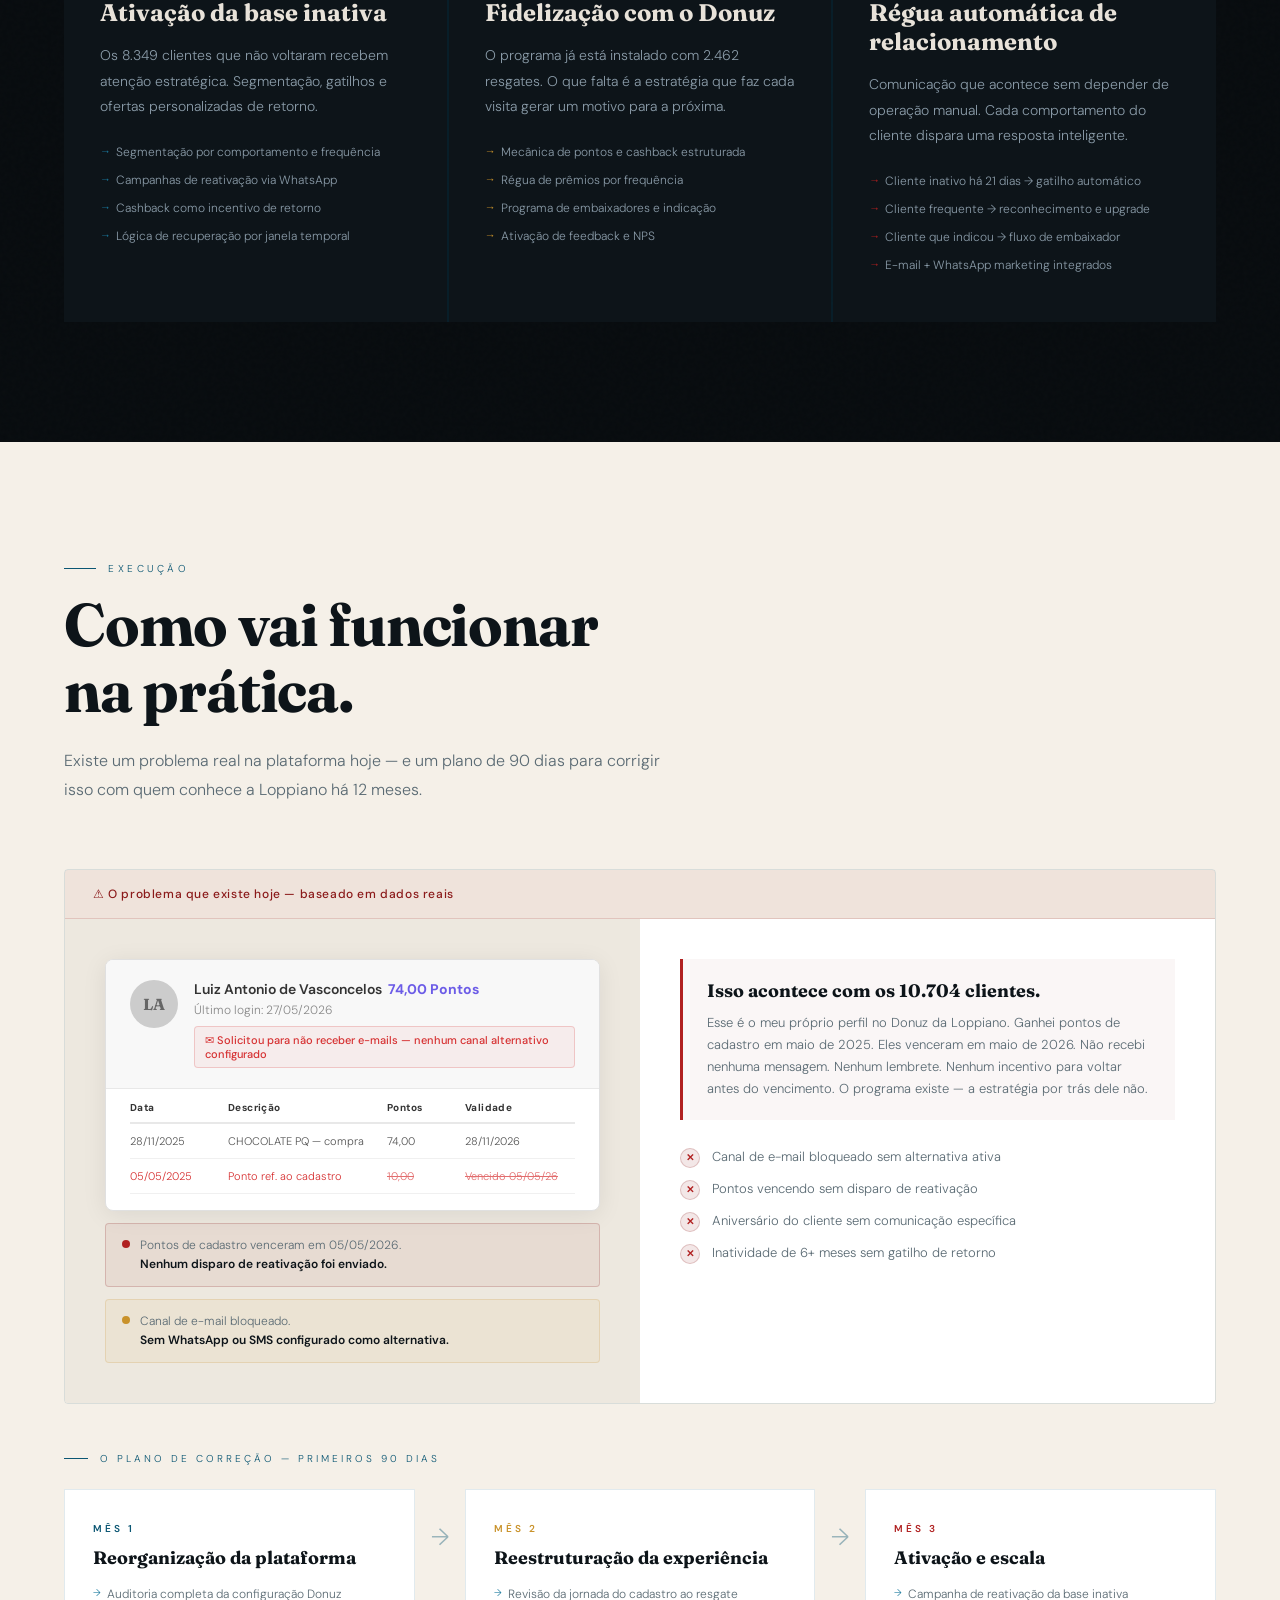
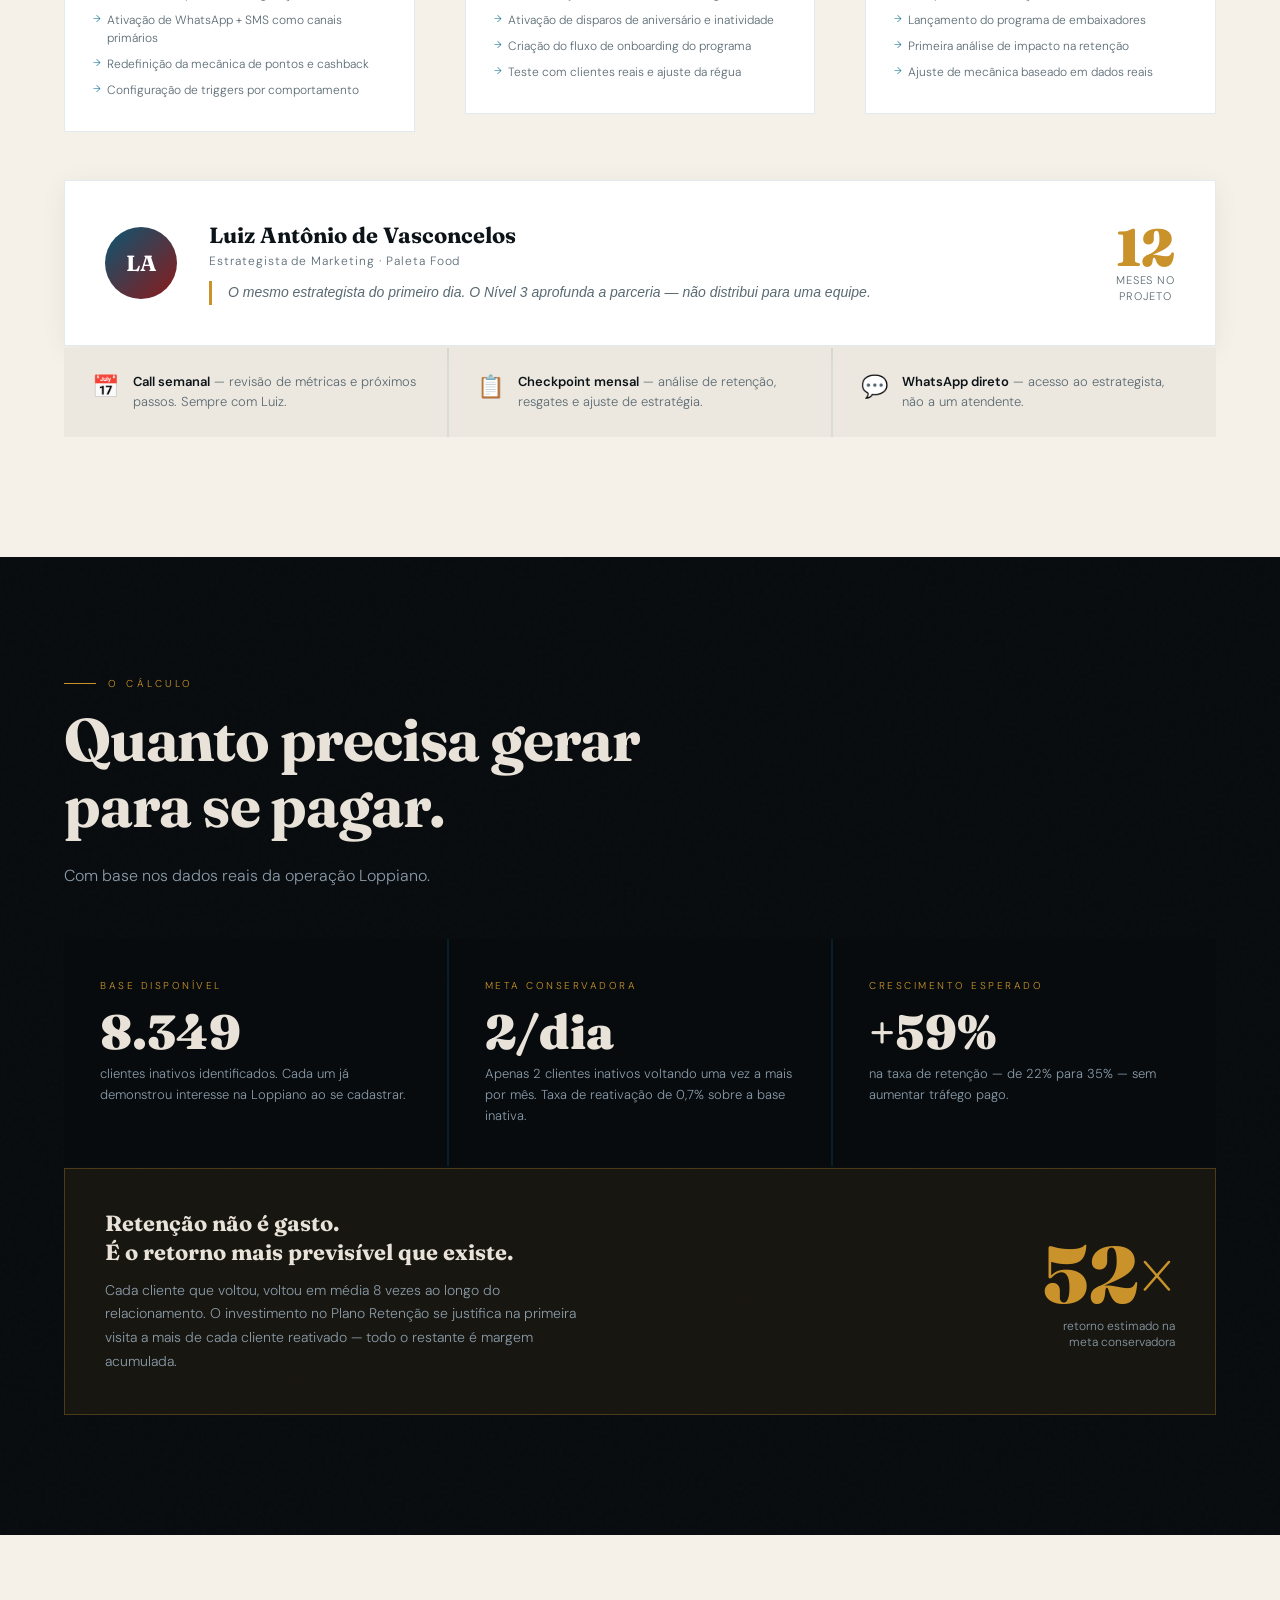
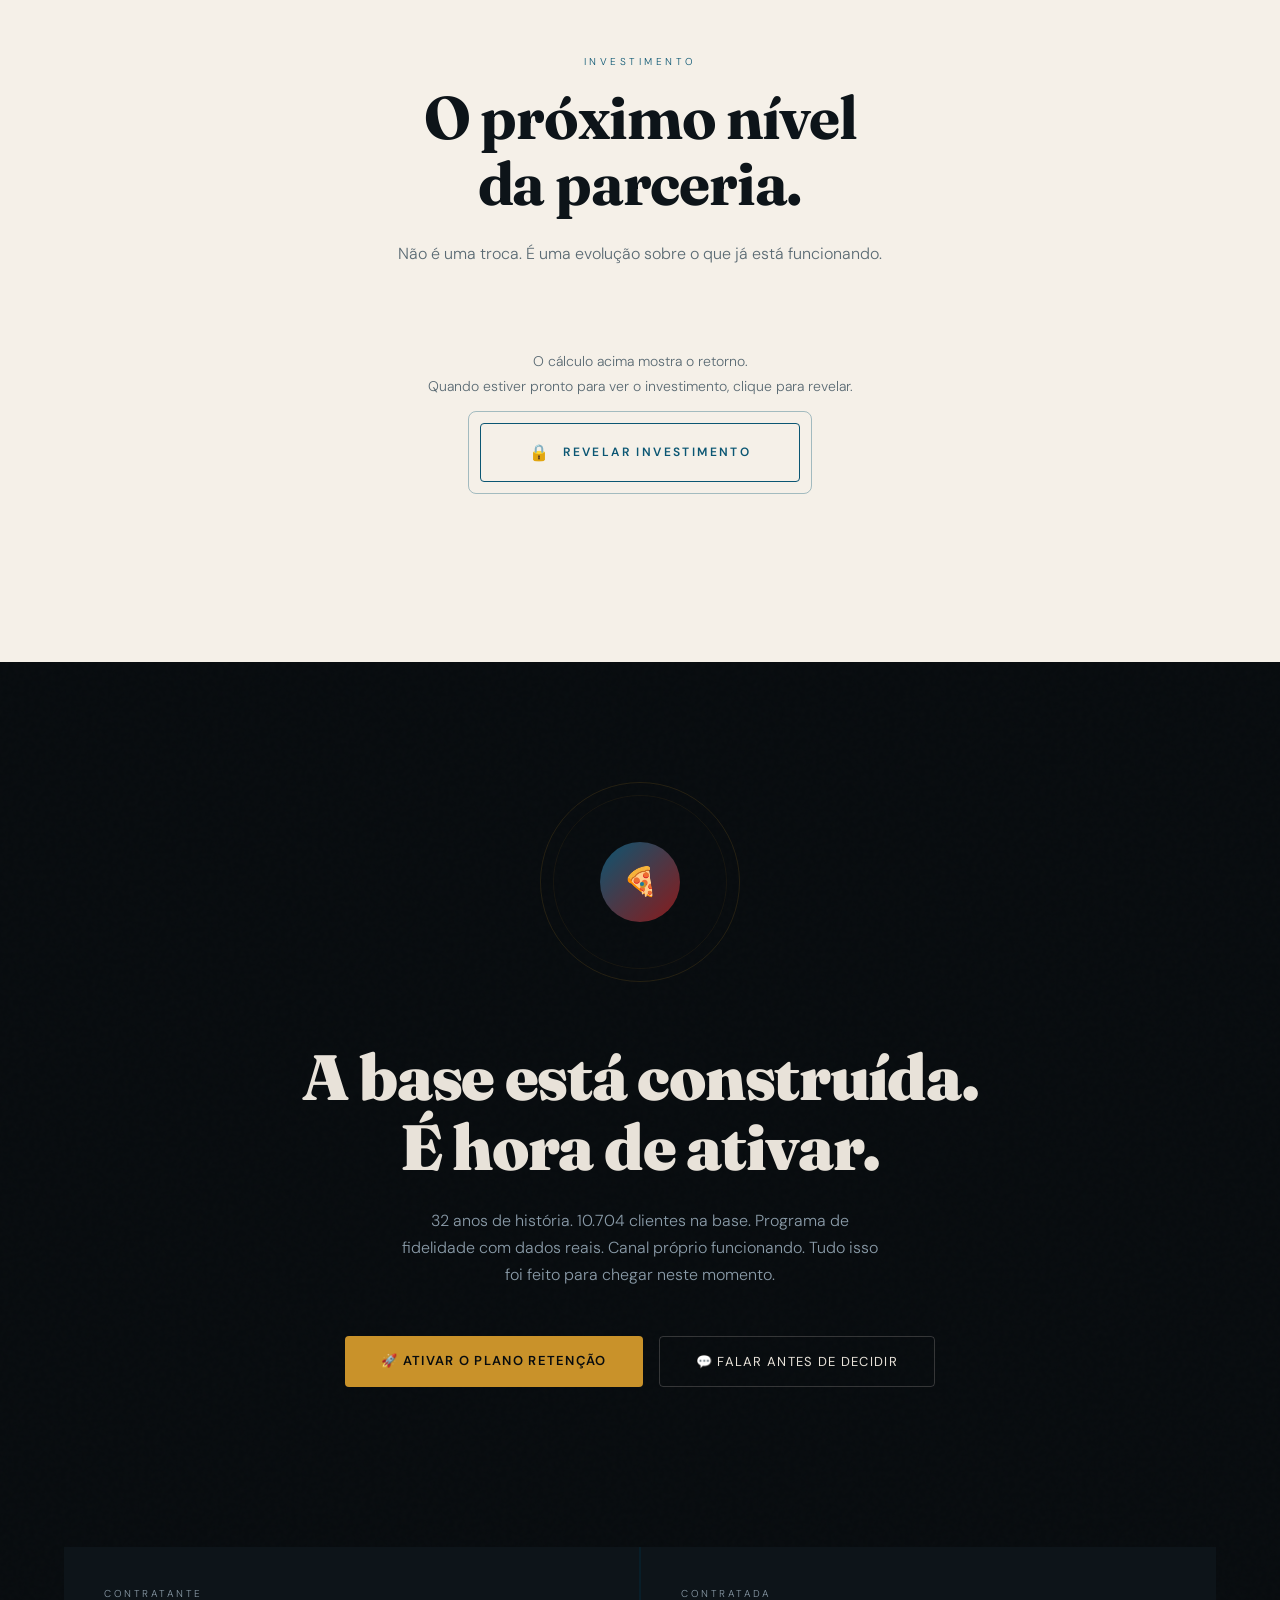
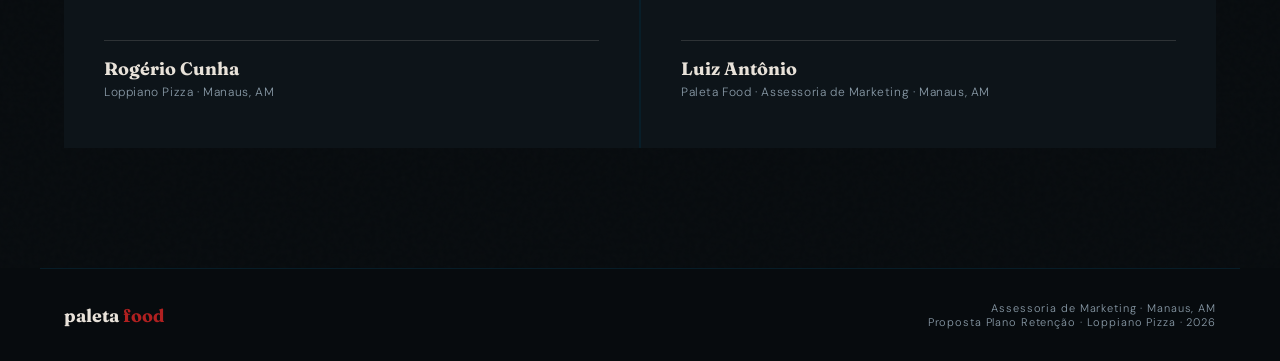
==== commit 3ac93e4f: "Update index.html" ====
--- a/index.html
+++ b/index.html
@@ -1,554 +1,811 @@
 <!DOCTYPE html>
 <html lang="pt-BR">
 <head>
-  <meta charset="UTF-8">
-  <meta name="viewport" content="width=device-width, initial-scale=1.0">
-  <title>Plano Retenção | Loppiano Pizza × Paleta Food</title>
-  <link rel="preconnect" href="https://fonts.googleapis.com">
-  <link href="https://fonts.googleapis.com/css2?family=Fraunces:ital,wght@0,300;0,400;0,700;0,900;1,300;1,700&family=DM+Sans:wght@300;400;500;600&display=swap" rel="stylesheet">
-  <link rel="stylesheet" href="css/style.css">
+<meta charset="UTF-8">
+<meta name="viewport" content="width=device-width, initial-scale=1.0">
+<title>Plano Retenção | Loppiano Pizza × Paleta Food</title>
+<link rel="preconnect" href="https://fonts.googleapis.com">
+<link href="https://fonts.googleapis.com/css2?family=Fraunces:ital,wght@0,300;0,400;0,700;0,900;1,300;1,700&family=DM+Sans:wght@300;400;500;600&display=swap" rel="stylesheet">
+<style>
+/* ── TOKENS ── */
+:root{
+  --teal:#0B5673;--teal-light:#1a7a9e;
+  --red:#8B1A1A;--red-light:#b02020;
+  --gold:#C9922A;--gold-light:#e8b84b;
+  --bg-d:#070b0e;--bg-d2:#0d1419;--bg-d3:#111c23;
+  --text-d:#e8e2d9;--text-dm:#8a9ba8;--border-d:rgba(11,86,115,0.25);
+  --bg-l:#f5f0e8;--bg-l2:#ffffff;--bg-l3:#ede8df;
+  --text-l:#0d1419;--text-lm:#5a6a73;--border-l:rgba(11,86,115,0.12);
+}
+*,*::before,*::after{margin:0;padding:0;box-sizing:border-box;}
+html{scroll-behavior:smooth;}
+body{font-family:'DM Sans',sans-serif;font-weight:300;overflow-x:hidden;cursor:none;background:var(--bg-d);}
+
+/* ── CURSOR ── */
+.cursor{width:12px;height:12px;background:var(--gold);border-radius:50%;position:fixed;top:0;left:0;pointer-events:none;z-index:9999;transform:translate(-50%,-50%);mix-blend-mode:difference;}
+.cursor-ring{width:36px;height:36px;border:1px solid rgba(201,146,42,.5);border-radius:50%;position:fixed;top:0;left:0;pointer-events:none;z-index:9998;transform:translate(-50%,-50%);transition:left .18s ease-out,top .18s ease-out;}
+
+/* ── PARTICLES ── */
+.particles{position:fixed;inset:0;pointer-events:none;z-index:0;overflow:hidden;}
+.particle{position:absolute;width:2px;height:2px;background:rgba(201,146,42,.25);border-radius:50%;animation:particleDrift linear infinite;}
+@keyframes particleDrift{0%{transform:translateY(100vh) translateX(0) scale(0);opacity:0;}10%{opacity:1;}90%{opacity:.4;}100%{transform:translateY(-10vh) translateX(var(--drift)) scale(1.5);opacity:0;}}
+
+/* ── ICON ANIMATIONS ── */
+@keyframes iconFloat{0%,100%{transform:translateY(0);}50%{transform:translateY(-10px);}}
+@keyframes iconBounce{0%,100%{transform:translateY(0) scale(1);}40%{transform:translateY(-10px) scale(1.2);}60%{transform:translateY(-5px) scale(1.1);}}
+@keyframes iconWiggle{0%,100%{transform:rotate(0);}20%{transform:rotate(-15deg);}40%{transform:rotate(12deg);}60%{transform:rotate(-8deg);}80%{transform:rotate(5deg);}}
+@keyframes iconPulse{0%,100%{transform:scale(1);filter:drop-shadow(0 0 0 rgba(201,146,42,0));}50%{transform:scale(1.25);filter:drop-shadow(0 0 12px rgba(201,146,42,.6));}}
+@keyframes iconGlow{0%,100%{filter:drop-shadow(0 0 4px rgba(201,146,42,.3));}50%{filter:drop-shadow(0 0 16px rgba(201,146,42,.8));}}
+@keyframes iconSpin{from{transform:rotate(0);}to{transform:rotate(360deg);}}
+@keyframes numGlowRed{0%,100%{text-shadow:none;}50%{text-shadow:0 0 60px rgba(176,32,32,.5);}}
+@keyframes numGlowGold{0%,100%{text-shadow:none;}50%{text-shadow:0 0 40px rgba(201,146,42,.6);}}
+@keyframes gradientShift{0%{background-position:0%;}100%{background-position:200%;}}
+@keyframes lineDown{from{transform:scaleY(0);}to{transform:scaleY(1);}}
+@keyframes fadeUp{from{opacity:0;transform:translateY(30px);}to{opacity:1;transform:translateY(0);}}
+@keyframes pulseDot{0%,100%{opacity:1;transform:scale(1);}50%{opacity:.5;transform:scale(.7);}}
+@keyframes scrollAnim{0%{transform:scaleY(0);transform-origin:top;}50%{transform:scaleY(1);transform-origin:top;}51%{transform:scaleY(1);transform-origin:bottom;}100%{transform:scaleY(0);transform-origin:bottom;}}
+@keyframes revealRing{0%,100%{transform:scale(1);opacity:.3;}50%{transform:scale(1.05);opacity:.9;}}
+@keyframes orbitDot{from{transform:rotate(0deg) translateX(100px) rotate(0deg);}to{transform:rotate(360deg) translateX(100px) rotate(-360deg);}}
+@keyframes wrapGlow1{0%,100%{box-shadow:0 0 0 rgba(11,86,115,0);}50%{box-shadow:0 0 20px rgba(11,86,115,.4);}}
+@keyframes wrapGlow2{0%,100%{box-shadow:0 0 0 rgba(201,146,42,0);}50%{box-shadow:0 0 20px rgba(201,146,42,.3);}}
+@keyframes wrapGlow3{0%,100%{box-shadow:0 0 0 rgba(176,32,32,0);}50%{box-shadow:0 0 20px rgba(176,32,32,.3);}}
+
+.anim-float{animation:iconFloat 3s ease-in-out infinite;display:inline-block;}
+.anim-bounce{animation:iconBounce 2.5s ease-in-out infinite;display:inline-block;}
+.anim-wiggle{animation:iconWiggle 3s ease-in-out infinite;display:inline-block;}
+.anim-pulse{animation:iconPulse 2s ease-in-out infinite;display:inline-block;}
+.anim-glow{animation:iconGlow 2s ease-in-out infinite;display:inline-block;}
+.spin-icon{display:inline-block;animation:iconSpin 8s linear infinite;}
+
+/* ── SECTION THEMES ── */
+.section-dark{background:var(--bg-d);color:var(--text-d);position:relative;}
+.section-dark::before{content:'';position:absolute;inset:0;background-image:url("data:image/svg+xml,%3Csvg viewBox='0 0 256 256' xmlns='http://www.w3.org/2000/svg'%3E%3Cfilter id='n'%3E%3CfeTurbulence type='fractalNoise' baseFrequency='0.9' numOctaves='4' stitchTiles='stitch'/%3E%3C/filter%3E%3Crect width='100%25' height='100%25' filter='url(%23n)' opacity='1'/%3E%3C/svg%3E");opacity:.018;pointer-events:none;z-index:0;}
+.section-dark>*{position:relative;z-index:1;}
+.section-dark .section-label{color:var(--gold);}
+.section-dark .section-label::before{background:var(--gold);}
+.section-dark .section-title{color:var(--text-d);}
+.section-dark .section-desc{color:var(--text-dm);}
+.section-light{background:var(--bg-l);color:var(--text-l);position:relative;}
+.section-light .section-label{color:var(--teal);}
+.section-light .section-label::before{background:var(--teal);}
+.section-light .section-title{color:var(--text-l);}
+.section-light .section-desc{color:var(--text-lm);}
+
+/* ── NAV ── */
+nav{position:fixed;top:0;left:0;right:0;z-index:100;padding:20px 40px;display:flex;align-items:center;justify-content:space-between;background:linear-gradient(to bottom,rgba(7,11,14,.96),transparent);backdrop-filter:blur(8px);}
+.nav-logo{font-family:'Fraunces',serif;font-size:18px;font-weight:700;letter-spacing:-.02em;color:#e8e2d9;}
+.nav-logo span{color:var(--red-light);}
+.nav-links{display:flex;gap:32px;list-style:none;}
+.nav-links a{font-size:11px;letter-spacing:.15em;text-transform:uppercase;color:#8a9ba8;text-decoration:none;cursor:none;transition:color .3s;}
+.nav-links a:hover{color:var(--gold);}
+.nav-cta{background:var(--gold);color:#070b0e;font-family:'DM Sans',sans-serif;font-size:11px;font-weight:600;letter-spacing:.12em;text-transform:uppercase;text-decoration:none;padding:10px 20px;border-radius:4px;cursor:none;transition:background .3s,transform .2s;}
+.nav-cta:hover{background:var(--gold-light);transform:translateY(-1px);}
+
+/* ── BUTTONS ── */
+.btn-primary{background:var(--gold);color:#070b0e;border:none;padding:16px 36px;font-family:'DM Sans',sans-serif;font-size:13px;font-weight:600;letter-spacing:.1em;text-transform:uppercase;text-decoration:none;border-radius:4px;cursor:none;transition:background .3s,transform .2s,box-shadow .3s;display:inline-block;}
+.btn-primary:hover{background:var(--gold-light);transform:translateY(-2px);box-shadow:0 8px 32px rgba(201,146,42,.3);}
+.btn-ghost{background:transparent;color:#e8e2d9;border:1px solid rgba(232,226,217,.2);padding:16px 36px;font-family:'DM Sans',sans-serif;font-size:13px;font-weight:400;letter-spacing:.1em;text-transform:uppercase;text-decoration:none;border-radius:4px;cursor:none;transition:border-color .3s,color .3s,transform .2s;display:inline-block;}
+.btn-ghost:hover{border-color:var(--gold);color:var(--gold);transform:translateY(-2px);}
+
+/* ── LAYOUT ── */
+.container{max-width:1200px;margin:0 auto;padding:120px 24px;}
+.section-label{font-size:10px;letter-spacing:.35em;text-transform:uppercase;margin-bottom:16px;display:flex;align-items:center;gap:12px;}
+.section-label::before{content:'';width:32px;height:1px;}
+.section-title{font-family:'Fraunces',serif;font-size:clamp(32px,5vw,60px);font-weight:700;line-height:1.1;letter-spacing:-.02em;margin-bottom:24px;}
+.section-desc{font-size:16px;max-width:600px;line-height:1.8;font-weight:300;}
+.section-header{margin-bottom:72px;}
+
+/* ── REVEAL ── */
+.reveal{opacity:0;transform:translateY(40px);transition:opacity .8s ease,transform .8s ease;}
+.reveal-left{opacity:0;transform:translateX(-40px);transition:opacity .8s ease,transform .8s ease;}
+.reveal-right{opacity:0;transform:translateX(40px);transition:opacity .8s ease,transform .8s ease;}
+.reveal.visible,.reveal-left.visible,.reveal-right.visible{opacity:1;transform:none;}
+.reveal-delay-1{transition-delay:.1s;}.reveal-delay-2{transition-delay:.2s;}.reveal-delay-3{transition-delay:.3s;}
+
+/* ── HERO ── */
+#hero{min-height:100vh;display:flex;flex-direction:column;align-items:center;justify-content:center;text-align:center;padding:60px 24px;background:var(--bg-d);}
+.hero-bg{position:absolute;inset:0;background:radial-gradient(ellipse 80% 60% at 20% 50%,rgba(11,86,115,.22) 0%,transparent 70%),radial-gradient(ellipse 60% 80% at 80% 30%,rgba(139,26,26,.16) 0%,transparent 70%),radial-gradient(ellipse 40% 40% at 50% 90%,rgba(201,146,42,.08) 0%,transparent 60%);}
+.hero-line{position:absolute;top:0;left:50%;width:1px;height:100%;background:linear-gradient(to bottom,transparent,rgba(201,146,42,.25) 40%,transparent);animation:lineDown 2s ease forwards;transform-origin:top;}
+.hero-accent-line{position:absolute;bottom:0;left:0;width:100%;height:2px;background:linear-gradient(to right,transparent,var(--teal-light),var(--gold),var(--red-light),transparent);background-size:200% 100%;animation:gradientShift 4s linear infinite;}
+.hero-badge{display:inline-flex;align-items:center;gap:8px;background:rgba(201,146,42,.1);border:1px solid rgba(201,146,42,.3);border-radius:100px;padding:6px 18px;font-size:11px;letter-spacing:.2em;text-transform:uppercase;color:var(--gold);margin-bottom:48px;opacity:0;animation:fadeUp .8s .3s ease forwards;}
+.hero-badge::before{content:'';width:6px;height:6px;background:var(--gold);border-radius:50%;animation:pulseDot 2s infinite;}
+.hero-eyebrow{font-family:'Fraunces',serif;font-size:clamp(11px,1.5vw,14px);font-weight:300;letter-spacing:.3em;color:#8a9ba8;margin-bottom:20px;opacity:0;animation:fadeUp .8s .5s ease forwards;text-transform:uppercase;}
+.hero-title{font-family:'Fraunces',serif;font-size:clamp(48px,9vw,108px);font-weight:900;line-height:.92;letter-spacing:-.03em;margin-bottom:32px;opacity:0;animation:fadeUp 1s .7s ease forwards;color:#e8e2d9;}
+.accent-teal{color:var(--teal-light);}.accent-red{color:var(--red-light);}.accent-gold{color:var(--gold);}
+.hero-sub{font-size:clamp(14px,2vw,18px);color:#8a9ba8;font-weight:300;max-width:560px;line-height:1.7;margin-bottom:60px;opacity:0;animation:fadeUp .8s 1s ease forwards;}
+.hero-cta{display:flex;gap:16px;flex-wrap:wrap;justify-content:center;opacity:0;animation:fadeUp .8s 1.2s ease forwards;}
+.hero-scroll{position:absolute;bottom:40px;left:50%;transform:translateX(-50%);display:flex;flex-direction:column;align-items:center;gap:8px;opacity:0;animation:fadeUp .8s 1.8s ease forwards;}
+.hero-scroll span{font-size:10px;letter-spacing:.2em;text-transform:uppercase;color:#8a9ba8;}
+.scroll-line{width:1px;height:50px;background:linear-gradient(to bottom,var(--gold),transparent);animation:scrollAnim 1.5s infinite;}
+
+/* ── NÚMEROS ── */
+.numeros-grid{display:grid;grid-template-columns:repeat(3,1fr);gap:2px;background:var(--border-l);}
+.num-card{background:var(--bg-l2);padding:40px 36px;position:relative;overflow:hidden;transition:background .3s,transform .3s,box-shadow .3s;cursor:none;}
+.num-card:hover{background:#fffdf9;transform:translateY(-3px);box-shadow:0 8px 40px rgba(11,86,115,.08);}
+.num-card::after{content:'';position:absolute;bottom:0;left:0;width:100%;height:3px;transform:scaleX(0);transform-origin:left;transition:transform .5s;}
+.num-card:hover::after{transform:scaleX(1);}
+.nb-teal::after{background:var(--teal-light);}.nb-gold::after{background:var(--gold);}.nb-red::after{background:var(--red-light);}.nb-muted::after{background:#8a9ba8;}
+.num-val{font-family:'Fraunces',serif;font-size:clamp(40px,5vw,68px);font-weight:900;line-height:1;margin-bottom:8px;}
+.nb-teal .num-val{color:var(--teal);}.nb-gold .num-val{color:var(--gold);}.nb-red .num-val{color:var(--red-light);}.nb-muted .num-val{color:#5a6a73;}
+.num-unit{font-size:12px;letter-spacing:.15em;color:var(--text-lm);text-transform:uppercase;font-weight:500;margin-bottom:12px;}
+.num-desc{font-size:13px;color:var(--text-lm);line-height:1.7;font-weight:300;}
+.num-desc strong{color:var(--text-l);font-weight:500;}
+.donuz-pill{display:inline-flex;align-items:center;gap:8px;background:rgba(11,86,115,.08);border:1px solid rgba(11,86,115,.2);border-radius:3px;padding:5px 14px;font-size:10px;letter-spacing:.15em;color:var(--teal);text-transform:uppercase;margin-top:16px;}
+.ret-bar-wrap{margin-top:20px;}
+.ret-bar-labels{display:flex;justify-content:space-between;margin-bottom:8px;font-size:11px;color:var(--text-lm);}
+.label-red{color:var(--red-light);}
+.ret-bar{height:4px;background:rgba(0,0,0,.08);border-radius:2px;overflow:hidden;}
+.ret-fill{height:100%;width:0%;background:var(--red-light);border-radius:2px;transition:width 1.6s cubic-bezier(.16,1,.3,1);}
+.ret-fill.active{width:22%;}
+.inac-fill{height:100%;width:0%;background:rgba(139,26,26,.25);border-radius:2px;transition:width 1.6s .2s cubic-bezier(.16,1,.3,1);}
+.inac-fill.active{width:78%;}
+.mt4{margin-top:4px;}
+
+/* ── CONQUISTAS ── */
+.conquistas-grid{display:grid;grid-template-columns:repeat(3,1fr);gap:2px;background:var(--border-d);margin-top:64px;}
+.conquista-card{background:var(--bg-d2);padding:40px 32px;position:relative;overflow:hidden;cursor:none;transition:background .4s,transform .3s;}
+.conquista-card:hover{background:var(--bg-d3);transform:translateY(-3px);}
+.conquista-card::before{content:'';position:absolute;top:0;left:0;width:100%;height:3px;background:var(--teal-light);transform:scaleX(0);transform-origin:left;transition:transform .5s;}
+.conquista-card:hover::before{transform:scaleX(1);}
+.cq-icon{font-size:32px;margin-bottom:20px;display:block;}
+.cq-title{font-family:'Fraunces',serif;font-size:20px;font-weight:700;margin-bottom:12px;color:var(--text-d);}
+.cq-desc{font-size:13px;color:var(--text-dm);line-height:1.8;font-weight:300;}
+.info-bar{background:var(--bg-d2);border-left:3px solid var(--gold);padding:28px 32px;display:flex;align-items:center;gap:20px;margin-top:2px;}
+.info-bar p{font-size:14px;color:var(--text-dm);line-height:1.8;font-weight:300;}
+.info-bar p strong{color:var(--text-d);font-weight:500;}
+
+/* ── PROBLEMA ── */
+.problema-layout{display:grid;grid-template-columns:1fr 1fr;gap:2px;background:var(--border-l);margin-top:64px;}
+.prob-left{background:var(--bg-l2);padding:56px 48px;}
+.prob-right{background:var(--bg-l3);padding:56px 48px;display:flex;flex-direction:column;gap:20px;}
+.prob-big{font-family:'Fraunces',serif;font-size:clamp(96px,14vw,180px);font-weight:900;line-height:.85;letter-spacing:-.04em;color:var(--red-light);display:inline-block;}
+.prob-percent{font-size:.45em;vertical-align:super;opacity:.8;}
+.prob-big.glow-active{animation:numGlowRed 3s ease-in-out infinite;}
+.prob-desc{font-size:15px;color:var(--text-lm);line-height:1.8;font-weight:300;max-width:380px;margin-top:20px;}
+.prob-desc strong{color:var(--text-l);font-weight:500;}
+.prob-stat{background:var(--bg-l2);border-left:3px solid var(--border-l);padding:24px 28px;transition:border-color .3s,transform .2s;box-shadow:0 2px 12px rgba(0,0,0,.04);}
+.prob-stat:hover{border-left-color:var(--teal);transform:translateX(4px);}
+.highlight-gold{border-left-color:var(--gold)!important;}
+.highlight-red{border-left-color:var(--red-light)!important;}
+.prob-stat-val{font-family:'Fraunces',serif;font-size:32px;font-weight:900;color:var(--gold);line-height:1;margin-bottom:6px;}
+.prob-stat-desc{font-size:13px;color:var(--text-lm);line-height:1.6;font-weight:300;}
+
+/* ── SOLUÇÃO ── */
+.frentes-grid{display:grid;grid-template-columns:repeat(3,1fr);gap:2px;background:var(--border-d);margin-top:64px;}
+.frente-card{background:var(--bg-d2);padding:48px 36px;position:relative;overflow:hidden;cursor:none;transition:background .4s,transform .3s;}
+.frente-card:hover{background:var(--bg-d3);transform:translateY(-4px);}
+.frente-card::before{content:'';position:absolute;top:0;left:0;width:100%;height:3px;}
+.fr-1::before{background:var(--teal-light);}.fr-2::before{background:var(--gold);}.fr-3::before{background:var(--red-light);}
+.fr-1:hover{box-shadow:0 -4px 32px rgba(11,86,115,.15);}
+.fr-2:hover{box-shadow:0 -4px 32px rgba(201,146,42,.12);}
+.fr-3:hover{box-shadow:0 -4px 32px rgba(176,32,32,.12);}
+.frente-num{font-family:'Fraunces',serif;font-size:72px;font-weight:900;opacity:.06;position:absolute;top:16px;right:20px;color:var(--text-d);}
+.frente-tag{font-size:10px;letter-spacing:.25em;text-transform:uppercase;font-weight:500;margin-bottom:12px;}
+.fr-1 .frente-tag{color:var(--teal-light);}.fr-2 .frente-tag{color:var(--gold);}.fr-3 .frente-tag{color:var(--red-light);}
+.frente-icon-wrap{width:56px;height:56px;border-radius:12px;display:flex;align-items:center;justify-content:center;font-size:26px;margin-bottom:24px;}
+.fr-icon-1{background:rgba(11,86,115,.15);border:1px solid rgba(11,86,115,.3);animation:wrapGlow1 3s ease-in-out infinite;}
+.fr-icon-2{background:rgba(201,146,42,.1);border:1px solid rgba(201,146,42,.2);animation:wrapGlow2 3s ease-in-out infinite 1s;}
+.fr-icon-3{background:rgba(176,32,32,.1);border:1px solid rgba(176,32,32,.2);animation:wrapGlow3 3s ease-in-out infinite 2s;}
+.frente-name{font-family:'Fraunces',serif;font-size:24px;font-weight:700;margin-bottom:16px;color:var(--text-d);}
+.frente-desc{font-size:14px;color:var(--text-dm);line-height:1.8;font-weight:300;margin-bottom:24px;}
+.frente-items{display:flex;flex-direction:column;gap:10px;}
+.frente-item{font-size:12px;color:var(--text-dm);padding-left:16px;position:relative;line-height:1.5;}
+.frente-item::before{content:'→';position:absolute;left:0;font-family:'Fraunces',serif;font-size:11px;}
+.fr-item-1::before{color:var(--teal-light);}.fr-item-2::before{color:var(--gold);}.fr-item-3::before{color:var(--red-light);}
+
+/* ── COMO FUNCIONA ── */
+.case-block{margin-top:64px;border:1px solid var(--border-l);border-radius:4px;overflow:hidden;}
+.case-label{background:rgba(139,26,26,.06);border-bottom:1px solid rgba(139,26,26,.15);padding:16px 28px;font-size:12px;color:var(--red);font-weight:500;letter-spacing:.05em;}
+.case-layout{display:grid;grid-template-columns:1fr 1fr;}
+.case-screen{background:var(--bg-l3);padding:40px;position:relative;}
+.case-text{background:var(--bg-l2);padding:40px;display:flex;flex-direction:column;gap:28px;}
+.donuz-mockup{background:#fff;border:1px solid #e0e0e0;border-radius:8px;overflow:hidden;box-shadow:0 4px 24px rgba(0,0,0,.08);}
+.dm-header{display:flex;align-items:flex-start;gap:16px;padding:20px 24px;background:#f8f8f8;border-bottom:1px solid #e8e8e8;}
+.dm-avatar{width:48px;height:48px;border-radius:50%;background:#cccccc;display:flex;align-items:center;justify-content:center;font-family:'Fraunces',serif;font-weight:700;font-size:16px;color:#666;flex-shrink:0;}
+.dm-info{flex:1;}
+.dm-name{font-weight:600;font-size:14px;color:#333;margin-bottom:4px;}
+.dm-pts{color:#6c5ce7;font-weight:700;}
+.dm-meta{font-size:12px;color:#888;margin-bottom:8px;}
+.dm-warning{font-size:11px;color:#d63031;font-weight:500;background:rgba(214,48,49,.06);padding:6px 10px;border-radius:4px;border:1px solid rgba(214,48,49,.2);}
+.dm-table{padding:0 24px 16px;}
+.dm-table-header{display:grid;grid-template-columns:90px 1fr 70px 110px;gap:8px;padding:12px 0 8px;border-bottom:2px solid #e8e8e8;font-size:10px;font-weight:700;color:#333;letter-spacing:.04em;}
+.dm-row{display:grid;grid-template-columns:90px 1fr 70px 110px;gap:8px;padding:10px 0;border-bottom:1px solid #f0f0f0;font-size:11px;color:#555;align-items:center;}
+.dm-row-expired{color:#d63031;}
+.dm-striked{text-decoration:line-through;opacity:.7;}
+.callout{display:flex;align-items:flex-start;gap:10px;margin-top:12px;padding:12px 16px;border-radius:4px;}
+.callout-red{background:rgba(139,26,26,.06);border:1px solid rgba(139,26,26,.2);}
+.callout-gold{background:rgba(201,146,42,.06);border:1px solid rgba(201,146,42,.2);}
+.callout-dot{width:8px;height:8px;border-radius:50%;background:var(--red-light);flex-shrink:0;margin-top:4px;}
+.callout-text{font-size:12px;color:var(--text-lm);line-height:1.6;}
+.callout-text strong{color:var(--text-l);font-weight:600;}
+.case-insight{background:rgba(139,26,26,.04);border-left:3px solid var(--red-light);padding:20px 24px;}
+.ci-title{font-family:'Fraunces',serif;font-size:18px;font-weight:700;color:var(--text-l);margin-bottom:10px;}
+.ci-desc{font-size:13px;color:var(--text-lm);line-height:1.7;font-weight:300;}
+.case-bullets{display:flex;flex-direction:column;gap:12px;}
+.case-bullet{display:flex;align-items:flex-start;gap:12px;font-size:13px;color:var(--text-lm);}
+.cb-icon{width:20px;height:20px;border-radius:50%;display:flex;align-items:center;justify-content:center;font-size:10px;font-weight:700;flex-shrink:0;}
+.cb-red{background:rgba(139,26,26,.1);color:var(--red-light);border:1px solid rgba(139,26,26,.2);}
+.timeline-block{margin-top:48px;}
+.timeline-label{font-size:10px;letter-spacing:.3em;text-transform:uppercase;color:var(--teal);margin-bottom:24px;display:flex;align-items:center;gap:12px;}
+.timeline-label::before{content:'';width:24px;height:1px;background:var(--teal);}
+.timeline-grid{display:grid;grid-template-columns:1fr auto 1fr auto 1fr;gap:0;align-items:start;}
+.timeline-card{background:var(--bg-l2);border:1px solid var(--border-l);padding:32px 28px;transition:transform .3s,box-shadow .3s;}
+.timeline-card:hover{transform:translateY(-4px);box-shadow:0 12px 40px rgba(11,86,115,.1);}
+.timeline-arrow{display:flex;align-items:center;justify-content:center;padding:0 16px;font-size:24px;color:var(--teal);opacity:.4;padding-top:32px;}
+.tc-month{font-size:10px;letter-spacing:.3em;text-transform:uppercase;font-weight:600;margin-bottom:12px;}
+.tc-1 .tc-month{color:var(--teal);}.tc-2 .tc-month{color:var(--gold);}.tc-3 .tc-month{color:var(--red-light);}
+.tc-title{font-family:'Fraunces',serif;font-size:18px;font-weight:700;color:var(--text-l);margin-bottom:16px;line-height:1.2;}
+.tc-items{display:flex;flex-direction:column;gap:8px;}
+.tc-item{font-size:12px;color:var(--text-lm);padding-left:14px;position:relative;line-height:1.5;}
+.tc-item::before{content:'→';position:absolute;left:0;color:var(--teal-light);font-size:10px;}
+.responsavel-block{margin-top:48px;}
+.resp-card{display:flex;align-items:center;gap:32px;background:var(--bg-l2);border:1px solid var(--border-l);padding:40px;box-shadow:0 4px 24px rgba(0,0,0,.06);}
+.resp-avatar{width:72px;height:72px;border-radius:50%;background:linear-gradient(135deg,var(--teal),var(--red));display:flex;align-items:center;justify-content:center;font-family:'Fraunces',serif;font-weight:700;font-size:22px;color:#fff;flex-shrink:0;}
+.resp-info{flex:1;}
+.resp-name{font-family:'Fraunces',serif;font-size:22px;font-weight:700;color:var(--text-l);margin-bottom:4px;}
+.resp-role{font-size:12px;color:var(--text-lm);letter-spacing:.08em;margin-bottom:12px;}
+.resp-statement{font-size:14px;color:var(--text-lm);line-height:1.7;font-weight:300;border-left:3px solid var(--gold);padding-left:16px;font-style:italic;}
+.resp-since{text-align:center;flex-shrink:0;}
+.resp-since-num{font-family:'Fraunces',serif;font-size:52px;font-weight:900;color:var(--gold);line-height:1;}
+.resp-since-label{font-size:11px;color:var(--text-lm);letter-spacing:.08em;text-transform:uppercase;line-height:1.4;}
+.resp-ritmo{display:grid;grid-template-columns:repeat(3,1fr);gap:2px;background:var(--border-l);margin-top:2px;}
+.ritmo-item{background:var(--bg-l3);padding:24px 28px;display:flex;align-items:flex-start;gap:14px;}
+.ritmo-icon{font-size:22px;flex-shrink:0;}
+.ritmo-text{font-size:13px;color:var(--text-lm);line-height:1.6;}
+.ritmo-text strong{color:var(--text-l);font-weight:600;}
+
+/* ── ROI ── */
+.roi-grid{display:grid;grid-template-columns:repeat(3,1fr);gap:2px;background:var(--border-d);margin-top:48px;}
+.roi-card{background:var(--bg-d);padding:40px 36px;cursor:none;transition:background .3s,transform .3s;position:relative;overflow:hidden;}
+.roi-card::after{content:'';position:absolute;bottom:0;left:0;width:100%;height:2px;background:var(--gold);transform:scaleX(0);transform-origin:left;transition:transform .4s;}
+.roi-card:hover{background:var(--bg-d3);transform:translateY(-3px);}
+.roi-card:hover::after{transform:scaleX(1);}
+.roi-step{font-size:10px;letter-spacing:.25em;text-transform:uppercase;color:var(--gold);margin-bottom:16px;}
+.roi-val{font-family:'Fraunces',serif;font-size:48px;font-weight:900;color:var(--text-d);line-height:1;margin-bottom:8px;}
+.roi-label{font-size:13px;color:var(--text-dm);line-height:1.6;font-weight:300;}
+.roi-result{background:rgba(201,146,42,.08);border:1px solid rgba(201,146,42,.3);padding:40px;margin-top:2px;display:flex;align-items:center;justify-content:space-between;gap:40px;transition:background .3s;}
+.roi-result:hover{background:rgba(201,146,42,.13);}
+.roi-result-text h3{font-family:'Fraunces',serif;font-size:22px;font-weight:700;color:var(--text-d);margin-bottom:12px;line-height:1.3;}
+.roi-result-text p{font-size:14px;color:var(--text-dm);line-height:1.7;max-width:480px;font-weight:300;}
+.roi-result-right{text-align:right;flex-shrink:0;}
+.roi-multiplier{font-family:'Fraunces',serif;font-size:80px;font-weight:900;color:var(--gold);line-height:1;animation:numGlowGold 3s ease-in-out infinite;}
+.roi-multiplier-label{font-size:12px;color:var(--text-dm);margin-top:4px;}
+
+/* ── INVESTIMENTO ── */
+.inv-header{text-align:center;margin-bottom:80px;}
+.inv-header .section-label{justify-content:center;}
+.inv-header .section-label::before{display:none;}
+.reveal-gate{text-align:center;margin-bottom:60px;}
+.reveal-gate p{font-size:14px;color:var(--text-lm);margin-bottom:24px;line-height:1.8;max-width:440px;margin-left:auto;margin-right:auto;}
+.reveal-btn-wrap{position:relative;display:inline-block;}
+.reveal-ring{position:absolute;inset:-12px;border-radius:8px;border:1px solid rgba(11,86,115,.35);animation:revealRing 2s ease-in-out infinite;pointer-events:none;}
+.btn-reveal{background:transparent;border:1px solid var(--teal);color:var(--teal);padding:18px 48px;font-family:'DM Sans',sans-serif;font-size:12px;font-weight:600;letter-spacing:.2em;text-transform:uppercase;cursor:none;border-radius:4px;transition:background .3s,color .3s,box-shadow .3s;display:inline-flex;align-items:center;gap:12px;}
+.btn-reveal:hover{background:var(--teal);color:#fff;box-shadow:0 8px 32px rgba(11,86,115,.3);}
+.btn-reveal .lock-icon{font-size:16px;transition:transform .3s;}
+.btn-reveal.unlocked .lock-icon{transform:rotate(-20deg);}
+.pricing-wrapper{max-height:0;overflow:hidden;transition:max-height 1.2s cubic-bezier(.16,1,.3,1),opacity .8s ease;opacity:0;}
+.pricing-wrapper.visible{max-height:2400px;opacity:1;}
+.pricing-context{background:var(--bg-l3);padding:24px 32px;display:flex;align-items:center;gap:16px;border:1px solid var(--border-l);margin-bottom:2px;font-size:14px;color:var(--text-lm);}
+.pricing-context strong{color:var(--text-l);font-weight:500;}
+.pricing-breakdown{display:grid;grid-template-columns:1fr 1fr;gap:2px;background:var(--border-l);}
+.pb-card{background:var(--bg-l2);padding:48px 40px;border:1px solid var(--border-l);}
+.pb-card-featured{background:var(--bg-l3);position:relative;overflow:hidden;}
+.pb-card-featured::before{content:'';position:absolute;top:0;left:0;width:100%;height:3px;background:linear-gradient(to right,var(--teal-light),var(--gold));background-size:200%;animation:gradientShift 3s linear infinite;}
+.pb-label{font-size:10px;letter-spacing:.25em;text-transform:uppercase;color:var(--text-lm);margin-bottom:8px;}
+.pb-label-gold{color:var(--gold);}
+.pb-desc{font-size:13px;color:var(--text-lm);margin-bottom:24px;line-height:1.6;font-weight:300;}
+.pb-value{font-family:'Fraunces',serif;font-size:52px;font-weight:900;line-height:1;color:var(--text-l);display:flex;align-items:flex-start;gap:4px;}
+.pb-value sup{font-size:20px;font-weight:300;margin-top:10px;}
+.pb-value-gold{color:var(--gold);}
+.pb-per{font-size:12px;color:var(--text-lm);margin-top:8px;}
+.pb-features{list-style:none;display:flex;flex-direction:column;gap:10px;margin-top:28px;}
+.pb-features li{display:flex;align-items:flex-start;gap:10px;font-size:13px;color:var(--text-lm);line-height:1.5;font-weight:300;}
+.pb-features li::before{content:'→';flex-shrink:0;color:var(--teal);font-family:'Fraunces',serif;}
+.pricing-total{background:rgba(11,86,115,.06);border:1px solid rgba(11,86,115,.15);padding:40px;display:flex;justify-content:space-between;align-items:center;gap:40px;flex-wrap:wrap;margin-top:2px;transition:background .3s;}
+.pricing-total:hover{background:rgba(11,86,115,.1);}
+.pt-label{font-size:10px;letter-spacing:.25em;text-transform:uppercase;color:var(--teal);margin-bottom:12px;}
+.pt-desc{font-size:13px;color:var(--text-lm);max-width:400px;line-height:1.7;font-weight:300;}
+.pt-num{font-family:'Fraunces',serif;font-size:72px;font-weight:900;color:var(--teal);line-height:1;animation:numGlowGold 3s ease-in-out infinite;}
+.pt-currency{font-size:28px;font-weight:300;vertical-align:top;margin-top:12px;display:inline-block;}
+.pt-per{font-size:12px;color:var(--text-lm);margin-top:6px;}
+.pricing-market-note{background:var(--bg-l3);border-left:3px solid var(--gold);padding:28px 32px;margin-top:24px;display:flex;align-items:flex-start;gap:20px;border:1px solid var(--border-l);}
+.pmn-icon{font-size:20px;flex-shrink:0;margin-top:2px;}
+.pmn-text{font-size:13px;color:var(--text-lm);line-height:1.8;font-weight:300;}
+.pmn-text strong{color:var(--text-l);font-weight:500;}
+
+/* ── ASSINATURA ── */
+.assinatura-inner{text-align:center;padding-bottom:80px;}
+.assinatura-ring{width:200px;height:200px;border-radius:50%;border:1px solid rgba(201,146,42,.15);display:flex;align-items:center;justify-content:center;margin:0 auto 60px;position:relative;}
+.assinatura-ring::before{content:'';position:absolute;inset:12px;border-radius:50%;border:1px solid rgba(201,146,42,.08);}
+.orbit-dot{position:absolute;width:6px;height:6px;background:var(--gold);border-radius:50%;top:50%;left:50%;animation:orbitDot 4s linear infinite;transform-origin:0 0;}
+.orbit-dot-2{animation:orbitDot 6s linear infinite reverse;background:var(--teal-light);width:4px;height:4px;}
+.assinatura-ring-inner{width:80px;height:80px;border-radius:50%;background:linear-gradient(135deg,var(--teal),var(--red));display:flex;align-items:center;justify-content:center;font-size:28px;animation:iconFloat 3s ease-in-out infinite;}
+.assinatura-title{font-family:'Fraunces',serif;font-size:clamp(36px,5vw,64px);font-weight:900;line-height:1.1;margin-bottom:24px;letter-spacing:-.02em;color:var(--text-d);}
+.assinatura-sub{font-size:16px;color:var(--text-dm);max-width:480px;margin:0 auto 48px;line-height:1.7;font-weight:300;}
+.assinatura-cta{display:flex;gap:16px;flex-wrap:wrap;justify-content:center;}
+.assinatura-parties{display:grid;grid-template-columns:1fr 1fr;gap:2px;background:var(--border-d);margin-top:80px;text-align:left;}
+.party-block{background:var(--bg-d2);padding:40px 40px 48px;}
+.party-label{font-size:10px;letter-spacing:.25em;text-transform:uppercase;color:var(--text-dm);margin-bottom:40px;}
+.party-line{width:100%;height:1px;background:rgba(232,226,217,.15);margin-bottom:16px;}
+.party-name{font-family:'Fraunces',serif;font-size:18px;font-weight:700;margin-bottom:4px;color:var(--text-d);}
+.party-role{font-size:12px;color:var(--text-dm);letter-spacing:.05em;}
+
+/* ── FOOTER / STICKY ── */
+footer{border-top:1px solid var(--border-d);padding:32px 24px;max-width:1200px;margin:0 auto;display:flex;align-items:center;justify-content:space-between;background:var(--bg-d);}
+.footer-brand{font-family:'Fraunces',serif;font-size:18px;font-weight:700;color:#e8e2d9;}
+.footer-brand span{color:var(--red-light);}
+.footer-info{font-size:11px;color:#8a9ba8;letter-spacing:.08em;text-align:right;}
+.sticky-bar{display:none;position:fixed;bottom:0;left:0;right:0;z-index:200;background:rgba(7,11,14,.97);border-top:1px solid rgba(201,146,42,.3);padding:12px 16px;backdrop-filter:blur(12px);gap:10px;transform:translateY(100%);transition:transform .4s cubic-bezier(.16,1,.3,1);}
+.sticky-bar.visible{transform:translateY(0);}
+.sticky-bar-primary{flex:1;background:var(--gold);color:var(--bg-d);border:none;padding:14px 16px;font-family:'DM Sans',sans-serif;font-size:12px;font-weight:700;letter-spacing:.1em;text-transform:uppercase;text-decoration:none;border-radius:4px;text-align:center;cursor:pointer;}
+.sticky-bar-secondary{background:transparent;color:#8a9ba8;border:1px solid rgba(232,226,217,.15);padding:14px 16px;font-family:'DM Sans',sans-serif;font-size:12px;text-decoration:none;border-radius:4px;text-align:center;white-space:nowrap;cursor:pointer;}
+
+/* ── RESPONSIVE ── */
+@media(max-width:900px){
+  .sticky-bar{display:flex;}nav{padding:16px 20px;}.nav-links{display:none;}
+  .numeros-grid,.conquistas-grid,.frentes-grid,.roi-grid{grid-template-columns:1fr;}
+  .problema-layout,.case-layout,.timeline-grid,.pricing-breakdown,.assinatura-parties,.resp-ritmo{grid-template-columns:1fr;}
+  .timeline-arrow{display:none;}.resp-card{flex-direction:column;gap:20px;}.resp-since{text-align:left;}
+  .roi-result{flex-direction:column;}.roi-result-right{text-align:left;}
+  .pricing-total{flex-direction:column;align-items:flex-start;}
+  footer{flex-direction:column;gap:12px;text-align:center;padding-bottom:80px;}.footer-info{text-align:center;}
+}
+@media(max-width:600px){
+  .cursor,.cursor-ring{display:none;}body{cursor:auto;}a,button{cursor:pointer;}
+  .container{padding:64px 16px;}.hero-cta{flex-direction:column;align-items:center;}
+  .btn-primary,.btn-ghost{width:100%;text-align:center;justify-content:center;}
+  .nav-cta{display:none;}.prob-big{font-size:clamp(80px,22vw,130px);}.particles{display:none;}
+}
+</style>
 </head>
 <body>
- 
-  <div class="cursor" id="cursor"></div>
-  <div class="cursor-ring" id="cursorRing"></div>
-  <div class="particles" id="particles"></div>
- 
-  <!-- STICKY BAR (mobile) -->
-  <div class="sticky-bar" id="stickyBar">
-    <a href="#investimento" class="sticky-bar-primary">Ver investimento</a>
-    <a href="#solucao" class="sticky-bar-secondary">Como funciona</a>
+
+<div class="cursor" id="cursor"></div>
+<div class="cursor-ring" id="cursorRing"></div>
+<div class="particles" id="particles"></div>
+
+<div class="sticky-bar" id="stickyBar">
+  <a href="#investimento" class="sticky-bar-primary">Ver investimento</a>
+  <a href="#solucao" class="sticky-bar-secondary">Como funciona</a>
+</div>
+
+<nav>
+  <div class="nav-logo">loppiano <span>×</span> paleta</div>
+  <ul class="nav-links">
+    <li><a href="#problema">O problema</a></li>
+    <li><a href="#solucao">A solução</a></li>
+    <li><a href="#como-funciona">Como funciona</a></li>
+    <li><a href="#investimento">Investimento</a></li>
+  </ul>
+  <a href="#investimento" class="nav-cta">Ver investimento</a>
+</nav>
+
+<!-- HERO — DARK -->
+<section id="hero" class="section-dark">
+  <div class="hero-bg"></div>
+  <div class="hero-line"></div>
+  <div class="hero-accent-line"></div>
+  <div class="hero-badge">Plano Retenção · Nível 3</div>
+  <div class="hero-eyebrow">Loppiano Pizza — 32 anos de história</div>
+  <h1 class="hero-title">
+    <span class="accent-teal">10.704</span><br>
+    clientes.<br>
+    <span class="accent-red">22%</span> retidos.
+  </h1>
+  <p class="hero-sub">Em um ano, a Loppiano construiu uma das maiores bases de clientes de restaurante de Manaus. Agora é hora de trabalhar essa base.</p>
+  <div class="hero-cta">
+    <a href="#problema" class="btn-primary">Entender o diagnóstico →</a>
+    <a href="#investimento" class="btn-ghost">Ver investimento</a>
   </div>
- 
-  <!-- NAV -->
-  <nav>
-    <div class="nav-logo">loppiano <span>×</span> paleta</div>
-    <ul class="nav-links">
-      <li><a href="#problema">O problema</a></li>
-      <li><a href="#solucao">A solução</a></li>
-      <li><a href="#como-funciona">Como funciona</a></li>
-      <li><a href="#investimento">Investimento</a></li>
-    </ul>
-    <a href="#investimento" class="nav-cta">Ver investimento</a>
-  </nav>
- 
-  <!-- ═══════════════════════════════════
-       HERO — DARK
-  ═══════════════════════════════════ -->
-  <section id="hero" class="section-dark">
-    <div class="hero-bg"></div>
-    <div class="hero-line"></div>
-    <div class="hero-accent-line"></div>
-    <div class="hero-badge">Plano Retenção · Nível 3</div>
-    <div class="hero-eyebrow">Loppiano Pizza — 32 anos de história</div>
-    <h1 class="hero-title">
-      <span class="accent-teal">10.704</span><br>
-      clientes.<br>
-      <span class="accent-red">22%</span> retidos.
-    </h1>
-    <p class="hero-sub">Em um ano, a Loppiano construiu uma das maiores bases de clientes de restaurante de Manaus. Agora é hora de trabalhar essa base.</p>
-    <div class="hero-cta">
-      <a href="#problema" class="btn-primary">Entender o diagnóstico →</a>
-      <a href="#investimento" class="btn-ghost">Ver investimento</a>
-    </div>
-    <div class="hero-scroll">
-      <span>Scroll</span>
-      <div class="scroll-line"></div>
-    </div>
-  </section>
- 
-  <!-- ═══════════════════════════════════
-       NÚMEROS — LIGHT
-  ═══════════════════════════════════ -->
-  <section id="numeros" class="section-light">
-    <div class="container">
-      <div class="section-header">
-        <div class="section-label reveal">Sua base hoje</div>
-        <h2 class="section-title reveal reveal-delay-1">Os números que<br>já são de vocês.</h2>
-        <p class="section-desc reveal reveal-delay-2">Dados do painel Donuz da Loppiano — atualizados em 26/05/2026.</p>
-      </div>
- 
-      <div class="numeros-grid reveal reveal-delay-2">
-        <div class="num-card nb-teal">
-          <div class="num-val counter-anim" data-target="10704">10.704</div>
-          <div class="num-unit">clientes cadastrados</div>
-          <div class="num-desc">Uma das maiores bases identificadas de restaurante em Manaus. <strong>Cada pessoa tem nome, histórico e potencial de retorno.</strong></div>
-          <div class="donuz-pill"><span class="spin-icon">⚙</span> via Donuz</div>
-        </div>
-        <div class="num-card nb-red">
-          <div class="num-val counter-anim" data-target="22" data-suffix="%">22%</div>
-          <div class="num-unit">taxa de retenção</div>
-          <div class="num-desc"><strong>78% da base não voltou.</strong> Não foi o produto — foi a ausência de uma estratégia ativa de retorno.</div>
-          <div class="ret-bar-wrap">
-            <div class="ret-bar-labels">
-              <span class="label-red">Retidos 22%</span>
-              <span>Inativos 78%</span>
-            </div>
-            <div class="ret-bar"><div class="ret-fill" id="retFill"></div></div>
-            <div class="ret-bar mt4"><div class="inac-fill" id="inacFill"></div></div>
-          </div>
-        </div>
-        <div class="num-card nb-gold">
-          <div class="num-val counter-anim" data-target="39270">39.270</div>
-          <div class="num-unit">vendas repetidas</div>
-          <div class="num-desc">Com apenas 22% de retenção. <strong>Imagina o que acontece quando esse número chega a 40%.</strong></div>
-        </div>
-        <div class="num-card nb-teal">
-          <div class="num-val counter-anim" data-target="2462">2.462</div>
-          <div class="num-unit">resgates realizados</div>
-          <div class="num-desc">O programa de fidelidade já funciona. O que falta é a <strong>estratégia por trás</strong> para multiplicar esse número.</div>
-        </div>
-        <div class="num-card nb-muted">
-          <div class="num-val" style="font-size:clamp(28px,3.5vw,44px);">Regular</div>
-          <div class="num-unit">satisfação dos clientes</div>
-          <div class="num-desc">Satisfação regular não é fraqueza — é oportunidade. Cliente regular precisa de um toque para virar cliente fiel.</div>
-        </div>
-        <div class="num-card nb-teal">
-          <div class="num-val counter-anim" data-target="32">32</div>
-          <div class="num-unit">indicações geradas</div>
-          <div class="num-desc">Com uma mecânica de embaixadores ativa, esse número pode crescer 10× sem custo de aquisição.</div>
-        </div>
-      </div>
-    </div>
-  </section>
- 
-  <!-- ═══════════════════════════════════
-       CONQUISTAS — DARK
-  ═══════════════════════════════════ -->
-  <section id="conquistas" class="section-dark">
-    <div class="container">
-      <div class="section-label reveal">12 meses de parceria</div>
-      <h2 class="section-title reveal reveal-delay-1">O que um ano<br>de trabalho construiu.</h2>
-      <p class="section-desc reveal reveal-delay-2">Antes do Plano Retenção fazer sentido, a base precisava existir. Ela existe.</p>
- 
-      <div class="conquistas-grid">
-        <div class="conquista-card reveal reveal-delay-1">
-          <span class="cq-icon anim-float">🌐</span>
-          <div class="cq-title">Canal próprio ativo</div>
-          <div class="cq-desc">loppiano.com.br rodando com pedidos, campanhas semanais e tráfego crescente. Redução progressiva da dependência do iFood.</div>
-        </div>
-        <div class="conquista-card reveal reveal-delay-2">
-          <span class="cq-icon anim-bounce">📲</span>
-          <div class="cq-title">Lista RePediu estruturada</div>
-          <div class="cq-desc">Base de clientes segmentada no WhatsApp, com histórico de pedidos e potencial de reativação imediato.</div>
-        </div>
-        <div class="conquista-card reveal reveal-delay-3">
-          <span class="cq-icon anim-wiggle">🍕</span>
-          <div class="cq-title">Campanhas semanais rodando</div>
-          <div class="cq-desc">Terça em Dobro, Quarta da Família, Vila Tomatinho, Loppiano Festas — frentes ativas gerando receita todo mês.</div>
-        </div>
-        <div class="conquista-card reveal reveal-delay-1">
-          <span class="cq-icon anim-pulse">🎯</span>
-          <div class="cq-title">Posicionamento consolidado</div>
-          <div class="cq-desc">Marca repositada como a pizzaria da família amazonense. Vila Tomatinho e as Festas reforçam esse diferencial continuamente.</div>
-        </div>
-        <div class="conquista-card reveal reveal-delay-2">
-          <span class="cq-icon anim-bounce">📊</span>
-          <div class="cq-title">10.704 clientes identificados</div>
-          <div class="cq-desc">A base foi construída. Cada cliente tem nome, histórico e potencial. Atração e conversão entregaram o ativo mais valioso do restaurante.</div>
-        </div>
-        <div class="conquista-card reveal reveal-delay-3">
-          <span class="cq-icon anim-glow">🏆</span>
-          <div class="cq-title">Donuz com dados reais</div>
-          <div class="cq-desc">O programa existe, tem base, tem histórico de 2.462 resgates. O que falta é uma régua estratégica que o faça trabalhar sozinho.</div>
-        </div>
-      </div>
- 
-      <div class="info-bar reveal reveal-delay-2">
-        <span class="anim-pulse">💡</span>
-        <p>Tudo isso foi construído para chegar neste momento. A Loppiano não está começando — está <strong>chegando no destino que foi combinado há 12 meses.</strong> O Nível 3 não substitui o que foi feito. Ele é o que ativa tudo isso.</p>
-      </div>
-    </div>
-  </section>
- 
-  <!-- ═══════════════════════════════════
-       PROBLEMA — LIGHT
-  ═══════════════════════════════════ -->
-  <section id="problema" class="section-light">
-    <div class="container">
-      <div class="section-label reveal">O diagnóstico</div>
-      <h2 class="section-title reveal reveal-delay-1">78% da base<br>não voltou.</h2>
-      <p class="section-desc reveal reveal-delay-2">Esse número está no painel de vocês. E tem resposta.</p>
- 
-      <div class="problema-layout">
-        <div class="prob-left reveal-left">
-          <div class="prob-big" id="bigNum">78<span class="prob-percent">%</span></div>
-          <p class="prob-desc">de 10.704 clientes cadastrados <strong>não foram trazidos de volta</strong> com uma estratégia ativa. São 8.349 pessoas que já foram à Loppiano, gostaram o suficiente para se cadastrar — e simplesmente não receberam um motivo concreto para retornar.</p>
-        </div>
-        <div class="prob-right reveal-right">
-          <div class="prob-stat highlight-gold">
-            <div class="prob-stat-val">8.349</div>
-            <div class="prob-stat-desc">clientes inativos na base. Cada um representa uma visita não realizada — sem custo adicional de aquisição.</div>
-          </div>
-          <div class="prob-stat">
-            <div class="prob-stat-val" style="color:var(--teal);">Apenas 32</div>
-            <div class="prob-stat-desc">indicações geradas pelo programa. Com mecânica de embaixadores ativa, esse número pode crescer 10× sem investimento em mídia.</div>
-          </div>
-          <div class="prob-stat">
-            <div class="prob-stat-val" style="font-size:20px;color:#5a6a73;">Satisfação "Regular"</div>
-            <div class="prob-stat-desc">É mais fácil e barato elevar a satisfação de quem já é cliente do que adquirir novos. Esse é o trabalho do Nível 3.</div>
-          </div>
-          <div class="prob-stat highlight-red">
-            <div class="prob-stat-val" style="color:var(--red-light);">Pontos vencendo</div>
-            <div class="prob-stat-desc">Clientes acumulam pontos no Donuz que vencem sem nenhum disparo de reativação. Receita que expira no silêncio.</div>
-          </div>
-        </div>
-      </div>
-    </div>
-  </section>
- 
-  <!-- ═══════════════════════════════════
-       SOLUÇÃO — DARK
-  ═══════════════════════════════════ -->
-  <section id="solucao" class="section-dark">
-    <div class="container">
-      <div class="section-label reveal">Plano Retenção</div>
-      <h2 class="section-title reveal reveal-delay-1">Três frentes.<br>Uma estratégia integrada.</h2>
-      <p class="section-desc reveal reveal-delay-2">O Plano Retenção não capta novos clientes. Ele faz os clientes que vocês já têm valerem mais.</p>
- 
-      <div class="frentes-grid">
-        <div class="frente-card fr-1 reveal reveal-delay-1">
-          <div class="frente-num">1</div>
-          <div class="frente-tag">Frente 1</div>
-          <div class="frente-icon-wrap fr-icon-1"><span class="anim-bounce">📲</span></div>
-          <div class="frente-name">Ativação da base inativa</div>
-          <div class="frente-desc">Os 8.349 clientes que não voltaram recebem atenção estratégica. Segmentação, gatilhos e ofertas personalizadas de retorno.</div>
-          <div class="frente-items">
-            <div class="frente-item fr-item-1">Segmentação por comportamento e frequência</div>
-            <div class="frente-item fr-item-1">Campanhas de reativação via WhatsApp</div>
-            <div class="frente-item fr-item-1">Cashback como incentivo de retorno</div>
-            <div class="frente-item fr-item-1">Lógica de recuperação por janela temporal</div>
-          </div>
-        </div>
-        <div class="frente-card fr-2 reveal reveal-delay-2">
-          <div class="frente-num">2</div>
-          <div class="frente-tag">Frente 2</div>
-          <div class="frente-icon-wrap fr-icon-2"><span class="anim-wiggle">🏆</span></div>
-          <div class="frente-name">Fidelização com o Donuz</div>
-          <div class="frente-desc">O programa já está instalado com 2.462 resgates. O que falta é a estratégia que faz cada visita gerar um motivo para a próxima.</div>
-          <div class="frente-items">
-            <div class="frente-item fr-item-2">Mecânica de pontos e cashback estruturada</div>
-            <div class="frente-item fr-item-2">Régua de prêmios por frequência</div>
-            <div class="frente-item fr-item-2">Programa de embaixadores e indicação</div>
-            <div class="frente-item fr-item-2">Ativação de feedback e NPS</div>
-          </div>
-        </div>
-        <div class="frente-card fr-3 reveal reveal-delay-3">
-          <div class="frente-num">3</div>
-          <div class="frente-tag">Frente 3</div>
-          <div class="frente-icon-wrap fr-icon-3"><span class="anim-pulse">⚡</span></div>
-          <div class="frente-name">Régua automática de relacionamento</div>
-          <div class="frente-desc">Comunicação que acontece sem depender de operação manual. Cada comportamento do cliente dispara uma resposta inteligente.</div>
-          <div class="frente-items">
-            <div class="frente-item fr-item-3">Cliente inativo há 21 dias → gatilho automático</div>
-            <div class="frente-item fr-item-3">Cliente frequente → reconhecimento e upgrade</div>
-            <div class="frente-item fr-item-3">Cliente que indicou → fluxo de embaixador</div>
-            <div class="frente-item fr-item-3">E-mail + WhatsApp marketing integrados</div>
-          </div>
-        </div>
-      </div>
-    </div>
-  </section>
- 
-  <!-- ═══════════════════════════════════
-       COMO VAI FUNCIONAR — LIGHT
-  ═══════════════════════════════════ -->
-  <section id="como-funciona" class="section-light">
-    <div class="container">
-      <div class="section-label reveal">Execução</div>
-      <h2 class="section-title reveal reveal-delay-1">Como vai funcionar<br>na prática.</h2>
-      <p class="section-desc reveal reveal-delay-2">Existe um problema real na sua plataforma hoje — e um plano de 90 dias para corrigir isso com quem conhece a Loppiano há 12 meses.</p>
- 
-      <!-- CASE: DONUZ REAL -->
-      <div class="case-block reveal reveal-delay-2">
-        <div class="case-label">⚠ O problema que existe hoje — baseado em dados reais</div>
-        <div class="case-layout">
-          <div class="case-screen">
-            <div class="donuz-mockup">
-              <div class="dm-header">
-                <div class="dm-avatar">LA</div>
-                <div class="dm-info">
-                  <div class="dm-name">Luiz Antonio de Vasconcelos <span class="dm-pts">74,00 Pontos</span></div>
-                  <div class="dm-meta">Último login: 27/05/2026</div>
-                  <div class="dm-warning">✉ Solicitou para não receber e-mails — nenhum canal alternativo configurado</div>
-                </div>
-              </div>
-              <div class="dm-table">
-                <div class="dm-table-header">
-                  <span>Data</span><span>Descrição</span><span>Pontos</span><span>Validade</span>
-                </div>
-                <div class="dm-row dm-row-normal">
-                  <span>28/11/2025</span><span>CHOCOLATE PQ — compra</span><span>74,00</span><span>28/11/2026</span>
-                </div>
-                <div class="dm-row dm-row-expired">
-                  <span>05/05/2025</span><span>Ponto referente ao cadastro</span><span class="dm-striked">10,00</span><span class="dm-striked">Vencido 05/05/2026</span>
-                </div>
+  <div class="hero-scroll"><span>Scroll</span><div class="scroll-line"></div></div>
+</section>
+
+<!-- NÚMEROS — LIGHT -->
+<section id="numeros" class="section-light">
+  <div class="container">
+    <div class="section-header">
+      <div class="section-label reveal">Sua base hoje</div>
+      <h2 class="section-title reveal reveal-delay-1">Os números que<br>já são de vocês.</h2>
+      <p class="section-desc reveal reveal-delay-2">Dados do painel Donuz da Loppiano — atualizados em 26/05/2026.</p>
+    </div>
+    <div class="numeros-grid reveal reveal-delay-2">
+      <div class="num-card nb-teal">
+        <div class="num-val counter-anim" data-target="10704">10.704</div>
+        <div class="num-unit">clientes cadastrados</div>
+        <div class="num-desc">Uma das maiores bases identificadas de restaurante em Manaus. <strong>Cada pessoa tem nome, histórico e potencial de retorno.</strong></div>
+        <div class="donuz-pill"><span class="spin-icon">⚙</span>&nbsp;via Donuz</div>
+      </div>
+      <div class="num-card nb-red">
+        <div class="num-val counter-anim" data-target="22" data-suffix="%">22%</div>
+        <div class="num-unit">taxa de retenção</div>
+        <div class="num-desc"><strong>78% da base não voltou.</strong> Não foi o produto — foi a ausência de uma estratégia ativa de retorno.</div>
+        <div class="ret-bar-wrap">
+          <div class="ret-bar-labels"><span class="label-red">Retidos 22%</span><span>Inativos 78%</span></div>
+          <div class="ret-bar"><div class="ret-fill" id="retFill"></div></div>
+          <div class="ret-bar mt4"><div class="inac-fill" id="inacFill"></div></div>
+        </div>
+      </div>
+      <div class="num-card nb-gold">
+        <div class="num-val counter-anim" data-target="39270">39.270</div>
+        <div class="num-unit">vendas repetidas</div>
+        <div class="num-desc">Com apenas 22% de retenção. <strong>Imagina o que acontece quando esse número chega a 40%.</strong></div>
+      </div>
+      <div class="num-card nb-teal">
+        <div class="num-val counter-anim" data-target="2462">2.462</div>
+        <div class="num-unit">resgates realizados</div>
+        <div class="num-desc">O programa de fidelidade já funciona. O que falta é a <strong>estratégia por trás</strong> para multiplicar esse número.</div>
+      </div>
+      <div class="num-card nb-muted">
+        <div class="num-val" style="font-size:clamp(24px,3vw,40px);">Regular</div>
+        <div class="num-unit">satisfação dos clientes</div>
+        <div class="num-desc">Satisfação regular não é fraqueza — é oportunidade. Cliente regular precisa de um toque para virar cliente fiel.</div>
+      </div>
+      <div class="num-card nb-teal">
+        <div class="num-val counter-anim" data-target="32">32</div>
+        <div class="num-unit">indicações geradas</div>
+        <div class="num-desc">Com mecânica de embaixadores ativa, esse número pode crescer 10× sem custo de aquisição.</div>
+      </div>
+    </div>
+  </div>
+</section>
+
+<!-- CONQUISTAS — DARK -->
+<section id="conquistas" class="section-dark">
+  <div class="container">
+    <div class="section-label reveal">12 meses de parceria</div>
+    <h2 class="section-title reveal reveal-delay-1">O que um ano<br>de trabalho construiu.</h2>
+    <p class="section-desc reveal reveal-delay-2">Antes do Plano Retenção fazer sentido, a base precisava existir. Ela existe.</p>
+    <div class="conquistas-grid">
+      <div class="conquista-card reveal reveal-delay-1"><span class="cq-icon anim-float">🌐</span><div class="cq-title">Canal próprio ativo</div><div class="cq-desc">loppiano.com.br rodando com pedidos e campanhas semanais. Redução progressiva da dependência do iFood.</div></div>
+      <div class="conquista-card reveal reveal-delay-2"><span class="cq-icon anim-bounce">📲</span><div class="cq-title">Lista RePediu estruturada</div><div class="cq-desc">Base segmentada no WhatsApp com histórico de pedidos e potencial de reativação imediato.</div></div>
+      <div class="conquista-card reveal reveal-delay-3"><span class="cq-icon anim-wiggle">🍕</span><div class="cq-title">Campanhas semanais ativas</div><div class="cq-desc">Terça em Dobro, Quarta da Família, Vila Tomatinho, Loppiano Festas — frentes gerando receita todo mês.</div></div>
+      <div class="conquista-card reveal reveal-delay-1"><span class="cq-icon anim-pulse">🎯</span><div class="cq-title">Posicionamento consolidado</div><div class="cq-desc">Marca repositada como a pizzaria da família amazonense. Vila Tomatinho reforça esse diferencial continuamente.</div></div>
+      <div class="conquista-card reveal reveal-delay-2"><span class="cq-icon anim-bounce">📊</span><div class="cq-title">10.704 clientes identificados</div><div class="cq-desc">A base foi construída. Cada cliente tem nome, histórico e potencial. O ativo mais valioso do restaurante.</div></div>
+      <div class="conquista-card reveal reveal-delay-3"><span class="cq-icon anim-glow">🏆</span><div class="cq-title">Donuz com dados reais</div><div class="cq-desc">O programa existe e tem 2.462 resgates. O que falta é uma régua estratégica que o faça trabalhar sozinho.</div></div>
+    </div>
+    <div class="info-bar reveal reveal-delay-2">
+      <span class="anim-pulse">💡</span>
+      <p>Tudo isso foi construído para chegar neste momento. A Loppiano não está começando — está <strong>chegando no destino que foi combinado há 12 meses.</strong></p>
+    </div>
+  </div>
+</section>
+
+<!-- PROBLEMA — LIGHT -->
+<section id="problema" class="section-light">
+  <div class="container">
+    <div class="section-label reveal">O diagnóstico</div>
+    <h2 class="section-title reveal reveal-delay-1">78% da base<br>não voltou.</h2>
+    <p class="section-desc reveal reveal-delay-2">Esse número está no painel de vocês. E tem resposta.</p>
+    <div class="problema-layout">
+      <div class="prob-left reveal-left">
+        <div class="prob-big" id="bigNum">78<span class="prob-percent">%</span></div>
+        <p class="prob-desc">de 10.704 clientes cadastrados <strong>não foram trazidos de volta</strong> com uma estratégia ativa. São 8.349 pessoas que já foram à Loppiano, gostaram o suficiente para se cadastrar — e simplesmente não receberam um motivo concreto para retornar.</p>
+      </div>
+      <div class="prob-right reveal-right">
+        <div class="prob-stat highlight-gold"><div class="prob-stat-val">8.349</div><div class="prob-stat-desc">clientes inativos na base. Cada um representa uma visita não realizada sem custo adicional de aquisição.</div></div>
+        <div class="prob-stat"><div class="prob-stat-val" style="color:var(--teal);">Apenas 32</div><div class="prob-stat-desc">indicações geradas. Com mecânica de embaixadores ativa, esse número pode crescer 10× sem investimento em mídia.</div></div>
+        <div class="prob-stat"><div class="prob-stat-val" style="font-size:20px;color:#5a6a73;">Satisfação "Regular"</div><div class="prob-stat-desc">É mais fácil elevar a satisfação de quem já é cliente do que adquirir novos. Esse é o trabalho do Nível 3.</div></div>
+        <div class="prob-stat highlight-red"><div class="prob-stat-val" style="color:var(--red-light);font-size:22px;">Pontos vencendo</div><div class="prob-stat-desc">Clientes acumulam pontos no Donuz que vencem sem nenhum disparo de reativação. Receita que expira no silêncio.</div></div>
+      </div>
+    </div>
+  </div>
+</section>
+
+<!-- SOLUÇÃO — DARK -->
+<section id="solucao" class="section-dark">
+  <div class="container">
+    <div class="section-label reveal">Plano Retenção</div>
+    <h2 class="section-title reveal reveal-delay-1">Três frentes.<br>Uma estratégia integrada.</h2>
+    <p class="section-desc reveal reveal-delay-2">O Plano Retenção não capta novos clientes. Ele faz os clientes que vocês já têm valerem mais.</p>
+    <div class="frentes-grid">
+      <div class="frente-card fr-1 reveal reveal-delay-1">
+        <div class="frente-num">1</div><div class="frente-tag">Frente 1</div>
+        <div class="frente-icon-wrap fr-icon-1"><span class="anim-bounce">📲</span></div>
+        <div class="frente-name">Ativação da base inativa</div>
+        <div class="frente-desc">Os 8.349 clientes que não voltaram recebem atenção estratégica. Segmentação, gatilhos e ofertas personalizadas de retorno.</div>
+        <div class="frente-items">
+          <div class="frente-item fr-item-1">Segmentação por comportamento e frequência</div>
+          <div class="frente-item fr-item-1">Campanhas de reativação via WhatsApp</div>
+          <div class="frente-item fr-item-1">Cashback como incentivo de retorno</div>
+          <div class="frente-item fr-item-1">Lógica de recuperação por janela temporal</div>
+        </div>
+      </div>
+      <div class="frente-card fr-2 reveal reveal-delay-2">
+        <div class="frente-num">2</div><div class="frente-tag">Frente 2</div>
+        <div class="frente-icon-wrap fr-icon-2"><span class="anim-wiggle">🏆</span></div>
+        <div class="frente-name">Fidelização com o Donuz</div>
+        <div class="frente-desc">O programa já está instalado com 2.462 resgates. O que falta é a estratégia que faz cada visita gerar um motivo para a próxima.</div>
+        <div class="frente-items">
+          <div class="frente-item fr-item-2">Mecânica de pontos e cashback estruturada</div>
+          <div class="frente-item fr-item-2">Régua de prêmios por frequência</div>
+          <div class="frente-item fr-item-2">Programa de embaixadores e indicação</div>
+          <div class="frente-item fr-item-2">Ativação de feedback e NPS</div>
+        </div>
+      </div>
+      <div class="frente-card fr-3 reveal reveal-delay-3">
+        <div class="frente-num">3</div><div class="frente-tag">Frente 3</div>
+        <div class="frente-icon-wrap fr-icon-3"><span class="anim-pulse">⚡</span></div>
+        <div class="frente-name">Régua automática de relacionamento</div>
+        <div class="frente-desc">Comunicação que acontece sem depender de operação manual. Cada comportamento do cliente dispara uma resposta inteligente.</div>
+        <div class="frente-items">
+          <div class="frente-item fr-item-3">Cliente inativo há 21 dias → gatilho automático</div>
+          <div class="frente-item fr-item-3">Cliente frequente → reconhecimento e upgrade</div>
+          <div class="frente-item fr-item-3">Cliente que indicou → fluxo de embaixador</div>
+          <div class="frente-item fr-item-3">E-mail + WhatsApp marketing integrados</div>
+        </div>
+      </div>
+    </div>
+  </div>
+</section>
+
+<!-- COMO FUNCIONA — LIGHT -->
+<section id="como-funciona" class="section-light">
+  <div class="container">
+    <div class="section-label reveal">Execução</div>
+    <h2 class="section-title reveal reveal-delay-1">Como vai funcionar<br>na prática.</h2>
+    <p class="section-desc reveal reveal-delay-2">Existe um problema real na plataforma hoje — e um plano de 90 dias para corrigir isso com quem conhece a Loppiano há 12 meses.</p>
+
+    <div class="case-block reveal reveal-delay-2">
+      <div class="case-label">⚠ O problema que existe hoje — baseado em dados reais</div>
+      <div class="case-layout">
+        <div class="case-screen">
+          <div class="donuz-mockup">
+            <div class="dm-header">
+              <div class="dm-avatar">LA</div>
+              <div class="dm-info">
+                <div class="dm-name">Luiz Antonio de Vasconcelos &nbsp;<span class="dm-pts">74,00 Pontos</span></div>
+                <div class="dm-meta">Último login: 27/05/2026</div>
+                <div class="dm-warning">✉ Solicitou para não receber e-mails — nenhum canal alternativo configurado</div>
               </div>
             </div>
-            <!-- CALLOUTS -->
-            <div class="callout callout-red">
-              <div class="callout-dot"></div>
-              <div class="callout-text">Pontos de cadastro venceram em 05/05/2026.<br><strong>Nenhum disparo de reativação foi enviado.</strong></div>
-            </div>
-            <div class="callout callout-orange">
-              <div class="callout-dot" style="background:var(--gold);"></div>
-              <div class="callout-text">Canal de e-mail bloqueado.<br><strong>Sem WhatsApp ou SMS configurado como alternativa.</strong></div>
+            <div class="dm-table">
+              <div class="dm-table-header"><span>Data</span><span>Descrição</span><span>Pontos</span><span>Validade</span></div>
+              <div class="dm-row dm-row-normal"><span>28/11/2025</span><span>CHOCOLATE PQ — compra</span><span>74,00</span><span>28/11/2026</span></div>
+              <div class="dm-row dm-row-expired"><span>05/05/2025</span><span>Ponto ref. ao cadastro</span><span class="dm-striked">10,00</span><span class="dm-striked">Vencido 05/05/26</span></div>
             </div>
           </div>
-          <div class="case-text">
-            <div class="case-insight">
-              <div class="ci-title">Isso está acontecendo com os 10.704 clientes.</div>
-              <div class="ci-desc">Esse é o meu próprio perfil no Donuz da Loppiano. Ganhei pontos de cadastro em maio de 2025. Eles venceram em maio de 2026. Não recebi nenhuma mensagem. Nenhum lembrete. Nenhum incentivo para voltar antes do vencimento. O programa existe — a estratégia por trás dele não.</div>
-            </div>
-            <div class="case-bullets">
-              <div class="case-bullet">
-                <span class="cb-icon cb-red">✕</span>
-                <span>Canal de e-mail bloqueado sem alternativa ativa</span>
-              </div>
-              <div class="case-bullet">
-                <span class="cb-icon cb-red">✕</span>
-                <span>Pontos vencendo sem disparo de reativação</span>
-              </div>
-              <div class="case-bullet">
-                <span class="cb-icon cb-red">✕</span>
-                <span>Aniversário do cliente sem comunicação específica</span>
-              </div>
-              <div class="case-bullet">
-                <span class="cb-icon cb-red">✕</span>
-                <span>Inatividade de 6+ meses sem gatilho de retorno</span>
-              </div>
-            </div>
+          <div class="callout callout-red">
+            <div class="callout-dot"></div>
+            <div class="callout-text">Pontos de cadastro venceram em 05/05/2026.<br><strong>Nenhum disparo de reativação foi enviado.</strong></div>
           </div>
-        </div>
-      </div>
- 
-      <!-- TIMELINE 90 DIAS -->
-      <div class="timeline-block reveal reveal-delay-2">
-        <div class="timeline-label">O plano de correção — primeiros 90 dias</div>
-        <div class="timeline-grid">
-          <div class="timeline-card tc-1">
-            <div class="tc-month">Mês 1</div>
-            <div class="tc-title">Reorganização da plataforma</div>
-            <div class="tc-items">
-              <div class="tc-item">Auditoria completa da configuração Donuz</div>
-              <div class="tc-item">Ativação de WhatsApp + SMS como canais primários</div>
-              <div class="tc-item">Redefinição da mecânica de pontos e cashback</div>
-              <div class="tc-item">Configuração de triggers por comportamento</div>
-            </div>
+          <div class="callout callout-gold">
+            <div class="callout-dot" style="background:var(--gold);"></div>
+            <div class="callout-text">Canal de e-mail bloqueado.<br><strong>Sem WhatsApp ou SMS configurado como alternativa.</strong></div>
           </div>
-          <div class="timeline-arrow">→</div>
-          <div class="timeline-card tc-2">
-            <div class="tc-month">Mês 2</div>
-            <div class="tc-title">Reestruturação da experiência</div>
-            <div class="tc-items">
-              <div class="tc-item">Revisão da jornada do primeiro cadastro ao resgate</div>
-              <div class="tc-item">Ativação de disparos de aniversário e inatividade</div>
-              <div class="tc-item">Criação do fluxo de onboarding do programa</div>
-              <div class="tc-item">Teste com clientes reais e ajuste da régua</div>
-            </div>
+        </div>
+        <div class="case-text">
+          <div class="case-insight">
+            <div class="ci-title">Isso acontece com os 10.704 clientes.</div>
+            <div class="ci-desc">Esse é o meu próprio perfil no Donuz da Loppiano. Ganhei pontos de cadastro em maio de 2025. Eles venceram em maio de 2026. Não recebi nenhuma mensagem. Nenhum lembrete. Nenhum incentivo para voltar antes do vencimento. O programa existe — a estratégia por trás dele não.</div>
           </div>
-          <div class="timeline-arrow">→</div>
-          <div class="timeline-card tc-3">
-            <div class="tc-month">Mês 3</div>
-            <div class="tc-title">Ativação e escala</div>
-            <div class="tc-items">
-              <div class="tc-item">Campanha de reativação da base inativa</div>
-              <div class="tc-item">Lançamento do programa de embaixadores</div>
-              <div class="tc-item">Primeira análise de impacto na retenção</div>
-              <div class="tc-item">Ajuste de mecânica baseado em dados reais</div>
-            </div>
+          <div class="case-bullets">
+            <div class="case-bullet"><span class="cb-icon cb-red">✕</span><span>Canal de e-mail bloqueado sem alternativa ativa</span></div>
+            <div class="case-bullet"><span class="cb-icon cb-red">✕</span><span>Pontos vencendo sem disparo de reativação</span></div>
+            <div class="case-bullet"><span class="cb-icon cb-red">✕</span><span>Aniversário do cliente sem comunicação específica</span></div>
+            <div class="case-bullet"><span class="cb-icon cb-red">✕</span><span>Inatividade de 6+ meses sem gatilho de retorno</span></div>
           </div>
         </div>
       </div>
- 
-      <!-- RESPONSÁVEL -->
-      <div class="responsavel-block reveal reveal-delay-3">
-        <div class="resp-card">
-          <div class="resp-avatar">LA</div>
-          <div class="resp-info">
-            <div class="resp-name">Luiz Antônio de Vasconcelos</div>
-            <div class="resp-role">Estrategista de Marketing · Paleta Food</div>
-            <div class="resp-statement">O mesmo estrategista do primeiro dia. O Nível 3 aprofunda a parceria — não distribui para uma equipe.</div>
+    </div>
+
+    <div class="timeline-block reveal reveal-delay-2">
+      <div class="timeline-label">O plano de correção — primeiros 90 dias</div>
+      <div class="timeline-grid">
+        <div class="timeline-card tc-1">
+          <div class="tc-month">Mês 1</div>
+          <div class="tc-title">Reorganização da plataforma</div>
+          <div class="tc-items">
+            <div class="tc-item">Auditoria completa da configuração Donuz</div>
+            <div class="tc-item">Ativação de WhatsApp + SMS como canais primários</div>
+            <div class="tc-item">Redefinição da mecânica de pontos e cashback</div>
+            <div class="tc-item">Configuração de triggers por comportamento</div>
           </div>
-          <div class="resp-since">
-            <div class="resp-since-num">12</div>
-            <div class="resp-since-label">meses no<br>projeto</div>
+        </div>
+        <div class="timeline-arrow">→</div>
+        <div class="timeline-card tc-2">
+          <div class="tc-month">Mês 2</div>
+          <div class="tc-title">Reestruturação da experiência</div>
+          <div class="tc-items">
+            <div class="tc-item">Revisão da jornada do cadastro ao resgate</div>
+            <div class="tc-item">Ativação de disparos de aniversário e inatividade</div>
+            <div class="tc-item">Criação do fluxo de onboarding do programa</div>
+            <div class="tc-item">Teste com clientes reais e ajuste da régua</div>
           </div>
         </div>
-        <div class="resp-ritmo">
-          <div class="ritmo-item">
-            <div class="ritmo-icon">📅</div>
-            <div class="ritmo-text"><strong>Call semanal</strong> — revisão de métricas e próximos passos. Sempre com Luiz.</div>
+        <div class="timeline-arrow">→</div>
+        <div class="timeline-card tc-3">
+          <div class="tc-month">Mês 3</div>
+          <div class="tc-title">Ativação e escala</div>
+          <div class="tc-items">
+            <div class="tc-item">Campanha de reativação da base inativa</div>
+            <div class="tc-item">Lançamento do programa de embaixadores</div>
+            <div class="tc-item">Primeira análise de impacto na retenção</div>
+            <div class="tc-item">Ajuste de mecânica baseado em dados reais</div>
           </div>
-          <div class="ritmo-item">
-            <div class="ritmo-icon">📋</div>
-            <div class="ritmo-text"><strong>Checkpoint mensal</strong> — análise de retenção, resgates e ajuste de estratégia.</div>
-          </div>
-          <div class="ritmo-item">
-            <div class="ritmo-icon">💬</div>
-            <div class="ritmo-text"><strong>WhatsApp direto</strong> — acesso ao estrategista, não a um atendente.</div>
-          </div>
-        </div>
-      </div>
-    </div>
-  </section>
- 
-  <!-- ═══════════════════════════════════
-       ROI — DARK
-  ═══════════════════════════════════ -->
-  <section id="roi" class="section-dark">
-    <div class="container">
-      <div class="section-label reveal">O cálculo</div>
-      <h2 class="section-title reveal reveal-delay-1">Quanto precisa gerar<br>para se pagar.</h2>
-      <p class="section-desc reveal reveal-delay-2">Com base nos dados reais da operação Loppiano.</p>
- 
-      <div class="roi-grid reveal reveal-delay-2">
-        <div class="roi-card">
-          <div class="roi-step">Base disponível</div>
-          <div class="roi-val">8.349</div>
-          <div class="roi-label">clientes inativos identificados. Cada um já demonstrou interesse na Loppiano ao se cadastrar no Donuz.</div>
-        </div>
-        <div class="roi-card">
-          <div class="roi-step">Meta conservadora</div>
-          <div class="roi-val">2/dia</div>
-          <div class="roi-label">Apenas 2 clientes inativos voltando uma vez a mais por mês. Taxa de reativação de 0,7% sobre a base inativa.</div>
-        </div>
-        <div class="roi-card">
-          <div class="roi-step">Resultado esperado</div>
-          <div class="roi-val">+59%</div>
-          <div class="roi-label">de crescimento na taxa de retenção — de 22% para 35% — sem aumentar um centavo em tráfego pago.</div>
-        </div>
-      </div>
- 
-      <div class="roi-result reveal reveal-delay-3">
-        <div class="roi-result-text">
-          <h3>Retenção não é gasto.<br>É o retorno mais previsível que existe.</h3>
-          <p>Cada cliente que voltou, voltou em média 8 vezes ao longo do relacionamento. O investimento no Plano Retenção se justifica na primeira visita a mais de cada cliente reativado — todo o restante é margem acumulada.</p>
-        </div>
-        <div class="roi-result-right">
-          <div class="roi-multiplier anim-glow-gold">52×</div>
-          <div class="roi-multiplier-label">retorno estimado na<br>meta conservadora</div>
-        </div>
-      </div>
-    </div>
-  </section>
- 
-  <!-- ═══════════════════════════════════
-       INVESTIMENTO — LIGHT
-  ═══════════════════════════════════ -->
-  <section id="investimento" class="section-light">
-    <div class="container">
-      <div class="inv-header">
-        <div class="section-label reveal" style="justify-content:center;">Investimento</div>
-        <h2 class="section-title reveal reveal-delay-1" style="text-align:center;">O próximo nível<br>da parceria.</h2>
-        <p class="section-desc reveal reveal-delay-2" style="margin:0 auto 0;text-align:center;">Não é uma troca. É uma evolução sobre o que já está funcionando.</p>
-      </div>
- 
-      <div class="reveal-gate reveal reveal-delay-3">
-        <p>O cálculo acima mostra o retorno.<br>Quando estiver pronto para ver o investimento, clique para revelar.</p>
-        <div class="reveal-btn-wrap">
-          <div class="reveal-ring"></div>
-          <button class="btn-reveal" id="revealBtn" onclick="revealPricing()">
-            <span class="lock-icon">🔒</span>
-            Revelar investimento
-          </button>
-        </div>
-      </div>
- 
-      <div class="pricing-wrapper" id="pricingWrapper">
-        <div class="pricing-context">
-          <span class="anim-pulse">💡</span>
-          <span>O Nível 2 continua integralmente. O Plano Retenção é uma <strong>camada adicional</strong> que se conecta ao que já está rodando.</span>
-        </div>
- 
-        <div class="pricing-breakdown">
-          <div class="pb-card">
-            <div class="pb-label">Nível 2 · Em vigor há 12 meses</div>
-            <div class="pb-desc">Tudo que já está rodando continua sem alteração: tráfego pago, conteúdo, redes sociais, iFood, CRM, playbook.</div>
-            <div class="pb-value"><sup>R$</sup><span class="counter-anim" data-target="4500">4.500</span></div>
-            <div class="pb-per">por mês · contrato vigente</div>
-            <ul class="pb-features">
-              <li>Tráfego pago estratégico (Meta ADS)</li>
-              <li>20 postagens + 150 stories/mês</li>
-              <li>Gestão e acompanhamento iFood</li>
-              <li>CRM de vendas + playbook</li>
-              <li>Checkpoint semanal e mensal</li>
-            </ul>
-          </div>
-          <div class="pb-card pb-card-featured">
-            <div class="pb-label pb-label-gold">+ Plano Retenção · Nível 3</div>
-            <div class="pb-desc">A camada que ativa a base construída: Donuz estratégico, régua automática, reativação da base inativa.</div>
-            <div class="pb-value pb-value-gold"><sup>+R$</sup><span class="counter-anim" data-target="3000">3.000</span></div>
-            <div class="pb-per">por mês · camada adicional</div>
-            <ul class="pb-features">
-              <li>Reorganização e ativação completa do Donuz</li>
-              <li>Automação de relacionamento (WhatsApp + e-mail)</li>
-              <li>Campanha de reativação da base inativa</li>
-              <li>Programa de embaixadores e indicação</li>
-              <li>Análise de retenção, NPS e performance</li>
-            </ul>
-          </div>
-        </div>
- 
-        <div class="pricing-total">
-          <div class="pt-text">
-            <div class="pt-label">Investimento total · Nível 3 completo</div>
-            <div class="pt-desc">Atração, conversão e retenção sob a mesma estratégia integrada.</div>
-          </div>
-          <div class="pt-value">
-            <div class="pt-num"><span class="pt-currency">R$</span><span class="counter-anim" data-target="7500">7.500</span></div>
-            <div class="pt-per">por mês · Nível 3 completo</div>
-          </div>
-        </div>
- 
-        <div class="pricing-market-note">
-          <div class="pmn-icon anim-float">💡</div>
-          <div class="pmn-text"><strong>Contexto de mercado:</strong> Contratar separado os profissionais necessários para o Nível 3 custaria entre R$8.000 e R$12.000/mês — sem integração entre áreas e sem os 12 meses de contexto acumulado que a Paleta Food já tem sobre a Loppiano.</div>
-        </div>
-      </div>
-    </div>
-  </section>
- 
-  <!-- ═══════════════════════════════════
-       ASSINATURA — DARK
-  ═══════════════════════════════════ -->
-  <section id="assinatura" class="section-dark">
-    <div class="container">
-      <div class="assinatura-inner">
-        <div class="assinatura-ring reveal">
-          <div class="orbit-dot"></div>
-          <div class="orbit-dot orbit-dot-2"></div>
-          <div class="assinatura-ring-inner">🍕</div>
-        </div>
-        <h2 class="assinatura-title reveal reveal-delay-1">A base está construída.<br>É hora de ativar.</h2>
-        <p class="assinatura-sub reveal reveal-delay-2">32 anos de história. 10.704 clientes na base. Programa de fidelidade com dados reais. Canal próprio funcionando. Tudo isso foi feito para chegar neste momento.</p>
-        <div class="assinatura-cta reveal reveal-delay-3">
-          <a href="https://wa.me/5592991063303" target="_blank" class="btn-primary">🚀 Ativar o Plano Retenção</a>
-          <a href="https://wa.me/5592991063303" target="_blank" class="btn-ghost">💬 Falar antes de decidir</a>
-        </div>
-      </div>
-      <div class="assinatura-parties reveal reveal-delay-2">
-        <div class="party-block">
-          <div class="party-label">Contratante</div>
-          <div class="party-line"></div>
-          <div class="party-name">Rogério Cunha</div>
-          <div class="party-role">Loppiano Pizza · Manaus, AM</div>
-        </div>
-        <div class="party-block">
-          <div class="party-label">Contratada</div>
-          <div class="party-line"></div>
-          <div class="party-name">Luiz Antônio</div>
-          <div class="party-role">Paleta Food · Assessoria de Marketing · Manaus, AM</div>
-        </div>
-      </div>
-    </div>
-  </section>
- 
-  <footer>
-    <div class="footer-brand">paleta <span>food</span></div>
-    <div class="footer-info">Assessoria de Marketing · Manaus, AM<br>Proposta Plano Retenção · Loppiano Pizza · 2026</div>
-  </footer>
- 
-  <script src="js/app.js"></script>
+        </div>
+      </div>
+    </div>
+
+    <div class="responsavel-block reveal reveal-delay-3">
+      <div class="resp-card">
+        <div class="resp-avatar">LA</div>
+        <div class="resp-info">
+          <div class="resp-name">Luiz Antônio de Vasconcelos</div>
+          <div class="resp-role">Estrategista de Marketing · Paleta Food</div>
+          <div class="resp-statement">O mesmo estrategista do primeiro dia. O Nível 3 aprofunda a parceria — não distribui para uma equipe.</div>
+        </div>
+        <div class="resp-since">
+          <div class="resp-since-num">12</div>
+          <div class="resp-since-label">meses no<br>projeto</div>
+        </div>
+      </div>
+      <div class="resp-ritmo">
+        <div class="ritmo-item"><div class="ritmo-icon">📅</div><div class="ritmo-text"><strong>Call semanal</strong> — revisão de métricas e próximos passos. Sempre com Luiz.</div></div>
+        <div class="ritmo-item"><div class="ritmo-icon">📋</div><div class="ritmo-text"><strong>Checkpoint mensal</strong> — análise de retenção, resgates e ajuste de estratégia.</div></div>
+        <div class="ritmo-item"><div class="ritmo-icon">💬</div><div class="ritmo-text"><strong>WhatsApp direto</strong> — acesso ao estrategista, não a um atendente.</div></div>
+      </div>
+    </div>
+  </div>
+</section>
+
+<!-- ROI — DARK -->
+<section id="roi" class="section-dark">
+  <div class="container">
+    <div class="section-label reveal">O cálculo</div>
+    <h2 class="section-title reveal reveal-delay-1">Quanto precisa gerar<br>para se pagar.</h2>
+    <p class="section-desc reveal reveal-delay-2">Com base nos dados reais da operação Loppiano.</p>
+    <div class="roi-grid reveal reveal-delay-2">
+      <div class="roi-card"><div class="roi-step">Base disponível</div><div class="roi-val">8.349</div><div class="roi-label">clientes inativos identificados. Cada um já demonstrou interesse na Loppiano ao se cadastrar.</div></div>
+      <div class="roi-card"><div class="roi-step">Meta conservadora</div><div class="roi-val">2/dia</div><div class="roi-label">Apenas 2 clientes inativos voltando uma vez a mais por mês. Taxa de reativação de 0,7% sobre a base inativa.</div></div>
+      <div class="roi-card"><div class="roi-step">Crescimento esperado</div><div class="roi-val">+59%</div><div class="roi-label">na taxa de retenção — de 22% para 35% — sem aumentar tráfego pago.</div></div>
+    </div>
+    <div class="roi-result reveal reveal-delay-3">
+      <div class="roi-result-text">
+        <h3>Retenção não é gasto.<br>É o retorno mais previsível que existe.</h3>
+        <p>Cada cliente que voltou, voltou em média 8 vezes ao longo do relacionamento. O investimento no Plano Retenção se justifica na primeira visita a mais de cada cliente reativado — todo o restante é margem acumulada.</p>
+      </div>
+      <div class="roi-result-right">
+        <div class="roi-multiplier">52×</div>
+        <div class="roi-multiplier-label">retorno estimado na<br>meta conservadora</div>
+      </div>
+    </div>
+  </div>
+</section>
+
+<!-- INVESTIMENTO — LIGHT -->
+<section id="investimento" class="section-light">
+  <div class="container">
+    <div class="inv-header">
+      <div class="section-label reveal">Investimento</div>
+      <h2 class="section-title reveal reveal-delay-1">O próximo nível<br>da parceria.</h2>
+      <p class="section-desc reveal reveal-delay-2" style="margin:0 auto 0;text-align:center;">Não é uma troca. É uma evolução sobre o que já está funcionando.</p>
+    </div>
+    <div class="reveal-gate reveal reveal-delay-3">
+      <p>O cálculo acima mostra o retorno.<br>Quando estiver pronto para ver o investimento, clique para revelar.</p>
+      <div class="reveal-btn-wrap">
+        <div class="reveal-ring"></div>
+        <button class="btn-reveal" id="revealBtn" onclick="revealPricing()"><span class="lock-icon">🔒</span> Revelar investimento</button>
+      </div>
+    </div>
+    <div class="pricing-wrapper" id="pricingWrapper">
+      <div class="pricing-context"><span class="anim-pulse">💡</span><span>O Nível 2 continua integralmente. O Plano Retenção é uma <strong>camada adicional</strong> que se conecta ao que já está rodando.</span></div>
+      <div class="pricing-breakdown">
+        <div class="pb-card">
+          <div class="pb-label">Nível 2 · Em vigor há 12 meses</div>
+          <div class="pb-desc">Tudo que já está rodando continua sem alteração: tráfego pago, conteúdo, redes sociais, iFood, CRM, playbook.</div>
+          <div class="pb-value"><sup>R$</sup><span class="counter-anim" data-target="4500">4.500</span></div>
+          <div class="pb-per">por mês · contrato vigente</div>
+          <ul class="pb-features">
+            <li>Tráfego pago estratégico (Meta ADS)</li>
+            <li>20 postagens + 150 stories/mês</li>
+            <li>Gestão e acompanhamento iFood</li>
+            <li>CRM de vendas + playbook</li>
+            <li>Checkpoint semanal e mensal</li>
+          </ul>
+        </div>
+        <div class="pb-card pb-card-featured">
+          <div class="pb-label pb-label-gold">+ Plano Retenção · Nível 3</div>
+          <div class="pb-desc">A camada que ativa a base construída: Donuz estratégico, régua automática, reativação da base inativa.</div>
+          <div class="pb-value pb-value-gold"><sup>+R$</sup><span class="counter-anim" data-target="3000">3.000</span></div>
+          <div class="pb-per">por mês · camada adicional</div>
+          <ul class="pb-features">
+            <li>Reorganização e ativação completa do Donuz</li>
+            <li>Automação de relacionamento (WhatsApp + e-mail)</li>
+            <li>Campanha de reativação da base inativa</li>
+            <li>Programa de embaixadores e indicação</li>
+            <li>Análise de retenção, NPS e performance</li>
+          </ul>
+        </div>
+      </div>
+      <div class="pricing-total">
+        <div>
+          <div class="pt-label">Investimento total · Nível 3 completo</div>
+          <div class="pt-desc">Atração, conversão e retenção sob a mesma estratégia integrada.</div>
+        </div>
+        <div>
+          <div class="pt-num"><span class="pt-currency">R$</span><span class="counter-anim" data-target="7500">7.500</span></div>
+          <div class="pt-per">por mês · Nível 3 completo</div>
+        </div>
+      </div>
+      <div class="pricing-market-note">
+        <div class="pmn-icon anim-float">💡</div>
+        <div class="pmn-text"><strong>Contexto de mercado:</strong> Contratar separado os profissionais necessários para o Nível 3 custaria entre R$8.000 e R$12.000/mês — sem integração entre áreas e sem os 12 meses de contexto acumulado que a Paleta Food já tem sobre a Loppiano.</div>
+      </div>
+    </div>
+  </div>
+</section>
+
+<!-- ASSINATURA — DARK -->
+<section id="assinatura" class="section-dark">
+  <div class="container">
+    <div class="assinatura-inner">
+      <div class="assinatura-ring reveal">
+        <div class="orbit-dot"></div>
+        <div class="orbit-dot orbit-dot-2"></div>
+        <div class="assinatura-ring-inner">🍕</div>
+      </div>
+      <h2 class="assinatura-title reveal reveal-delay-1">A base está construída.<br>É hora de ativar.</h2>
+      <p class="assinatura-sub reveal reveal-delay-2">32 anos de história. 10.704 clientes na base. Programa de fidelidade com dados reais. Canal próprio funcionando. Tudo isso foi feito para chegar neste momento.</p>
+      <div class="assinatura-cta reveal reveal-delay-3">
+        <a href="https://wa.me/5592991063303" target="_blank" class="btn-primary">🚀 Ativar o Plano Retenção</a>
+        <a href="https://wa.me/5592991063303" target="_blank" class="btn-ghost">💬 Falar antes de decidir</a>
+      </div>
+    </div>
+    <div class="assinatura-parties reveal reveal-delay-2">
+      <div class="party-block"><div class="party-label">Contratante</div><div class="party-line"></div><div class="party-name">Rogério Cunha</div><div class="party-role">Loppiano Pizza · Manaus, AM</div></div>
+      <div class="party-block"><div class="party-label">Contratada</div><div class="party-line"></div><div class="party-name">Luiz Antônio</div><div class="party-role">Paleta Food · Assessoria de Marketing · Manaus, AM</div></div>
+    </div>
+  </div>
+</section>
+
+<footer>
+  <div class="footer-brand">paleta <span>food</span></div>
+  <div class="footer-info">Assessoria de Marketing · Manaus, AM<br>Proposta Plano Retenção · Loppiano Pizza · 2026</div>
+</footer>
+
+<script>
+// CURSOR
+const cursor=document.getElementById('cursor'),ring=document.getElementById('cursorRing');
+if(cursor&&ring){document.addEventListener('mousemove',e=>{cursor.style.left=e.clientX+'px';cursor.style.top=e.clientY+'px';ring.style.left=e.clientX+'px';ring.style.top=e.clientY+'px';});}
+
+// PARTICLES
+(function(){const c=document.getElementById('particles');if(!c)return;for(let i=0;i<20;i++){const p=document.createElement('div');p.className='particle';p.style.cssText=`left:${Math.random()*100}%;animation-duration:${8+Math.random()*14}s;animation-delay:-${Math.random()*12}s;--drift:${(Math.random()-.5)*200}px;`;c.appendChild(p);}})();
+
+// STICKY
+const sb=document.getElementById('stickyBar');let ss=false;if(sb)window.addEventListener('scroll',()=>{if(window.scrollY>400&&!ss){ss=true;sb.classList.add('visible');}},{passive:true});
+
+// REVEAL
+const ro=new IntersectionObserver(e=>e.forEach(x=>{if(x.isIntersecting)x.target.classList.add('visible');}),{threshold:.08});
+document.querySelectorAll('.reveal,.reveal-left,.reveal-right').forEach(el=>ro.observe(el));
+
+// COUNTERS
+function animCount(el){
+  if(el.dataset.animated)return;el.dataset.animated='1';
+  const tgt=parseInt(el.dataset.target),sfx=el.dataset.suffix||'',dur=1800,t0=performance.now();
+  function step(now){const p=Math.min((now-t0)/dur,1),e2=1-Math.pow(1-p,3);el.textContent=Math.floor(e2*tgt).toLocaleString('pt-BR')+sfx;if(p<1)requestAnimationFrame(step);}
+  requestAnimationFrame(step);
+}
+const co=new IntersectionObserver(e=>e.forEach(x=>{if(x.isIntersecting)animCount(x.target);}),{threshold:.3});
+document.querySelectorAll('.counter-anim').forEach(el=>co.observe(el));
+
+// RETENTION BARS
+const rb=document.querySelector('.nb-red');
+if(rb){const bo=new IntersectionObserver(e=>{e.forEach(x=>{if(x.isIntersecting){document.getElementById('retFill')?.classList.add('active');document.getElementById('inacFill')?.classList.add('active');bo.disconnect();}});},{threshold:.3});bo.observe(rb);}
+
+// 78% GLOW
+const bn=document.getElementById('bigNum');
+if(bn){const go=new IntersectionObserver(e=>{e.forEach(x=>{if(x.isIntersecting)bn.classList.add('glow-active');});},{threshold:.5});go.observe(bn);}
+
+// REVEAL PRICING
+let pr=false;
+function revealPricing(){
+  if(pr)return;pr=true;
+  const btn=document.getElementById('revealBtn'),w=document.getElementById('pricingWrapper');
+  btn.classList.add('unlocked');btn.innerHTML='<span class="lock-icon">🔓</span> Investimento revelado';btn.disabled=true;
+  w.classList.add('visible');
+  setTimeout(()=>w.querySelectorAll('.counter-anim').forEach(el=>animCount(el)),500);
+}
+window.revealPricing=revealPricing;
+</script>
 </body>
 </html>
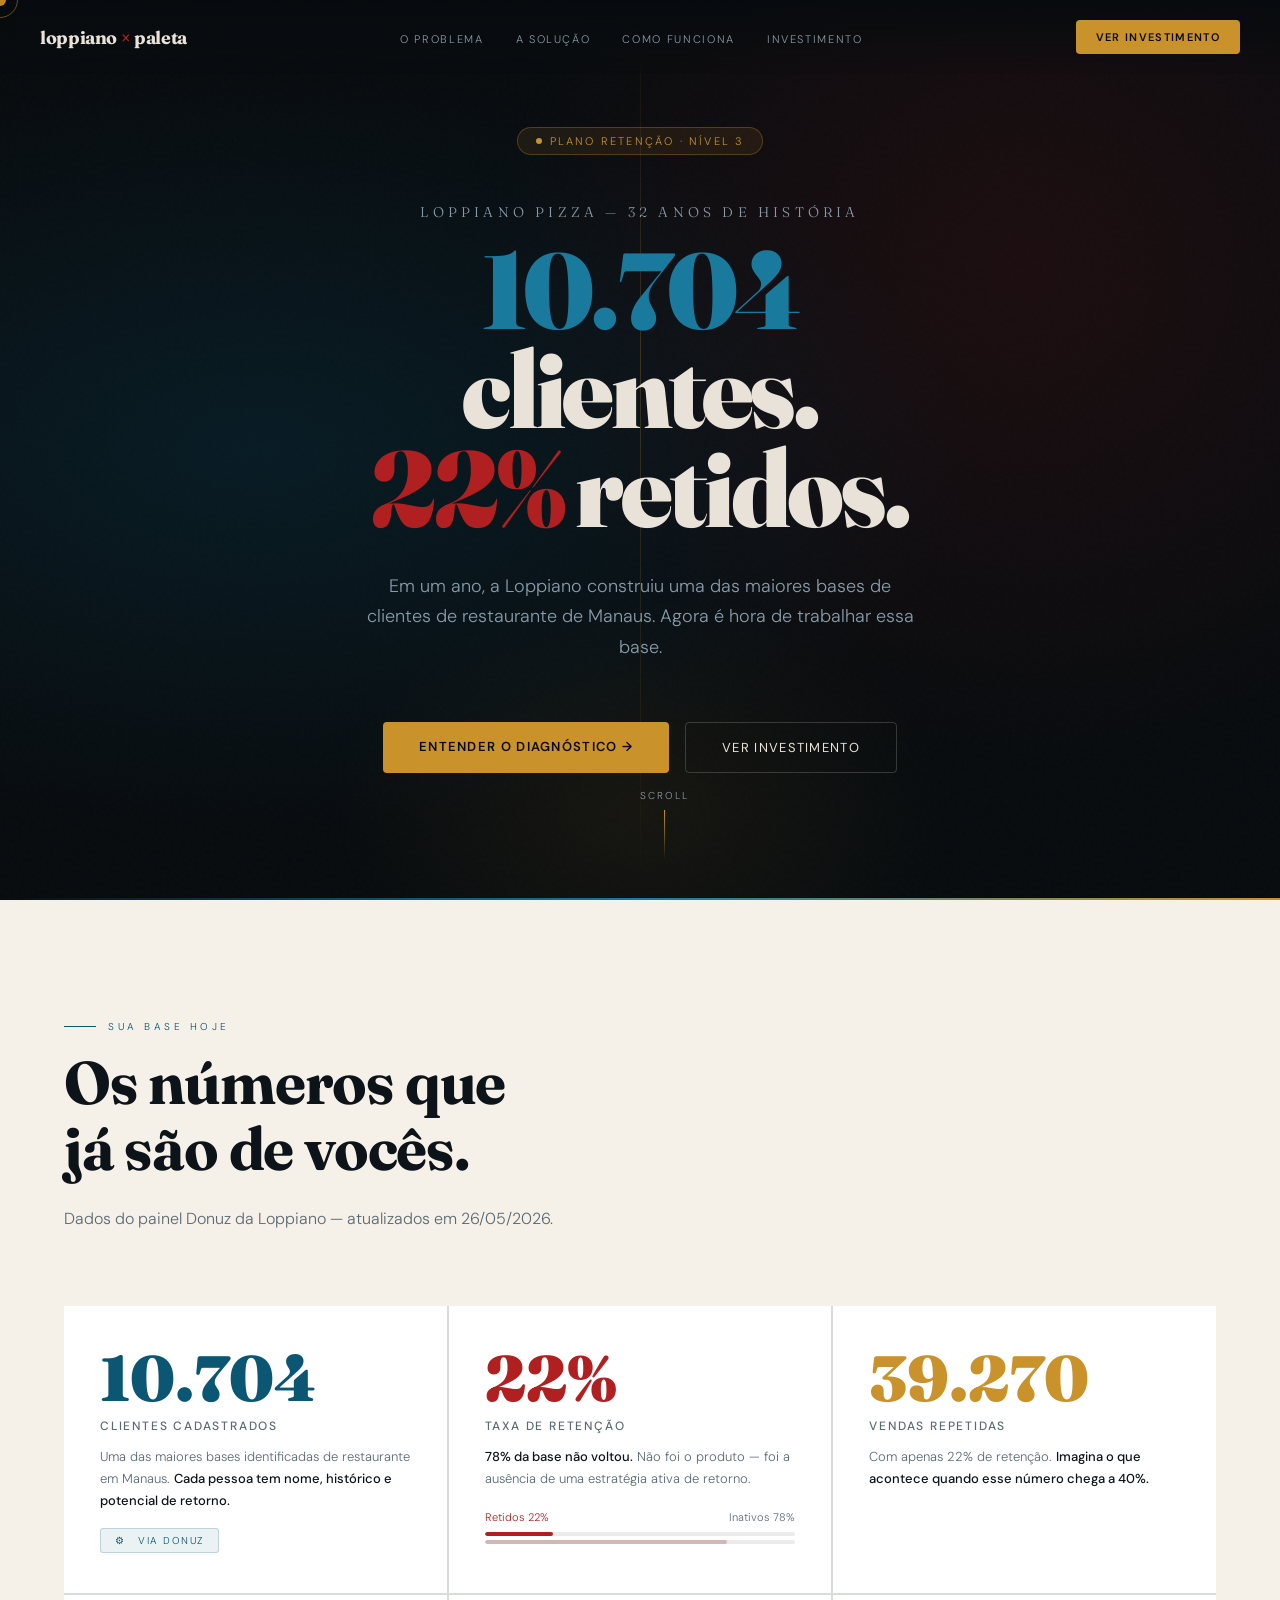
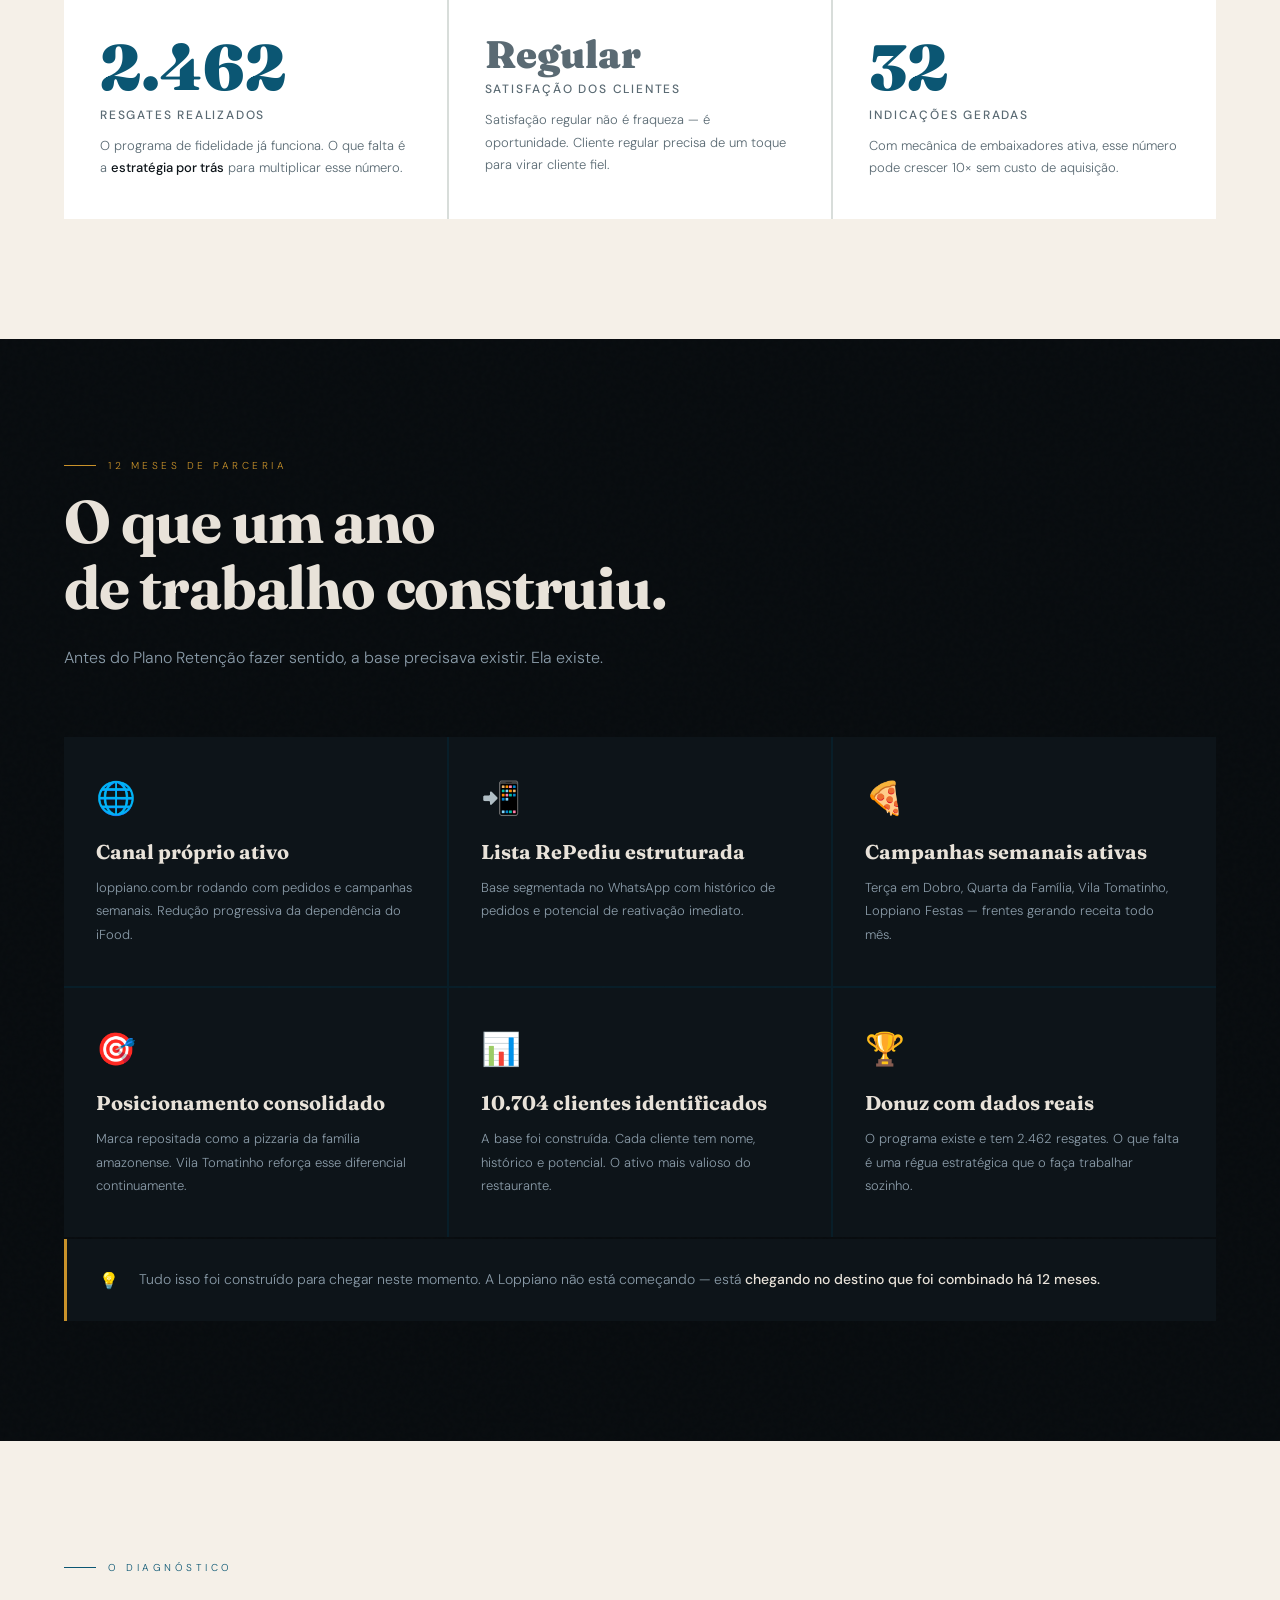
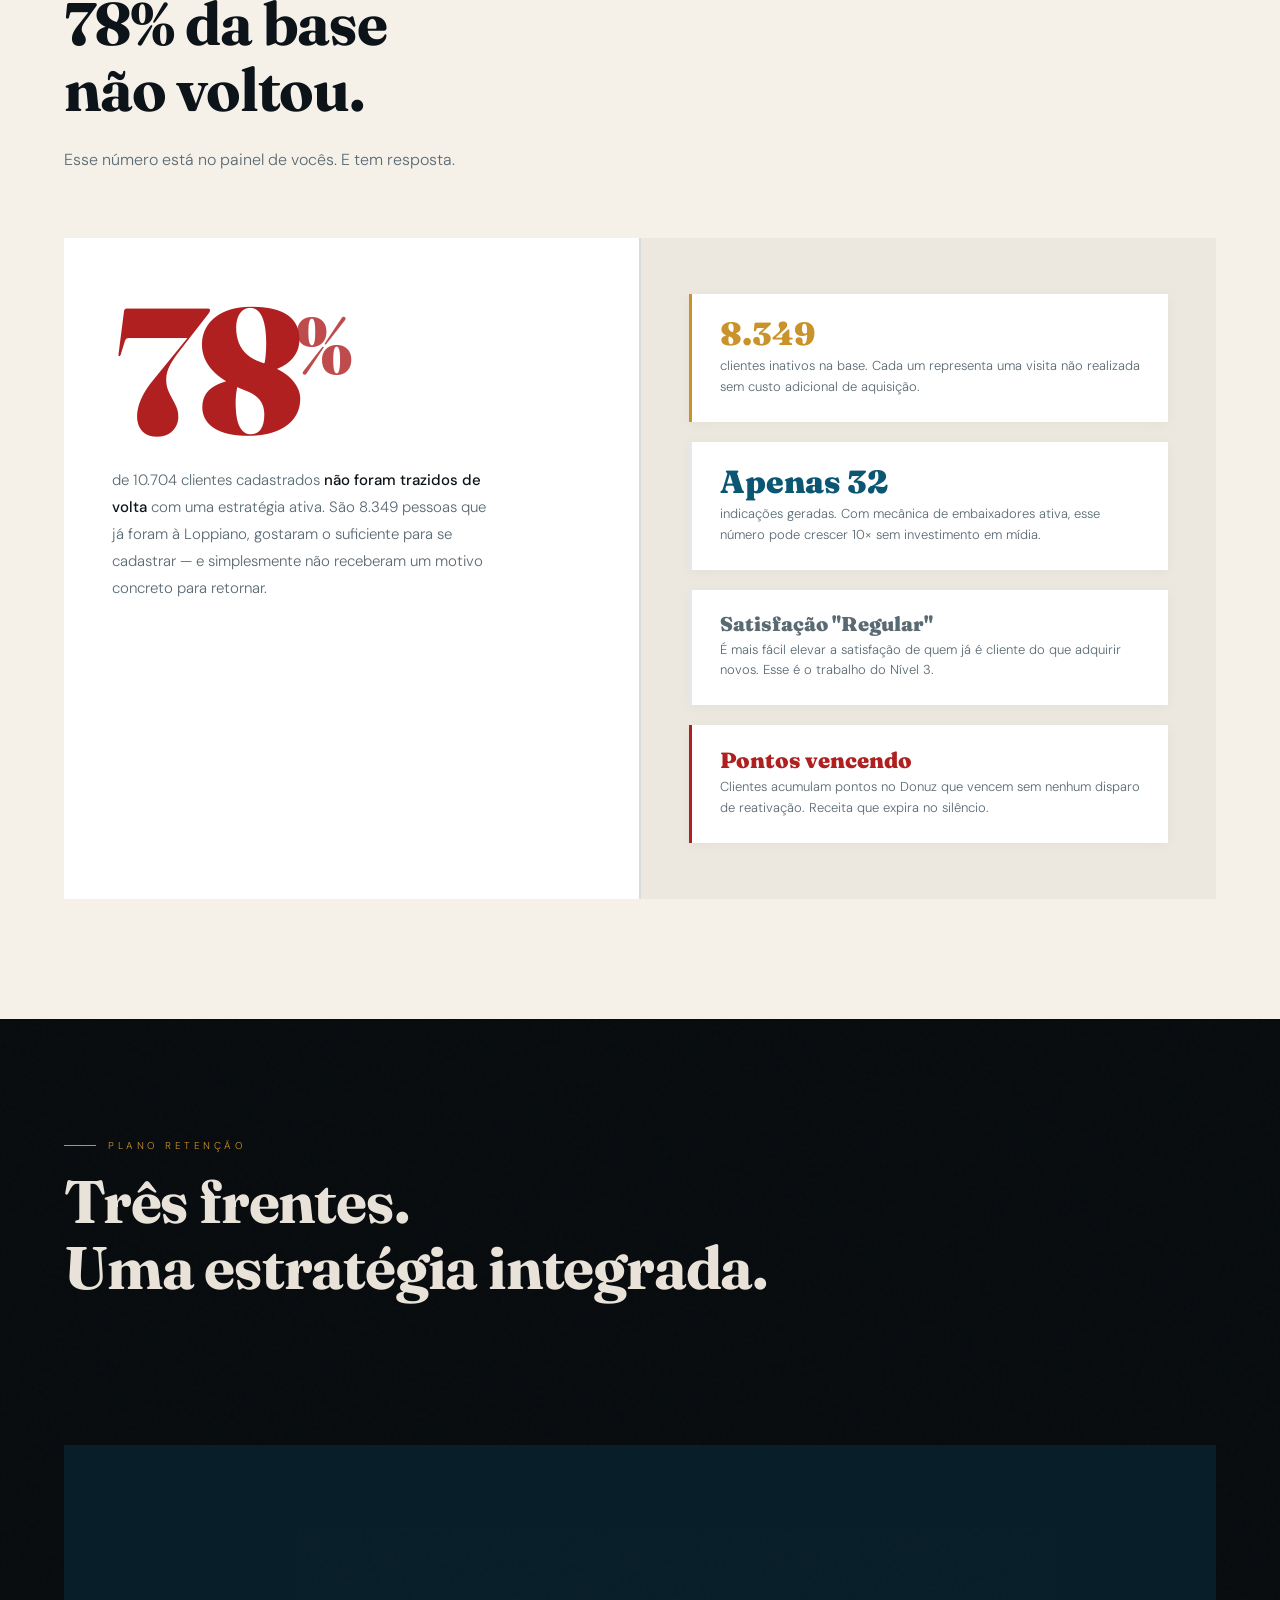
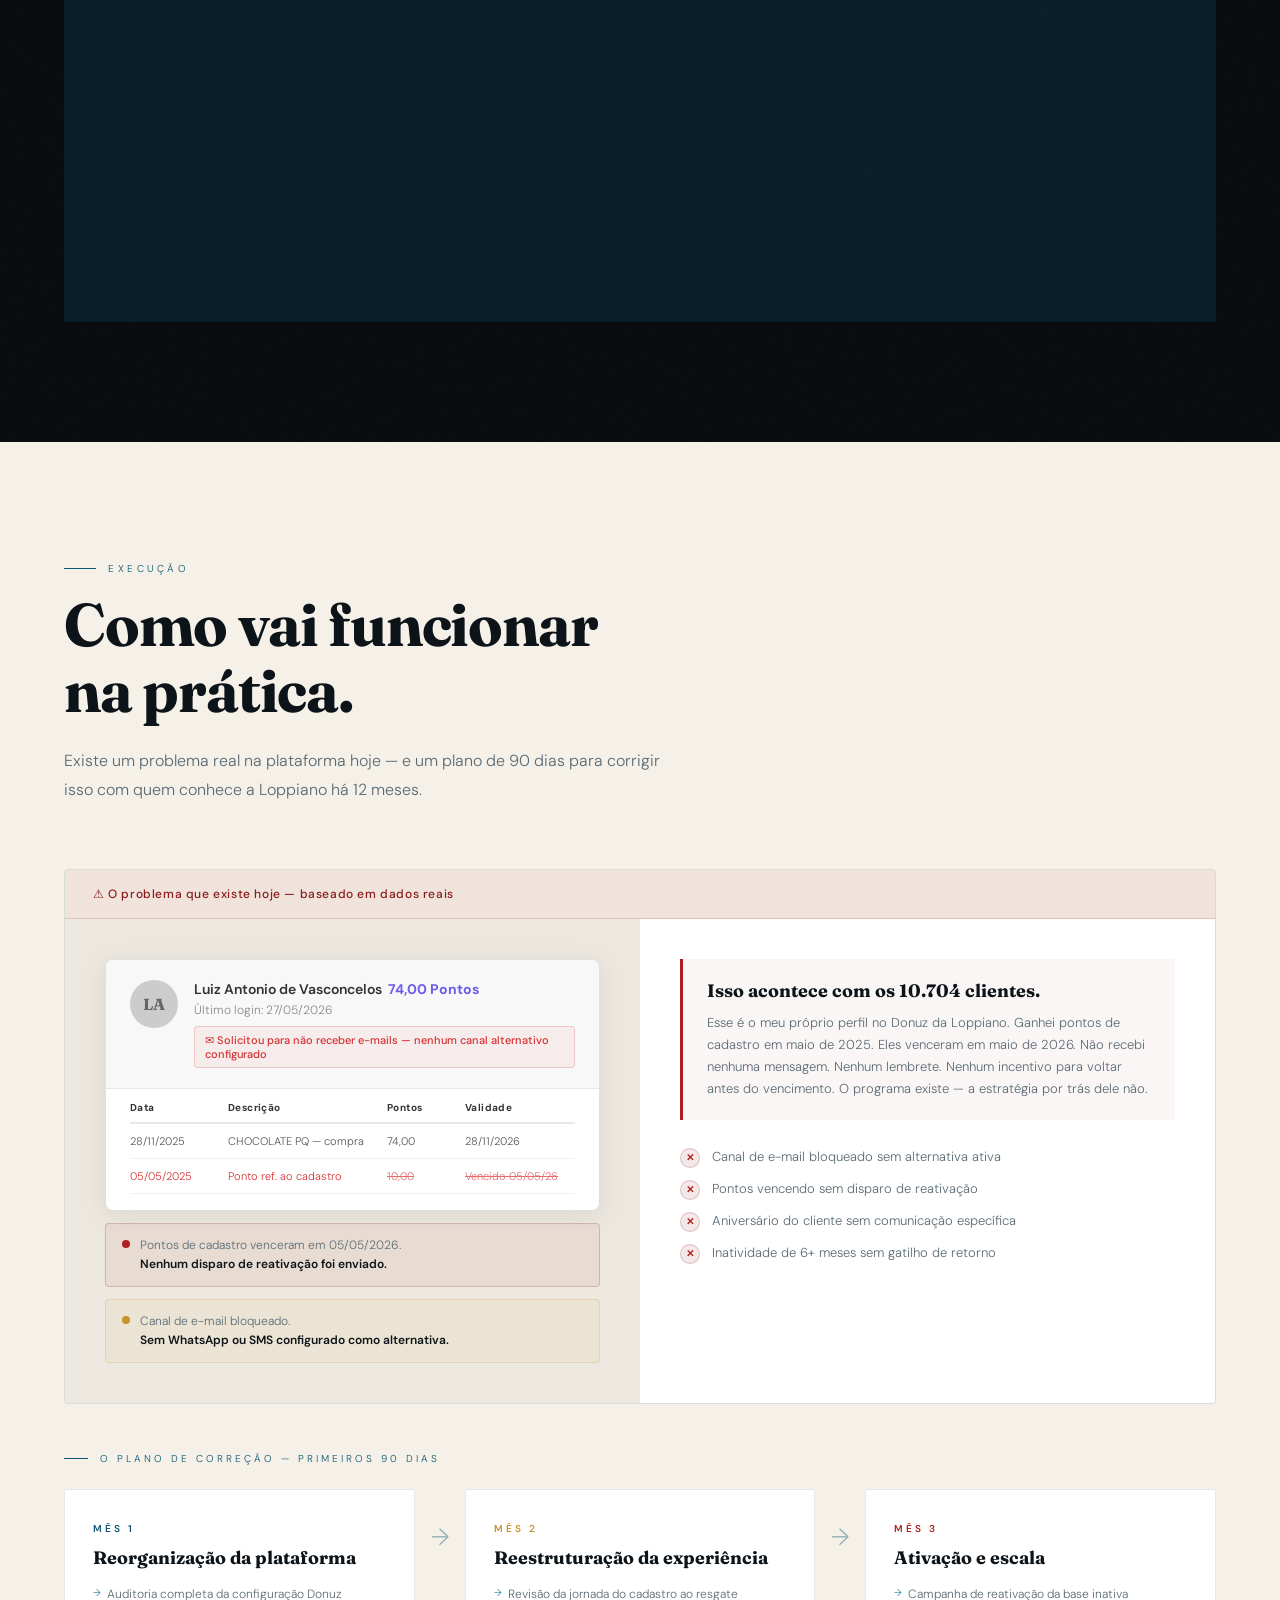
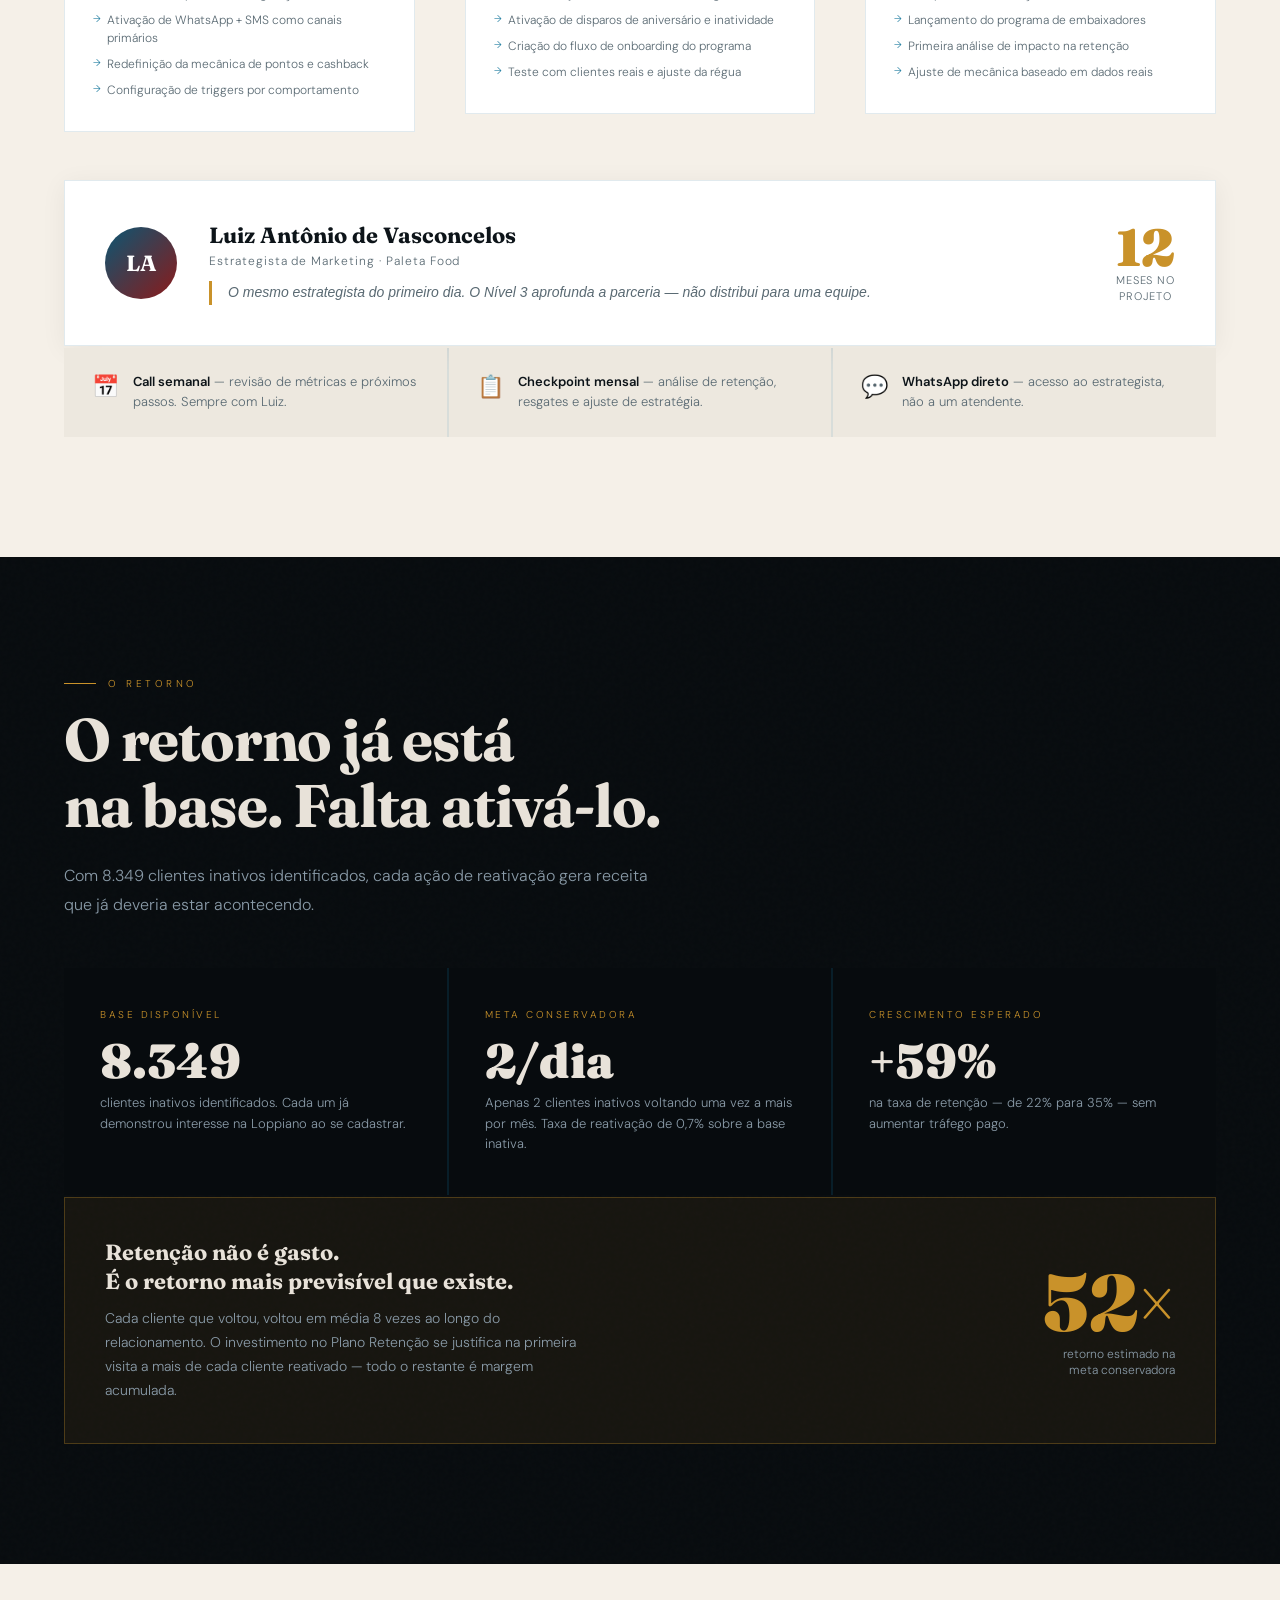
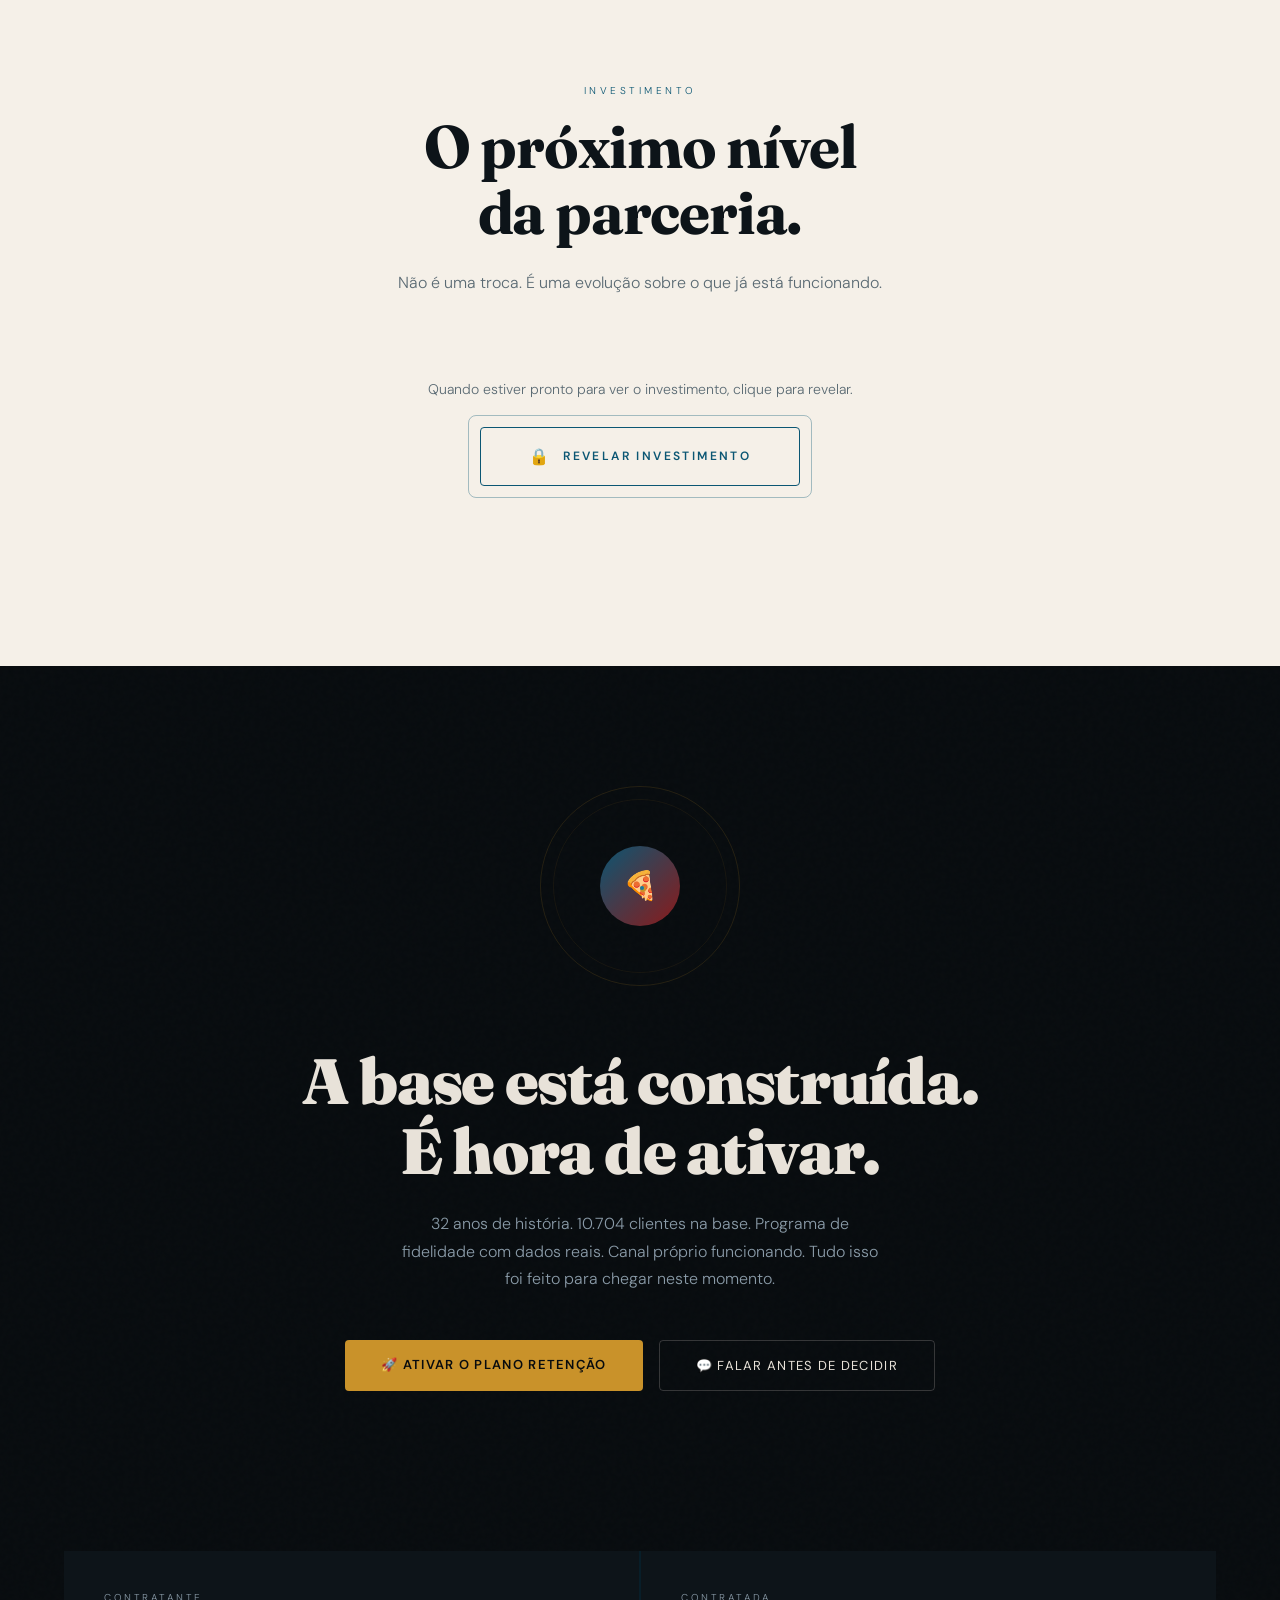
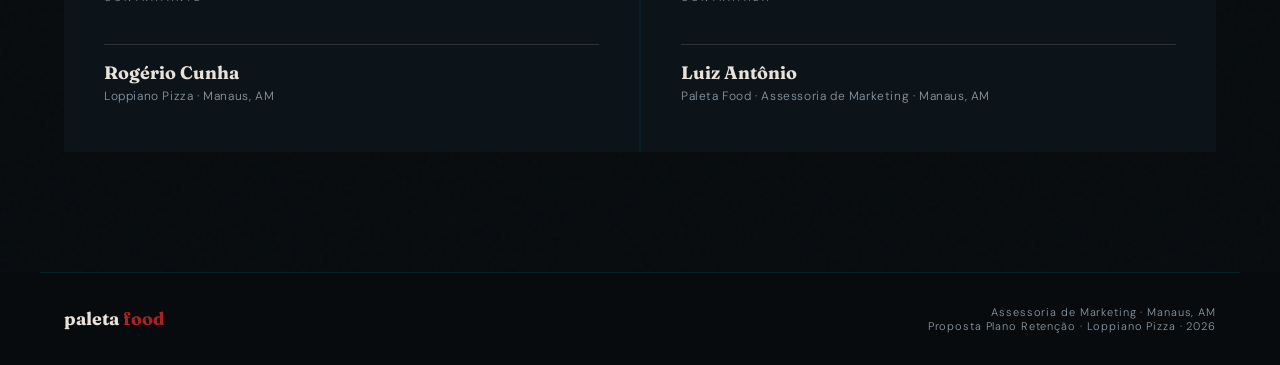
==== commit 2c9926ef: "Update index.html" ====
--- a/index.html
+++ b/index.html
@@ -340,12 +340,44 @@
 .sticky-bar-primary{flex:1;background:var(--gold);color:var(--bg-d);border:none;padding:14px 16px;font-family:'DM Sans',sans-serif;font-size:12px;font-weight:700;letter-spacing:.1em;text-transform:uppercase;text-decoration:none;border-radius:4px;text-align:center;cursor:pointer;}
 .sticky-bar-secondary{background:transparent;color:#8a9ba8;border:1px solid rgba(232,226,217,.15);padding:14px 16px;font-family:'DM Sans',sans-serif;font-size:12px;text-decoration:none;border-radius:4px;text-align:center;white-space:nowrap;cursor:pointer;}
 
+/* ── PACKAGE CARD ── */
+.pkg-card{border:1px solid var(--border-l);border-radius:4px;overflow:hidden;margin-top:0;}
+.pkg-top{background:var(--bg-l3);padding:32px 40px;border-bottom:1px solid var(--border-l);display:flex;align-items:center;justify-content:space-between;gap:24px;flex-wrap:wrap;}
+.pkg-eyebrow{font-family:'Fraunces',serif;font-size:22px;font-weight:700;color:var(--text-l);letter-spacing:-.01em;}
+.pkg-context{display:flex;gap:10px;flex-wrap:wrap;}
+.pkg-pill{font-size:11px;letter-spacing:.08em;padding:6px 14px;border-radius:100px;background:rgba(11,86,115,.08);border:1px solid rgba(11,86,115,.15);color:var(--teal);font-weight:500;}
+.pkg-body{display:grid;grid-template-columns:1fr 320px;gap:0;background:var(--border-l);}
+.pkg-deliverables{background:var(--bg-l2);padding:48px 40px;}
+.pkg-del-title{font-size:10px;letter-spacing:.3em;text-transform:uppercase;color:var(--text-lm);margin-bottom:28px;display:flex;align-items:center;gap:12px;}
+.pkg-del-title::before{content:'';width:24px;height:1px;background:var(--text-lm);}
+.pkg-del-list{display:flex;flex-direction:column;gap:28px;}
+.pkg-del-item{display:flex;align-items:flex-start;gap:16px;}
+.pkg-del-icon{font-size:20px;flex-shrink:0;width:40px;height:40px;border-radius:10px;display:flex;align-items:center;justify-content:center;}
+.pkg-icon-teal{background:rgba(11,86,115,.08);border:1px solid rgba(11,86,115,.15);}
+.pkg-icon-gold{background:rgba(201,146,42,.08);border:1px solid rgba(201,146,42,.15);}
+.pkg-icon-red{background:rgba(139,26,26,.08);border:1px solid rgba(139,26,26,.15);}
+.pkg-del-name{font-family:'Fraunces',serif;font-size:16px;font-weight:700;color:var(--text-l);margin-bottom:4px;}
+.pkg-del-desc{font-size:13px;color:var(--text-lm);line-height:1.7;font-weight:300;}
+.pkg-pricing-side{background:var(--bg-l3);padding:48px 36px;display:flex;flex-direction:column;justify-content:space-between;gap:32px;border-left:1px solid var(--border-l);}
+.pkg-price-wrap{text-align:center;}
+.pkg-price-from{font-size:13px;color:var(--text-lm);margin-bottom:4px;}
+.pkg-price-from span{text-decoration:line-through;color:var(--red-light);font-weight:500;}
+.pkg-price-label{font-size:11px;letter-spacing:.2em;text-transform:uppercase;color:var(--text-lm);margin-bottom:4px;}
+.pkg-price-val{font-family:'Fraunces',serif;font-size:60px;font-weight:900;color:var(--teal);line-height:1;animation:numGlowGold 3s ease-in-out infinite;}
+.pkg-price-per{font-size:12px;color:var(--text-lm);margin-top:6px;}
+.pkg-price-note{font-size:11px;color:var(--teal);letter-spacing:.08em;margin-top:12px;background:rgba(11,86,115,.06);border:1px solid rgba(11,86,115,.12);padding:8px 16px;border-radius:100px;display:inline-block;}
+.pkg-cta-wrap{display:flex;flex-direction:column;gap:16px;}
+.pkg-guarantee{font-size:12px;color:var(--text-lm);text-align:center;line-height:1.6;}
+.pkg-footer{background:rgba(201,146,42,.06);border-top:1px solid rgba(201,146,42,.15);padding:20px 40px;display:flex;align-items:center;gap:16px;font-size:13px;color:var(--text-lm);line-height:1.7;}
+
 /* ── RESPONSIVE ── */
 @media(max-width:900px){
   .sticky-bar{display:flex;}nav{padding:16px 20px;}.nav-links{display:none;}
   .numeros-grid,.conquistas-grid,.frentes-grid,.roi-grid{grid-template-columns:1fr;}
   .problema-layout,.case-layout,.timeline-grid,.pricing-breakdown,.assinatura-parties,.resp-ritmo{grid-template-columns:1fr;}
-  .timeline-arrow{display:none;}.resp-card{flex-direction:column;gap:20px;}.resp-since{text-align:left;}
+  .pkg-body{grid-template-columns:1fr;}
+  .pkg-pricing-side{border-left:none;border-top:1px solid var(--border-l);}
+  .pkg-top{flex-direction:column;align-items:flex-start;}
   .roi-result{flex-direction:column;}.roi-result-right{text-align:left;}
   .pricing-total{flex-direction:column;align-items:flex-start;}
   footer{flex-direction:column;gap:12px;text-align:center;padding-bottom:80px;}.footer-info{text-align:center;}
@@ -651,9 +683,9 @@
 <!-- ROI — DARK -->
 <section id="roi" class="section-dark">
   <div class="container">
-    <div class="section-label reveal">O cálculo</div>
-    <h2 class="section-title reveal reveal-delay-1">Quanto precisa gerar<br>para se pagar.</h2>
-    <p class="section-desc reveal reveal-delay-2">Com base nos dados reais da operação Loppiano.</p>
+    <div class="section-label reveal">O retorno</div>
+    <h2 class="section-title reveal reveal-delay-1">O retorno já está<br>na base. Falta ativá-lo.</h2>
+    <p class="section-desc reveal reveal-delay-2">Com 8.349 clientes inativos identificados, cada ação de reativação gera receita que já deveria estar acontecendo.</p>
     <div class="roi-grid reveal reveal-delay-2">
       <div class="roi-card"><div class="roi-step">Base disponível</div><div class="roi-val">8.349</div><div class="roi-label">clientes inativos identificados. Cada um já demonstrou interesse na Loppiano ao se cadastrar.</div></div>
       <div class="roi-card"><div class="roi-step">Meta conservadora</div><div class="roi-val">2/dia</div><div class="roi-label">Apenas 2 clientes inativos voltando uma vez a mais por mês. Taxa de reativação de 0,7% sobre a base inativa.</div></div>
@@ -681,55 +713,83 @@
       <p class="section-desc reveal reveal-delay-2" style="margin:0 auto 0;text-align:center;">Não é uma troca. É uma evolução sobre o que já está funcionando.</p>
     </div>
     <div class="reveal-gate reveal reveal-delay-3">
-      <p>O cálculo acima mostra o retorno.<br>Quando estiver pronto para ver o investimento, clique para revelar.</p>
+      <p>Quando estiver pronto para ver o investimento, clique para revelar.</p>
       <div class="reveal-btn-wrap">
         <div class="reveal-ring"></div>
         <button class="btn-reveal" id="revealBtn" onclick="revealPricing()"><span class="lock-icon">🔒</span> Revelar investimento</button>
       </div>
     </div>
+
     <div class="pricing-wrapper" id="pricingWrapper">
-      <div class="pricing-context"><span class="anim-pulse">💡</span><span>O Nível 2 continua integralmente. O Plano Retenção é uma <strong>camada adicional</strong> que se conecta ao que já está rodando.</span></div>
-      <div class="pricing-breakdown">
-        <div class="pb-card">
-          <div class="pb-label">Nível 2 · Em vigor há 12 meses</div>
-          <div class="pb-desc">Tudo que já está rodando continua sem alteração: tráfego pago, conteúdo, redes sociais, iFood, CRM, playbook.</div>
-          <div class="pb-value"><sup>R$</sup><span class="counter-anim" data-target="4500">4.500</span></div>
-          <div class="pb-per">por mês · contrato vigente</div>
-          <ul class="pb-features">
-            <li>Tráfego pago estratégico (Meta ADS)</li>
-            <li>20 postagens + 150 stories/mês</li>
-            <li>Gestão e acompanhamento iFood</li>
-            <li>CRM de vendas + playbook</li>
-            <li>Checkpoint semanal e mensal</li>
-          </ul>
-        </div>
-        <div class="pb-card pb-card-featured">
-          <div class="pb-label pb-label-gold">+ Plano Retenção · Nível 3</div>
-          <div class="pb-desc">A camada que ativa a base construída: Donuz estratégico, régua automática, reativação da base inativa.</div>
-          <div class="pb-value pb-value-gold"><sup>+R$</sup><span class="counter-anim" data-target="3000">3.000</span></div>
-          <div class="pb-per">por mês · camada adicional</div>
-          <ul class="pb-features">
-            <li>Reorganização e ativação completa do Donuz</li>
-            <li>Automação de relacionamento (WhatsApp + e-mail)</li>
-            <li>Campanha de reativação da base inativa</li>
-            <li>Programa de embaixadores e indicação</li>
-            <li>Análise de retenção, NPS e performance</li>
-          </ul>
-        </div>
-      </div>
-      <div class="pricing-total">
-        <div>
-          <div class="pt-label">Investimento total · Nível 3 completo</div>
-          <div class="pt-desc">Atração, conversão e retenção sob a mesma estratégia integrada.</div>
-        </div>
-        <div>
-          <div class="pt-num"><span class="pt-currency">R$</span><span class="counter-anim" data-target="7500">7.500</span></div>
-          <div class="pt-per">por mês · Nível 3 completo</div>
-        </div>
-      </div>
-      <div class="pricing-market-note">
-        <div class="pmn-icon anim-float">💡</div>
-        <div class="pmn-text"><strong>Contexto de mercado:</strong> Contratar separado os profissionais necessários para o Nível 3 custaria entre R$8.000 e R$12.000/mês — sem integração entre áreas e sem os 12 meses de contexto acumulado que a Paleta Food já tem sobre a Loppiano.</div>
+      <div class="pkg-card">
+
+        <!-- Topo: nome e contexto -->
+        <div class="pkg-top">
+          <div class="pkg-eyebrow">Plano Retenção · Nível 3</div>
+          <div class="pkg-context">
+            <span class="pkg-pill">Aditivo ao contrato atual</span>
+            <span class="pkg-pill">Sem custo de rampagem</span>
+            <span class="pkg-pill">Ativação imediata</span>
+          </div>
+        </div>
+
+        <!-- Corpo: entregáveis + valor lado a lado -->
+        <div class="pkg-body">
+          <div class="pkg-deliverables">
+            <div class="pkg-del-title">O que está incluído</div>
+            <div class="pkg-del-list">
+              <div class="pkg-del-item">
+                <span class="pkg-del-icon pkg-icon-teal">📲</span>
+                <div>
+                  <div class="pkg-del-name">Ativação da base inativa</div>
+                  <div class="pkg-del-desc">Segmentação, campanhas de reativação via WhatsApp e cashback como incentivo de retorno para os 8.349 clientes inativos.</div>
+                </div>
+              </div>
+              <div class="pkg-del-item">
+                <span class="pkg-del-icon pkg-icon-gold">🏆</span>
+                <div>
+                  <div class="pkg-del-name">Fidelização estratégica com o Donuz</div>
+                  <div class="pkg-del-desc">Reorganização completa da plataforma, mecânica de pontos, cashback, prêmios por frequência e programa de embaixadores.</div>
+                </div>
+              </div>
+              <div class="pkg-del-item">
+                <span class="pkg-del-icon pkg-icon-red">⚡</span>
+                <div>
+                  <div class="pkg-del-name">Régua automática de relacionamento</div>
+                  <div class="pkg-del-desc">Automação por comportamento: inatividade, aniversário, frequência e indicação — via WhatsApp e e-mail marketing.</div>
+                </div>
+              </div>
+              <div class="pkg-del-item">
+                <span class="pkg-del-icon pkg-icon-teal">📊</span>
+                <div>
+                  <div class="pkg-del-name">Análise de retenção e NPS</div>
+                  <div class="pkg-del-desc">Acompanhamento mensal da taxa de retenção, qualidade da base e ajuste contínuo de estratégia com base em dados reais.</div>
+                </div>
+              </div>
+            </div>
+          </div>
+
+          <div class="pkg-pricing-side">
+            <div class="pkg-price-wrap">
+              <div class="pkg-price-from">de <span>R$7.500</span></div>
+              <div class="pkg-price-label">por</div>
+              <div class="pkg-price-val">R$<span class="counter-anim" data-target="7000">7.000</span></div>
+              <div class="pkg-price-per">por mês</div>
+              <div class="pkg-price-note">Aditivo ao contrato vigente</div>
+            </div>
+            <div class="pkg-cta-wrap">
+              <a href="https://wa.me/5592991063303" target="_blank" class="btn-primary" style="width:100%;text-align:center;display:block;">Ativar o Plano Retenção →</a>
+              <div class="pkg-guarantee">Mesmo estrategista. Mesma parceria.<br>Nova camada de resultado.</div>
+            </div>
+          </div>
+        </div>
+
+        <!-- Rodapé: nota de mercado -->
+        <div class="pkg-footer">
+          <span class="anim-float" style="font-size:16px;flex-shrink:0;">💡</span>
+          <span>Contratar separado os profissionais equivalentes custaria entre R$8.000 e R$12.000/mês — sem integração entre áreas e sem os 12 meses de contexto acumulado sobre a Loppiano.</span>
+        </div>
+
       </div>
     </div>
   </div>
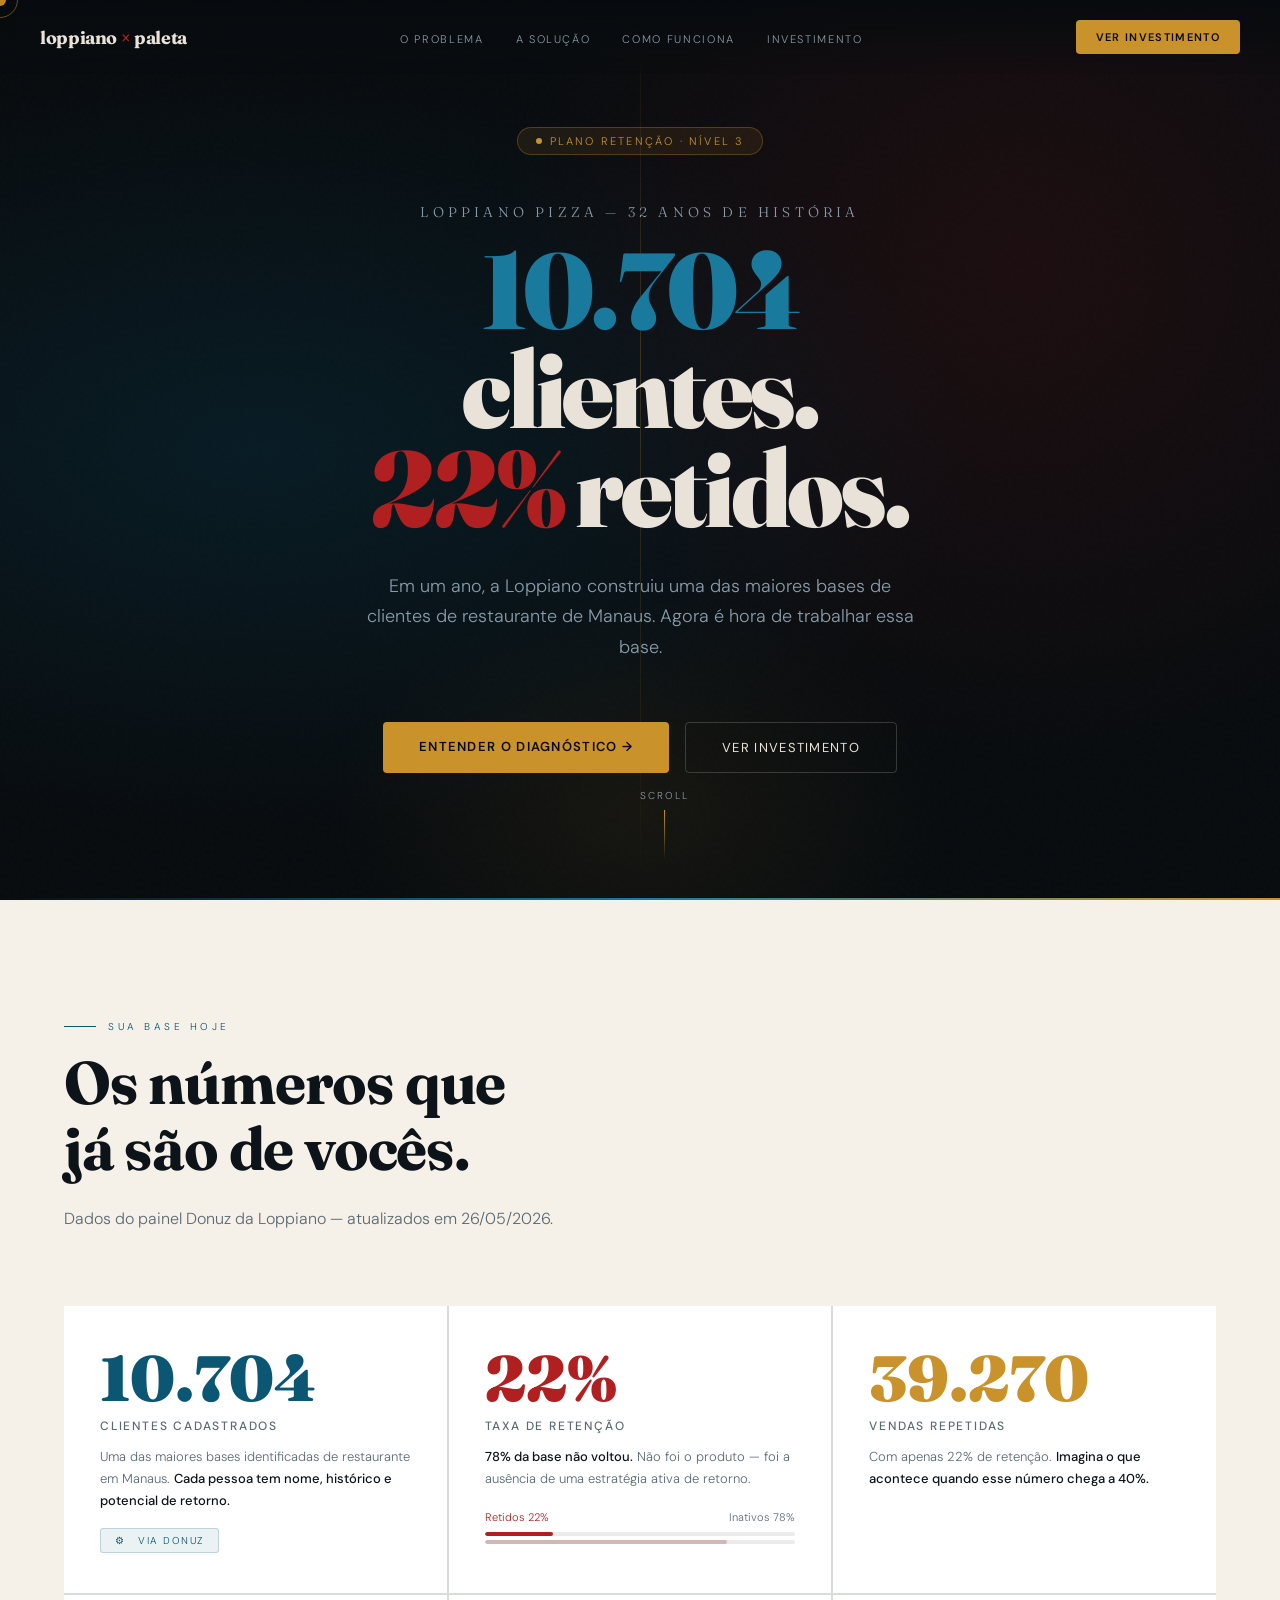
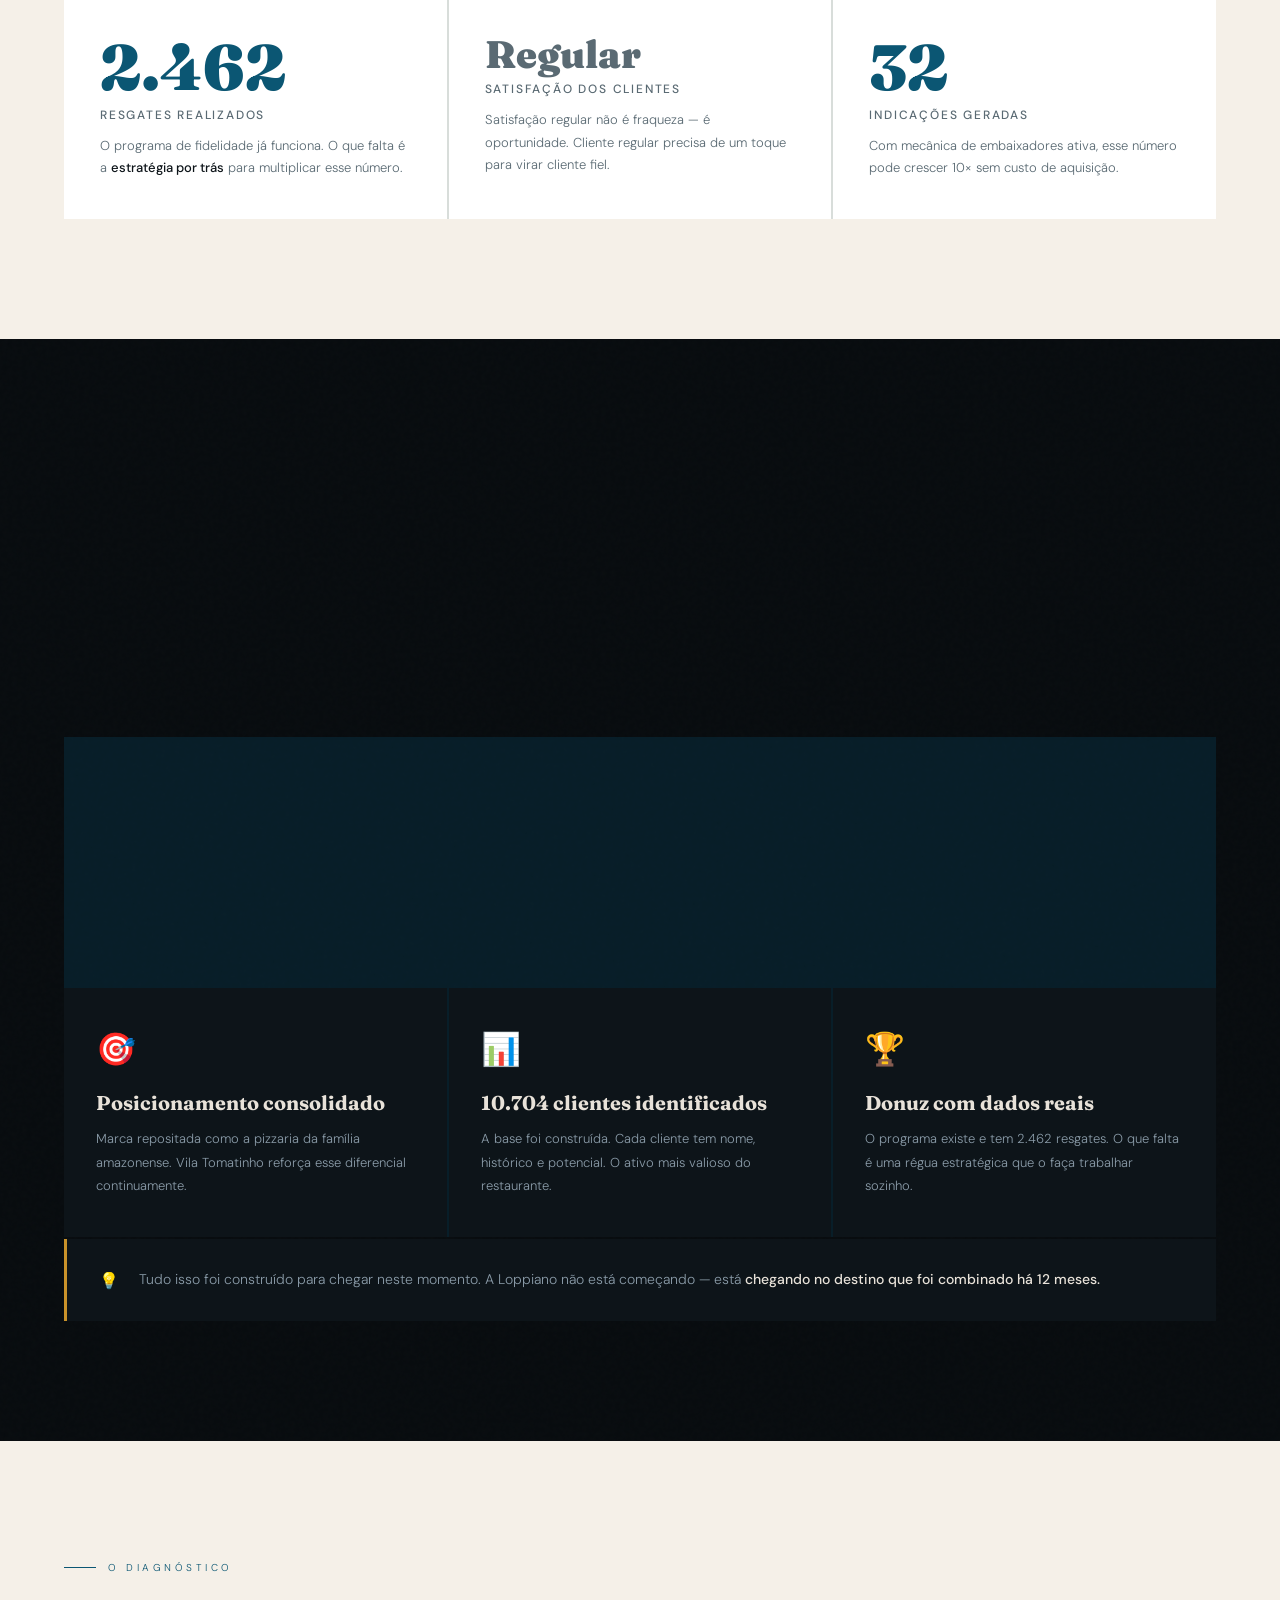
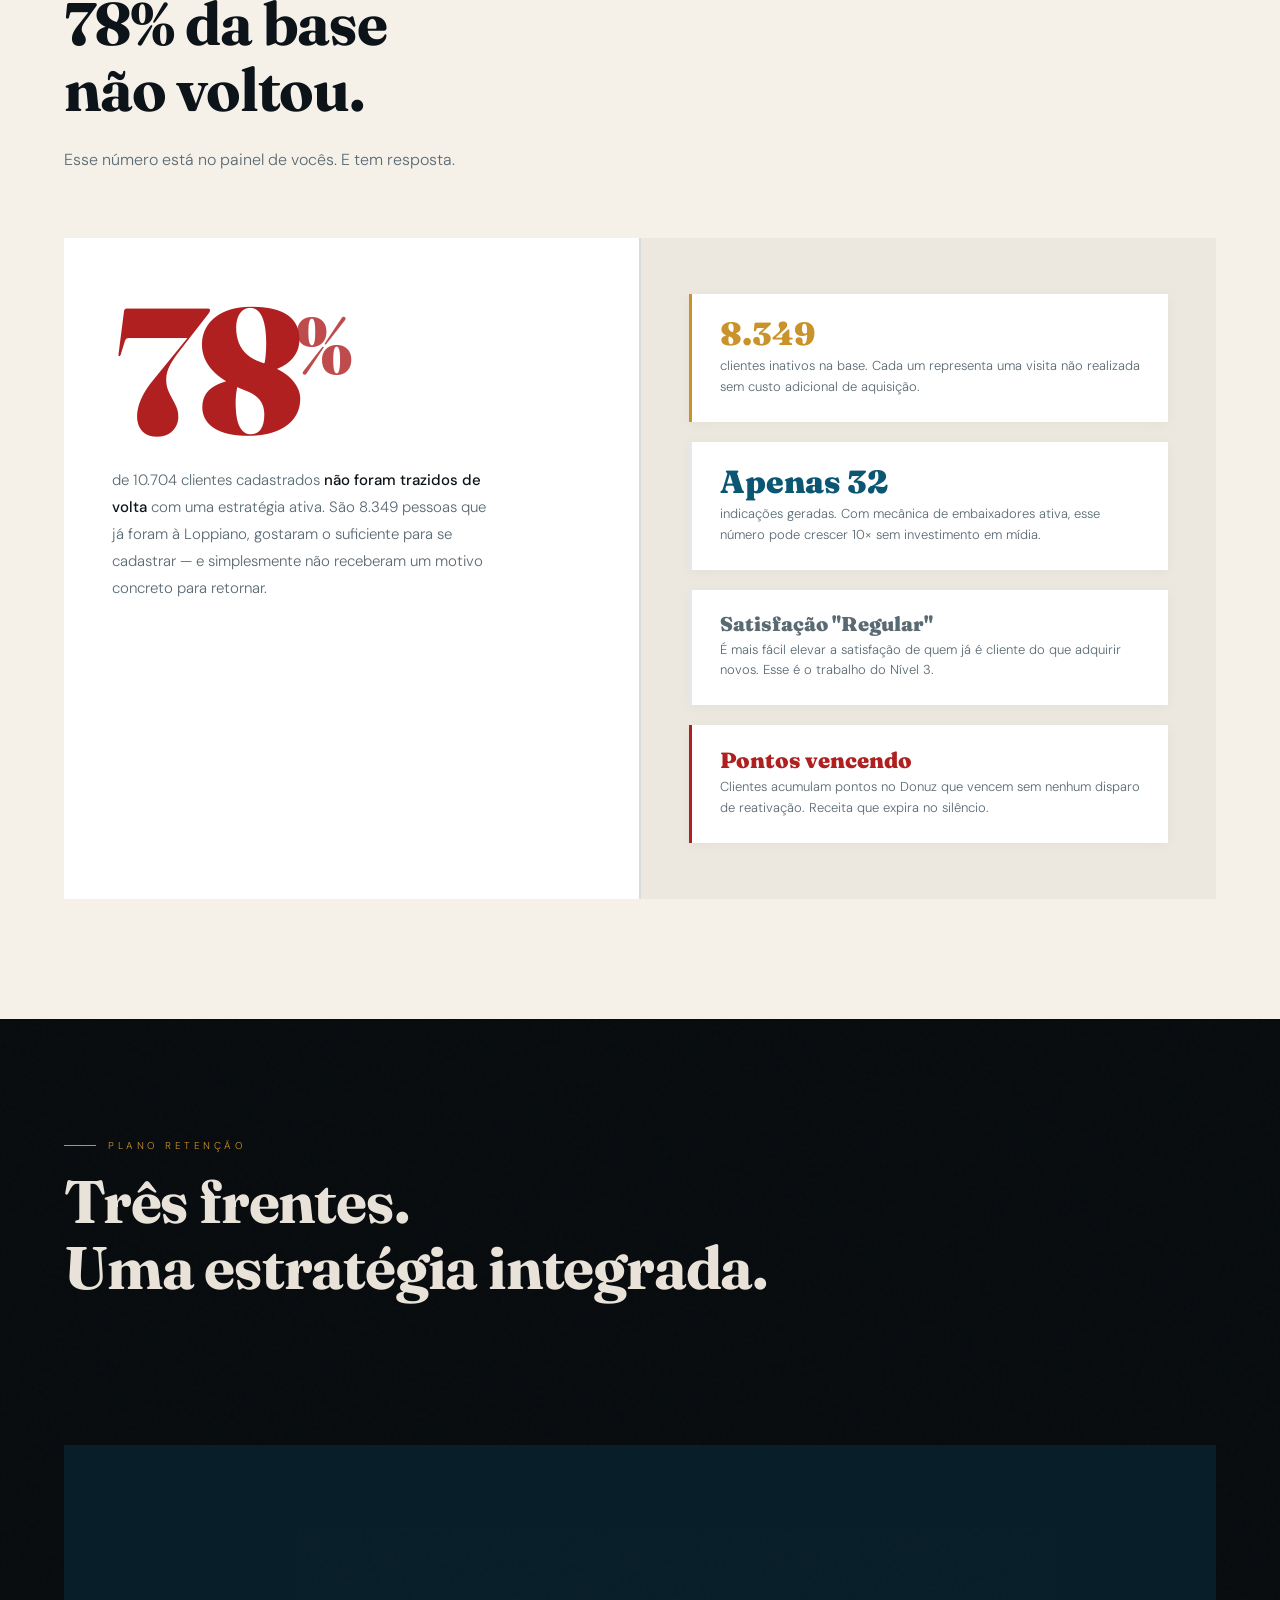
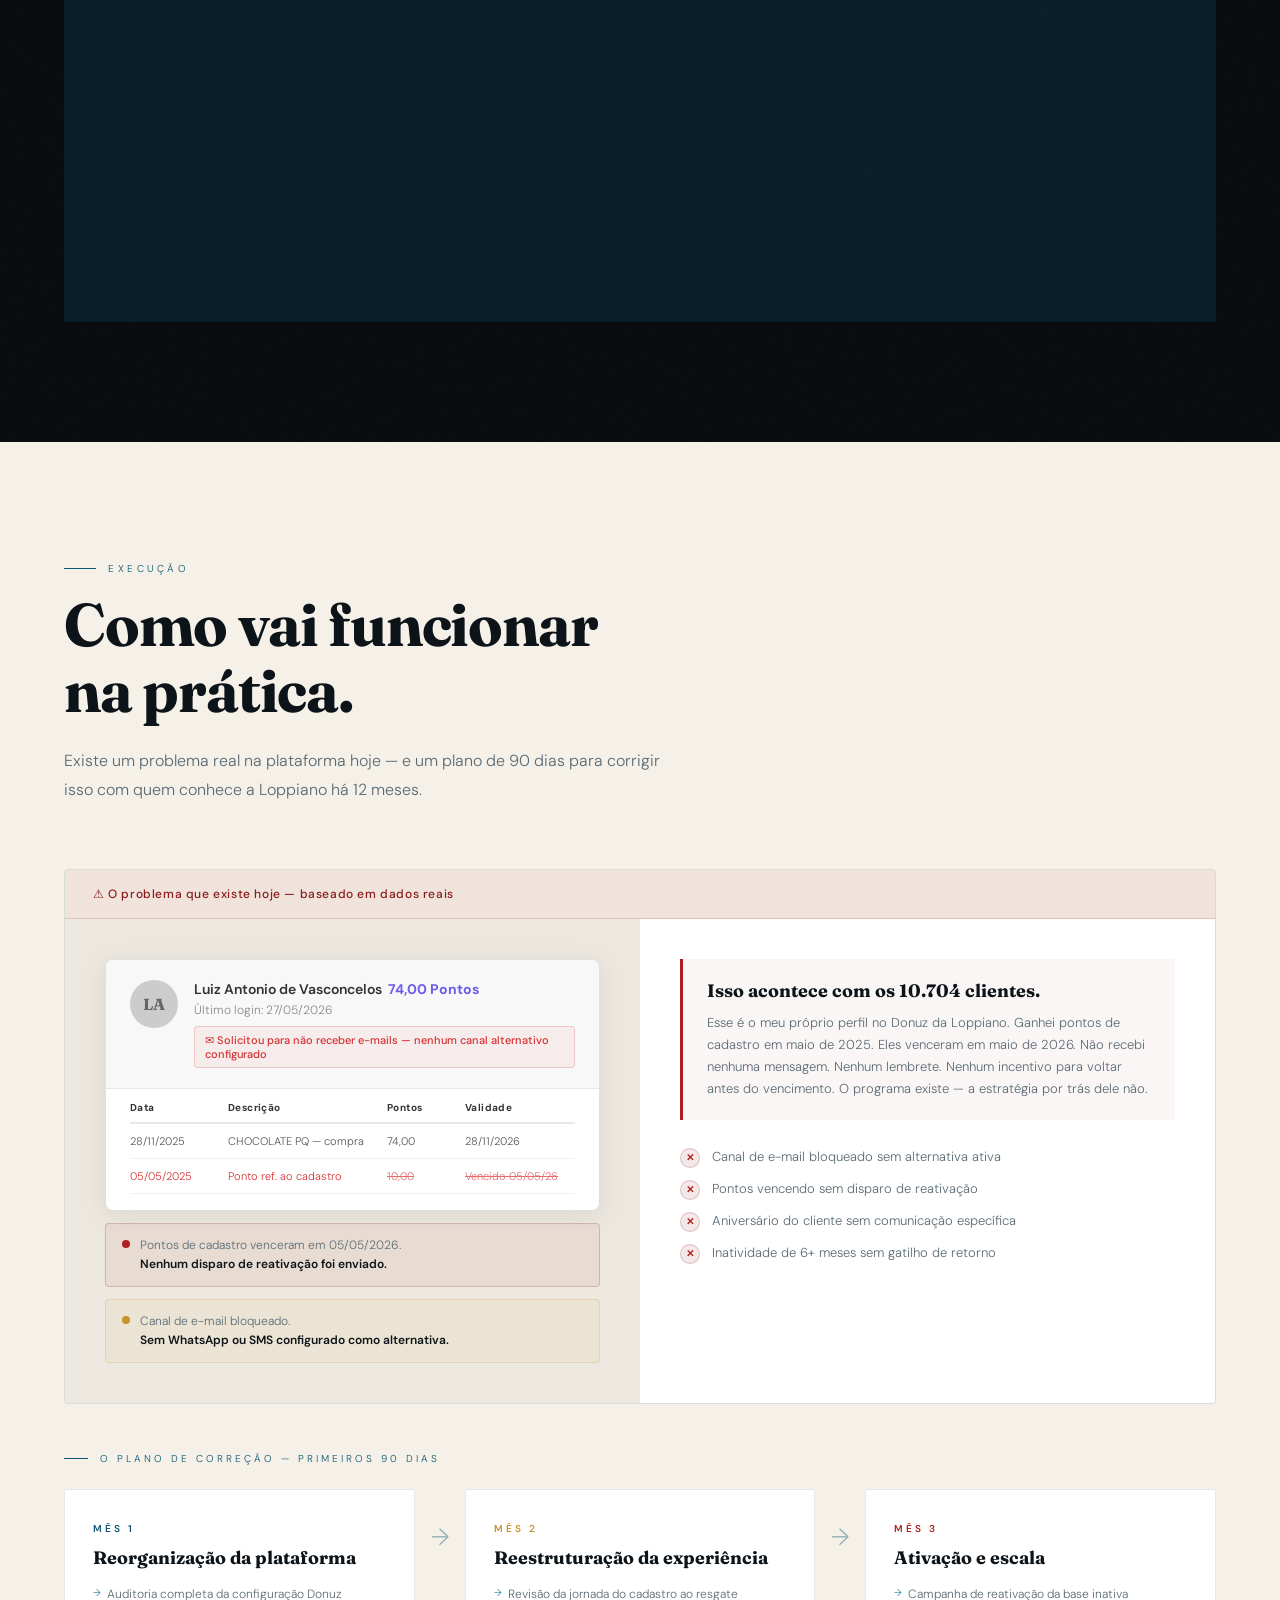
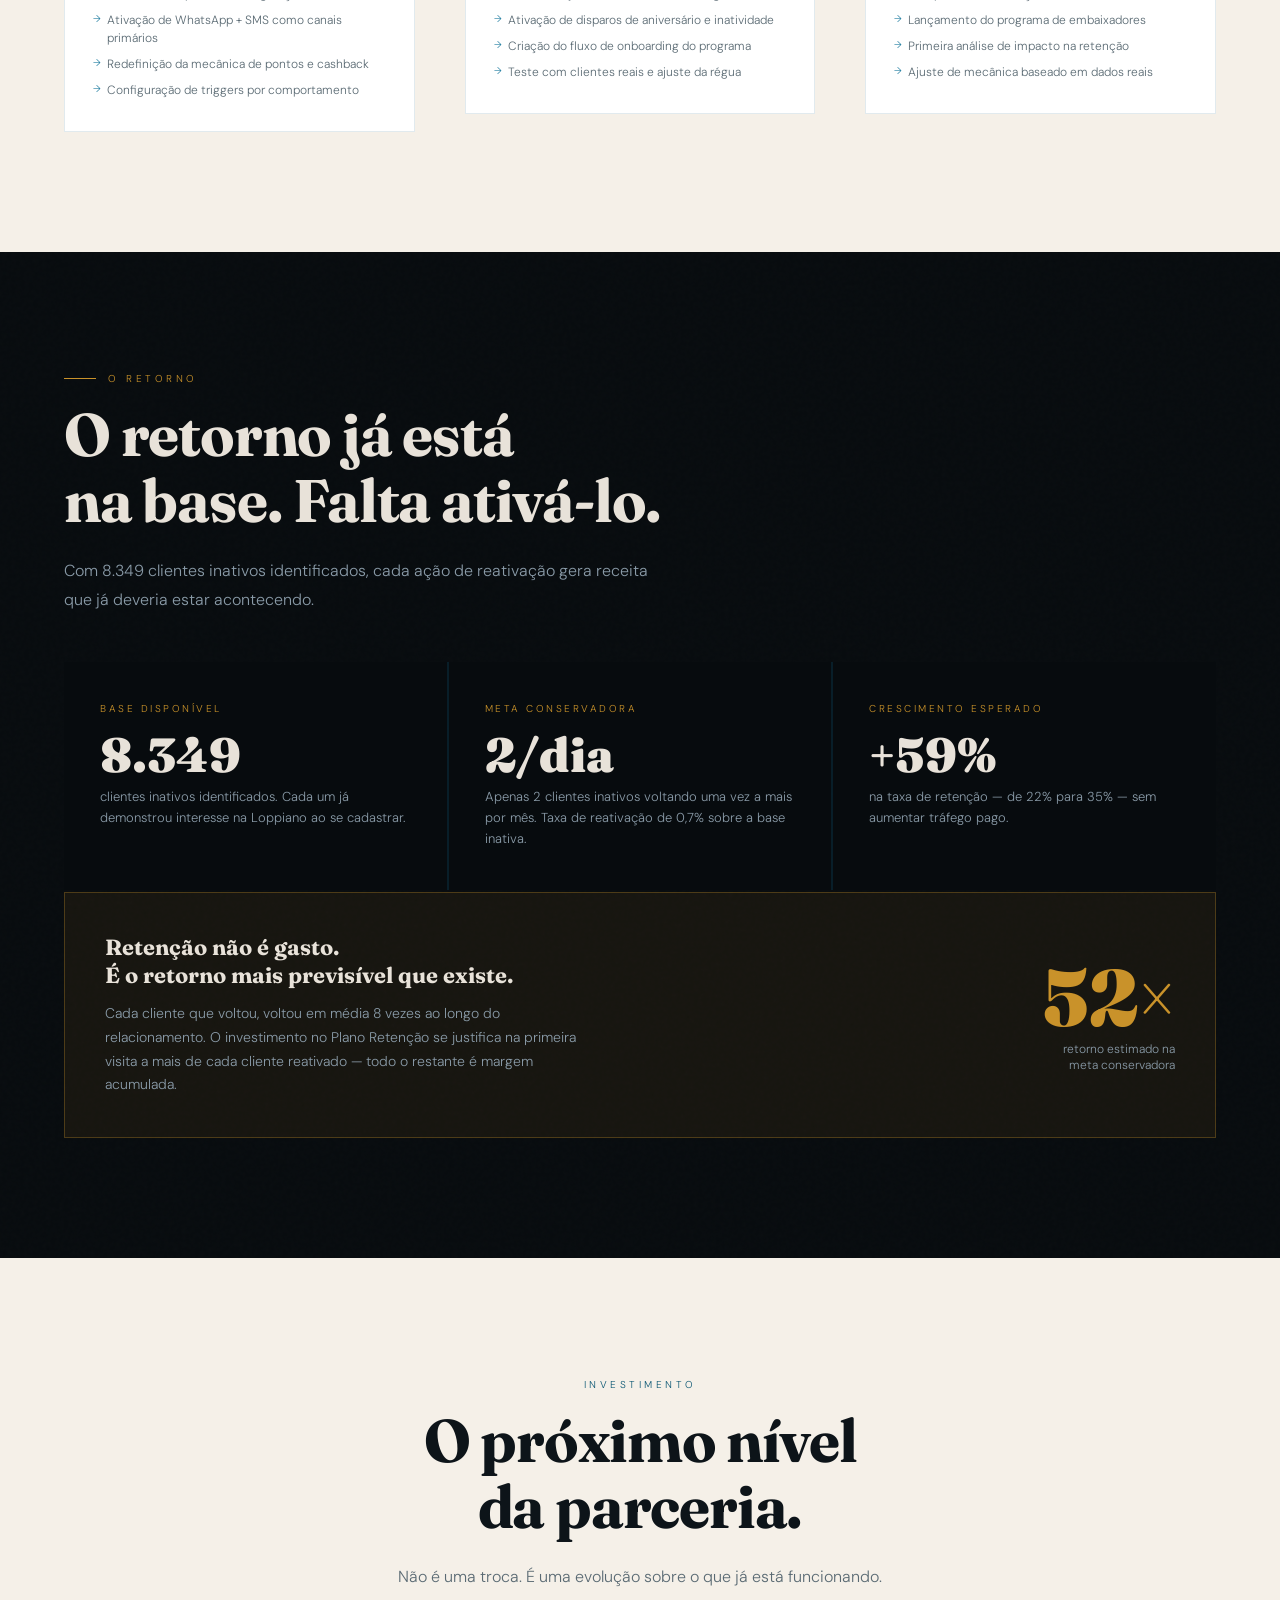
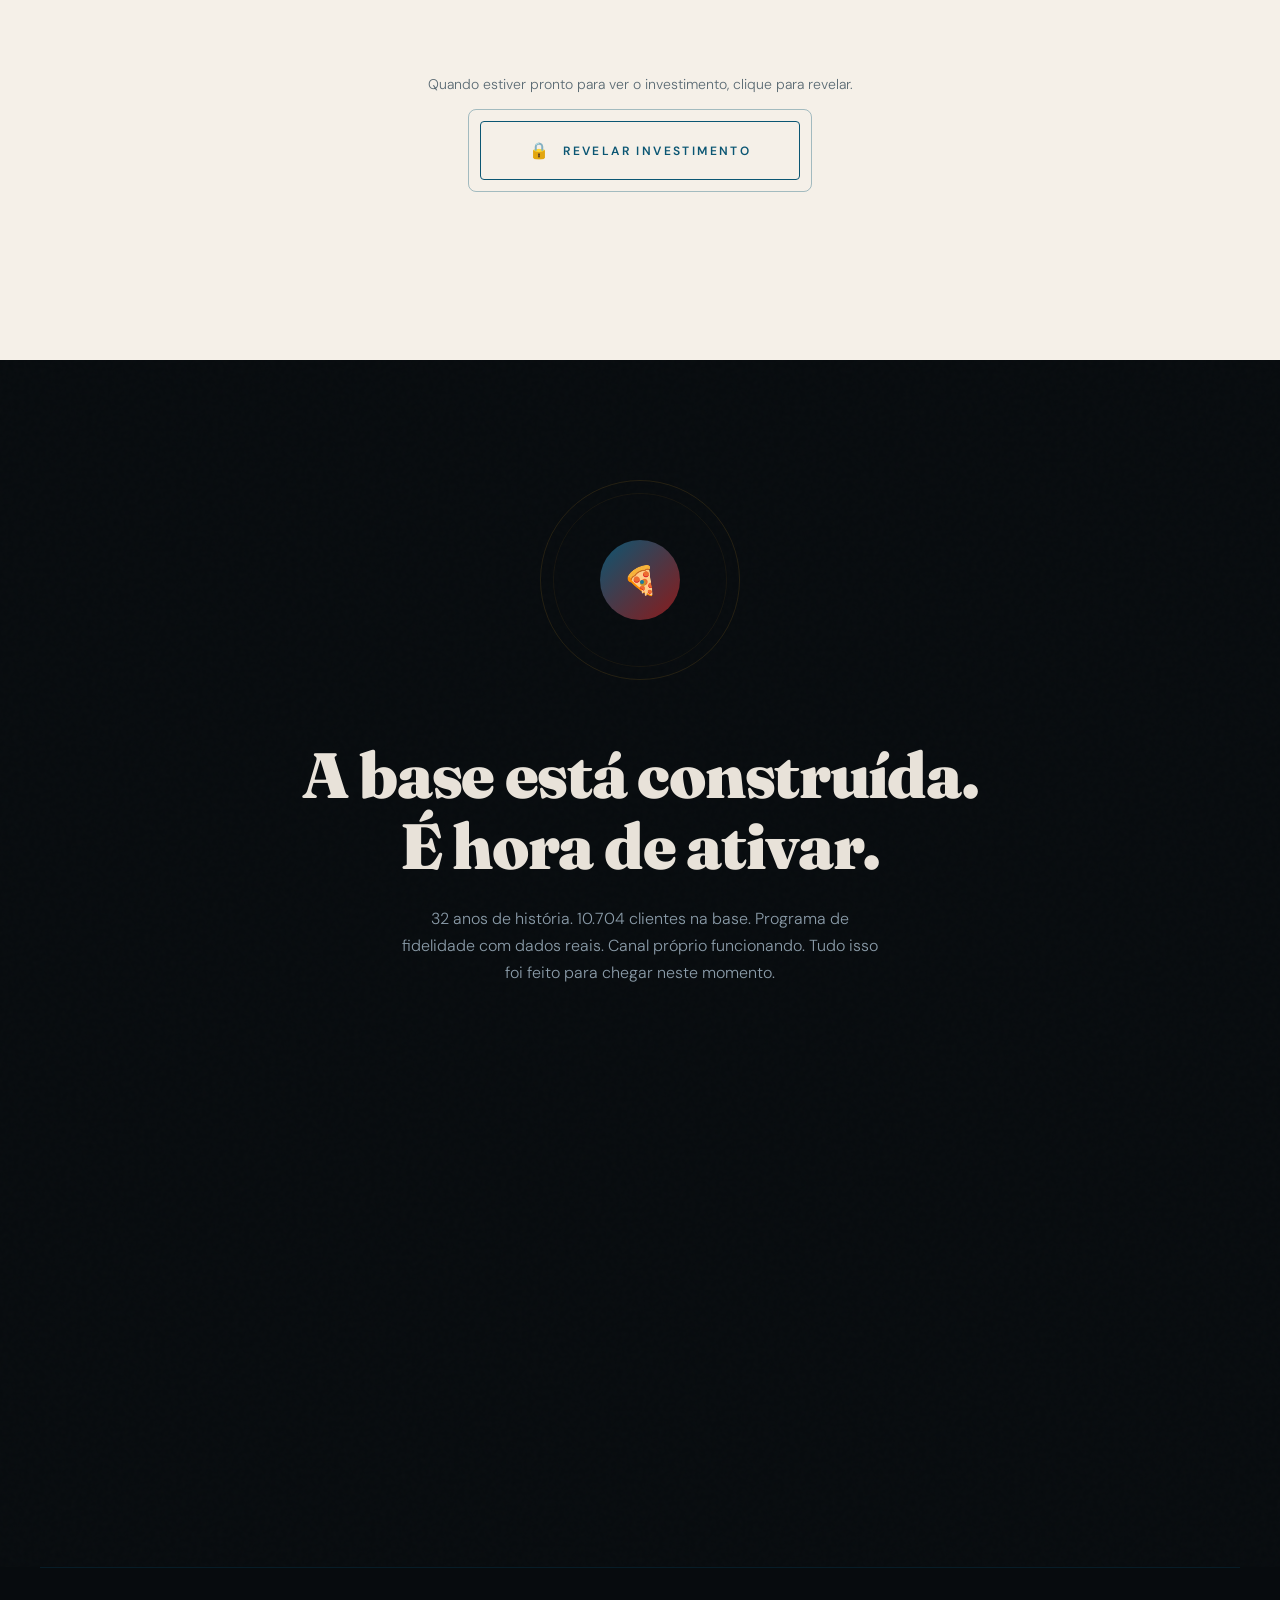
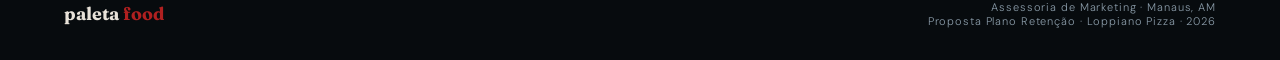
==== commit 1a5a68a7: "Update index.html" ====
--- a/index.html
+++ b/index.html
@@ -658,25 +658,7 @@
       </div>
     </div>
 
-    <div class="responsavel-block reveal reveal-delay-3">
-      <div class="resp-card">
-        <div class="resp-avatar">LA</div>
-        <div class="resp-info">
-          <div class="resp-name">Luiz Antônio de Vasconcelos</div>
-          <div class="resp-role">Estrategista de Marketing · Paleta Food</div>
-          <div class="resp-statement">O mesmo estrategista do primeiro dia. O Nível 3 aprofunda a parceria — não distribui para uma equipe.</div>
-        </div>
-        <div class="resp-since">
-          <div class="resp-since-num">12</div>
-          <div class="resp-since-label">meses no<br>projeto</div>
-        </div>
-      </div>
-      <div class="resp-ritmo">
-        <div class="ritmo-item"><div class="ritmo-icon">📅</div><div class="ritmo-text"><strong>Call semanal</strong> — revisão de métricas e próximos passos. Sempre com Luiz.</div></div>
-        <div class="ritmo-item"><div class="ritmo-icon">📋</div><div class="ritmo-text"><strong>Checkpoint mensal</strong> — análise de retenção, resgates e ajuste de estratégia.</div></div>
-        <div class="ritmo-item"><div class="ritmo-icon">💬</div><div class="ritmo-text"><strong>WhatsApp direto</strong> — acesso ao estrategista, não a um atendente.</div></div>
-      </div>
-    </div>
+
   </div>
 </section>
 
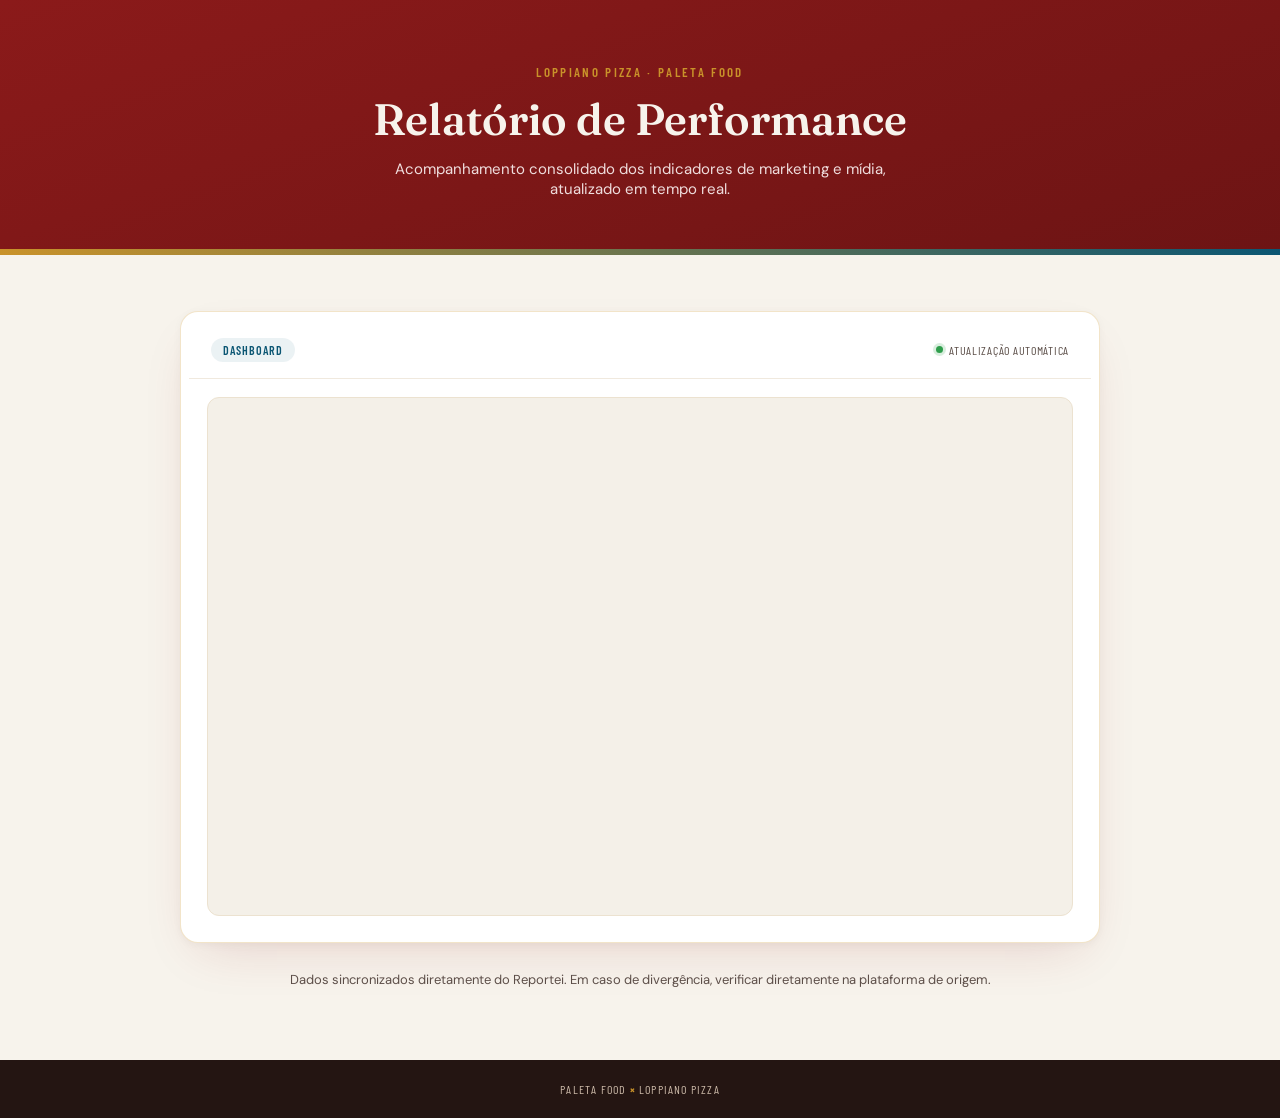
==== commit ae806c5d: "Create index.html" ====
--- a/index.html
+++ b/index.html
@@ -3,851 +3,218 @@
 <head>
 <meta charset="UTF-8">
 <meta name="viewport" content="width=device-width, initial-scale=1.0">
-<title>Plano Retenção | Loppiano Pizza × Paleta Food</title>
+<title>Loppiano Pizza — Relatório de Performance</title>
 <link rel="preconnect" href="https://fonts.googleapis.com">
-<link href="https://fonts.googleapis.com/css2?family=Fraunces:ital,wght@0,300;0,400;0,700;0,900;1,300;1,700&family=DM+Sans:wght@300;400;500;600&display=swap" rel="stylesheet">
+<link rel="preconnect" href="https://fonts.gstatic.com" crossorigin>
+<link href="https://fonts.googleapis.com/css2?family=Fraunces:ital,opsz,wght@0,9..144,400;0,9..144,600;0,9..144,700;1,9..144,500&family=DM+Sans:wght@400;500;700&family=Barlow+Condensed:wght@500;600;700&display=swap" rel="stylesheet">
 <style>
-/* ── TOKENS ── */
-:root{
-  --teal:#0B5673;--teal-light:#1a7a9e;
-  --red:#8B1A1A;--red-light:#b02020;
-  --gold:#C9922A;--gold-light:#e8b84b;
-  --bg-d:#070b0e;--bg-d2:#0d1419;--bg-d3:#111c23;
-  --text-d:#e8e2d9;--text-dm:#8a9ba8;--border-d:rgba(11,86,115,0.25);
-  --bg-l:#f5f0e8;--bg-l2:#ffffff;--bg-l3:#ede8df;
-  --text-l:#0d1419;--text-lm:#5a6a73;--border-l:rgba(11,86,115,0.12);
-}
-*,*::before,*::after{margin:0;padding:0;box-sizing:border-box;}
-html{scroll-behavior:smooth;}
-body{font-family:'DM Sans',sans-serif;font-weight:300;overflow-x:hidden;cursor:none;background:var(--bg-d);}
-
-/* ── CURSOR ── */
-.cursor{width:12px;height:12px;background:var(--gold);border-radius:50%;position:fixed;top:0;left:0;pointer-events:none;z-index:9999;transform:translate(-50%,-50%);mix-blend-mode:difference;}
-.cursor-ring{width:36px;height:36px;border:1px solid rgba(201,146,42,.5);border-radius:50%;position:fixed;top:0;left:0;pointer-events:none;z-index:9998;transform:translate(-50%,-50%);transition:left .18s ease-out,top .18s ease-out;}
-
-/* ── PARTICLES ── */
-.particles{position:fixed;inset:0;pointer-events:none;z-index:0;overflow:hidden;}
-.particle{position:absolute;width:2px;height:2px;background:rgba(201,146,42,.25);border-radius:50%;animation:particleDrift linear infinite;}
-@keyframes particleDrift{0%{transform:translateY(100vh) translateX(0) scale(0);opacity:0;}10%{opacity:1;}90%{opacity:.4;}100%{transform:translateY(-10vh) translateX(var(--drift)) scale(1.5);opacity:0;}}
-
-/* ── ICON ANIMATIONS ── */
-@keyframes iconFloat{0%,100%{transform:translateY(0);}50%{transform:translateY(-10px);}}
-@keyframes iconBounce{0%,100%{transform:translateY(0) scale(1);}40%{transform:translateY(-10px) scale(1.2);}60%{transform:translateY(-5px) scale(1.1);}}
-@keyframes iconWiggle{0%,100%{transform:rotate(0);}20%{transform:rotate(-15deg);}40%{transform:rotate(12deg);}60%{transform:rotate(-8deg);}80%{transform:rotate(5deg);}}
-@keyframes iconPulse{0%,100%{transform:scale(1);filter:drop-shadow(0 0 0 rgba(201,146,42,0));}50%{transform:scale(1.25);filter:drop-shadow(0 0 12px rgba(201,146,42,.6));}}
-@keyframes iconGlow{0%,100%{filter:drop-shadow(0 0 4px rgba(201,146,42,.3));}50%{filter:drop-shadow(0 0 16px rgba(201,146,42,.8));}}
-@keyframes iconSpin{from{transform:rotate(0);}to{transform:rotate(360deg);}}
-@keyframes numGlowRed{0%,100%{text-shadow:none;}50%{text-shadow:0 0 60px rgba(176,32,32,.5);}}
-@keyframes numGlowGold{0%,100%{text-shadow:none;}50%{text-shadow:0 0 40px rgba(201,146,42,.6);}}
-@keyframes gradientShift{0%{background-position:0%;}100%{background-position:200%;}}
-@keyframes lineDown{from{transform:scaleY(0);}to{transform:scaleY(1);}}
-@keyframes fadeUp{from{opacity:0;transform:translateY(30px);}to{opacity:1;transform:translateY(0);}}
-@keyframes pulseDot{0%,100%{opacity:1;transform:scale(1);}50%{opacity:.5;transform:scale(.7);}}
-@keyframes scrollAnim{0%{transform:scaleY(0);transform-origin:top;}50%{transform:scaleY(1);transform-origin:top;}51%{transform:scaleY(1);transform-origin:bottom;}100%{transform:scaleY(0);transform-origin:bottom;}}
-@keyframes revealRing{0%,100%{transform:scale(1);opacity:.3;}50%{transform:scale(1.05);opacity:.9;}}
-@keyframes orbitDot{from{transform:rotate(0deg) translateX(100px) rotate(0deg);}to{transform:rotate(360deg) translateX(100px) rotate(-360deg);}}
-@keyframes wrapGlow1{0%,100%{box-shadow:0 0 0 rgba(11,86,115,0);}50%{box-shadow:0 0 20px rgba(11,86,115,.4);}}
-@keyframes wrapGlow2{0%,100%{box-shadow:0 0 0 rgba(201,146,42,0);}50%{box-shadow:0 0 20px rgba(201,146,42,.3);}}
-@keyframes wrapGlow3{0%,100%{box-shadow:0 0 0 rgba(176,32,32,0);}50%{box-shadow:0 0 20px rgba(176,32,32,.3);}}
-
-.anim-float{animation:iconFloat 3s ease-in-out infinite;display:inline-block;}
-.anim-bounce{animation:iconBounce 2.5s ease-in-out infinite;display:inline-block;}
-.anim-wiggle{animation:iconWiggle 3s ease-in-out infinite;display:inline-block;}
-.anim-pulse{animation:iconPulse 2s ease-in-out infinite;display:inline-block;}
-.anim-glow{animation:iconGlow 2s ease-in-out infinite;display:inline-block;}
-.spin-icon{display:inline-block;animation:iconSpin 8s linear infinite;}
-
-/* ── SECTION THEMES ── */
-.section-dark{background:var(--bg-d);color:var(--text-d);position:relative;}
-.section-dark::before{content:'';position:absolute;inset:0;background-image:url("data:image/svg+xml,%3Csvg viewBox='0 0 256 256' xmlns='http://www.w3.org/2000/svg'%3E%3Cfilter id='n'%3E%3CfeTurbulence type='fractalNoise' baseFrequency='0.9' numOctaves='4' stitchTiles='stitch'/%3E%3C/filter%3E%3Crect width='100%25' height='100%25' filter='url(%23n)' opacity='1'/%3E%3C/svg%3E");opacity:.018;pointer-events:none;z-index:0;}
-.section-dark>*{position:relative;z-index:1;}
-.section-dark .section-label{color:var(--gold);}
-.section-dark .section-label::before{background:var(--gold);}
-.section-dark .section-title{color:var(--text-d);}
-.section-dark .section-desc{color:var(--text-dm);}
-.section-light{background:var(--bg-l);color:var(--text-l);position:relative;}
-.section-light .section-label{color:var(--teal);}
-.section-light .section-label::before{background:var(--teal);}
-.section-light .section-title{color:var(--text-l);}
-.section-light .section-desc{color:var(--text-lm);}
-
-/* ── NAV ── */
-nav{position:fixed;top:0;left:0;right:0;z-index:100;padding:20px 40px;display:flex;align-items:center;justify-content:space-between;background:linear-gradient(to bottom,rgba(7,11,14,.96),transparent);backdrop-filter:blur(8px);}
-.nav-logo{font-family:'Fraunces',serif;font-size:18px;font-weight:700;letter-spacing:-.02em;color:#e8e2d9;}
-.nav-logo span{color:var(--red-light);}
-.nav-links{display:flex;gap:32px;list-style:none;}
-.nav-links a{font-size:11px;letter-spacing:.15em;text-transform:uppercase;color:#8a9ba8;text-decoration:none;cursor:none;transition:color .3s;}
-.nav-links a:hover{color:var(--gold);}
-.nav-cta{background:var(--gold);color:#070b0e;font-family:'DM Sans',sans-serif;font-size:11px;font-weight:600;letter-spacing:.12em;text-transform:uppercase;text-decoration:none;padding:10px 20px;border-radius:4px;cursor:none;transition:background .3s,transform .2s;}
-.nav-cta:hover{background:var(--gold-light);transform:translateY(-1px);}
-
-/* ── BUTTONS ── */
-.btn-primary{background:var(--gold);color:#070b0e;border:none;padding:16px 36px;font-family:'DM Sans',sans-serif;font-size:13px;font-weight:600;letter-spacing:.1em;text-transform:uppercase;text-decoration:none;border-radius:4px;cursor:none;transition:background .3s,transform .2s,box-shadow .3s;display:inline-block;}
-.btn-primary:hover{background:var(--gold-light);transform:translateY(-2px);box-shadow:0 8px 32px rgba(201,146,42,.3);}
-.btn-ghost{background:transparent;color:#e8e2d9;border:1px solid rgba(232,226,217,.2);padding:16px 36px;font-family:'DM Sans',sans-serif;font-size:13px;font-weight:400;letter-spacing:.1em;text-transform:uppercase;text-decoration:none;border-radius:4px;cursor:none;transition:border-color .3s,color .3s,transform .2s;display:inline-block;}
-.btn-ghost:hover{border-color:var(--gold);color:var(--gold);transform:translateY(-2px);}
-
-/* ── LAYOUT ── */
-.container{max-width:1200px;margin:0 auto;padding:120px 24px;}
-.section-label{font-size:10px;letter-spacing:.35em;text-transform:uppercase;margin-bottom:16px;display:flex;align-items:center;gap:12px;}
-.section-label::before{content:'';width:32px;height:1px;}
-.section-title{font-family:'Fraunces',serif;font-size:clamp(32px,5vw,60px);font-weight:700;line-height:1.1;letter-spacing:-.02em;margin-bottom:24px;}
-.section-desc{font-size:16px;max-width:600px;line-height:1.8;font-weight:300;}
-.section-header{margin-bottom:72px;}
-
-/* ── REVEAL ── */
-.reveal{opacity:0;transform:translateY(40px);transition:opacity .8s ease,transform .8s ease;}
-.reveal-left{opacity:0;transform:translateX(-40px);transition:opacity .8s ease,transform .8s ease;}
-.reveal-right{opacity:0;transform:translateX(40px);transition:opacity .8s ease,transform .8s ease;}
-.reveal.visible,.reveal-left.visible,.reveal-right.visible{opacity:1;transform:none;}
-.reveal-delay-1{transition-delay:.1s;}.reveal-delay-2{transition-delay:.2s;}.reveal-delay-3{transition-delay:.3s;}
-
-/* ── HERO ── */
-#hero{min-height:100vh;display:flex;flex-direction:column;align-items:center;justify-content:center;text-align:center;padding:60px 24px;background:var(--bg-d);}
-.hero-bg{position:absolute;inset:0;background:radial-gradient(ellipse 80% 60% at 20% 50%,rgba(11,86,115,.22) 0%,transparent 70%),radial-gradient(ellipse 60% 80% at 80% 30%,rgba(139,26,26,.16) 0%,transparent 70%),radial-gradient(ellipse 40% 40% at 50% 90%,rgba(201,146,42,.08) 0%,transparent 60%);}
-.hero-line{position:absolute;top:0;left:50%;width:1px;height:100%;background:linear-gradient(to bottom,transparent,rgba(201,146,42,.25) 40%,transparent);animation:lineDown 2s ease forwards;transform-origin:top;}
-.hero-accent-line{position:absolute;bottom:0;left:0;width:100%;height:2px;background:linear-gradient(to right,transparent,var(--teal-light),var(--gold),var(--red-light),transparent);background-size:200% 100%;animation:gradientShift 4s linear infinite;}
-.hero-badge{display:inline-flex;align-items:center;gap:8px;background:rgba(201,146,42,.1);border:1px solid rgba(201,146,42,.3);border-radius:100px;padding:6px 18px;font-size:11px;letter-spacing:.2em;text-transform:uppercase;color:var(--gold);margin-bottom:48px;opacity:0;animation:fadeUp .8s .3s ease forwards;}
-.hero-badge::before{content:'';width:6px;height:6px;background:var(--gold);border-radius:50%;animation:pulseDot 2s infinite;}
-.hero-eyebrow{font-family:'Fraunces',serif;font-size:clamp(11px,1.5vw,14px);font-weight:300;letter-spacing:.3em;color:#8a9ba8;margin-bottom:20px;opacity:0;animation:fadeUp .8s .5s ease forwards;text-transform:uppercase;}
-.hero-title{font-family:'Fraunces',serif;font-size:clamp(48px,9vw,108px);font-weight:900;line-height:.92;letter-spacing:-.03em;margin-bottom:32px;opacity:0;animation:fadeUp 1s .7s ease forwards;color:#e8e2d9;}
-.accent-teal{color:var(--teal-light);}.accent-red{color:var(--red-light);}.accent-gold{color:var(--gold);}
-.hero-sub{font-size:clamp(14px,2vw,18px);color:#8a9ba8;font-weight:300;max-width:560px;line-height:1.7;margin-bottom:60px;opacity:0;animation:fadeUp .8s 1s ease forwards;}
-.hero-cta{display:flex;gap:16px;flex-wrap:wrap;justify-content:center;opacity:0;animation:fadeUp .8s 1.2s ease forwards;}
-.hero-scroll{position:absolute;bottom:40px;left:50%;transform:translateX(-50%);display:flex;flex-direction:column;align-items:center;gap:8px;opacity:0;animation:fadeUp .8s 1.8s ease forwards;}
-.hero-scroll span{font-size:10px;letter-spacing:.2em;text-transform:uppercase;color:#8a9ba8;}
-.scroll-line{width:1px;height:50px;background:linear-gradient(to bottom,var(--gold),transparent);animation:scrollAnim 1.5s infinite;}
-
-/* ── NÚMEROS ── */
-.numeros-grid{display:grid;grid-template-columns:repeat(3,1fr);gap:2px;background:var(--border-l);}
-.num-card{background:var(--bg-l2);padding:40px 36px;position:relative;overflow:hidden;transition:background .3s,transform .3s,box-shadow .3s;cursor:none;}
-.num-card:hover{background:#fffdf9;transform:translateY(-3px);box-shadow:0 8px 40px rgba(11,86,115,.08);}
-.num-card::after{content:'';position:absolute;bottom:0;left:0;width:100%;height:3px;transform:scaleX(0);transform-origin:left;transition:transform .5s;}
-.num-card:hover::after{transform:scaleX(1);}
-.nb-teal::after{background:var(--teal-light);}.nb-gold::after{background:var(--gold);}.nb-red::after{background:var(--red-light);}.nb-muted::after{background:#8a9ba8;}
-.num-val{font-family:'Fraunces',serif;font-size:clamp(40px,5vw,68px);font-weight:900;line-height:1;margin-bottom:8px;}
-.nb-teal .num-val{color:var(--teal);}.nb-gold .num-val{color:var(--gold);}.nb-red .num-val{color:var(--red-light);}.nb-muted .num-val{color:#5a6a73;}
-.num-unit{font-size:12px;letter-spacing:.15em;color:var(--text-lm);text-transform:uppercase;font-weight:500;margin-bottom:12px;}
-.num-desc{font-size:13px;color:var(--text-lm);line-height:1.7;font-weight:300;}
-.num-desc strong{color:var(--text-l);font-weight:500;}
-.donuz-pill{display:inline-flex;align-items:center;gap:8px;background:rgba(11,86,115,.08);border:1px solid rgba(11,86,115,.2);border-radius:3px;padding:5px 14px;font-size:10px;letter-spacing:.15em;color:var(--teal);text-transform:uppercase;margin-top:16px;}
-.ret-bar-wrap{margin-top:20px;}
-.ret-bar-labels{display:flex;justify-content:space-between;margin-bottom:8px;font-size:11px;color:var(--text-lm);}
-.label-red{color:var(--red-light);}
-.ret-bar{height:4px;background:rgba(0,0,0,.08);border-radius:2px;overflow:hidden;}
-.ret-fill{height:100%;width:0%;background:var(--red-light);border-radius:2px;transition:width 1.6s cubic-bezier(.16,1,.3,1);}
-.ret-fill.active{width:22%;}
-.inac-fill{height:100%;width:0%;background:rgba(139,26,26,.25);border-radius:2px;transition:width 1.6s .2s cubic-bezier(.16,1,.3,1);}
-.inac-fill.active{width:78%;}
-.mt4{margin-top:4px;}
-
-/* ── CONQUISTAS ── */
-.conquistas-grid{display:grid;grid-template-columns:repeat(3,1fr);gap:2px;background:var(--border-d);margin-top:64px;}
-.conquista-card{background:var(--bg-d2);padding:40px 32px;position:relative;overflow:hidden;cursor:none;transition:background .4s,transform .3s;}
-.conquista-card:hover{background:var(--bg-d3);transform:translateY(-3px);}
-.conquista-card::before{content:'';position:absolute;top:0;left:0;width:100%;height:3px;background:var(--teal-light);transform:scaleX(0);transform-origin:left;transition:transform .5s;}
-.conquista-card:hover::before{transform:scaleX(1);}
-.cq-icon{font-size:32px;margin-bottom:20px;display:block;}
-.cq-title{font-family:'Fraunces',serif;font-size:20px;font-weight:700;margin-bottom:12px;color:var(--text-d);}
-.cq-desc{font-size:13px;color:var(--text-dm);line-height:1.8;font-weight:300;}
-.info-bar{background:var(--bg-d2);border-left:3px solid var(--gold);padding:28px 32px;display:flex;align-items:center;gap:20px;margin-top:2px;}
-.info-bar p{font-size:14px;color:var(--text-dm);line-height:1.8;font-weight:300;}
-.info-bar p strong{color:var(--text-d);font-weight:500;}
-
-/* ── PROBLEMA ── */
-.problema-layout{display:grid;grid-template-columns:1fr 1fr;gap:2px;background:var(--border-l);margin-top:64px;}
-.prob-left{background:var(--bg-l2);padding:56px 48px;}
-.prob-right{background:var(--bg-l3);padding:56px 48px;display:flex;flex-direction:column;gap:20px;}
-.prob-big{font-family:'Fraunces',serif;font-size:clamp(96px,14vw,180px);font-weight:900;line-height:.85;letter-spacing:-.04em;color:var(--red-light);display:inline-block;}
-.prob-percent{font-size:.45em;vertical-align:super;opacity:.8;}
-.prob-big.glow-active{animation:numGlowRed 3s ease-in-out infinite;}
-.prob-desc{font-size:15px;color:var(--text-lm);line-height:1.8;font-weight:300;max-width:380px;margin-top:20px;}
-.prob-desc strong{color:var(--text-l);font-weight:500;}
-.prob-stat{background:var(--bg-l2);border-left:3px solid var(--border-l);padding:24px 28px;transition:border-color .3s,transform .2s;box-shadow:0 2px 12px rgba(0,0,0,.04);}
-.prob-stat:hover{border-left-color:var(--teal);transform:translateX(4px);}
-.highlight-gold{border-left-color:var(--gold)!important;}
-.highlight-red{border-left-color:var(--red-light)!important;}
-.prob-stat-val{font-family:'Fraunces',serif;font-size:32px;font-weight:900;color:var(--gold);line-height:1;margin-bottom:6px;}
-.prob-stat-desc{font-size:13px;color:var(--text-lm);line-height:1.6;font-weight:300;}
-
-/* ── SOLUÇÃO ── */
-.frentes-grid{display:grid;grid-template-columns:repeat(3,1fr);gap:2px;background:var(--border-d);margin-top:64px;}
-.frente-card{background:var(--bg-d2);padding:48px 36px;position:relative;overflow:hidden;cursor:none;transition:background .4s,transform .3s;}
-.frente-card:hover{background:var(--bg-d3);transform:translateY(-4px);}
-.frente-card::before{content:'';position:absolute;top:0;left:0;width:100%;height:3px;}
-.fr-1::before{background:var(--teal-light);}.fr-2::before{background:var(--gold);}.fr-3::before{background:var(--red-light);}
-.fr-1:hover{box-shadow:0 -4px 32px rgba(11,86,115,.15);}
-.fr-2:hover{box-shadow:0 -4px 32px rgba(201,146,42,.12);}
-.fr-3:hover{box-shadow:0 -4px 32px rgba(176,32,32,.12);}
-.frente-num{font-family:'Fraunces',serif;font-size:72px;font-weight:900;opacity:.06;position:absolute;top:16px;right:20px;color:var(--text-d);}
-.frente-tag{font-size:10px;letter-spacing:.25em;text-transform:uppercase;font-weight:500;margin-bottom:12px;}
-.fr-1 .frente-tag{color:var(--teal-light);}.fr-2 .frente-tag{color:var(--gold);}.fr-3 .frente-tag{color:var(--red-light);}
-.frente-icon-wrap{width:56px;height:56px;border-radius:12px;display:flex;align-items:center;justify-content:center;font-size:26px;margin-bottom:24px;}
-.fr-icon-1{background:rgba(11,86,115,.15);border:1px solid rgba(11,86,115,.3);animation:wrapGlow1 3s ease-in-out infinite;}
-.fr-icon-2{background:rgba(201,146,42,.1);border:1px solid rgba(201,146,42,.2);animation:wrapGlow2 3s ease-in-out infinite 1s;}
-.fr-icon-3{background:rgba(176,32,32,.1);border:1px solid rgba(176,32,32,.2);animation:wrapGlow3 3s ease-in-out infinite 2s;}
-.frente-name{font-family:'Fraunces',serif;font-size:24px;font-weight:700;margin-bottom:16px;color:var(--text-d);}
-.frente-desc{font-size:14px;color:var(--text-dm);line-height:1.8;font-weight:300;margin-bottom:24px;}
-.frente-items{display:flex;flex-direction:column;gap:10px;}
-.frente-item{font-size:12px;color:var(--text-dm);padding-left:16px;position:relative;line-height:1.5;}
-.frente-item::before{content:'→';position:absolute;left:0;font-family:'Fraunces',serif;font-size:11px;}
-.fr-item-1::before{color:var(--teal-light);}.fr-item-2::before{color:var(--gold);}.fr-item-3::before{color:var(--red-light);}
-
-/* ── COMO FUNCIONA ── */
-.case-block{margin-top:64px;border:1px solid var(--border-l);border-radius:4px;overflow:hidden;}
-.case-label{background:rgba(139,26,26,.06);border-bottom:1px solid rgba(139,26,26,.15);padding:16px 28px;font-size:12px;color:var(--red);font-weight:500;letter-spacing:.05em;}
-.case-layout{display:grid;grid-template-columns:1fr 1fr;}
-.case-screen{background:var(--bg-l3);padding:40px;position:relative;}
-.case-text{background:var(--bg-l2);padding:40px;display:flex;flex-direction:column;gap:28px;}
-.donuz-mockup{background:#fff;border:1px solid #e0e0e0;border-radius:8px;overflow:hidden;box-shadow:0 4px 24px rgba(0,0,0,.08);}
-.dm-header{display:flex;align-items:flex-start;gap:16px;padding:20px 24px;background:#f8f8f8;border-bottom:1px solid #e8e8e8;}
-.dm-avatar{width:48px;height:48px;border-radius:50%;background:#cccccc;display:flex;align-items:center;justify-content:center;font-family:'Fraunces',serif;font-weight:700;font-size:16px;color:#666;flex-shrink:0;}
-.dm-info{flex:1;}
-.dm-name{font-weight:600;font-size:14px;color:#333;margin-bottom:4px;}
-.dm-pts{color:#6c5ce7;font-weight:700;}
-.dm-meta{font-size:12px;color:#888;margin-bottom:8px;}
-.dm-warning{font-size:11px;color:#d63031;font-weight:500;background:rgba(214,48,49,.06);padding:6px 10px;border-radius:4px;border:1px solid rgba(214,48,49,.2);}
-.dm-table{padding:0 24px 16px;}
-.dm-table-header{display:grid;grid-template-columns:90px 1fr 70px 110px;gap:8px;padding:12px 0 8px;border-bottom:2px solid #e8e8e8;font-size:10px;font-weight:700;color:#333;letter-spacing:.04em;}
-.dm-row{display:grid;grid-template-columns:90px 1fr 70px 110px;gap:8px;padding:10px 0;border-bottom:1px solid #f0f0f0;font-size:11px;color:#555;align-items:center;}
-.dm-row-expired{color:#d63031;}
-.dm-striked{text-decoration:line-through;opacity:.7;}
-.callout{display:flex;align-items:flex-start;gap:10px;margin-top:12px;padding:12px 16px;border-radius:4px;}
-.callout-red{background:rgba(139,26,26,.06);border:1px solid rgba(139,26,26,.2);}
-.callout-gold{background:rgba(201,146,42,.06);border:1px solid rgba(201,146,42,.2);}
-.callout-dot{width:8px;height:8px;border-radius:50%;background:var(--red-light);flex-shrink:0;margin-top:4px;}
-.callout-text{font-size:12px;color:var(--text-lm);line-height:1.6;}
-.callout-text strong{color:var(--text-l);font-weight:600;}
-.case-insight{background:rgba(139,26,26,.04);border-left:3px solid var(--red-light);padding:20px 24px;}
-.ci-title{font-family:'Fraunces',serif;font-size:18px;font-weight:700;color:var(--text-l);margin-bottom:10px;}
-.ci-desc{font-size:13px;color:var(--text-lm);line-height:1.7;font-weight:300;}
-.case-bullets{display:flex;flex-direction:column;gap:12px;}
-.case-bullet{display:flex;align-items:flex-start;gap:12px;font-size:13px;color:var(--text-lm);}
-.cb-icon{width:20px;height:20px;border-radius:50%;display:flex;align-items:center;justify-content:center;font-size:10px;font-weight:700;flex-shrink:0;}
-.cb-red{background:rgba(139,26,26,.1);color:var(--red-light);border:1px solid rgba(139,26,26,.2);}
-.timeline-block{margin-top:48px;}
-.timeline-label{font-size:10px;letter-spacing:.3em;text-transform:uppercase;color:var(--teal);margin-bottom:24px;display:flex;align-items:center;gap:12px;}
-.timeline-label::before{content:'';width:24px;height:1px;background:var(--teal);}
-.timeline-grid{display:grid;grid-template-columns:1fr auto 1fr auto 1fr;gap:0;align-items:start;}
-.timeline-card{background:var(--bg-l2);border:1px solid var(--border-l);padding:32px 28px;transition:transform .3s,box-shadow .3s;}
-.timeline-card:hover{transform:translateY(-4px);box-shadow:0 12px 40px rgba(11,86,115,.1);}
-.timeline-arrow{display:flex;align-items:center;justify-content:center;padding:0 16px;font-size:24px;color:var(--teal);opacity:.4;padding-top:32px;}
-.tc-month{font-size:10px;letter-spacing:.3em;text-transform:uppercase;font-weight:600;margin-bottom:12px;}
-.tc-1 .tc-month{color:var(--teal);}.tc-2 .tc-month{color:var(--gold);}.tc-3 .tc-month{color:var(--red-light);}
-.tc-title{font-family:'Fraunces',serif;font-size:18px;font-weight:700;color:var(--text-l);margin-bottom:16px;line-height:1.2;}
-.tc-items{display:flex;flex-direction:column;gap:8px;}
-.tc-item{font-size:12px;color:var(--text-lm);padding-left:14px;position:relative;line-height:1.5;}
-.tc-item::before{content:'→';position:absolute;left:0;color:var(--teal-light);font-size:10px;}
-.responsavel-block{margin-top:48px;}
-.resp-card{display:flex;align-items:center;gap:32px;background:var(--bg-l2);border:1px solid var(--border-l);padding:40px;box-shadow:0 4px 24px rgba(0,0,0,.06);}
-.resp-avatar{width:72px;height:72px;border-radius:50%;background:linear-gradient(135deg,var(--teal),var(--red));display:flex;align-items:center;justify-content:center;font-family:'Fraunces',serif;font-weight:700;font-size:22px;color:#fff;flex-shrink:0;}
-.resp-info{flex:1;}
-.resp-name{font-family:'Fraunces',serif;font-size:22px;font-weight:700;color:var(--text-l);margin-bottom:4px;}
-.resp-role{font-size:12px;color:var(--text-lm);letter-spacing:.08em;margin-bottom:12px;}
-.resp-statement{font-size:14px;color:var(--text-lm);line-height:1.7;font-weight:300;border-left:3px solid var(--gold);padding-left:16px;font-style:italic;}
-.resp-since{text-align:center;flex-shrink:0;}
-.resp-since-num{font-family:'Fraunces',serif;font-size:52px;font-weight:900;color:var(--gold);line-height:1;}
-.resp-since-label{font-size:11px;color:var(--text-lm);letter-spacing:.08em;text-transform:uppercase;line-height:1.4;}
-.resp-ritmo{display:grid;grid-template-columns:repeat(3,1fr);gap:2px;background:var(--border-l);margin-top:2px;}
-.ritmo-item{background:var(--bg-l3);padding:24px 28px;display:flex;align-items:flex-start;gap:14px;}
-.ritmo-icon{font-size:22px;flex-shrink:0;}
-.ritmo-text{font-size:13px;color:var(--text-lm);line-height:1.6;}
-.ritmo-text strong{color:var(--text-l);font-weight:600;}
-
-/* ── ROI ── */
-.roi-grid{display:grid;grid-template-columns:repeat(3,1fr);gap:2px;background:var(--border-d);margin-top:48px;}
-.roi-card{background:var(--bg-d);padding:40px 36px;cursor:none;transition:background .3s,transform .3s;position:relative;overflow:hidden;}
-.roi-card::after{content:'';position:absolute;bottom:0;left:0;width:100%;height:2px;background:var(--gold);transform:scaleX(0);transform-origin:left;transition:transform .4s;}
-.roi-card:hover{background:var(--bg-d3);transform:translateY(-3px);}
-.roi-card:hover::after{transform:scaleX(1);}
-.roi-step{font-size:10px;letter-spacing:.25em;text-transform:uppercase;color:var(--gold);margin-bottom:16px;}
-.roi-val{font-family:'Fraunces',serif;font-size:48px;font-weight:900;color:var(--text-d);line-height:1;margin-bottom:8px;}
-.roi-label{font-size:13px;color:var(--text-dm);line-height:1.6;font-weight:300;}
-.roi-result{background:rgba(201,146,42,.08);border:1px solid rgba(201,146,42,.3);padding:40px;margin-top:2px;display:flex;align-items:center;justify-content:space-between;gap:40px;transition:background .3s;}
-.roi-result:hover{background:rgba(201,146,42,.13);}
-.roi-result-text h3{font-family:'Fraunces',serif;font-size:22px;font-weight:700;color:var(--text-d);margin-bottom:12px;line-height:1.3;}
-.roi-result-text p{font-size:14px;color:var(--text-dm);line-height:1.7;max-width:480px;font-weight:300;}
-.roi-result-right{text-align:right;flex-shrink:0;}
-.roi-multiplier{font-family:'Fraunces',serif;font-size:80px;font-weight:900;color:var(--gold);line-height:1;animation:numGlowGold 3s ease-in-out infinite;}
-.roi-multiplier-label{font-size:12px;color:var(--text-dm);margin-top:4px;}
-
-/* ── INVESTIMENTO ── */
-.inv-header{text-align:center;margin-bottom:80px;}
-.inv-header .section-label{justify-content:center;}
-.inv-header .section-label::before{display:none;}
-.reveal-gate{text-align:center;margin-bottom:60px;}
-.reveal-gate p{font-size:14px;color:var(--text-lm);margin-bottom:24px;line-height:1.8;max-width:440px;margin-left:auto;margin-right:auto;}
-.reveal-btn-wrap{position:relative;display:inline-block;}
-.reveal-ring{position:absolute;inset:-12px;border-radius:8px;border:1px solid rgba(11,86,115,.35);animation:revealRing 2s ease-in-out infinite;pointer-events:none;}
-.btn-reveal{background:transparent;border:1px solid var(--teal);color:var(--teal);padding:18px 48px;font-family:'DM Sans',sans-serif;font-size:12px;font-weight:600;letter-spacing:.2em;text-transform:uppercase;cursor:none;border-radius:4px;transition:background .3s,color .3s,box-shadow .3s;display:inline-flex;align-items:center;gap:12px;}
-.btn-reveal:hover{background:var(--teal);color:#fff;box-shadow:0 8px 32px rgba(11,86,115,.3);}
-.btn-reveal .lock-icon{font-size:16px;transition:transform .3s;}
-.btn-reveal.unlocked .lock-icon{transform:rotate(-20deg);}
-.pricing-wrapper{max-height:0;overflow:hidden;transition:max-height 1.2s cubic-bezier(.16,1,.3,1),opacity .8s ease;opacity:0;}
-.pricing-wrapper.visible{max-height:2400px;opacity:1;}
-.pricing-context{background:var(--bg-l3);padding:24px 32px;display:flex;align-items:center;gap:16px;border:1px solid var(--border-l);margin-bottom:2px;font-size:14px;color:var(--text-lm);}
-.pricing-context strong{color:var(--text-l);font-weight:500;}
-.pricing-breakdown{display:grid;grid-template-columns:1fr 1fr;gap:2px;background:var(--border-l);}
-.pb-card{background:var(--bg-l2);padding:48px 40px;border:1px solid var(--border-l);}
-.pb-card-featured{background:var(--bg-l3);position:relative;overflow:hidden;}
-.pb-card-featured::before{content:'';position:absolute;top:0;left:0;width:100%;height:3px;background:linear-gradient(to right,var(--teal-light),var(--gold));background-size:200%;animation:gradientShift 3s linear infinite;}
-.pb-label{font-size:10px;letter-spacing:.25em;text-transform:uppercase;color:var(--text-lm);margin-bottom:8px;}
-.pb-label-gold{color:var(--gold);}
-.pb-desc{font-size:13px;color:var(--text-lm);margin-bottom:24px;line-height:1.6;font-weight:300;}
-.pb-value{font-family:'Fraunces',serif;font-size:52px;font-weight:900;line-height:1;color:var(--text-l);display:flex;align-items:flex-start;gap:4px;}
-.pb-value sup{font-size:20px;font-weight:300;margin-top:10px;}
-.pb-value-gold{color:var(--gold);}
-.pb-per{font-size:12px;color:var(--text-lm);margin-top:8px;}
-.pb-features{list-style:none;display:flex;flex-direction:column;gap:10px;margin-top:28px;}
-.pb-features li{display:flex;align-items:flex-start;gap:10px;font-size:13px;color:var(--text-lm);line-height:1.5;font-weight:300;}
-.pb-features li::before{content:'→';flex-shrink:0;color:var(--teal);font-family:'Fraunces',serif;}
-.pricing-total{background:rgba(11,86,115,.06);border:1px solid rgba(11,86,115,.15);padding:40px;display:flex;justify-content:space-between;align-items:center;gap:40px;flex-wrap:wrap;margin-top:2px;transition:background .3s;}
-.pricing-total:hover{background:rgba(11,86,115,.1);}
-.pt-label{font-size:10px;letter-spacing:.25em;text-transform:uppercase;color:var(--teal);margin-bottom:12px;}
-.pt-desc{font-size:13px;color:var(--text-lm);max-width:400px;line-height:1.7;font-weight:300;}
-.pt-num{font-family:'Fraunces',serif;font-size:72px;font-weight:900;color:var(--teal);line-height:1;animation:numGlowGold 3s ease-in-out infinite;}
-.pt-currency{font-size:28px;font-weight:300;vertical-align:top;margin-top:12px;display:inline-block;}
-.pt-per{font-size:12px;color:var(--text-lm);margin-top:6px;}
-.pricing-market-note{background:var(--bg-l3);border-left:3px solid var(--gold);padding:28px 32px;margin-top:24px;display:flex;align-items:flex-start;gap:20px;border:1px solid var(--border-l);}
-.pmn-icon{font-size:20px;flex-shrink:0;margin-top:2px;}
-.pmn-text{font-size:13px;color:var(--text-lm);line-height:1.8;font-weight:300;}
-.pmn-text strong{color:var(--text-l);font-weight:500;}
-
-/* ── ASSINATURA ── */
-.assinatura-inner{text-align:center;padding-bottom:80px;}
-.assinatura-ring{width:200px;height:200px;border-radius:50%;border:1px solid rgba(201,146,42,.15);display:flex;align-items:center;justify-content:center;margin:0 auto 60px;position:relative;}
-.assinatura-ring::before{content:'';position:absolute;inset:12px;border-radius:50%;border:1px solid rgba(201,146,42,.08);}
-.orbit-dot{position:absolute;width:6px;height:6px;background:var(--gold);border-radius:50%;top:50%;left:50%;animation:orbitDot 4s linear infinite;transform-origin:0 0;}
-.orbit-dot-2{animation:orbitDot 6s linear infinite reverse;background:var(--teal-light);width:4px;height:4px;}
-.assinatura-ring-inner{width:80px;height:80px;border-radius:50%;background:linear-gradient(135deg,var(--teal),var(--red));display:flex;align-items:center;justify-content:center;font-size:28px;animation:iconFloat 3s ease-in-out infinite;}
-.assinatura-title{font-family:'Fraunces',serif;font-size:clamp(36px,5vw,64px);font-weight:900;line-height:1.1;margin-bottom:24px;letter-spacing:-.02em;color:var(--text-d);}
-.assinatura-sub{font-size:16px;color:var(--text-dm);max-width:480px;margin:0 auto 48px;line-height:1.7;font-weight:300;}
-.assinatura-cta{display:flex;gap:16px;flex-wrap:wrap;justify-content:center;}
-.assinatura-parties{display:grid;grid-template-columns:1fr 1fr;gap:2px;background:var(--border-d);margin-top:80px;text-align:left;}
-.party-block{background:var(--bg-d2);padding:40px 40px 48px;}
-.party-label{font-size:10px;letter-spacing:.25em;text-transform:uppercase;color:var(--text-dm);margin-bottom:40px;}
-.party-line{width:100%;height:1px;background:rgba(232,226,217,.15);margin-bottom:16px;}
-.party-name{font-family:'Fraunces',serif;font-size:18px;font-weight:700;margin-bottom:4px;color:var(--text-d);}
-.party-role{font-size:12px;color:var(--text-dm);letter-spacing:.05em;}
-
-/* ── FOOTER / STICKY ── */
-footer{border-top:1px solid var(--border-d);padding:32px 24px;max-width:1200px;margin:0 auto;display:flex;align-items:center;justify-content:space-between;background:var(--bg-d);}
-.footer-brand{font-family:'Fraunces',serif;font-size:18px;font-weight:700;color:#e8e2d9;}
-.footer-brand span{color:var(--red-light);}
-.footer-info{font-size:11px;color:#8a9ba8;letter-spacing:.08em;text-align:right;}
-.sticky-bar{display:none;position:fixed;bottom:0;left:0;right:0;z-index:200;background:rgba(7,11,14,.97);border-top:1px solid rgba(201,146,42,.3);padding:12px 16px;backdrop-filter:blur(12px);gap:10px;transform:translateY(100%);transition:transform .4s cubic-bezier(.16,1,.3,1);}
-.sticky-bar.visible{transform:translateY(0);}
-.sticky-bar-primary{flex:1;background:var(--gold);color:var(--bg-d);border:none;padding:14px 16px;font-family:'DM Sans',sans-serif;font-size:12px;font-weight:700;letter-spacing:.1em;text-transform:uppercase;text-decoration:none;border-radius:4px;text-align:center;cursor:pointer;}
-.sticky-bar-secondary{background:transparent;color:#8a9ba8;border:1px solid rgba(232,226,217,.15);padding:14px 16px;font-family:'DM Sans',sans-serif;font-size:12px;text-decoration:none;border-radius:4px;text-align:center;white-space:nowrap;cursor:pointer;}
-
-/* ── PACKAGE CARD ── */
-.pkg-card{border:1px solid var(--border-l);border-radius:4px;overflow:hidden;margin-top:0;}
-.pkg-top{background:var(--bg-l3);padding:32px 40px;border-bottom:1px solid var(--border-l);display:flex;align-items:center;justify-content:space-between;gap:24px;flex-wrap:wrap;}
-.pkg-eyebrow{font-family:'Fraunces',serif;font-size:22px;font-weight:700;color:var(--text-l);letter-spacing:-.01em;}
-.pkg-context{display:flex;gap:10px;flex-wrap:wrap;}
-.pkg-pill{font-size:11px;letter-spacing:.08em;padding:6px 14px;border-radius:100px;background:rgba(11,86,115,.08);border:1px solid rgba(11,86,115,.15);color:var(--teal);font-weight:500;}
-.pkg-body{display:grid;grid-template-columns:1fr 320px;gap:0;background:var(--border-l);}
-.pkg-deliverables{background:var(--bg-l2);padding:48px 40px;}
-.pkg-del-title{font-size:10px;letter-spacing:.3em;text-transform:uppercase;color:var(--text-lm);margin-bottom:28px;display:flex;align-items:center;gap:12px;}
-.pkg-del-title::before{content:'';width:24px;height:1px;background:var(--text-lm);}
-.pkg-del-list{display:flex;flex-direction:column;gap:28px;}
-.pkg-del-item{display:flex;align-items:flex-start;gap:16px;}
-.pkg-del-icon{font-size:20px;flex-shrink:0;width:40px;height:40px;border-radius:10px;display:flex;align-items:center;justify-content:center;}
-.pkg-icon-teal{background:rgba(11,86,115,.08);border:1px solid rgba(11,86,115,.15);}
-.pkg-icon-gold{background:rgba(201,146,42,.08);border:1px solid rgba(201,146,42,.15);}
-.pkg-icon-red{background:rgba(139,26,26,.08);border:1px solid rgba(139,26,26,.15);}
-.pkg-del-name{font-family:'Fraunces',serif;font-size:16px;font-weight:700;color:var(--text-l);margin-bottom:4px;}
-.pkg-del-desc{font-size:13px;color:var(--text-lm);line-height:1.7;font-weight:300;}
-.pkg-pricing-side{background:var(--bg-l3);padding:48px 36px;display:flex;flex-direction:column;justify-content:space-between;gap:32px;border-left:1px solid var(--border-l);}
-.pkg-price-wrap{text-align:center;}
-.pkg-price-from{font-size:13px;color:var(--text-lm);margin-bottom:4px;}
-.pkg-price-from span{text-decoration:line-through;color:var(--red-light);font-weight:500;}
-.pkg-price-label{font-size:11px;letter-spacing:.2em;text-transform:uppercase;color:var(--text-lm);margin-bottom:4px;}
-.pkg-price-val{font-family:'Fraunces',serif;font-size:60px;font-weight:900;color:var(--teal);line-height:1;animation:numGlowGold 3s ease-in-out infinite;}
-.pkg-price-per{font-size:12px;color:var(--text-lm);margin-top:6px;}
-.pkg-price-note{font-size:11px;color:var(--teal);letter-spacing:.08em;margin-top:12px;background:rgba(11,86,115,.06);border:1px solid rgba(11,86,115,.12);padding:8px 16px;border-radius:100px;display:inline-block;}
-.pkg-cta-wrap{display:flex;flex-direction:column;gap:16px;}
-.pkg-guarantee{font-size:12px;color:var(--text-lm);text-align:center;line-height:1.6;}
-.pkg-footer{background:rgba(201,146,42,.06);border-top:1px solid rgba(201,146,42,.15);padding:20px 40px;display:flex;align-items:center;gap:16px;font-size:13px;color:var(--text-lm);line-height:1.7;}
-
-/* ── RESPONSIVE ── */
-@media(max-width:900px){
-  .sticky-bar{display:flex;}nav{padding:16px 20px;}.nav-links{display:none;}
-  .numeros-grid,.conquistas-grid,.frentes-grid,.roi-grid{grid-template-columns:1fr;}
-  .problema-layout,.case-layout,.timeline-grid,.pricing-breakdown,.assinatura-parties,.resp-ritmo{grid-template-columns:1fr;}
-  .pkg-body{grid-template-columns:1fr;}
-  .pkg-pricing-side{border-left:none;border-top:1px solid var(--border-l);}
-  .pkg-top{flex-direction:column;align-items:flex-start;}
-  .roi-result{flex-direction:column;}.roi-result-right{text-align:left;}
-  .pricing-total{flex-direction:column;align-items:flex-start;}
-  footer{flex-direction:column;gap:12px;text-align:center;padding-bottom:80px;}.footer-info{text-align:center;}
-}
-@media(max-width:600px){
-  .cursor,.cursor-ring{display:none;}body{cursor:auto;}a,button{cursor:pointer;}
-  .container{padding:64px 16px;}.hero-cta{flex-direction:column;align-items:center;}
-  .btn-primary,.btn-ghost{width:100%;text-align:center;justify-content:center;}
-  .nav-cta{display:none;}.prob-big{font-size:clamp(80px,22vw,130px);}.particles{display:none;}
-}
+  :root{
+    --bordeaux:#8B1A1A;
+    --gold:#C9922A;
+    --teal:#0B5673;
+    --cream:#f7f3ec;
+    --ink:#241512;
+    --ink-soft:#5c4f49;
+  }
+
+  *{margin:0;padding:0;box-sizing:border-box;}
+
+  body{
+    font-family:'DM Sans', sans-serif;
+    background:var(--cream);
+    color:var(--ink);
+    -webkit-font-smoothing:antialiased;
+  }
+
+  /* HERO — dark section */
+  .hero{
+    background:linear-gradient(160deg, var(--bordeaux) 0%, #6d1414 100%);
+    color:var(--cream);
+    padding:64px 24px 56px;
+    text-align:center;
+    position:relative;
+    overflow:hidden;
+  }
+  .hero::after{
+    content:"";
+    position:absolute;
+    bottom:0;left:0;right:0;
+    height:6px;
+    background:linear-gradient(90deg, var(--gold), var(--teal));
+  }
+  .eyebrow{
+    font-family:'Barlow Condensed', sans-serif;
+    letter-spacing:.18em;
+    text-transform:uppercase;
+    font-size:13px;
+    color:var(--gold);
+    font-weight:600;
+    margin-bottom:14px;
+  }
+  .hero h1{
+    font-family:'Fraunces', serif;
+    font-weight:600;
+    font-size:clamp(28px, 5vw, 44px);
+    line-height:1.15;
+    max-width:680px;
+    margin:0 auto 14px;
+  }
+  .hero p{
+    font-size:15px;
+    color:#f0dede;
+    max-width:520px;
+    margin:0 auto;
+  }
+
+  /* LIGHT section — content */
+  .content{
+    padding:56px 20px 72px;
+    max-width:960px;
+    margin:0 auto;
+  }
+
+  .card{
+    background:#ffffff;
+    border-radius:18px;
+    padding:8px;
+    box-shadow:0 20px 50px -20px rgba(139,26,26,0.18), 0 2px 8px rgba(0,0,0,0.04);
+    border:1px solid rgba(201,146,42,0.25);
+    opacity:0;
+    transform:translateY(24px);
+    transition:opacity .7s ease, transform .7s ease;
+  }
+  .card.visible{
+    opacity:1;
+    transform:translateY(0);
+  }
+
+  .card-header{
+    display:flex;
+    align-items:center;
+    justify-content:space-between;
+    padding:18px 22px 16px;
+    border-bottom:1px solid #f0e9de;
+  }
+  .card-header .tag{
+    font-family:'Barlow Condensed', sans-serif;
+    font-weight:600;
+    letter-spacing:.08em;
+    text-transform:uppercase;
+    font-size:12px;
+    color:var(--teal);
+    background:rgba(11,86,115,0.08);
+    padding:5px 12px;
+    border-radius:999px;
+  }
+  .card-header h2{
+    font-family:'Fraunces', serif;
+    font-weight:600;
+    font-size:20px;
+    color:var(--ink);
+  }
+  .live-dot{
+    display:inline-flex;
+    align-items:center;
+    gap:6px;
+    font-family:'Barlow Condensed', sans-serif;
+    font-size:12px;
+    letter-spacing:.06em;
+    text-transform:uppercase;
+    color:var(--ink-soft);
+  }
+  .live-dot span{
+    width:7px;height:7px;border-radius:50%;
+    background:#2f9e4c;
+    box-shadow:0 0 0 3px rgba(47,158,76,0.18);
+  }
+
+  .embed-wrap{
+    padding:18px;
+  }
+  .embed-frame{
+    width:100%;
+    aspect-ratio:5/3;
+    border-radius:12px;
+    overflow:hidden;
+    background:#f4f0e8;
+    border:1px solid #ece2d0;
+  }
+  .embed-frame iframe{
+    width:100%;
+    height:100%;
+    border:0;
+    display:block;
+  }
+
+  .footnote{
+    text-align:center;
+    margin-top:28px;
+    font-size:13px;
+    color:var(--ink-soft);
+  }
+
+  /* Signature footer — dark strip */
+  .signature{
+    background:var(--ink);
+    color:#cbb9a8;
+    text-align:center;
+    padding:22px 20px;
+    font-family:'Barlow Condensed', sans-serif;
+    letter-spacing:.1em;
+    text-transform:uppercase;
+    font-size:12px;
+  }
+  .signature b{color:var(--gold);}
+
+  @media (max-width:520px){
+    .hero{padding:48px 18px 44px;}
+    .card-header{flex-direction:column;align-items:flex-start;gap:8px;}
+  }
 </style>
 </head>
 <body>
 
-<div class="cursor" id="cursor"></div>
-<div class="cursor-ring" id="cursorRing"></div>
-<div class="particles" id="particles"></div>
-
-<div class="sticky-bar" id="stickyBar">
-  <a href="#investimento" class="sticky-bar-primary">Ver investimento</a>
-  <a href="#solucao" class="sticky-bar-secondary">Como funciona</a>
-</div>
-
-<nav>
-  <div class="nav-logo">loppiano <span>×</span> paleta</div>
-  <ul class="nav-links">
-    <li><a href="#problema">O problema</a></li>
-    <li><a href="#solucao">A solução</a></li>
-    <li><a href="#como-funciona">Como funciona</a></li>
-    <li><a href="#investimento">Investimento</a></li>
-  </ul>
-  <a href="#investimento" class="nav-cta">Ver investimento</a>
-</nav>
-
-<!-- HERO — DARK -->
-<section id="hero" class="section-dark">
-  <div class="hero-bg"></div>
-  <div class="hero-line"></div>
-  <div class="hero-accent-line"></div>
-  <div class="hero-badge">Plano Retenção · Nível 3</div>
-  <div class="hero-eyebrow">Loppiano Pizza — 32 anos de história</div>
-  <h1 class="hero-title">
-    <span class="accent-teal">10.704</span><br>
-    clientes.<br>
-    <span class="accent-red">22%</span> retidos.
-  </h1>
-  <p class="hero-sub">Em um ano, a Loppiano construiu uma das maiores bases de clientes de restaurante de Manaus. Agora é hora de trabalhar essa base.</p>
-  <div class="hero-cta">
-    <a href="#problema" class="btn-primary">Entender o diagnóstico →</a>
-    <a href="#investimento" class="btn-ghost">Ver investimento</a>
-  </div>
-  <div class="hero-scroll"><span>Scroll</span><div class="scroll-line"></div></div>
-</section>
-
-<!-- NÚMEROS — LIGHT -->
-<section id="numeros" class="section-light">
-  <div class="container">
-    <div class="section-header">
-      <div class="section-label reveal">Sua base hoje</div>
-      <h2 class="section-title reveal reveal-delay-1">Os números que<br>já são de vocês.</h2>
-      <p class="section-desc reveal reveal-delay-2">Dados do painel Donuz da Loppiano — atualizados em 26/05/2026.</p>
-    </div>
-    <div class="numeros-grid reveal reveal-delay-2">
-      <div class="num-card nb-teal">
-        <div class="num-val counter-anim" data-target="10704">10.704</div>
-        <div class="num-unit">clientes cadastrados</div>
-        <div class="num-desc">Uma das maiores bases identificadas de restaurante em Manaus. <strong>Cada pessoa tem nome, histórico e potencial de retorno.</strong></div>
-        <div class="donuz-pill"><span class="spin-icon">⚙</span>&nbsp;via Donuz</div>
+  <section class="hero">
+    <div class="eyebrow">Loppiano Pizza · Paleta Food</div>
+    <h1>Relatório de Performance</h1>
+    <p>Acompanhamento consolidado dos indicadores de marketing e mídia, atualizado em tempo real.</p>
+  </section>
+
+  <section class="content">
+    <div class="card" id="reportCard">
+      <div class="card-header">
+        <div>
+          <div class="tag">Dashboard</div>
+        </div>
+        <div class="live-dot"><span></span>Atualização automática</div>
       </div>
-      <div class="num-card nb-red">
-        <div class="num-val counter-anim" data-target="22" data-suffix="%">22%</div>
-        <div class="num-unit">taxa de retenção</div>
-        <div class="num-desc"><strong>78% da base não voltou.</strong> Não foi o produto — foi a ausência de uma estratégia ativa de retorno.</div>
-        <div class="ret-bar-wrap">
-          <div class="ret-bar-labels"><span class="label-red">Retidos 22%</span><span>Inativos 78%</span></div>
-          <div class="ret-bar"><div class="ret-fill" id="retFill"></div></div>
-          <div class="ret-bar mt4"><div class="inac-fill" id="inacFill"></div></div>
-        </div>
-      </div>
-      <div class="num-card nb-gold">
-        <div class="num-val counter-anim" data-target="39270">39.270</div>
-        <div class="num-unit">vendas repetidas</div>
-        <div class="num-desc">Com apenas 22% de retenção. <strong>Imagina o que acontece quando esse número chega a 40%.</strong></div>
-      </div>
-      <div class="num-card nb-teal">
-        <div class="num-val counter-anim" data-target="2462">2.462</div>
-        <div class="num-unit">resgates realizados</div>
-        <div class="num-desc">O programa de fidelidade já funciona. O que falta é a <strong>estratégia por trás</strong> para multiplicar esse número.</div>
-      </div>
-      <div class="num-card nb-muted">
-        <div class="num-val" style="font-size:clamp(24px,3vw,40px);">Regular</div>
-        <div class="num-unit">satisfação dos clientes</div>
-        <div class="num-desc">Satisfação regular não é fraqueza — é oportunidade. Cliente regular precisa de um toque para virar cliente fiel.</div>
-      </div>
-      <div class="num-card nb-teal">
-        <div class="num-val counter-anim" data-target="32">32</div>
-        <div class="num-unit">indicações geradas</div>
-        <div class="num-desc">Com mecânica de embaixadores ativa, esse número pode crescer 10× sem custo de aquisição.</div>
-      </div>
-    </div>
-  </div>
-</section>
-
-<!-- CONQUISTAS — DARK -->
-<section id="conquistas" class="section-dark">
-  <div class="container">
-    <div class="section-label reveal">12 meses de parceria</div>
-    <h2 class="section-title reveal reveal-delay-1">O que um ano<br>de trabalho construiu.</h2>
-    <p class="section-desc reveal reveal-delay-2">Antes do Plano Retenção fazer sentido, a base precisava existir. Ela existe.</p>
-    <div class="conquistas-grid">
-      <div class="conquista-card reveal reveal-delay-1"><span class="cq-icon anim-float">🌐</span><div class="cq-title">Canal próprio ativo</div><div class="cq-desc">loppiano.com.br rodando com pedidos e campanhas semanais. Redução progressiva da dependência do iFood.</div></div>
-      <div class="conquista-card reveal reveal-delay-2"><span class="cq-icon anim-bounce">📲</span><div class="cq-title">Lista RePediu estruturada</div><div class="cq-desc">Base segmentada no WhatsApp com histórico de pedidos e potencial de reativação imediato.</div></div>
-      <div class="conquista-card reveal reveal-delay-3"><span class="cq-icon anim-wiggle">🍕</span><div class="cq-title">Campanhas semanais ativas</div><div class="cq-desc">Terça em Dobro, Quarta da Família, Vila Tomatinho, Loppiano Festas — frentes gerando receita todo mês.</div></div>
-      <div class="conquista-card reveal reveal-delay-1"><span class="cq-icon anim-pulse">🎯</span><div class="cq-title">Posicionamento consolidado</div><div class="cq-desc">Marca repositada como a pizzaria da família amazonense. Vila Tomatinho reforça esse diferencial continuamente.</div></div>
-      <div class="conquista-card reveal reveal-delay-2"><span class="cq-icon anim-bounce">📊</span><div class="cq-title">10.704 clientes identificados</div><div class="cq-desc">A base foi construída. Cada cliente tem nome, histórico e potencial. O ativo mais valioso do restaurante.</div></div>
-      <div class="conquista-card reveal reveal-delay-3"><span class="cq-icon anim-glow">🏆</span><div class="cq-title">Donuz com dados reais</div><div class="cq-desc">O programa existe e tem 2.462 resgates. O que falta é uma régua estratégica que o faça trabalhar sozinho.</div></div>
-    </div>
-    <div class="info-bar reveal reveal-delay-2">
-      <span class="anim-pulse">💡</span>
-      <p>Tudo isso foi construído para chegar neste momento. A Loppiano não está começando — está <strong>chegando no destino que foi combinado há 12 meses.</strong></p>
-    </div>
-  </div>
-</section>
-
-<!-- PROBLEMA — LIGHT -->
-<section id="problema" class="section-light">
-  <div class="container">
-    <div class="section-label reveal">O diagnóstico</div>
-    <h2 class="section-title reveal reveal-delay-1">78% da base<br>não voltou.</h2>
-    <p class="section-desc reveal reveal-delay-2">Esse número está no painel de vocês. E tem resposta.</p>
-    <div class="problema-layout">
-      <div class="prob-left reveal-left">
-        <div class="prob-big" id="bigNum">78<span class="prob-percent">%</span></div>
-        <p class="prob-desc">de 10.704 clientes cadastrados <strong>não foram trazidos de volta</strong> com uma estratégia ativa. São 8.349 pessoas que já foram à Loppiano, gostaram o suficiente para se cadastrar — e simplesmente não receberam um motivo concreto para retornar.</p>
-      </div>
-      <div class="prob-right reveal-right">
-        <div class="prob-stat highlight-gold"><div class="prob-stat-val">8.349</div><div class="prob-stat-desc">clientes inativos na base. Cada um representa uma visita não realizada sem custo adicional de aquisição.</div></div>
-        <div class="prob-stat"><div class="prob-stat-val" style="color:var(--teal);">Apenas 32</div><div class="prob-stat-desc">indicações geradas. Com mecânica de embaixadores ativa, esse número pode crescer 10× sem investimento em mídia.</div></div>
-        <div class="prob-stat"><div class="prob-stat-val" style="font-size:20px;color:#5a6a73;">Satisfação "Regular"</div><div class="prob-stat-desc">É mais fácil elevar a satisfação de quem já é cliente do que adquirir novos. Esse é o trabalho do Nível 3.</div></div>
-        <div class="prob-stat highlight-red"><div class="prob-stat-val" style="color:var(--red-light);font-size:22px;">Pontos vencendo</div><div class="prob-stat-desc">Clientes acumulam pontos no Donuz que vencem sem nenhum disparo de reativação. Receita que expira no silêncio.</div></div>
-      </div>
-    </div>
-  </div>
-</section>
-
-<!-- SOLUÇÃO — DARK -->
-<section id="solucao" class="section-dark">
-  <div class="container">
-    <div class="section-label reveal">Plano Retenção</div>
-    <h2 class="section-title reveal reveal-delay-1">Três frentes.<br>Uma estratégia integrada.</h2>
-    <p class="section-desc reveal reveal-delay-2">O Plano Retenção não capta novos clientes. Ele faz os clientes que vocês já têm valerem mais.</p>
-    <div class="frentes-grid">
-      <div class="frente-card fr-1 reveal reveal-delay-1">
-        <div class="frente-num">1</div><div class="frente-tag">Frente 1</div>
-        <div class="frente-icon-wrap fr-icon-1"><span class="anim-bounce">📲</span></div>
-        <div class="frente-name">Ativação da base inativa</div>
-        <div class="frente-desc">Os 8.349 clientes que não voltaram recebem atenção estratégica. Segmentação, gatilhos e ofertas personalizadas de retorno.</div>
-        <div class="frente-items">
-          <div class="frente-item fr-item-1">Segmentação por comportamento e frequência</div>
-          <div class="frente-item fr-item-1">Campanhas de reativação via WhatsApp</div>
-          <div class="frente-item fr-item-1">Cashback como incentivo de retorno</div>
-          <div class="frente-item fr-item-1">Lógica de recuperação por janela temporal</div>
-        </div>
-      </div>
-      <div class="frente-card fr-2 reveal reveal-delay-2">
-        <div class="frente-num">2</div><div class="frente-tag">Frente 2</div>
-        <div class="frente-icon-wrap fr-icon-2"><span class="anim-wiggle">🏆</span></div>
-        <div class="frente-name">Fidelização com o Donuz</div>
-        <div class="frente-desc">O programa já está instalado com 2.462 resgates. O que falta é a estratégia que faz cada visita gerar um motivo para a próxima.</div>
-        <div class="frente-items">
-          <div class="frente-item fr-item-2">Mecânica de pontos e cashback estruturada</div>
-          <div class="frente-item fr-item-2">Régua de prêmios por frequência</div>
-          <div class="frente-item fr-item-2">Programa de embaixadores e indicação</div>
-          <div class="frente-item fr-item-2">Ativação de feedback e NPS</div>
-        </div>
-      </div>
-      <div class="frente-card fr-3 reveal reveal-delay-3">
-        <div class="frente-num">3</div><div class="frente-tag">Frente 3</div>
-        <div class="frente-icon-wrap fr-icon-3"><span class="anim-pulse">⚡</span></div>
-        <div class="frente-name">Régua automática de relacionamento</div>
-        <div class="frente-desc">Comunicação que acontece sem depender de operação manual. Cada comportamento do cliente dispara uma resposta inteligente.</div>
-        <div class="frente-items">
-          <div class="frente-item fr-item-3">Cliente inativo há 21 dias → gatilho automático</div>
-          <div class="frente-item fr-item-3">Cliente frequente → reconhecimento e upgrade</div>
-          <div class="frente-item fr-item-3">Cliente que indicou → fluxo de embaixador</div>
-          <div class="frente-item fr-item-3">E-mail + WhatsApp marketing integrados</div>
+      <div class="embed-wrap">
+        <div class="embed-frame">
+          <iframe title="report" src="https://app.reportei.com/embed/bHPwikvQkQnBjxGp69Ie8rtxkYIMhR99" loading="lazy"></iframe>
         </div>
       </div>
     </div>
-  </div>
-</section>
-
-<!-- COMO FUNCIONA — LIGHT -->
-<section id="como-funciona" class="section-light">
-  <div class="container">
-    <div class="section-label reveal">Execução</div>
-    <h2 class="section-title reveal reveal-delay-1">Como vai funcionar<br>na prática.</h2>
-    <p class="section-desc reveal reveal-delay-2">Existe um problema real na plataforma hoje — e um plano de 90 dias para corrigir isso com quem conhece a Loppiano há 12 meses.</p>
-
-    <div class="case-block reveal reveal-delay-2">
-      <div class="case-label">⚠ O problema que existe hoje — baseado em dados reais</div>
-      <div class="case-layout">
-        <div class="case-screen">
-          <div class="donuz-mockup">
-            <div class="dm-header">
-              <div class="dm-avatar">LA</div>
-              <div class="dm-info">
-                <div class="dm-name">Luiz Antonio de Vasconcelos &nbsp;<span class="dm-pts">74,00 Pontos</span></div>
-                <div class="dm-meta">Último login: 27/05/2026</div>
-                <div class="dm-warning">✉ Solicitou para não receber e-mails — nenhum canal alternativo configurado</div>
-              </div>
-            </div>
-            <div class="dm-table">
-              <div class="dm-table-header"><span>Data</span><span>Descrição</span><span>Pontos</span><span>Validade</span></div>
-              <div class="dm-row dm-row-normal"><span>28/11/2025</span><span>CHOCOLATE PQ — compra</span><span>74,00</span><span>28/11/2026</span></div>
-              <div class="dm-row dm-row-expired"><span>05/05/2025</span><span>Ponto ref. ao cadastro</span><span class="dm-striked">10,00</span><span class="dm-striked">Vencido 05/05/26</span></div>
-            </div>
-          </div>
-          <div class="callout callout-red">
-            <div class="callout-dot"></div>
-            <div class="callout-text">Pontos de cadastro venceram em 05/05/2026.<br><strong>Nenhum disparo de reativação foi enviado.</strong></div>
-          </div>
-          <div class="callout callout-gold">
-            <div class="callout-dot" style="background:var(--gold);"></div>
-            <div class="callout-text">Canal de e-mail bloqueado.<br><strong>Sem WhatsApp ou SMS configurado como alternativa.</strong></div>
-          </div>
-        </div>
-        <div class="case-text">
-          <div class="case-insight">
-            <div class="ci-title">Isso acontece com os 10.704 clientes.</div>
-            <div class="ci-desc">Esse é o meu próprio perfil no Donuz da Loppiano. Ganhei pontos de cadastro em maio de 2025. Eles venceram em maio de 2026. Não recebi nenhuma mensagem. Nenhum lembrete. Nenhum incentivo para voltar antes do vencimento. O programa existe — a estratégia por trás dele não.</div>
-          </div>
-          <div class="case-bullets">
-            <div class="case-bullet"><span class="cb-icon cb-red">✕</span><span>Canal de e-mail bloqueado sem alternativa ativa</span></div>
-            <div class="case-bullet"><span class="cb-icon cb-red">✕</span><span>Pontos vencendo sem disparo de reativação</span></div>
-            <div class="case-bullet"><span class="cb-icon cb-red">✕</span><span>Aniversário do cliente sem comunicação específica</span></div>
-            <div class="case-bullet"><span class="cb-icon cb-red">✕</span><span>Inatividade de 6+ meses sem gatilho de retorno</span></div>
-          </div>
-        </div>
-      </div>
-    </div>
-
-    <div class="timeline-block reveal reveal-delay-2">
-      <div class="timeline-label">O plano de correção — primeiros 90 dias</div>
-      <div class="timeline-grid">
-        <div class="timeline-card tc-1">
-          <div class="tc-month">Mês 1</div>
-          <div class="tc-title">Reorganização da plataforma</div>
-          <div class="tc-items">
-            <div class="tc-item">Auditoria completa da configuração Donuz</div>
-            <div class="tc-item">Ativação de WhatsApp + SMS como canais primários</div>
-            <div class="tc-item">Redefinição da mecânica de pontos e cashback</div>
-            <div class="tc-item">Configuração de triggers por comportamento</div>
-          </div>
-        </div>
-        <div class="timeline-arrow">→</div>
-        <div class="timeline-card tc-2">
-          <div class="tc-month">Mês 2</div>
-          <div class="tc-title">Reestruturação da experiência</div>
-          <div class="tc-items">
-            <div class="tc-item">Revisão da jornada do cadastro ao resgate</div>
-            <div class="tc-item">Ativação de disparos de aniversário e inatividade</div>
-            <div class="tc-item">Criação do fluxo de onboarding do programa</div>
-            <div class="tc-item">Teste com clientes reais e ajuste da régua</div>
-          </div>
-        </div>
-        <div class="timeline-arrow">→</div>
-        <div class="timeline-card tc-3">
-          <div class="tc-month">Mês 3</div>
-          <div class="tc-title">Ativação e escala</div>
-          <div class="tc-items">
-            <div class="tc-item">Campanha de reativação da base inativa</div>
-            <div class="tc-item">Lançamento do programa de embaixadores</div>
-            <div class="tc-item">Primeira análise de impacto na retenção</div>
-            <div class="tc-item">Ajuste de mecânica baseado em dados reais</div>
-          </div>
-        </div>
-      </div>
-    </div>
-
-
-  </div>
-</section>
-
-<!-- ROI — DARK -->
-<section id="roi" class="section-dark">
-  <div class="container">
-    <div class="section-label reveal">O retorno</div>
-    <h2 class="section-title reveal reveal-delay-1">O retorno já está<br>na base. Falta ativá-lo.</h2>
-    <p class="section-desc reveal reveal-delay-2">Com 8.349 clientes inativos identificados, cada ação de reativação gera receita que já deveria estar acontecendo.</p>
-    <div class="roi-grid reveal reveal-delay-2">
-      <div class="roi-card"><div class="roi-step">Base disponível</div><div class="roi-val">8.349</div><div class="roi-label">clientes inativos identificados. Cada um já demonstrou interesse na Loppiano ao se cadastrar.</div></div>
-      <div class="roi-card"><div class="roi-step">Meta conservadora</div><div class="roi-val">2/dia</div><div class="roi-label">Apenas 2 clientes inativos voltando uma vez a mais por mês. Taxa de reativação de 0,7% sobre a base inativa.</div></div>
-      <div class="roi-card"><div class="roi-step">Crescimento esperado</div><div class="roi-val">+59%</div><div class="roi-label">na taxa de retenção — de 22% para 35% — sem aumentar tráfego pago.</div></div>
-    </div>
-    <div class="roi-result reveal reveal-delay-3">
-      <div class="roi-result-text">
-        <h3>Retenção não é gasto.<br>É o retorno mais previsível que existe.</h3>
-        <p>Cada cliente que voltou, voltou em média 8 vezes ao longo do relacionamento. O investimento no Plano Retenção se justifica na primeira visita a mais de cada cliente reativado — todo o restante é margem acumulada.</p>
-      </div>
-      <div class="roi-result-right">
-        <div class="roi-multiplier">52×</div>
-        <div class="roi-multiplier-label">retorno estimado na<br>meta conservadora</div>
-      </div>
-    </div>
-  </div>
-</section>
-
-<!-- INVESTIMENTO — LIGHT -->
-<section id="investimento" class="section-light">
-  <div class="container">
-    <div class="inv-header">
-      <div class="section-label reveal">Investimento</div>
-      <h2 class="section-title reveal reveal-delay-1">O próximo nível<br>da parceria.</h2>
-      <p class="section-desc reveal reveal-delay-2" style="margin:0 auto 0;text-align:center;">Não é uma troca. É uma evolução sobre o que já está funcionando.</p>
-    </div>
-    <div class="reveal-gate reveal reveal-delay-3">
-      <p>Quando estiver pronto para ver o investimento, clique para revelar.</p>
-      <div class="reveal-btn-wrap">
-        <div class="reveal-ring"></div>
-        <button class="btn-reveal" id="revealBtn" onclick="revealPricing()"><span class="lock-icon">🔒</span> Revelar investimento</button>
-      </div>
-    </div>
-
-    <div class="pricing-wrapper" id="pricingWrapper">
-      <div class="pkg-card">
-
-        <!-- Topo: nome e contexto -->
-        <div class="pkg-top">
-          <div class="pkg-eyebrow">Plano Retenção · Nível 3</div>
-          <div class="pkg-context">
-            <span class="pkg-pill">Aditivo ao contrato atual</span>
-            <span class="pkg-pill">Sem custo de rampagem</span>
-            <span class="pkg-pill">Ativação imediata</span>
-          </div>
-        </div>
-
-        <!-- Corpo: entregáveis + valor lado a lado -->
-        <div class="pkg-body">
-          <div class="pkg-deliverables">
-            <div class="pkg-del-title">O que está incluído</div>
-            <div class="pkg-del-list">
-              <div class="pkg-del-item">
-                <span class="pkg-del-icon pkg-icon-teal">📲</span>
-                <div>
-                  <div class="pkg-del-name">Ativação da base inativa</div>
-                  <div class="pkg-del-desc">Segmentação, campanhas de reativação via WhatsApp e cashback como incentivo de retorno para os 8.349 clientes inativos.</div>
-                </div>
-              </div>
-              <div class="pkg-del-item">
-                <span class="pkg-del-icon pkg-icon-gold">🏆</span>
-                <div>
-                  <div class="pkg-del-name">Fidelização estratégica com o Donuz</div>
-                  <div class="pkg-del-desc">Reorganização completa da plataforma, mecânica de pontos, cashback, prêmios por frequência e programa de embaixadores.</div>
-                </div>
-              </div>
-              <div class="pkg-del-item">
-                <span class="pkg-del-icon pkg-icon-red">⚡</span>
-                <div>
-                  <div class="pkg-del-name">Régua automática de relacionamento</div>
-                  <div class="pkg-del-desc">Automação por comportamento: inatividade, aniversário, frequência e indicação — via WhatsApp e e-mail marketing.</div>
-                </div>
-              </div>
-              <div class="pkg-del-item">
-                <span class="pkg-del-icon pkg-icon-teal">📊</span>
-                <div>
-                  <div class="pkg-del-name">Análise de retenção e NPS</div>
-                  <div class="pkg-del-desc">Acompanhamento mensal da taxa de retenção, qualidade da base e ajuste contínuo de estratégia com base em dados reais.</div>
-                </div>
-              </div>
-            </div>
-          </div>
-
-          <div class="pkg-pricing-side">
-            <div class="pkg-price-wrap">
-              <div class="pkg-price-from">de <span>R$7.500</span></div>
-              <div class="pkg-price-label">por</div>
-              <div class="pkg-price-val">R$<span class="counter-anim" data-target="7000">7.000</span></div>
-              <div class="pkg-price-per">por mês</div>
-              <div class="pkg-price-note">Aditivo ao contrato vigente</div>
-            </div>
-            <div class="pkg-cta-wrap">
-              <a href="https://wa.me/5592991063303" target="_blank" class="btn-primary" style="width:100%;text-align:center;display:block;">Ativar o Plano Retenção →</a>
-              <div class="pkg-guarantee">Mesmo estrategista. Mesma parceria.<br>Nova camada de resultado.</div>
-            </div>
-          </div>
-        </div>
-
-        <!-- Rodapé: nota de mercado -->
-        <div class="pkg-footer">
-          <span class="anim-float" style="font-size:16px;flex-shrink:0;">💡</span>
-          <span>Contratar separado os profissionais equivalentes custaria entre R$8.000 e R$12.000/mês — sem integração entre áreas e sem os 12 meses de contexto acumulado sobre a Loppiano.</span>
-        </div>
-
-      </div>
-    </div>
-  </div>
-</section>
-
-<!-- ASSINATURA — DARK -->
-<section id="assinatura" class="section-dark">
-  <div class="container">
-    <div class="assinatura-inner">
-      <div class="assinatura-ring reveal">
-        <div class="orbit-dot"></div>
-        <div class="orbit-dot orbit-dot-2"></div>
-        <div class="assinatura-ring-inner">🍕</div>
-      </div>
-      <h2 class="assinatura-title reveal reveal-delay-1">A base está construída.<br>É hora de ativar.</h2>
-      <p class="assinatura-sub reveal reveal-delay-2">32 anos de história. 10.704 clientes na base. Programa de fidelidade com dados reais. Canal próprio funcionando. Tudo isso foi feito para chegar neste momento.</p>
-      <div class="assinatura-cta reveal reveal-delay-3">
-        <a href="https://wa.me/5592991063303" target="_blank" class="btn-primary">🚀 Ativar o Plano Retenção</a>
-        <a href="https://wa.me/5592991063303" target="_blank" class="btn-ghost">💬 Falar antes de decidir</a>
-      </div>
-    </div>
-    <div class="assinatura-parties reveal reveal-delay-2">
-      <div class="party-block"><div class="party-label">Contratante</div><div class="party-line"></div><div class="party-name">Rogério Cunha</div><div class="party-role">Loppiano Pizza · Manaus, AM</div></div>
-      <div class="party-block"><div class="party-label">Contratada</div><div class="party-line"></div><div class="party-name">Luiz Antônio</div><div class="party-role">Paleta Food · Assessoria de Marketing · Manaus, AM</div></div>
-    </div>
-  </div>
-</section>
-
-<footer>
-  <div class="footer-brand">paleta <span>food</span></div>
-  <div class="footer-info">Assessoria de Marketing · Manaus, AM<br>Proposta Plano Retenção · Loppiano Pizza · 2026</div>
-</footer>
+    <p class="footnote">Dados sincronizados diretamente do Reportei. Em caso de divergência, verificar diretamente na plataforma de origem.</p>
+  </section>
+
+  <footer class="signature">
+    Paleta Food <b>×</b> Loppiano Pizza
+  </footer>
 
 <script>
-// CURSOR
-const cursor=document.getElementById('cursor'),ring=document.getElementById('cursorRing');
-if(cursor&&ring){document.addEventListener('mousemove',e=>{cursor.style.left=e.clientX+'px';cursor.style.top=e.clientY+'px';ring.style.left=e.clientX+'px';ring.style.top=e.clientY+'px';});}
-
-// PARTICLES
-(function(){const c=document.getElementById('particles');if(!c)return;for(let i=0;i<20;i++){const p=document.createElement('div');p.className='particle';p.style.cssText=`left:${Math.random()*100}%;animation-duration:${8+Math.random()*14}s;animation-delay:-${Math.random()*12}s;--drift:${(Math.random()-.5)*200}px;`;c.appendChild(p);}})();
-
-// STICKY
-const sb=document.getElementById('stickyBar');let ss=false;if(sb)window.addEventListener('scroll',()=>{if(window.scrollY>400&&!ss){ss=true;sb.classList.add('visible');}},{passive:true});
-
-// REVEAL
-const ro=new IntersectionObserver(e=>e.forEach(x=>{if(x.isIntersecting)x.target.classList.add('visible');}),{threshold:.08});
-document.querySelectorAll('.reveal,.reveal-left,.reveal-right').forEach(el=>ro.observe(el));
-
-// COUNTERS
-function animCount(el){
-  if(el.dataset.animated)return;el.dataset.animated='1';
-  const tgt=parseInt(el.dataset.target),sfx=el.dataset.suffix||'',dur=1800,t0=performance.now();
-  function step(now){const p=Math.min((now-t0)/dur,1),e2=1-Math.pow(1-p,3);el.textContent=Math.floor(e2*tgt).toLocaleString('pt-BR')+sfx;if(p<1)requestAnimationFrame(step);}
-  requestAnimationFrame(step);
-}
-const co=new IntersectionObserver(e=>e.forEach(x=>{if(x.isIntersecting)animCount(x.target);}),{threshold:.3});
-document.querySelectorAll('.counter-anim').forEach(el=>co.observe(el));
-
-// RETENTION BARS
-const rb=document.querySelector('.nb-red');
-if(rb){const bo=new IntersectionObserver(e=>{e.forEach(x=>{if(x.isIntersecting){document.getElementById('retFill')?.classList.add('active');document.getElementById('inacFill')?.classList.add('active');bo.disconnect();}});},{threshold:.3});bo.observe(rb);}
-
-// 78% GLOW
-const bn=document.getElementById('bigNum');
-if(bn){const go=new IntersectionObserver(e=>{e.forEach(x=>{if(x.isIntersecting)bn.classList.add('glow-active');});},{threshold:.5});go.observe(bn);}
-
-// REVEAL PRICING
-let pr=false;
-function revealPricing(){
-  if(pr)return;pr=true;
-  const btn=document.getElementById('revealBtn'),w=document.getElementById('pricingWrapper');
-  btn.classList.add('unlocked');btn.innerHTML='<span class="lock-icon">🔓</span> Investimento revelado';btn.disabled=true;
-  w.classList.add('visible');
-  setTimeout(()=>w.querySelectorAll('.counter-anim').forEach(el=>animCount(el)),500);
-}
-window.revealPricing=revealPricing;
+  const card = document.getElementById('reportCard');
+  const observer = new IntersectionObserver((entries)=>{
+    entries.forEach(entry=>{
+      if(entry.isIntersecting){
+        entry.target.classList.add('visible');
+        observer.unobserve(entry.target);
+      }
+    });
+  }, {threshold:0.1});
+  observer.observe(card);
+  // fallback in case observer doesn't fire immediately (e.g. already in view)
+  window.addEventListener('load', ()=> setTimeout(()=>card.classList.add('visible'), 200));
 </script>
+
 </body>
 </html>
